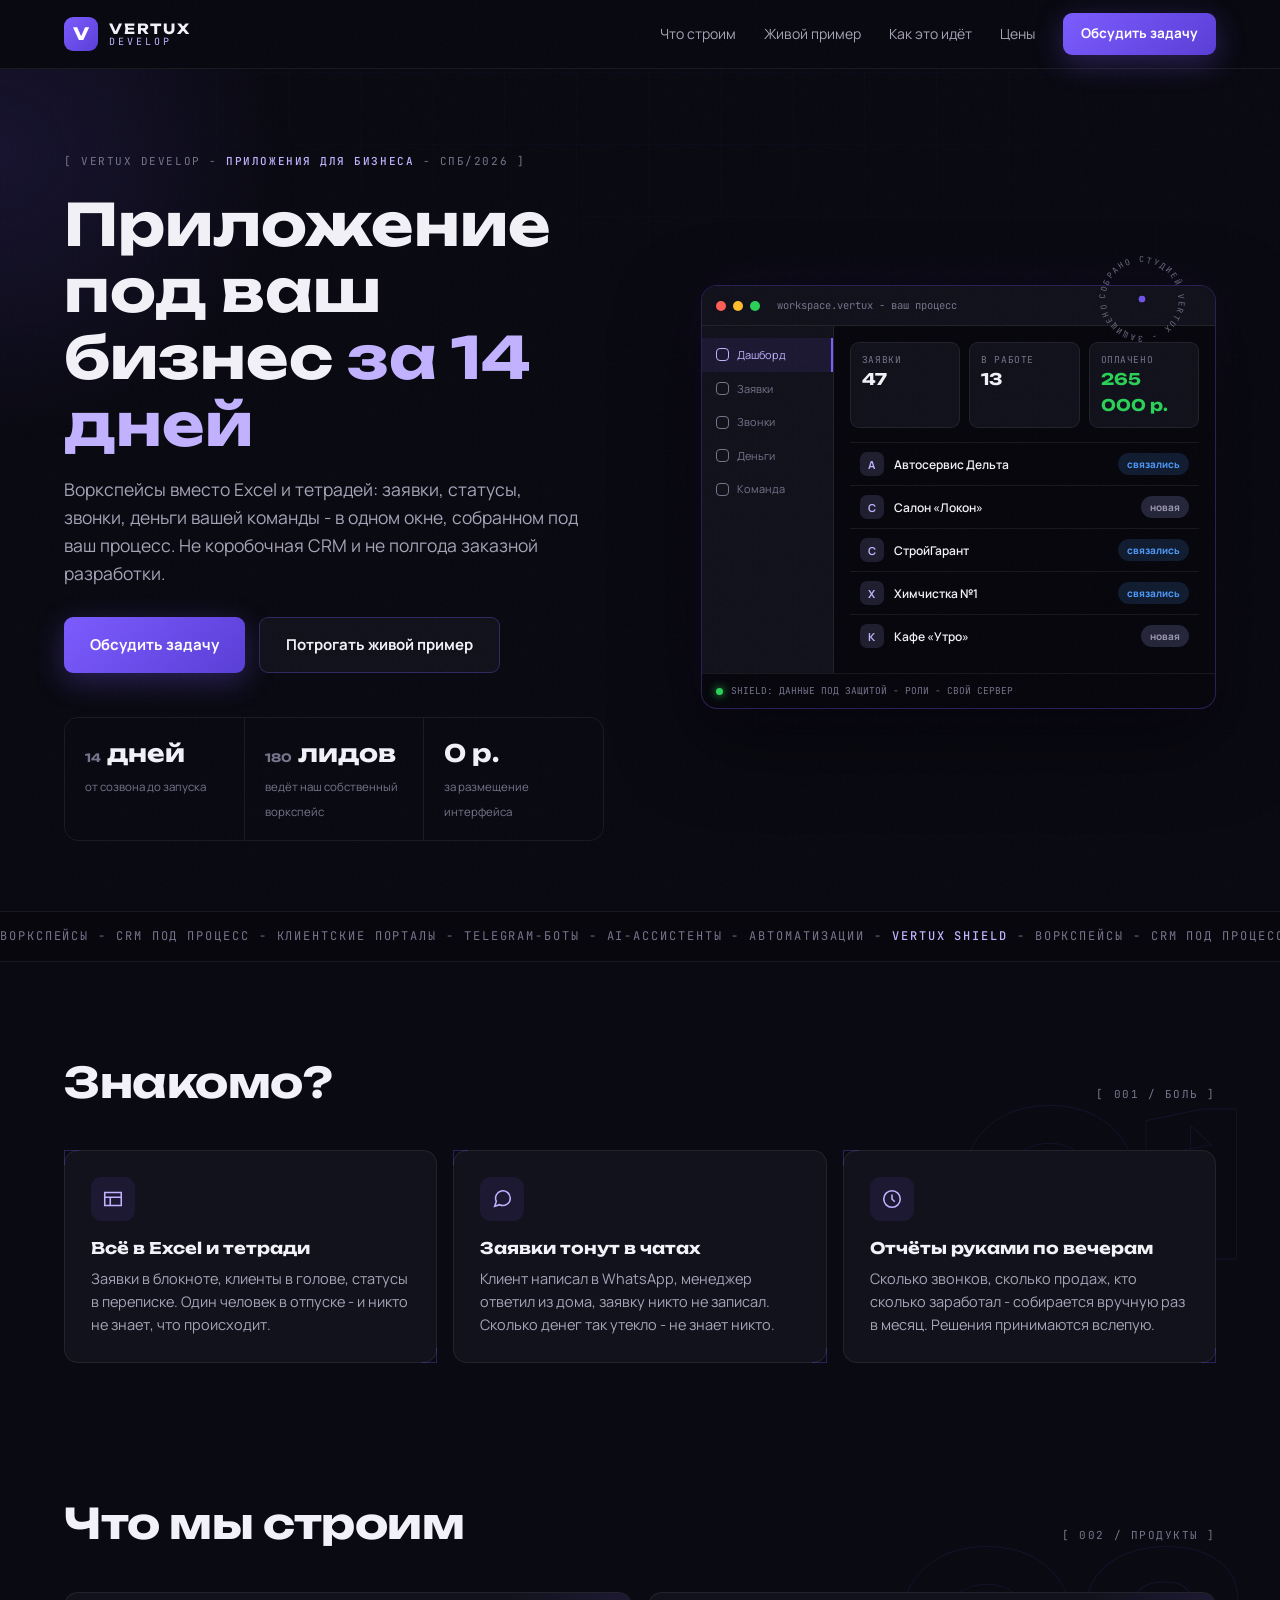
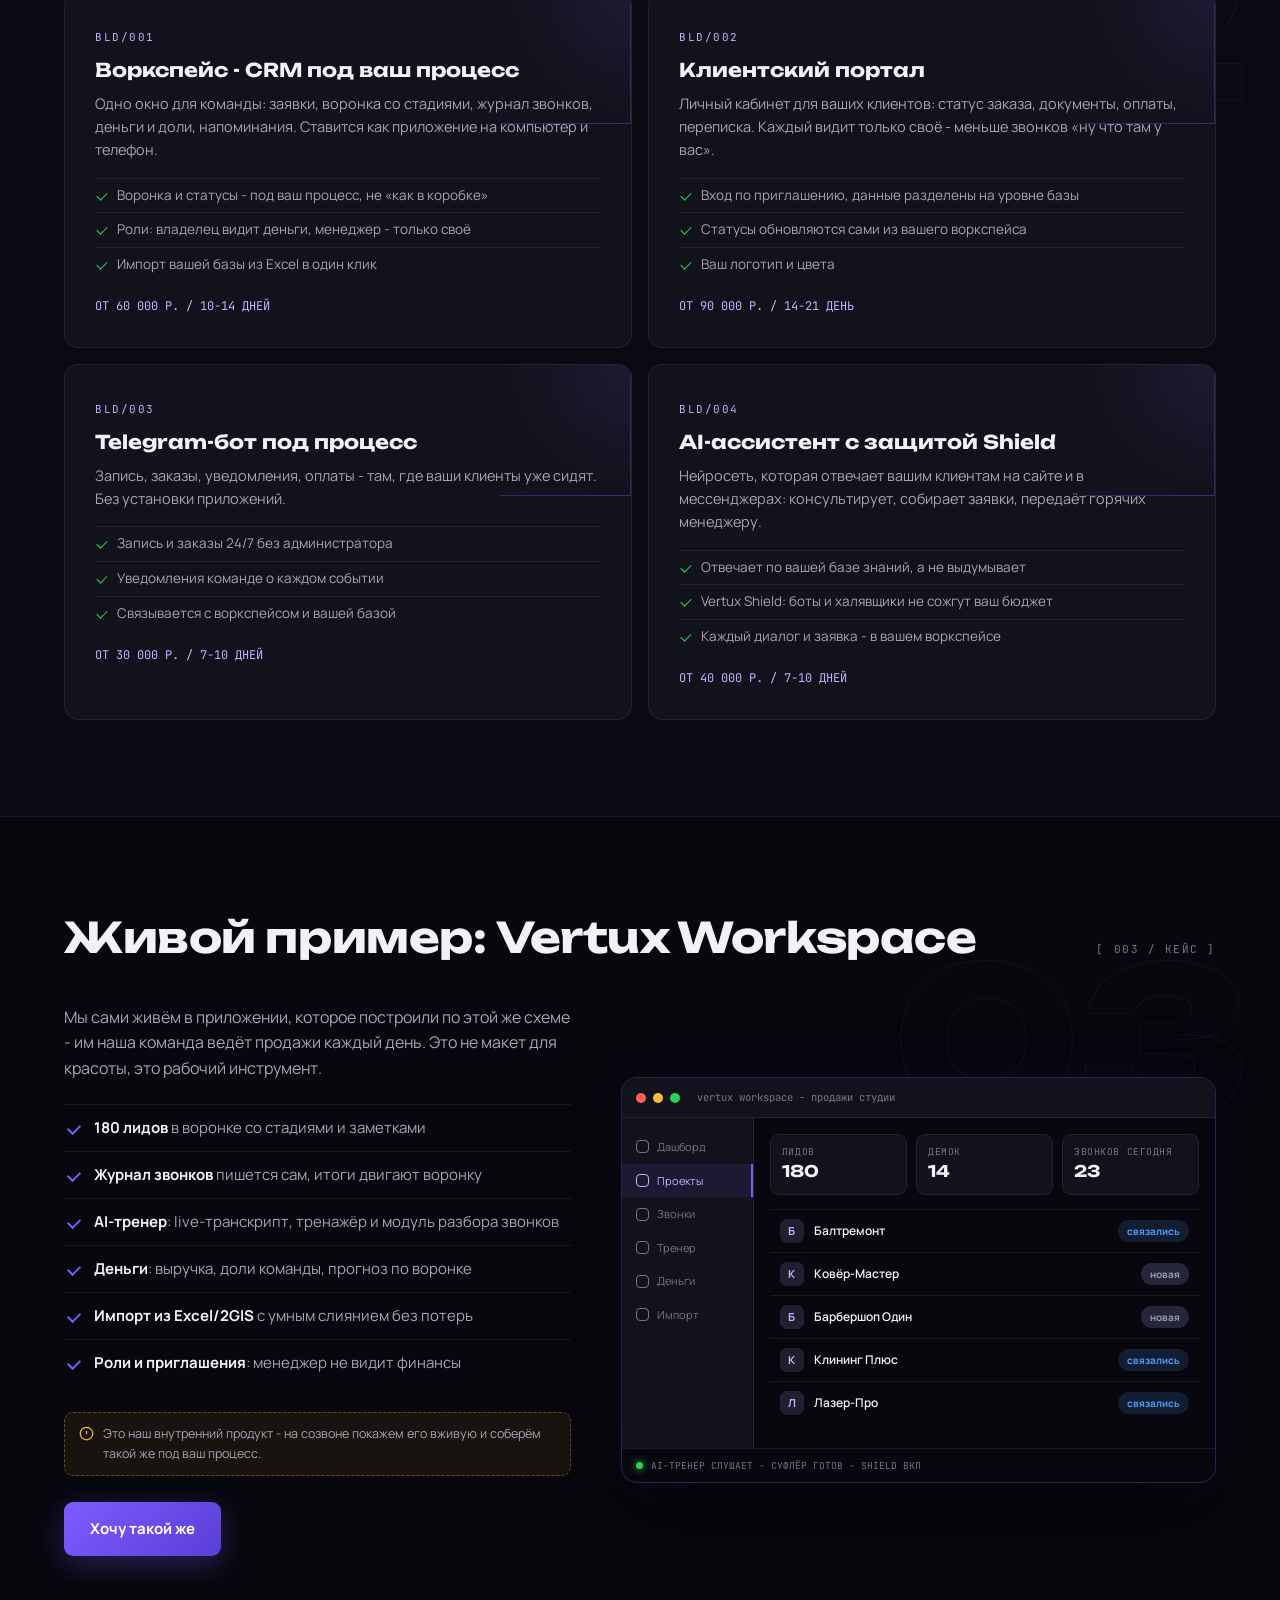
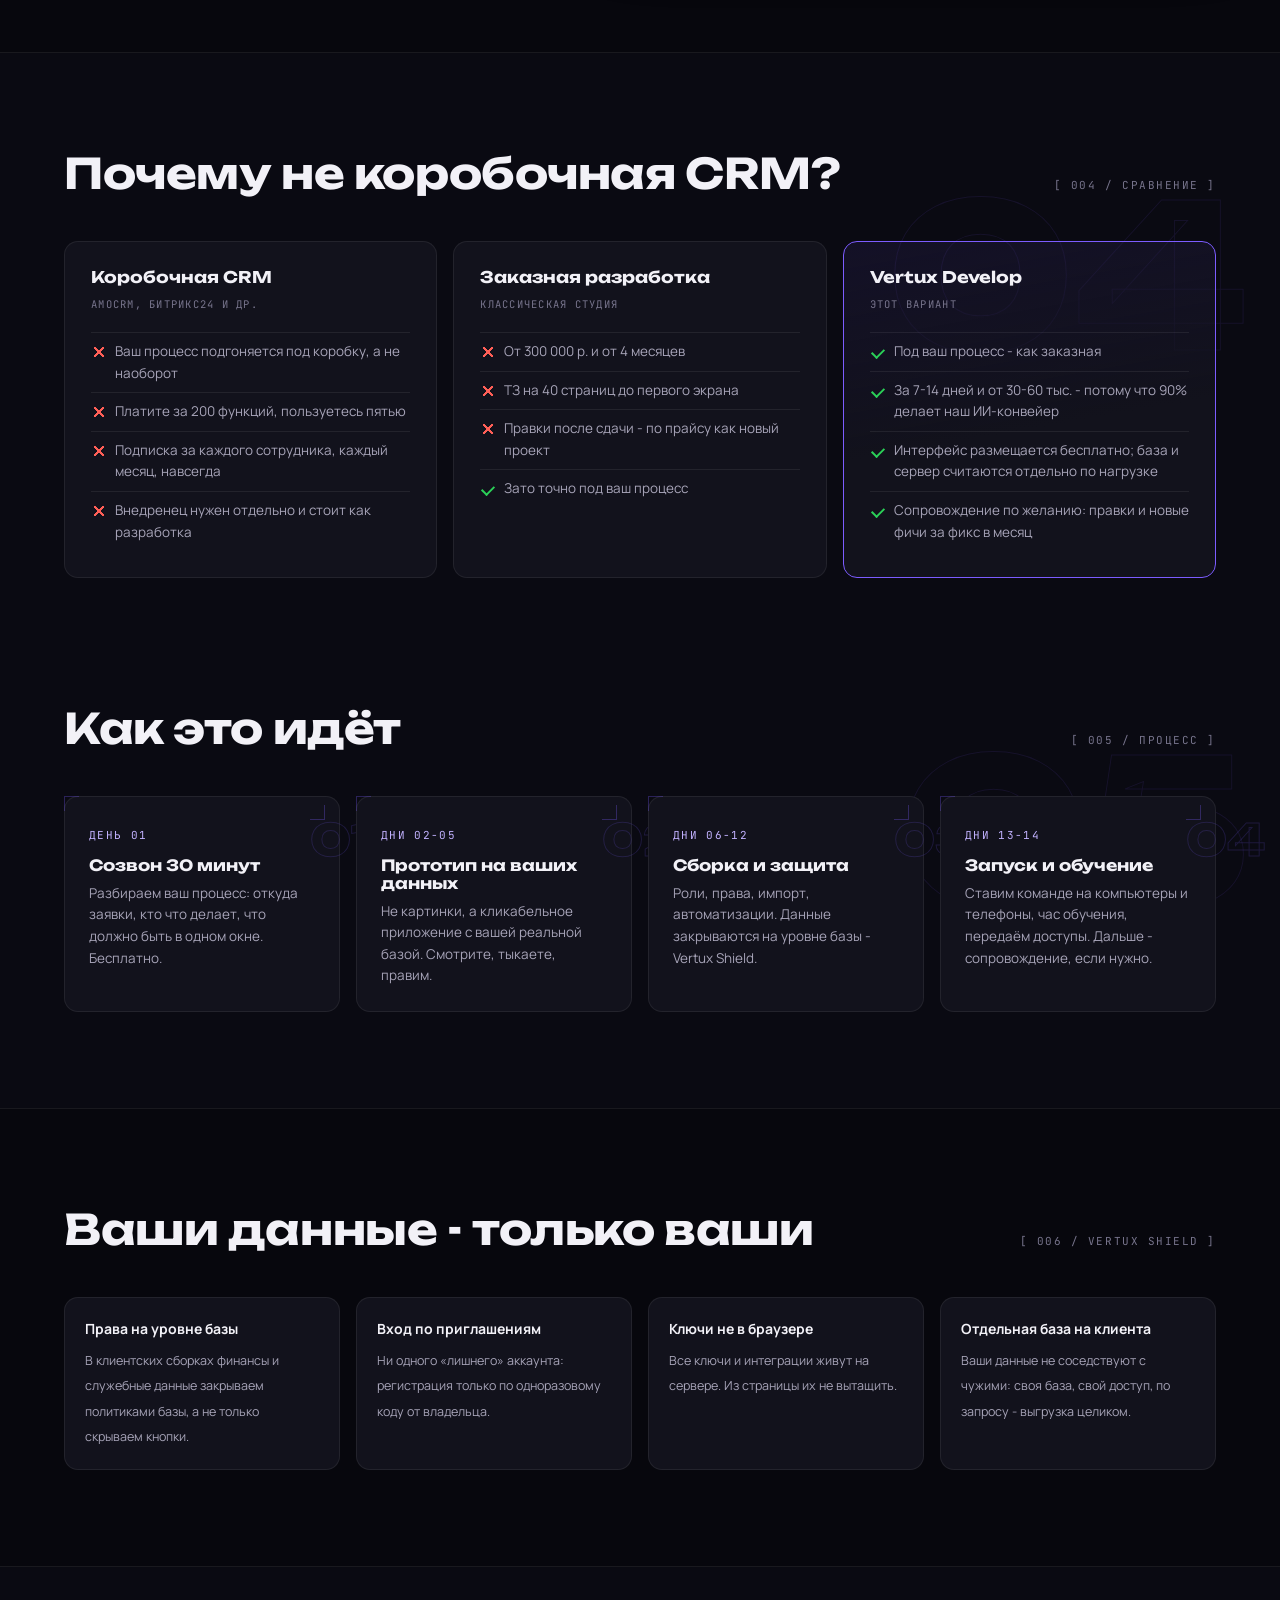
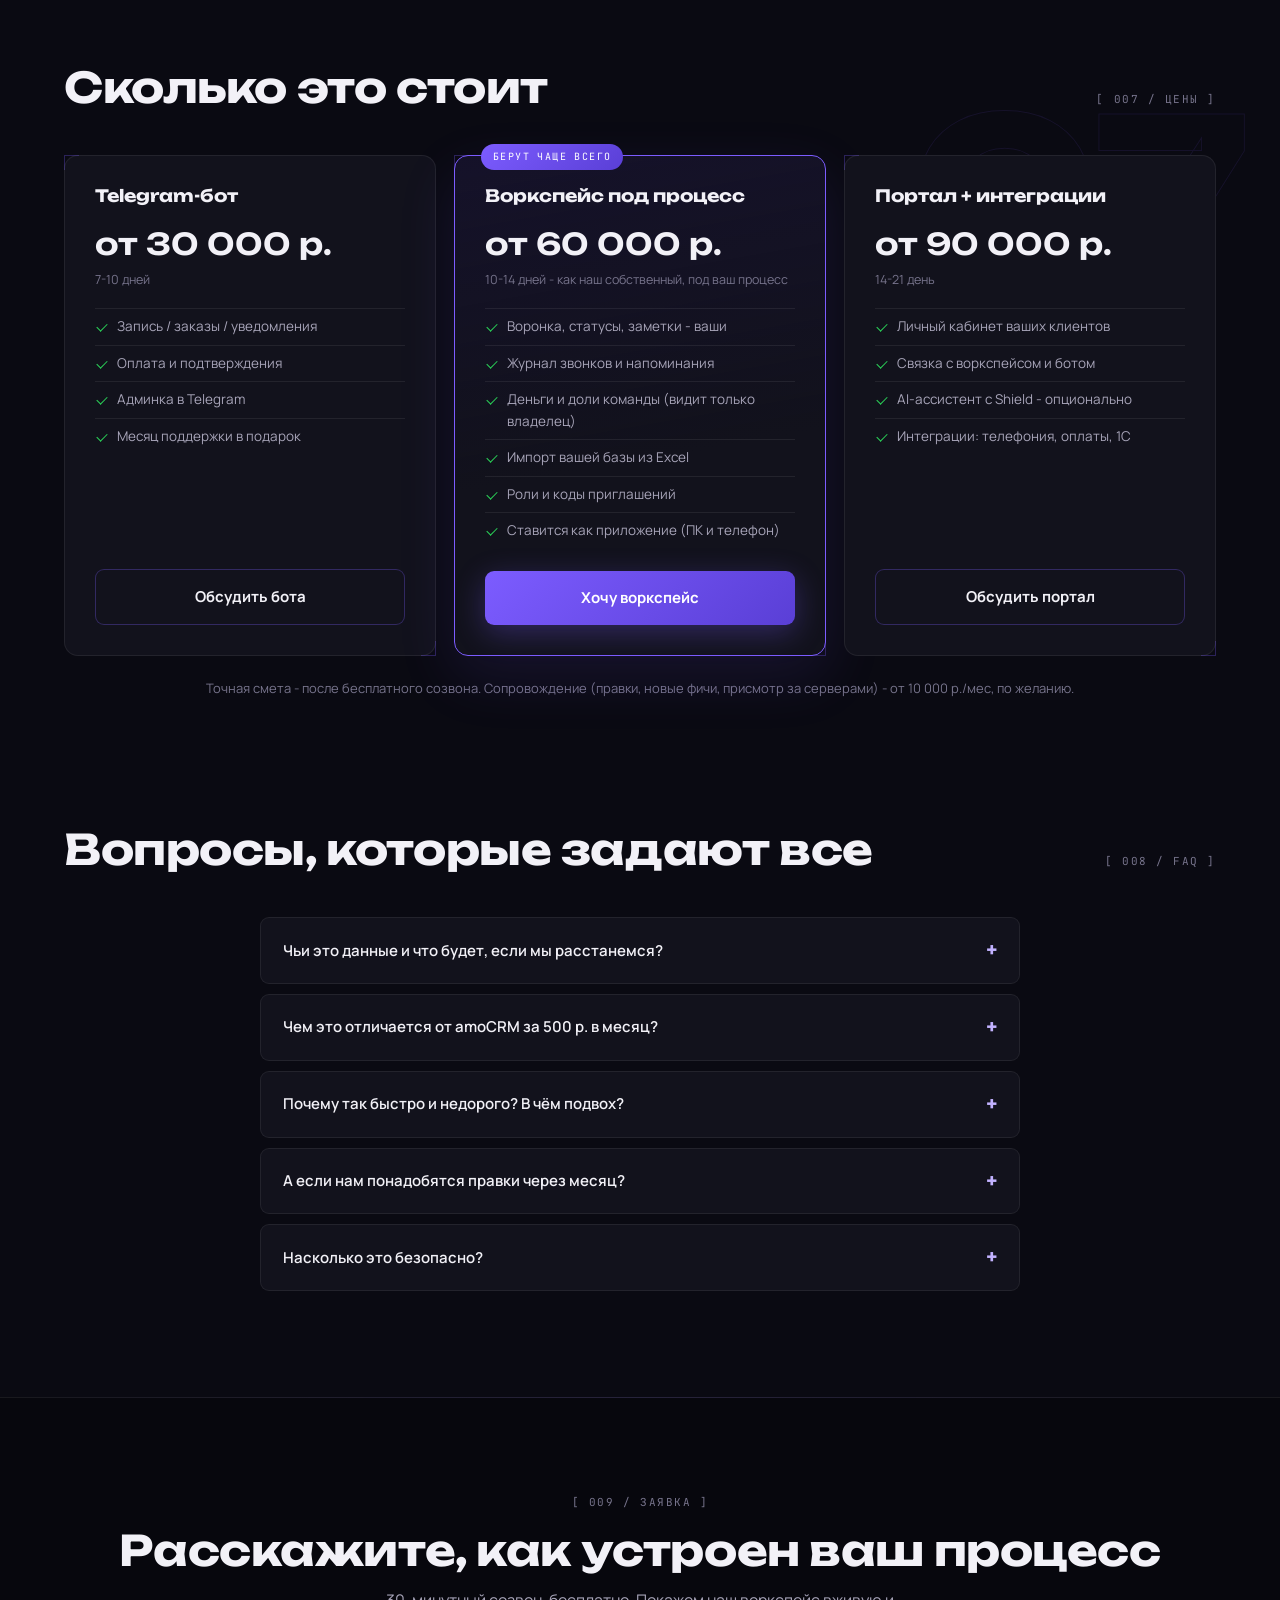
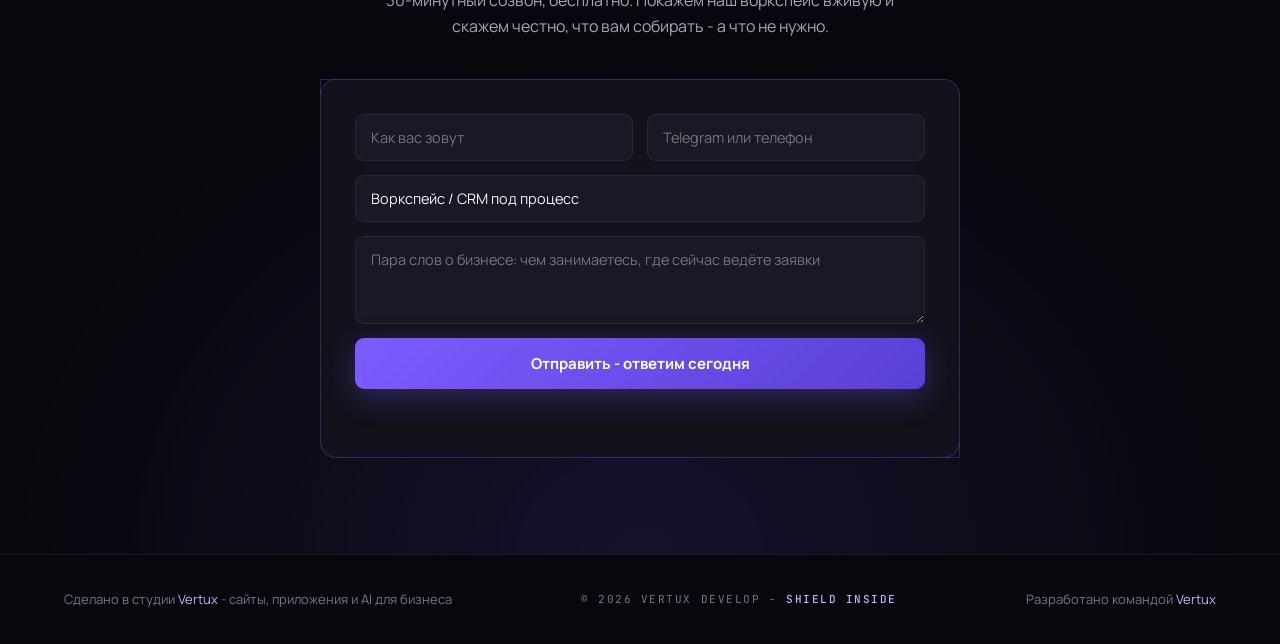
==== index.html @ 27e39e56 "Vertux Develop: лендинг бизнес-приложений и AI-модулей" ====
<!doctype html>
<html lang="ru">
<head>
<meta charset="utf-8">
<meta name="viewport" content="width=device-width, initial-scale=1">
<title>Vertux Develop - приложение под ваш бизнес за 14 дней</title>
<meta name="description" content="Воркспейсы, CRM под процесс, клиентские порталы, Telegram-боты и AI-ассистенты для малого бизнеса. Уровень заказной разработки за деньги малого бизнеса.">
<meta name="theme-color" content="#0A0A12">
<meta property="og:title" content="Vertux Develop - приложения под процессы бизнеса">
<meta property="og:description" content="Воркспейсы, клиентские порталы, Telegram-боты и AI-модули без лишней коробочной функциональности.">
<meta property="og:type" content="website">
<link rel="icon" href="icon.svg" type="image/svg+xml">
<link rel="stylesheet" href="assets/fonts/fonts.css">
<style>
:root{
  --bg:#0A0A12; --bg2:#07070D; --panel:#12121C; --panel2:#181826; --panel3:#1F1F30;
  --line:rgba(124,92,255,.14); --line2:rgba(124,92,255,.30); --hair:rgba(255,255,255,.07);
  --text:#F2F1F7; --mut:#A7A4B8; --mut2:#77748C;
  --ac:#7C5CFF; --ac2:#C2B2FF; --ok:#2BD158; --warn:#FEBC2E;
  --display:'Unbounded',system-ui,sans-serif; --body:'Manrope',system-ui,sans-serif; --mono:'JetBrains Mono',monospace;
  --r:14px; --rs:9px;
}
*{box-sizing:border-box;margin:0;padding:0}
html{scroll-behavior:smooth}
body{background:var(--bg);color:var(--text);font-family:var(--body);font-size:16px;line-height:1.6;-webkit-font-smoothing:antialiased;overflow-x:hidden}
body::before{content:"";position:fixed;inset:0;pointer-events:none;z-index:0;
  background-image:linear-gradient(var(--line) 1px,transparent 1px),linear-gradient(90deg,var(--line) 1px,transparent 1px);
  background-size:72px 72px;opacity:.22;mask-image:radial-gradient(ellipse 90% 60% at 50% 0%,#000 30%,transparent 75%)}
body::after{content:"";position:fixed;inset:0;pointer-events:none;z-index:100;opacity:.05;
  background-image:url("data:image/svg+xml,%3Csvg xmlns='http://www.w3.org/2000/svg' width='140' height='140'%3E%3Cfilter id='n'%3E%3CfeTurbulence baseFrequency='.85' numOctaves='2'/%3E%3C/filter%3E%3Crect width='140' height='140' filter='url(%23n)' opacity='.6'/%3E%3C/svg%3E")}
a{color:inherit;text-decoration:none}
img{max-width:100%}
.wrap{width:100%;max-width:1200px;margin:0 auto;padding:0 24px;position:relative;z-index:1;min-width:0}
.mono{font-family:var(--mono);font-size:11px;letter-spacing:.14em;text-transform:uppercase;color:var(--mut2)}
.mono b{color:var(--ac2);font-weight:500}
.hairline{border:0;border-top:1px solid var(--hair)}
h1,h2,h3{font-family:var(--display);line-height:1.15;font-weight:700}
h2{font-size:clamp(26px,4vw,42px);letter-spacing:-.01em}
.sec{padding:96px 0;position:relative}
.sec-head{display:flex;align-items:baseline;justify-content:space-between;gap:20px;margin-bottom:44px;flex-wrap:wrap}
.ghost{position:absolute;right:-10px;top:26px;font-family:var(--display);font-weight:800;font-size:clamp(90px,16vw,200px);line-height:1;color:transparent;-webkit-text-stroke:1px rgba(124,92,255,.10);pointer-events:none;user-select:none;z-index:0}
.btn{display:inline-flex;align-items:center;gap:10px;font-weight:700;font-size:15px;padding:15px 26px;border-radius:var(--rs);border:1px solid var(--line2);background:var(--panel);cursor:pointer;font-family:var(--body);color:var(--text);transition:.2s;position:relative}
.btn:hover{transform:translateY(-2px);border-color:var(--ac)}
.btn.pri{background:linear-gradient(135deg,var(--ac),#5A3FD6);border:none;color:#fff;box-shadow:0 8px 30px rgba(124,92,255,.30)}
.btn.pri:hover{box-shadow:0 12px 40px rgba(124,92,255,.45)}
.corner{position:relative}
.corner::before,.corner::after{content:"";position:absolute;width:14px;height:14px;border:1px solid var(--line2);transition:.25s}
.corner::before{top:-1px;left:-1px;border-right:0;border-bottom:0}
.corner::after{bottom:-1px;right:-1px;border-left:0;border-top:0}
.corner:hover::before,.corner:hover::after{width:26px;height:26px;border-color:var(--ac)}
/* reveal */
.rv{opacity:0;transform:translateY(26px);transition:opacity .7s cubic-bezier(.2,.7,.2,1),transform .7s cubic-bezier(.2,.7,.2,1)}
.rv.on{opacity:1;transform:none}

/* ---------- header ---------- */
header{position:sticky;top:0;z-index:50;background:rgba(10,10,18,.82);backdrop-filter:blur(12px);border-bottom:1px solid var(--hair)}
.nav{display:flex;align-items:center;gap:28px;height:68px}
.logo{display:flex;align-items:center;gap:11px;margin-right:auto}
.logo .mark{width:34px;height:34px;border-radius:9px;background:linear-gradient(135deg,var(--ac),#5A3FD6);display:grid;place-items:center;font-family:var(--display);font-weight:800;color:#fff;font-size:17px}
.logo .t{display:flex;flex-direction:column;line-height:1.1}
.logo .t b{font-family:var(--display);font-size:14px;letter-spacing:.13em}
.logo .t span{font-family:var(--mono);font-size:10px;letter-spacing:.3em;color:var(--ac2);text-transform:uppercase}
.nav a.lnk{font-size:14px;color:var(--mut);transition:.15s}
.nav a.lnk:hover{color:var(--text)}
.nav .btn{padding:10px 18px;font-size:13.5px}
@media(max-width:900px){.nav a.lnk{display:none}}
@media(max-width:520px){
  html,body{width:100%;max-width:100%;overflow-x:hidden}
  .wrap{padding-inline:18px}
  .nav{height:62px;gap:12px}
  .nav>.btn{display:none}
  .logo .t b{font-size:12px}.logo .t span{font-size:8px}
}

/* ---------- hero ---------- */
.hero{padding:84px 0 70px;position:relative;overflow:hidden}
.spot{position:absolute;width:640px;height:640px;border-radius:50%;background:radial-gradient(circle,rgba(124,92,255,.13),transparent 65%);pointer-events:none;transform:translate(-50%,-50%);z-index:0}
.hero .wrap{display:grid;grid-template-columns:1.06fr .94fr;gap:56px;align-items:center}
@media(max-width:980px){.hero .wrap{grid-template-columns:minmax(0,1fr)}}
.hero .wrap>*{min-width:0}
.hero h1{font-size:clamp(34px,5.2vw,58px);margin:20px 0 18px}
.hero h1 em{font-style:normal;color:var(--ac2);position:relative}
.hero .sub{color:var(--mut);font-size:17.5px;max-width:520px;margin-bottom:30px}
.hero .cta-row{display:flex;gap:14px;flex-wrap:wrap;margin-bottom:44px}
.hero-stats{display:flex;gap:0;border:1px solid var(--hair);border-radius:var(--r);overflow:hidden;max-width:540px}
.hstat{flex:1;padding:16px 20px;border-left:1px solid var(--hair)}
.hstat:first-child{border-left:none}
.hstat b{display:block;font-family:var(--display);font-size:24px;color:var(--text)}
.hstat span{font-size:11.5px;color:var(--mut2)}
/* мокап приложения */
.mock{background:var(--bg2);border:1px solid var(--line2);border-radius:16px;box-shadow:0 30px 80px rgba(0,0,0,.55),0 0 60px rgba(124,92,255,.07);overflow:hidden;position:relative}
.mock .bar{display:flex;align-items:center;gap:7px;padding:11px 14px;border-bottom:1px solid var(--hair);background:var(--panel)}
.mock .bar i{width:10px;height:10px;border-radius:50%;background:#3A3A4C}
.mock .bar i:first-child{background:#FF5F57}.mock .bar i:nth-child(2){background:#FEBC2E}.mock .bar i:nth-child(3){background:#2BD158}
.mock .bar .addr{margin-left:10px;font-family:var(--mono);font-size:10.5px;color:var(--mut2)}
.mock .body{display:grid;grid-template-columns:132px 1fr;min-height:330px}
.mock .side{border-right:1px solid var(--hair);padding:12px 0;background:var(--panel)}
.mock .side .it{display:flex;align-items:center;gap:8px;padding:8px 14px;font-size:11px;color:var(--mut2)}
.mock .side .it i{width:13px;height:13px;border:1.4px solid currentColor;border-radius:4px;flex:0 0 auto}
.mock .side .it.on{color:var(--ac2);background:rgba(124,92,255,.10);border-right:2px solid var(--ac)}
.mock .main{padding:16px}
.mock .kpis{display:flex;gap:9px;margin-bottom:14px}
.mock .kpi{flex:1;background:var(--panel);border:1px solid var(--hair);border-radius:9px;padding:9px 11px}
.mock .kpi span{font-size:9.5px;color:var(--mut2);display:block;font-family:var(--mono);letter-spacing:.06em}
.mock .kpi b{font-family:var(--display);font-size:16px;font-weight:700}
.mock .kpi b.money{color:var(--ok)}
.mrow{display:flex;align-items:center;gap:10px;padding:9px 10px;border-top:1px solid var(--hair);font-size:12px}
.mrow .av{width:24px;height:24px;border-radius:7px;background:var(--panel3);display:grid;place-items:center;font-weight:700;font-size:11px;color:var(--ac2);flex:0 0 auto}
.mrow .nm{font-weight:600;white-space:nowrap;overflow:hidden;text-overflow:ellipsis}
.mrow .st{margin-left:auto;font-size:10px;font-weight:700;padding:3px 9px;border-radius:20px;white-space:nowrap;transition:.4s}
.st.s0{background:#26263A;color:#9C99B0}
.st.s1{background:rgba(79,157,255,.15);color:#4F9DFF}
.st.s2{background:rgba(194,178,255,.16);color:var(--ac2)}
.st.s3{background:rgba(43,209,88,.15);color:var(--ok)}
.mrow.flash{animation:rowflash .8s ease}
@keyframes rowflash{0%{background:rgba(124,92,255,.14)}100%{background:transparent}}
.mock .foot{border-top:1px solid var(--hair);padding:9px 14px;font-family:var(--mono);font-size:9.5px;color:var(--mut2);display:flex;gap:8px;align-items:center}
.mock .foot i{width:7px;height:7px;border-radius:50%;background:var(--ok);box-shadow:0 0 8px var(--ok)}
.badge-spin{position:absolute;top:-34px;right:26px;width:96px;height:96px;z-index:2;animation:spin 14s linear infinite;opacity:.9}
@keyframes spin{to{transform:rotate(360deg)}}
@media(max-width:620px){
  .hero{padding:58px 0 50px}
  .hero .wrap,.hero .wrap>*{width:100%;max-width:100%;min-width:0}
  .hero h1{max-width:100%;font-size:clamp(28px,8.4vw,36px);overflow-wrap:anywhere;word-break:break-word}
  .hero .sub{font-size:15.5px}
  .hero .cta-row{display:grid;grid-template-columns:1fr;margin-bottom:28px}
  .hero .cta-row .btn{justify-content:center;width:100%}
  .hero-stats{width:100%;max-width:100%;overflow:hidden}
  .hstat{min-width:0;padding:12px 9px}
  .hstat b{font-size:18px;white-space:normal}
  .hstat span{font-size:9.5px;line-height:1.35;overflow-wrap:anywhere}
  .mock{max-width:100%}
  .mock .body{grid-template-columns:82px minmax(0,1fr);min-height:300px}
  .mock .side .it{padding:8px 7px;font-size:9px;gap:5px}
  .mock .side .it i{width:10px;height:10px}
  .mock .main{padding:10px;min-width:0}
  .mock .kpi{padding:8px 7px;min-width:0}
  .mock .kpi span{font-size:8px}.mock .kpi b{font-size:13px}
  .mock .kpi:nth-child(3){display:none}
  .mrow{padding:8px 5px;gap:6px;font-size:10px;min-width:0}
  .mrow .av{width:20px;height:20px}
  .mrow .st{font-size:8px;padding:3px 6px;max-width:72px;overflow:hidden;text-overflow:ellipsis}
  .badge-spin{width:72px;height:72px;right:8px;top:-25px}
  .sec{padding:68px 0}
}

/* ---------- marquee ---------- */
.marq{border-block:1px solid var(--hair);padding:15px 0;overflow:hidden;background:var(--bg2)}
.marq .in{display:flex;gap:44px;white-space:nowrap;animation:marq 26s linear infinite;font-family:var(--mono);font-size:12px;letter-spacing:.16em;text-transform:uppercase;color:var(--mut2)}
.marq .in b{color:var(--ac2);font-weight:500}
@keyframes marq{to{transform:translateX(-50%)}}

/* ---------- боль ---------- */
.pains{display:grid;grid-template-columns:repeat(3,1fr);gap:16px}
@media(max-width:860px){.pains{grid-template-columns:1fr}}
.pain{background:var(--panel);border:1px solid var(--hair);border-radius:var(--r);padding:26px;transition:.25s}
.pain:hover{transform:translateY(-4px);border-color:var(--line2)}
.pain .ic{width:44px;height:44px;border-radius:11px;background:rgba(124,92,255,.10);display:grid;place-items:center;margin-bottom:18px;color:var(--ac2)}
.pain h3{font-size:16px;margin-bottom:9px}
.pain p{color:var(--mut);font-size:14.5px}

/* ---------- продукты ---------- */
.prods{display:grid;grid-template-columns:repeat(2,1fr);gap:16px}
@media(max-width:860px){.prods{grid-template-columns:1fr}}
.prod{background:var(--panel);border:1px solid var(--hair);border-radius:var(--r);padding:30px;position:relative;transition:.25s;overflow:hidden}
.prod:hover{transform:translateY(-4px);border-color:var(--line2)}
.prod::after{content:"";position:absolute;top:0;right:0;width:130px;height:130px;background:radial-gradient(circle at top right,rgba(124,92,255,.10),transparent 70%)}
.prod .idx{font-family:var(--mono);font-size:11px;color:var(--ac2);letter-spacing:.14em}
.prod h3{font-size:19px;margin:12px 0 10px}
.prod p{color:var(--mut);font-size:14.5px;margin-bottom:16px}
.prod ul{list-style:none}
.prod li{font-size:13.5px;color:var(--mut);padding:6px 0 6px 22px;position:relative;border-top:1px solid var(--hair)}
.prod li::before{content:"";position:absolute;left:2px;top:13px;width:9px;height:5px;border-left:1.6px solid var(--ok);border-bottom:1.6px solid var(--ok);transform:rotate(-45deg)}
.prod .price{margin-top:16px;font-family:var(--mono);font-size:12px;color:var(--ac2)}

/* ---------- кейс ---------- */
.case .wrap2{display:grid;grid-template-columns:.92fr 1.08fr;gap:50px;align-items:center}
@media(max-width:980px){.case .wrap2{grid-template-columns:minmax(0,1fr)}}
.case .wrap2>*{min-width:0}
.case .facts{list-style:none;margin:22px 0 26px}
.case .facts li{padding:11px 0 11px 30px;border-top:1px solid var(--hair);color:var(--mut);font-size:15px;position:relative}
.case .facts li b{color:var(--text)}
.case .facts li::before{content:"";position:absolute;left:4px;top:19px;width:10px;height:6px;border-left:2px solid var(--ac);border-bottom:2px solid var(--ac);transform:rotate(-45deg)}
.honest{display:inline-flex;gap:9px;align-items:flex-start;background:rgba(254,188,46,.07);border:1px dashed rgba(254,188,46,.35);border-radius:var(--rs);padding:11px 14px;font-size:12.5px;color:var(--mut)}

/* ---------- сравнение ---------- */
.cmp{display:grid;grid-template-columns:repeat(3,1fr);gap:16px}
@media(max-width:860px){.cmp{grid-template-columns:1fr}}
.cmp .col{background:var(--panel);border:1px solid var(--hair);border-radius:var(--r);padding:26px}
.cmp .col.win{border-color:var(--ac);background:linear-gradient(170deg,rgba(124,92,255,.09),var(--panel) 55%);position:relative}
.cmp h3{font-size:16px;margin-bottom:4px}
.cmp .who{font-family:var(--mono);font-size:10.5px;color:var(--mut2);letter-spacing:.12em;text-transform:uppercase}
.cmp ul{list-style:none;margin-top:16px}
.cmp li{font-size:13.5px;padding:8px 0 8px 24px;border-top:1px solid var(--hair);color:var(--mut);position:relative}
.cmp li.bad::before{content:"";position:absolute;left:3px;top:14px;width:10px;height:10px;background:
  linear-gradient(45deg,transparent 44%,#FF5F57 44%,#FF5F57 56%,transparent 56%),
  linear-gradient(-45deg,transparent 44%,#FF5F57 44%,#FF5F57 56%,transparent 56%)}
.cmp li.good::before{content:"";position:absolute;left:2px;top:15px;width:10px;height:6px;border-left:2px solid var(--ok);border-bottom:2px solid var(--ok);transform:rotate(-45deg)}

/* ---------- процесс ---------- */
.steps{display:grid;grid-template-columns:repeat(4,1fr);gap:16px;counter-reset:step}
@media(max-width:980px){.steps{grid-template-columns:repeat(2,1fr)}}
@media(max-width:620px){.steps{grid-template-columns:1fr}}
.step{background:var(--panel);border:1px solid var(--hair);border-radius:var(--r);padding:24px;position:relative}
.step .d{font-family:var(--mono);font-size:11px;color:var(--ac2);letter-spacing:.12em}
.step h3{font-size:15.5px;margin:10px 0 8px}
.step p{font-size:13.5px;color:var(--mut)}
.step::after{counter-increment:step;content:counter(step,decimal-leading-zero);position:absolute;right:14px;top:8px;font-family:var(--display);font-weight:800;font-size:44px;color:transparent;-webkit-text-stroke:1px rgba(124,92,255,.18)}

/* ---------- shield ---------- */
.shield-band{background:var(--bg2);border-block:1px solid var(--hair)}
.shield-grid{display:grid;grid-template-columns:repeat(4,1fr);gap:16px}
@media(max-width:860px){.shield-grid{grid-template-columns:repeat(2,1fr)}}
.sh{padding:20px;border:1px solid var(--hair);border-radius:var(--r);background:var(--panel)}
.sh b{display:block;font-size:14px;margin-bottom:6px}
.sh span{font-size:12.5px;color:var(--mut)}

/* ---------- тарифы ---------- */
.plans{display:grid;grid-template-columns:repeat(3,1fr);gap:18px;align-items:stretch}
@media(max-width:900px){.plans{grid-template-columns:1fr}}
.plan{background:var(--panel);border:1px solid var(--hair);border-radius:var(--r);padding:30px;display:flex;flex-direction:column;position:relative;transition:.25s}
.plan:hover{transform:translateY(-4px)}
.plan.hit{border-color:var(--ac);background:linear-gradient(170deg,rgba(124,92,255,.10),var(--panel) 60%);box-shadow:0 20px 60px rgba(124,92,255,.12)}
.plan .tag-hit{position:absolute;top:-12px;left:26px;background:linear-gradient(135deg,var(--ac),#5A3FD6);color:#fff;font-family:var(--mono);font-size:10px;letter-spacing:.14em;padding:5px 12px;border-radius:20px}
.plan h3{font-size:17px}
.plan .pr{font-family:var(--display);font-size:30px;margin:14px 0 2px}
.plan .pr small{font-size:13px;color:var(--mut2);font-family:var(--body);font-weight:400}
.plan .per{font-size:12.5px;color:var(--mut2);margin-bottom:18px}
.plan ul{list-style:none;flex:1}
.plan li{font-size:13.5px;color:var(--mut);padding:7px 0 7px 22px;border-top:1px solid var(--hair);position:relative}
.plan li::before{content:"";position:absolute;left:2px;top:14px;width:9px;height:5px;border-left:1.6px solid var(--ok);border-bottom:1.6px solid var(--ok);transform:rotate(-45deg)}
.plan .btn{margin-top:22px;justify-content:center}

/* ---------- FAQ ---------- */
.faq{max-width:760px;margin:0 auto}
.faq details{border:1px solid var(--hair);border-radius:var(--rs);background:var(--panel);margin-bottom:10px;overflow:hidden}
.faq summary{padding:18px 22px;cursor:pointer;font-weight:600;font-size:15px;list-style:none;display:flex;justify-content:space-between;gap:14px;align-items:center}
.faq summary::-webkit-details-marker{display:none}
.faq summary::after{content:"+";font-family:var(--mono);color:var(--ac2);font-size:18px;transition:.2s}
.faq details[open] summary::after{transform:rotate(45deg)}
.faq .a{padding:0 22px 18px;color:var(--mut);font-size:14.5px}

/* ---------- форма ---------- */
.cta-final{background:radial-gradient(ellipse 70% 100% at 50% 100%,rgba(124,92,255,.13),transparent 70%),var(--bg2);border-top:1px solid var(--hair)}
.form-card{max-width:640px;margin:40px auto 0;background:var(--panel);border:1px solid var(--line2);border-radius:16px;padding:34px}
.fgrid{display:grid;grid-template-columns:1fr 1fr;gap:14px}
@media(max-width:620px){.fgrid{grid-template-columns:1fr}}
.form-card input,.form-card select,.form-card textarea{width:100%;background:var(--panel2);border:1px solid var(--hair);border-radius:var(--rs);color:var(--text);font-family:var(--body);font-size:14.5px;padding:13px 15px;outline:none;transition:.15s}
.form-card input:focus,.form-card select:focus,.form-card textarea:focus{border-color:var(--ac)}
.form-card textarea{grid-column:1/-1;resize:vertical;min-height:88px}
.form-card select{appearance:none;grid-column:1/-1}
.form-card .btn{width:100%;justify-content:center;margin-top:14px}
.fmsg{min-height:22px;font-size:13.5px;margin-top:12px;text-align:center}
.fmsg.ok{color:var(--ok)}.fmsg.err{color:#FF5F57}
.hp{position:absolute!important;left:-10000px!important;width:1px!important;height:1px!important;overflow:hidden!important;opacity:0!important;pointer-events:none!important}

/* ---------- footer ---------- */
footer{border-top:1px solid var(--hair);padding:34px 0;background:var(--bg2)}
footer .wrap{display:flex;justify-content:space-between;align-items:center;gap:18px;flex-wrap:wrap}
footer .made{font-size:13px;color:var(--mut2)}
footer .made a{color:var(--ac2)}
footer .made a:hover{text-decoration:underline}
</style>
</head>
<body>

<header>
  <div class="wrap nav">
    <a class="logo" href="#top">
      <span class="mark">V</span>
      <span class="t"><b>VERTUX</b><span>develop</span></span>
    </a>
    <a class="lnk" href="#products">Что строим</a>
    <a class="lnk" href="#case">Живой пример</a>
    <a class="lnk" href="#how">Как это идёт</a>
    <a class="lnk" href="#plans">Цены</a>
    <a class="btn pri" href="#lead">Обсудить задачу</a>
  </div>
</header>

<section class="hero" id="top">
  <div class="spot" id="spot"></div>
  <div class="wrap">
    <div class="rv">
      <div class="mono">[ VERTUX DEVELOP - <b>ПРИЛОЖЕНИЯ ДЛЯ БИЗНЕСА</b> - СПБ/2026 ]</div>
      <h1>Приложение под ваш бизнес <em>за 14 дней</em></h1>
      <p class="sub">Воркспейсы вместо Excel и тетрадей: заявки, статусы, звонки, деньги вашей команды - в одном окне, собранном под ваш процесс. Не коробочная CRM и не полгода заказной разработки.</p>
      <div class="cta-row">
        <a class="btn pri" href="#lead">Обсудить задачу</a>
        <a class="btn" href="#case">Потрогать живой пример</a>
      </div>
      <div class="hero-stats">
        <div class="hstat"><b><span class="cnt" data-n="14">0</span> дней</b><span>от созвона до запуска</span></div>
        <div class="hstat"><b><span class="cnt" data-n="180">0</span> лидов</b><span>ведёт наш собственный воркспейс</span></div>
        <div class="hstat"><b>0 р.</b><span>за размещение интерфейса</span></div>
      </div>
    </div>
    <div class="rv" style="position:relative">
      <svg class="badge-spin" viewBox="0 0 100 100"><defs><path id="circ" d="M50,50 m-38,0 a38,38 0 1,1 76,0 a38,38 0 1,1 -76,0"/></defs><text style="font-family:var(--mono);font-size:8.6px;letter-spacing:.22em;fill:#77748C"><textPath href="#circ">СОБРАНО СТУДИЕЙ VERTUX - ЗАЩИЩЕНО SHIELD - </textPath></text><circle cx="50" cy="50" r="3.5" fill="#7C5CFF"/></svg>
      <div class="mock corner" id="mock">
        <div class="bar"><i></i><i></i><i></i><span class="addr">workspace.vertux - ваш процесс</span></div>
        <div class="body">
          <div class="side">
            <div class="it on"><i></i>Дашборд</div>
            <div class="it"><i></i>Заявки</div>
            <div class="it"><i></i>Звонки</div>
            <div class="it"><i></i>Деньги</div>
            <div class="it"><i></i>Команда</div>
          </div>
          <div class="main">
            <div class="kpis">
              <div class="kpi"><span>ЗАЯВКИ</span><b id="mkLeads">47</b></div>
              <div class="kpi"><span>В РАБОТЕ</span><b id="mkWork">12</b></div>
              <div class="kpi"><span>ОПЛАЧЕНО</span><b class="money" id="mkMoney">265 000 р.</b></div>
            </div>
            <div id="mrows"></div>
          </div>
        </div>
        <div class="foot"><i></i>SHIELD: ДАННЫЕ ПОД ЗАЩИТОЙ - РОЛИ - СВОЙ СЕРВЕР</div>
      </div>
    </div>
  </div>
</section>

<div class="marq"><div class="in" id="marq"></div></div>

<section class="sec" id="pain">
  <div class="wrap">
    <div class="ghost">01</div>
    <div class="sec-head rv">
      <h2>Знакомо?</h2>
      <span class="mono">[ 001 / БОЛЬ ]</span>
    </div>
    <div class="pains">
      <div class="pain corner rv">
        <div class="ic"><svg width="22" height="22" viewBox="0 0 24 24" fill="none" stroke="currentColor" stroke-width="1.7"><path d="M3 5h18v14H3zM3 10h18M9 10v9"/></svg></div>
        <h3>Всё в Excel и тетради</h3>
        <p>Заявки в блокноте, клиенты в голове, статусы в переписке. Один человек в отпуске - и никто не знает, что происходит.</p>
      </div>
      <div class="pain corner rv">
        <div class="ic"><svg width="22" height="22" viewBox="0 0 24 24" fill="none" stroke="currentColor" stroke-width="1.7"><path d="M21 11a8 8 0 0 1-11.6 7.2L4 20l1.8-5.4A8 8 0 1 1 21 11z"/></svg></div>
        <h3>Заявки тонут в чатах</h3>
        <p>Клиент написал в WhatsApp, менеджер ответил из дома, заявку никто не записал. Сколько денег так утекло - не знает никто.</p>
      </div>
      <div class="pain corner rv">
        <div class="ic"><svg width="22" height="22" viewBox="0 0 24 24" fill="none" stroke="currentColor" stroke-width="1.7"><circle cx="12" cy="12" r="9"/><path d="M12 7v5l3 3"/></svg></div>
        <h3>Отчёты руками по вечерам</h3>
        <p>Сколько звонков, сколько продаж, кто сколько заработал - собирается вручную раз в месяц. Решения принимаются вслепую.</p>
      </div>
    </div>
  </div>
</section>

<section class="sec" id="products" style="padding-top:40px">
  <div class="wrap">
    <div class="ghost">02</div>
    <div class="sec-head rv">
      <h2>Что мы строим</h2>
      <span class="mono">[ 002 / ПРОДУКТЫ ]</span>
    </div>
    <div class="prods">
      <div class="prod corner rv">
        <span class="idx">BLD/001</span>
        <h3>Воркспейс - CRM под ваш процесс</h3>
        <p>Одно окно для команды: заявки, воронка со стадиями, журнал звонков, деньги и доли, напоминания. Ставится как приложение на компьютер и телефон.</p>
        <ul>
          <li>Воронка и статусы - под ваш процесс, не «как в коробке»</li>
          <li>Роли: владелец видит деньги, менеджер - только своё</li>
          <li>Импорт вашей базы из Excel в один клик</li>
        </ul>
        <div class="price">ОТ 60 000 Р. / 10-14 ДНЕЙ</div>
      </div>
      <div class="prod corner rv">
        <span class="idx">BLD/002</span>
        <h3>Клиентский портал</h3>
        <p>Личный кабинет для ваших клиентов: статус заказа, документы, оплаты, переписка. Каждый видит только своё - меньше звонков «ну что там у вас».</p>
        <ul>
          <li>Вход по приглашению, данные разделены на уровне базы</li>
          <li>Статусы обновляются сами из вашего воркспейса</li>
          <li>Ваш логотип и цвета</li>
        </ul>
        <div class="price">ОТ 90 000 Р. / 14-21 ДЕНЬ</div>
      </div>
      <div class="prod corner rv">
        <span class="idx">BLD/003</span>
        <h3>Telegram-бот под процесс</h3>
        <p>Запись, заказы, уведомления, оплаты - там, где ваши клиенты уже сидят. Без установки приложений.</p>
        <ul>
          <li>Запись и заказы 24/7 без администратора</li>
          <li>Уведомления команде о каждом событии</li>
          <li>Связывается с воркспейсом и вашей базой</li>
        </ul>
        <div class="price">ОТ 30 000 Р. / 7-10 ДНЕЙ</div>
      </div>
      <div class="prod corner rv">
        <span class="idx">BLD/004</span>
        <h3>AI-ассистент с защитой Shield</h3>
        <p>Нейросеть, которая отвечает вашим клиентам на сайте и в мессенджерах: консультирует, собирает заявки, передаёт горячих менеджеру.</p>
        <ul>
          <li>Отвечает по вашей базе знаний, а не выдумывает</li>
          <li>Vertux Shield: боты и халявщики не сожгут ваш бюджет</li>
          <li>Каждый диалог и заявка - в вашем воркспейсе</li>
        </ul>
        <div class="price">ОТ 40 000 Р. / 7-10 ДНЕЙ</div>
      </div>
    </div>
  </div>
</section>

<section class="sec case" id="case" style="background:var(--bg2);border-block:1px solid var(--hair)">
  <div class="wrap">
    <div class="ghost">03</div>
    <div class="sec-head rv">
      <h2>Живой пример: Vertux Workspace</h2>
      <span class="mono">[ 003 / КЕЙС ]</span>
    </div>
    <div class="wrap2">
      <div class="rv">
        <p style="color:var(--mut);font-size:16px">Мы сами живём в приложении, которое построили по этой же схеме - им наша команда ведёт продажи каждый день. Это не макет для красоты, это рабочий инструмент.</p>
        <ul class="facts">
          <li><b>180 лидов</b> в воронке со стадиями и заметками</li>
          <li><b>Журнал звонков</b> пишется сам, итоги двигают воронку</li>
          <li><b>AI-тренер</b>: live-транскрипт, тренажёр и модуль разбора звонков</li>
          <li><b>Деньги</b>: выручка, доли команды, прогноз по воронке</li>
          <li><b>Импорт из Excel/2GIS</b> с умным слиянием без потерь</li>
          <li><b>Роли и приглашения</b>: менеджер не видит финансы</li>
        </ul>
        <div class="honest">
          <svg width="15" height="15" viewBox="0 0 24 24" fill="none" stroke="#FEBC2E" stroke-width="2" style="flex:0 0 auto;margin-top:2px"><circle cx="12" cy="12" r="10"/><path d="M12 8v5M12 16h.01"/></svg>
          Это наш внутренний продукт - на созвоне покажем его вживую и соберём такой же под ваш процесс.
        </div>
        <div style="margin-top:26px"><a class="btn pri" href="#lead">Хочу такой же</a></div>
      </div>
      <div class="rv">
        <div class="mock corner" id="mock2">
          <div class="bar"><i></i><i></i><i></i><span class="addr">vertux workspace - продажи студии</span></div>
          <div class="body">
            <div class="side">
              <div class="it"><i></i>Дашборд</div>
              <div class="it on"><i></i>Проекты</div>
              <div class="it"><i></i>Звонки</div>
              <div class="it"><i></i>Тренер</div>
              <div class="it"><i></i>Деньги</div>
              <div class="it"><i></i>Импорт</div>
            </div>
            <div class="main">
              <div class="kpis">
                <div class="kpi"><span>ЛИДОВ</span><b>180</b></div>
                <div class="kpi"><span>ДЕМОК</span><b id="mk2Demo">14</b></div>
                <div class="kpi"><span>ЗВОНКОВ СЕГОДНЯ</span><b id="mk2Calls">23</b></div>
              </div>
              <div id="mrows2"></div>
            </div>
          </div>
          <div class="foot"><i></i>AI-ТРЕНЕР СЛУШАЕТ - СУФЛЁР ГОТОВ - SHIELD ВКЛ</div>
        </div>
      </div>
    </div>
  </div>
</section>

<section class="sec" id="vs">
  <div class="wrap">
    <div class="ghost">04</div>
    <div class="sec-head rv">
      <h2>Почему не коробочная CRM?</h2>
      <span class="mono">[ 004 / СРАВНЕНИЕ ]</span>
    </div>
    <div class="cmp">
      <div class="col rv">
        <h3>Коробочная CRM</h3>
        <span class="who">AMOCRM, БИТРИКС24 И ДР.</span>
        <ul>
          <li class="bad">Ваш процесс подгоняется под коробку, а не наоборот</li>
          <li class="bad">Платите за 200 функций, пользуетесь пятью</li>
          <li class="bad">Подписка за каждого сотрудника, каждый месяц, навсегда</li>
          <li class="bad">Внедренец нужен отдельно и стоит как разработка</li>
        </ul>
      </div>
      <div class="col rv">
        <h3>Заказная разработка</h3>
        <span class="who">КЛАССИЧЕСКАЯ СТУДИЯ</span>
        <ul>
          <li class="bad">От 300 000 р. и от 4 месяцев</li>
          <li class="bad">ТЗ на 40 страниц до первого экрана</li>
          <li class="bad">Правки после сдачи - по прайсу как новый проект</li>
          <li class="good">Зато точно под ваш процесс</li>
        </ul>
      </div>
      <div class="col win rv">
        <h3>Vertux Develop</h3>
        <span class="who">ЭТОТ ВАРИАНТ</span>
        <ul>
          <li class="good">Под ваш процесс - как заказная</li>
          <li class="good">За 7-14 дней и от 30-60 тыс. - потому что 90% делает наш ИИ-конвейер</li>
          <li class="good">Интерфейс размещается бесплатно; база и сервер считаются отдельно по нагрузке</li>
          <li class="good">Сопровождение по желанию: правки и новые фичи за фикс в месяц</li>
        </ul>
      </div>
    </div>
  </div>
</section>

<section class="sec" id="how" style="padding-top:30px">
  <div class="wrap">
    <div class="ghost">05</div>
    <div class="sec-head rv">
      <h2>Как это идёт</h2>
      <span class="mono">[ 005 / ПРОЦЕСС ]</span>
    </div>
    <div class="steps">
      <div class="step corner rv">
        <span class="d">ДЕНЬ 01</span>
        <h3>Созвон 30 минут</h3>
        <p>Разбираем ваш процесс: откуда заявки, кто что делает, что должно быть в одном окне. Бесплатно.</p>
      </div>
      <div class="step corner rv">
        <span class="d">ДНИ 02-05</span>
        <h3>Прототип на ваших данных</h3>
        <p>Не картинки, а кликабельное приложение с вашей реальной базой. Смотрите, тыкаете, правим.</p>
      </div>
      <div class="step corner rv">
        <span class="d">ДНИ 06-12</span>
        <h3>Сборка и защита</h3>
        <p>Роли, права, импорт, автоматизации. Данные закрываются на уровне базы - Vertux Shield.</p>
      </div>
      <div class="step corner rv">
        <span class="d">ДНИ 13-14</span>
        <h3>Запуск и обучение</h3>
        <p>Ставим команде на компьютеры и телефоны, час обучения, передаём доступы. Дальше - сопровождение, если нужно.</p>
      </div>
    </div>
  </div>
</section>

<section class="sec shield-band">
  <div class="wrap">
    <div class="sec-head rv">
      <h2>Ваши данные - только ваши</h2>
      <span class="mono">[ 006 / VERTUX SHIELD ]</span>
    </div>
    <div class="shield-grid">
      <div class="sh rv"><b>Права на уровне базы</b><span>В клиентских сборках финансы и служебные данные закрываем политиками базы, а не только скрываем кнопки.</span></div>
      <div class="sh rv"><b>Вход по приглашениям</b><span>Ни одного «лишнего» аккаунта: регистрация только по одноразовому коду от владельца.</span></div>
      <div class="sh rv"><b>Ключи не в браузере</b><span>Все ключи и интеграции живут на сервере. Из страницы их не вытащить.</span></div>
      <div class="sh rv"><b>Отдельная база на клиента</b><span>Ваши данные не соседствуют с чужими: своя база, свой доступ, по запросу - выгрузка целиком.</span></div>
    </div>
  </div>
</section>

<section class="sec" id="plans">
  <div class="wrap">
    <div class="ghost">07</div>
    <div class="sec-head rv">
      <h2>Сколько это стоит</h2>
      <span class="mono">[ 007 / ЦЕНЫ ]</span>
    </div>
    <div class="plans">
      <div class="plan corner rv">
        <h3>Telegram-бот</h3>
        <div class="pr">от 30 000 р.</div>
        <div class="per">7-10 дней</div>
        <ul>
          <li>Запись / заказы / уведомления</li>
          <li>Оплата и подтверждения</li>
          <li>Админка в Telegram</li>
          <li>Месяц поддержки в подарок</li>
        </ul>
        <a class="btn" href="#lead" data-plan="Telegram-бот">Обсудить бота</a>
      </div>
      <div class="plan hit corner rv">
        <span class="tag-hit">БЕРУТ ЧАЩЕ ВСЕГО</span>
        <h3>Воркспейс под процесс</h3>
        <div class="pr">от 60 000 р.</div>
        <div class="per">10-14 дней - как наш собственный, под ваш процесс</div>
        <ul>
          <li>Воронка, статусы, заметки - ваши</li>
          <li>Журнал звонков и напоминания</li>
          <li>Деньги и доли команды (видит только владелец)</li>
          <li>Импорт вашей базы из Excel</li>
          <li>Роли и коды приглашений</li>
          <li>Ставится как приложение (ПК и телефон)</li>
        </ul>
        <a class="btn pri" href="#lead" data-plan="Воркспейс">Хочу воркспейс</a>
      </div>
      <div class="plan corner rv">
        <h3>Портал + интеграции</h3>
        <div class="pr">от 90 000 р.</div>
        <div class="per">14-21 день</div>
        <ul>
          <li>Личный кабинет ваших клиентов</li>
          <li>Связка с воркспейсом и ботом</li>
          <li>AI-ассистент с Shield - опционально</li>
          <li>Интеграции: телефония, оплаты, 1С</li>
        </ul>
        <a class="btn" href="#lead" data-plan="Портал">Обсудить портал</a>
      </div>
    </div>
    <p class="rv" style="text-align:center;color:var(--mut2);font-size:13px;margin-top:22px">Точная смета - после бесплатного созвона. Сопровождение (правки, новые фичи, присмотр за серверами) - от 10 000 р./мес, по желанию.</p>
  </div>
</section>

<section class="sec" id="faq" style="padding-top:30px">
  <div class="wrap">
    <div class="sec-head rv">
      <h2>Вопросы, которые задают все</h2>
      <span class="mono">[ 008 / FAQ ]</span>
    </div>
    <div class="faq rv">
      <details>
        <summary>Чьи это данные и что будет, если мы расстанемся?</summary>
        <div class="a">Данные ваши. База - отдельная, под вашим проектом, а репозиторий и полную выгрузку мы передаём по запросу. Интерфейс можно размещать бесплатно; база и сервер остаются у выбранного вами провайдера или на вашем VPS.</div>
      </details>
      <details>
        <summary>Чем это отличается от amoCRM за 500 р. в месяц?</summary>
        <div class="a">Коробка даёт чужой процесс, и вы платите за каждого сотрудника вечно. Мы собираем ваше приложение под ваш процесс: в нём нет лишнего, оно ваше насовсем, и абонентка не растёт с командой. На дистанции двух лет это дешевле, а работать в нём - проще, потому что там только то, что нужно вам.</div>
      </details>
      <details>
        <summary>Почему так быстро и недорого? В чём подвох?</summary>
        <div class="a">Мы используем готовые проверенные модули, автоматизацию и ИИ для черновой работы, а архитектуру, безопасность и финальную проверку делает команда. Поэтому не начинаем каждый проект с пустого файла и не растягиваем сборку на месяцы.</div>
      </details>
      <details>
        <summary>А если нам понадобятся правки через месяц?</summary>
        <div class="a">Два пути: сопровождение от 10 000 р./мес (правки, новые фичи, присмотр) или разовые доработки по мини-смете. Мелочи в первый месяц после запуска правим бесплатно.</div>
      </details>
      <details>
        <summary>Насколько это безопасно?</summary>
        <div class="a">Права проверяются на уровне базы данных, а не кнопок: менеджер не увидит финансы, даже если очень постарается. Вход только по приглашениям, ключи и интеграции живут на сервере, у каждого клиента - отдельная база. Это наша система Vertux Shield, мы применяем её в каждом проекте.</div>
      </details>
    </div>
  </div>
</section>

<section class="sec cta-final" id="lead">
  <div class="wrap" style="text-align:center">
    <div class="mono rv">[ 009 / ЗАЯВКА ]</div>
    <h2 class="rv" style="margin-top:14px">Расскажите, как устроен ваш процесс</h2>
    <p class="rv" style="color:var(--mut);max-width:520px;margin:14px auto 0">30-минутный созвон, бесплатно. Покажем наш воркспейс вживую и скажем честно, что вам собирать - а что не нужно.</p>
    <form class="form-card corner rv" id="leadForm">
      <div class="fgrid">
        <label class="hp" aria-hidden="true">Не заполняйте это поле<input name="website" tabindex="-1" autocomplete="off"></label>
        <input name="name" placeholder="Как вас зовут" required maxlength="80">
        <input name="contact" placeholder="Telegram или телефон" required maxlength="80">
        <select name="service">
          <option>Воркспейс / CRM под процесс</option>
          <option>Telegram-бот</option>
          <option>Клиентский портал</option>
          <option>AI-ассистент</option>
          <option>Пока не знаю - подскажите</option>
        </select>
        <textarea name="brief" placeholder="Пара слов о бизнесе: чем занимаетесь, где сейчас ведёте заявки" maxlength="1000"></textarea>
      </div>
      <button class="btn pri" type="submit" id="leadBtn">Отправить - ответим сегодня</button>
      <div class="fmsg" id="leadMsg"></div>
    </form>
  </div>
</section>

<footer>
  <div class="wrap">
    <div class="made">Сделано в студии <a href="https://vertux.online" target="_blank" rel="noopener">Vertux</a> - сайты, приложения и AI для бизнеса</div>
    <div class="mono">© 2026 VERTUX DEVELOP - <b>SHIELD INSIDE</b></div>
    <div class="made">Разработано командой <a href="https://vertux.online" target="_blank" rel="noopener">Vertux</a></div>
  </div>
</footer>

<script>
(function(){
'use strict';
/* reveal */
var io=new IntersectionObserver(function(es){es.forEach(function(e){if(e.isIntersecting){e.target.classList.add('on');io.unobserve(e.target);}});},{threshold:.12});
document.querySelectorAll('.rv').forEach(function(el,i){el.style.transitionDelay=(i%4*70)+'ms';io.observe(el);});

/* counter-up */
var cio=new IntersectionObserver(function(es){es.forEach(function(e){
  if(!e.isIntersecting)return;cio.unobserve(e.target);
  var el=e.target,n=+el.dataset.n,t0=performance.now();
  (function tick(t){var k=Math.min((t-t0)/1200,1);el.textContent=Math.round(n*(1-Math.pow(1-k,3)));if(k<1)requestAnimationFrame(tick);})(t0);
});},{threshold:.5});
document.querySelectorAll('.cnt').forEach(function(el){cio.observe(el);});

/* spotlight */
var spot=document.getElementById('spot'),hero=document.querySelector('.hero');
if(hero&&spot)hero.addEventListener('mousemove',function(e){var r=hero.getBoundingClientRect();spot.style.left=(e.clientX-r.left)+'px';spot.style.top=(e.clientY-r.top)+'px';});

/* marquee */
var items='ВОРКСПЕЙСЫ - CRM ПОД ПРОЦЕСС - КЛИЕНТСКИЕ ПОРТАЛЫ - TELEGRAM-БОТЫ - AI-АССИСТЕНТЫ - АВТОМАТИЗАЦИИ - <b>VERTUX SHIELD</b> - ';
document.getElementById('marq').innerHTML='<span>'+items.repeat(4)+'</span><span>'+items.repeat(4)+'</span>';

/* живой мокап: строки двигаются по стадиям */
var STAGES=[['новая','s0'],['связались','s1'],['демо у клиента','s2'],['оплачено','s3']];
function mockRows(boxId,names,opts){
  var box=document.getElementById(boxId);if(!box)return;
  var rows=names.map(function(n,i){
    var st=i%3===0?1:0;
    var el=document.createElement('div');el.className='mrow';
    el.innerHTML='<span class="av">'+n[0]+'</span><span class="nm">'+n+'</span><span class="st"></span>';
    box.appendChild(el);
    return {el:el,st:st};
  });
  function paint(r){var s=STAGES[r.st];var t=r.el.querySelector('.st');t.textContent=s[0];t.className='st '+s[1];}
  rows.forEach(paint);
  var money=265000,leads=47,work=12;
  setInterval(function(){
    var cand=rows.filter(function(r){return r.st<3;});
    if(!cand.length){rows.forEach(function(r){r.st=0;paint(r);});return;}
    var r=cand[Math.floor(Math.random()*cand.length)];
    r.st++;paint(r);
    r.el.classList.remove('flash');void r.el.offsetWidth;r.el.classList.add('flash');
    if(opts&&opts.kpi){
      if(r.st===3){money+=[38,45,60,75][Math.floor(Math.random()*4)]*1000;
        document.getElementById('mkMoney').textContent=money.toLocaleString('ru-RU')+' р.';}
      if(r.st===1){work++;document.getElementById('mkWork').textContent=work;}
      leads+=Math.random()<.3?1:0;document.getElementById('mkLeads').textContent=leads;
    }
    if(opts&&opts.kpi2&&r.st===2){var d=document.getElementById('mk2Demo');d.textContent=+d.textContent+1;}
  },2100);
}
mockRows('mrows',['Автосервис Дельта','Салон «Локон»','СтройГарант','Химчистка №1','Кафе «Утро»'],{kpi:true});
mockRows('mrows2',['Балтремонт','Ковёр-Мастер','Барбершоп Один','Клининг Плюс','Лазер-Про'],{kpi2:true});
setInterval(function(){var c=document.getElementById('mk2Calls');if(c&&Math.random()<.5)c.textContent=+c.textContent+1;},4000);

/* выбор тарифа проставляет select */
document.querySelectorAll('[data-plan]').forEach(function(a){a.addEventListener('click',function(){
  var sel=document.querySelector('#leadForm select');
  var map={'Telegram-бот':'Telegram-бот','Воркспейс':'Воркспейс / CRM под процесс','Портал':'Клиентский портал'};
  if(sel&&map[a.dataset.plan])sel.value=map[a.dataset.plan];
});});

/* форма -> вебхук (заявка падает в Telegram студии) */
var form=document.getElementById('leadForm');
form.addEventListener('submit',function(e){
  e.preventDefault();
  var btn=document.getElementById('leadBtn'),msg=document.getElementById('leadMsg');
  var d=new FormData(form);
  if(d.get('website'))return;
  var last=Number(localStorage.getItem('vertuxLeadSentAt')||0);
  if(Date.now()-last<15000){msg.className='fmsg err';msg.textContent='Заявка уже отправляется. Подождите несколько секунд.';return;}
  btn.disabled=true;btn.textContent='Отправляю…';msg.className='fmsg';msg.textContent='';
  fetch('https://zxcqweksn8n.duckdns.org/webhook/vertux-lead',{
    method:'POST',headers:{'Content-Type':'application/json'},
    body:JSON.stringify({name:d.get('name'),contact:d.get('contact'),service:d.get('service'),brief:d.get('brief'),url:'vertux-develop'})
  }).then(function(r){
    if(!r.ok)throw 0;
    msg.className='fmsg ok';msg.textContent='Заявка у нас. Ответим сегодня же.';
    localStorage.setItem('vertuxLeadSentAt',String(Date.now()));
    btn.textContent='Отправлено';form.reset();
  }).catch(function(){
    msg.className='fmsg err';msg.innerHTML='Не отправилось - напишите нам напрямую: <a href="https://vertux.online" style="text-decoration:underline">vertux.online</a>';
    btn.disabled=false;btn.textContent='Попробовать ещё раз';
  });
});
})();
</script>
</body>
</html>
---- assets/fonts/fonts.css ----
/* cyrillic */
@font-face {
  font-family: 'JetBrains Mono';
  font-style: normal;
  font-weight: 400;
  font-display: swap;
  src: url(f01.woff2) format('woff2');
  unicode-range: U+0301, U+0400-045F, U+0490-0491, U+04B0-04B1, U+2116;
}
/* latin */
@font-face {
  font-family: 'JetBrains Mono';
  font-style: normal;
  font-weight: 400;
  font-display: swap;
  src: url(f00.woff2) format('woff2');
  unicode-range: U+0000-00FF, U+0131, U+0152-0153, U+02BB-02BC, U+02C6, U+02DA, U+02DC, U+0304, U+0308, U+0329, U+2000-206F, U+20AC, U+2122, U+2191, U+2193, U+2212, U+2215, U+FEFF, U+FFFD;
}
/* cyrillic */
@font-face {
  font-family: 'JetBrains Mono';
  font-style: normal;
  font-weight: 500;
  font-display: swap;
  src: url(f01.woff2) format('woff2');
  unicode-range: U+0301, U+0400-045F, U+0490-0491, U+04B0-04B1, U+2116;
}
/* latin */
@font-face {
  font-family: 'JetBrains Mono';
  font-style: normal;
  font-weight: 500;
  font-display: swap;
  src: url(f00.woff2) format('woff2');
  unicode-range: U+0000-00FF, U+0131, U+0152-0153, U+02BB-02BC, U+02C6, U+02DA, U+02DC, U+0304, U+0308, U+0329, U+2000-206F, U+20AC, U+2122, U+2191, U+2193, U+2212, U+2215, U+FEFF, U+FFFD;
}
/* cyrillic */
@font-face {
  font-family: 'Manrope';
  font-style: normal;
  font-weight: 400;
  font-display: swap;
  src: url(f02.woff2) format('woff2');
  unicode-range: U+0301, U+0400-045F, U+0490-0491, U+04B0-04B1, U+2116;
}
/* latin */
@font-face {
  font-family: 'Manrope';
  font-style: normal;
  font-weight: 400;
  font-display: swap;
  src: url(f03.woff2) format('woff2');
  unicode-range: U+0000-00FF, U+0131, U+0152-0153, U+02BB-02BC, U+02C6, U+02DA, U+02DC, U+0304, U+0308, U+0329, U+2000-206F, U+20AC, U+2122, U+2191, U+2193, U+2212, U+2215, U+FEFF, U+FFFD;
}
/* cyrillic */
@font-face {
  font-family: 'Manrope';
  font-style: normal;
  font-weight: 500;
  font-display: swap;
  src: url(f02.woff2) format('woff2');
  unicode-range: U+0301, U+0400-045F, U+0490-0491, U+04B0-04B1, U+2116;
}
/* latin */
@font-face {
  font-family: 'Manrope';
  font-style: normal;
  font-weight: 500;
  font-display: swap;
  src: url(f03.woff2) format('woff2');
  unicode-range: U+0000-00FF, U+0131, U+0152-0153, U+02BB-02BC, U+02C6, U+02DA, U+02DC, U+0304, U+0308, U+0329, U+2000-206F, U+20AC, U+2122, U+2191, U+2193, U+2212, U+2215, U+FEFF, U+FFFD;
}
/* cyrillic */
@font-face {
  font-family: 'Manrope';
  font-style: normal;
  font-weight: 600;
  font-display: swap;
  src: url(f02.woff2) format('woff2');
  unicode-range: U+0301, U+0400-045F, U+0490-0491, U+04B0-04B1, U+2116;
}
/* latin */
@font-face {
  font-family: 'Manrope';
  font-style: normal;
  font-weight: 600;
  font-display: swap;
  src: url(f03.woff2) format('woff2');
  unicode-range: U+0000-00FF, U+0131, U+0152-0153, U+02BB-02BC, U+02C6, U+02DA, U+02DC, U+0304, U+0308, U+0329, U+2000-206F, U+20AC, U+2122, U+2191, U+2193, U+2212, U+2215, U+FEFF, U+FFFD;
}
/* cyrillic */
@font-face {
  font-family: 'Manrope';
  font-style: normal;
  font-weight: 700;
  font-display: swap;
  src: url(f02.woff2) format('woff2');
  unicode-range: U+0301, U+0400-045F, U+0490-0491, U+04B0-04B1, U+2116;
}
/* latin */
@font-face {
  font-family: 'Manrope';
  font-style: normal;
  font-weight: 700;
  font-display: swap;
  src: url(f03.woff2) format('woff2');
  unicode-range: U+0000-00FF, U+0131, U+0152-0153, U+02BB-02BC, U+02C6, U+02DA, U+02DC, U+0304, U+0308, U+0329, U+2000-206F, U+20AC, U+2122, U+2191, U+2193, U+2212, U+2215, U+FEFF, U+FFFD;
}
/* cyrillic */
@font-face {
  font-family: 'Manrope';
  font-style: normal;
  font-weight: 800;
  font-display: swap;
  src: url(f02.woff2) format('woff2');
  unicode-range: U+0301, U+0400-045F, U+0490-0491, U+04B0-04B1, U+2116;
}
/* latin */
@font-face {
  font-family: 'Manrope';
  font-style: normal;
  font-weight: 800;
  font-display: swap;
  src: url(f03.woff2) format('woff2');
  unicode-range: U+0000-00FF, U+0131, U+0152-0153, U+02BB-02BC, U+02C6, U+02DA, U+02DC, U+0304, U+0308, U+0329, U+2000-206F, U+20AC, U+2122, U+2191, U+2193, U+2212, U+2215, U+FEFF, U+FFFD;
}
/* cyrillic */
@font-face {
  font-family: 'Unbounded';
  font-style: normal;
  font-weight: 600;
  font-display: swap;
  src: url(f05.woff2) format('woff2');
  unicode-range: U+0301, U+0400-045F, U+0490-0491, U+04B0-04B1, U+2116;
}
/* latin */
@font-face {
  font-family: 'Unbounded';
  font-style: normal;
  font-weight: 600;
  font-display: swap;
  src: url(f04.woff2) format('woff2');
  unicode-range: U+0000-00FF, U+0131, U+0152-0153, U+02BB-02BC, U+02C6, U+02DA, U+02DC, U+0304, U+0308, U+0329, U+2000-206F, U+20AC, U+2122, U+2191, U+2193, U+2212, U+2215, U+FEFF, U+FFFD;
}
/* cyrillic */
@font-face {
  font-family: 'Unbounded';
  font-style: normal;
  font-weight: 700;
  font-display: swap;
  src: url(f05.woff2) format('woff2');
  unicode-range: U+0301, U+0400-045F, U+0490-0491, U+04B0-04B1, U+2116;
}
/* latin */
@font-face {
  font-family: 'Unbounded';
  font-style: normal;
  font-weight: 700;
  font-display: swap;
  src: url(f04.woff2) format('woff2');
  unicode-range: U+0000-00FF, U+0131, U+0152-0153, U+02BB-02BC, U+02C6, U+02DA, U+02DC, U+0304, U+0308, U+0329, U+2000-206F, U+20AC, U+2122, U+2191, U+2193, U+2212, U+2215, U+FEFF, U+FFFD;
}
/* cyrillic */
@font-face {
  font-family: 'Unbounded';
  font-style: normal;
  font-weight: 800;
  font-display: swap;
  src: url(f05.woff2) format('woff2');
  unicode-range: U+0301, U+0400-045F, U+0490-0491, U+04B0-04B1, U+2116;
}
/* latin */
@font-face {
  font-family: 'Unbounded';
  font-style: normal;
  font-weight: 800;
  font-display: swap;
  src: url(f04.woff2) format('woff2');
  unicode-range: U+0000-00FF, U+0131, U+0152-0153, U+02BB-02BC, U+02C6, U+02DA, U+02DC, U+0304, U+0308, U+0329, U+2000-206F, U+20AC, U+2122, U+2191, U+2193, U+2212, U+2215, U+FEFF, U+FFFD;
}
/* cyrillic */
@font-face {
  font-family: 'Unbounded';
  font-style: normal;
  font-weight: 900;
  font-display: swap;
  src: url(f05.woff2) format('woff2');
  unicode-range: U+0301, U+0400-045F, U+0490-0491, U+04B0-04B1, U+2116;
}
/* latin */
@font-face {
  font-family: 'Unbounded';
  font-style: normal;
  font-weight: 900;
  font-display: swap;
  src: url(f04.woff2) format('woff2');
  unicode-range: U+0000-00FF, U+0131, U+0152-0153, U+02BB-02BC, U+02C6, U+02DA, U+02DC, U+0304, U+0308, U+0329, U+2000-206F, U+20AC, U+2122, U+2191, U+2193, U+2212, U+2215, U+FEFF, U+FFFD;
}
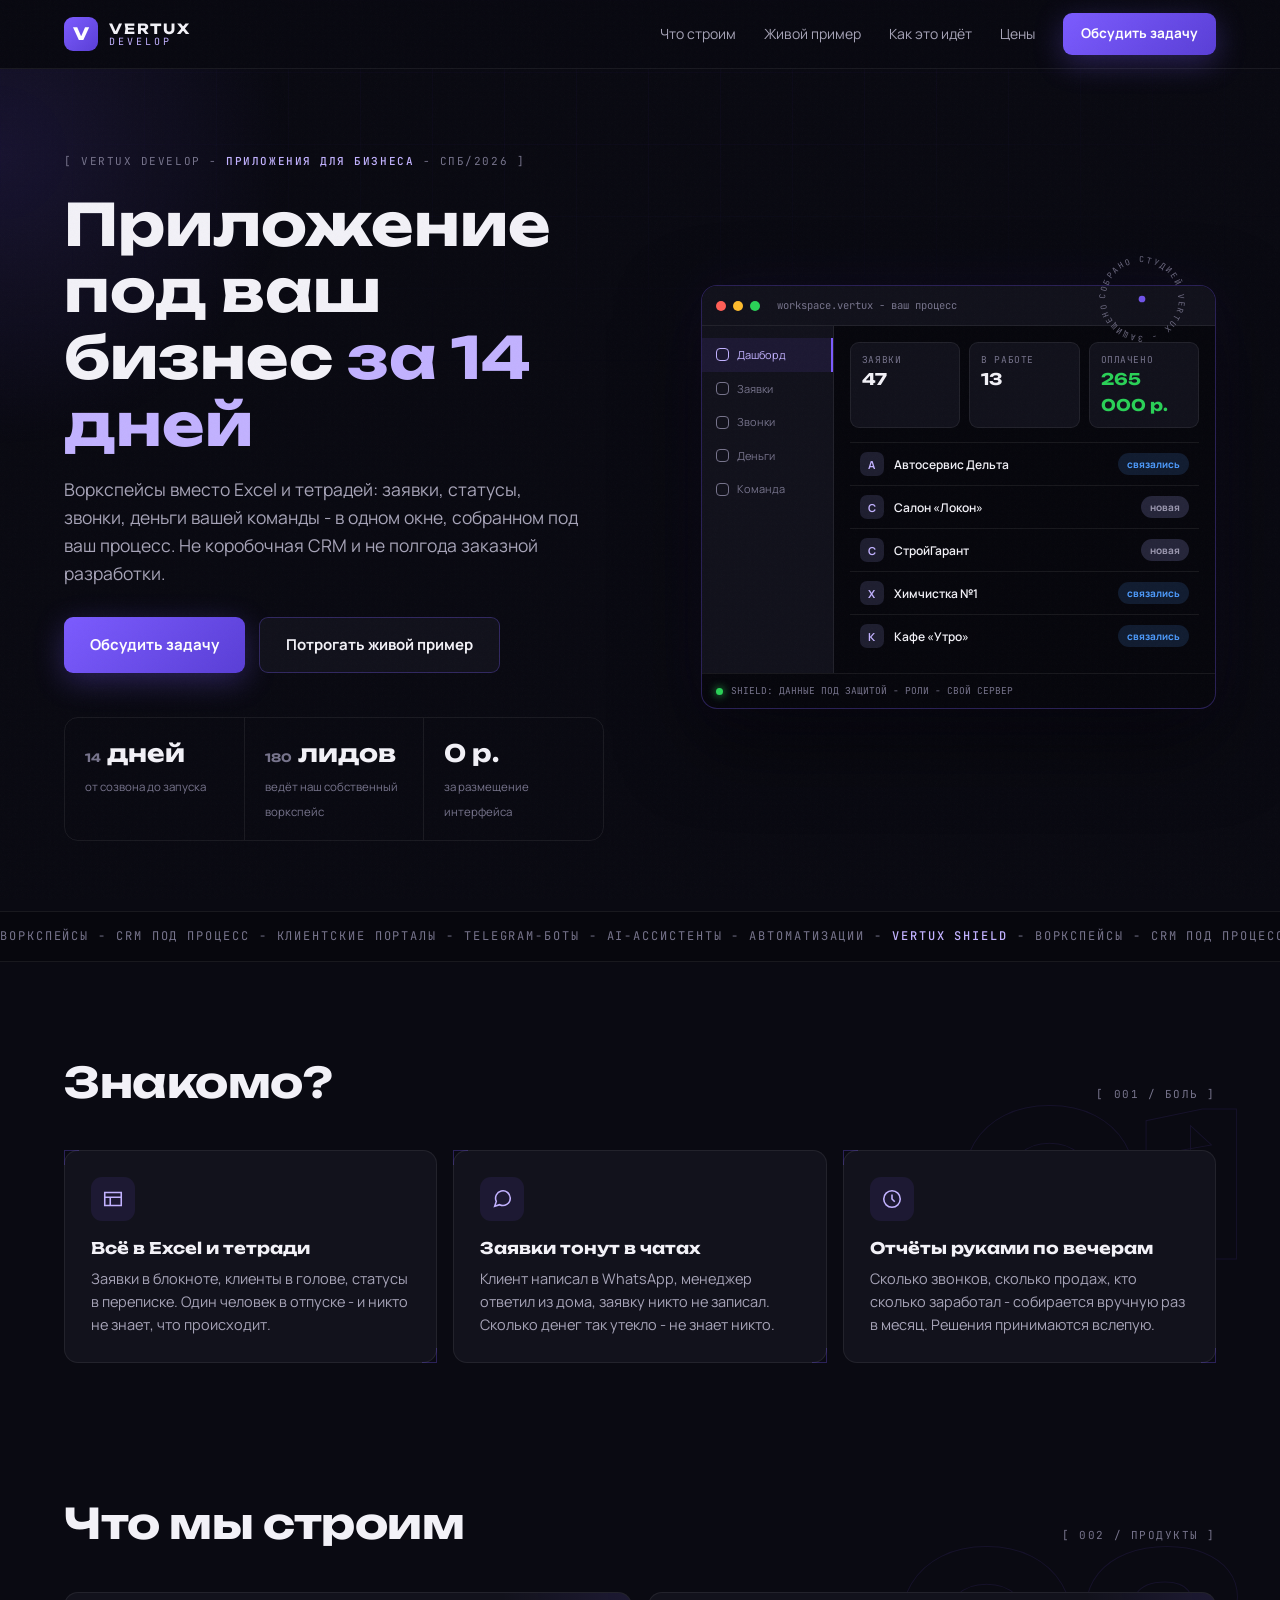
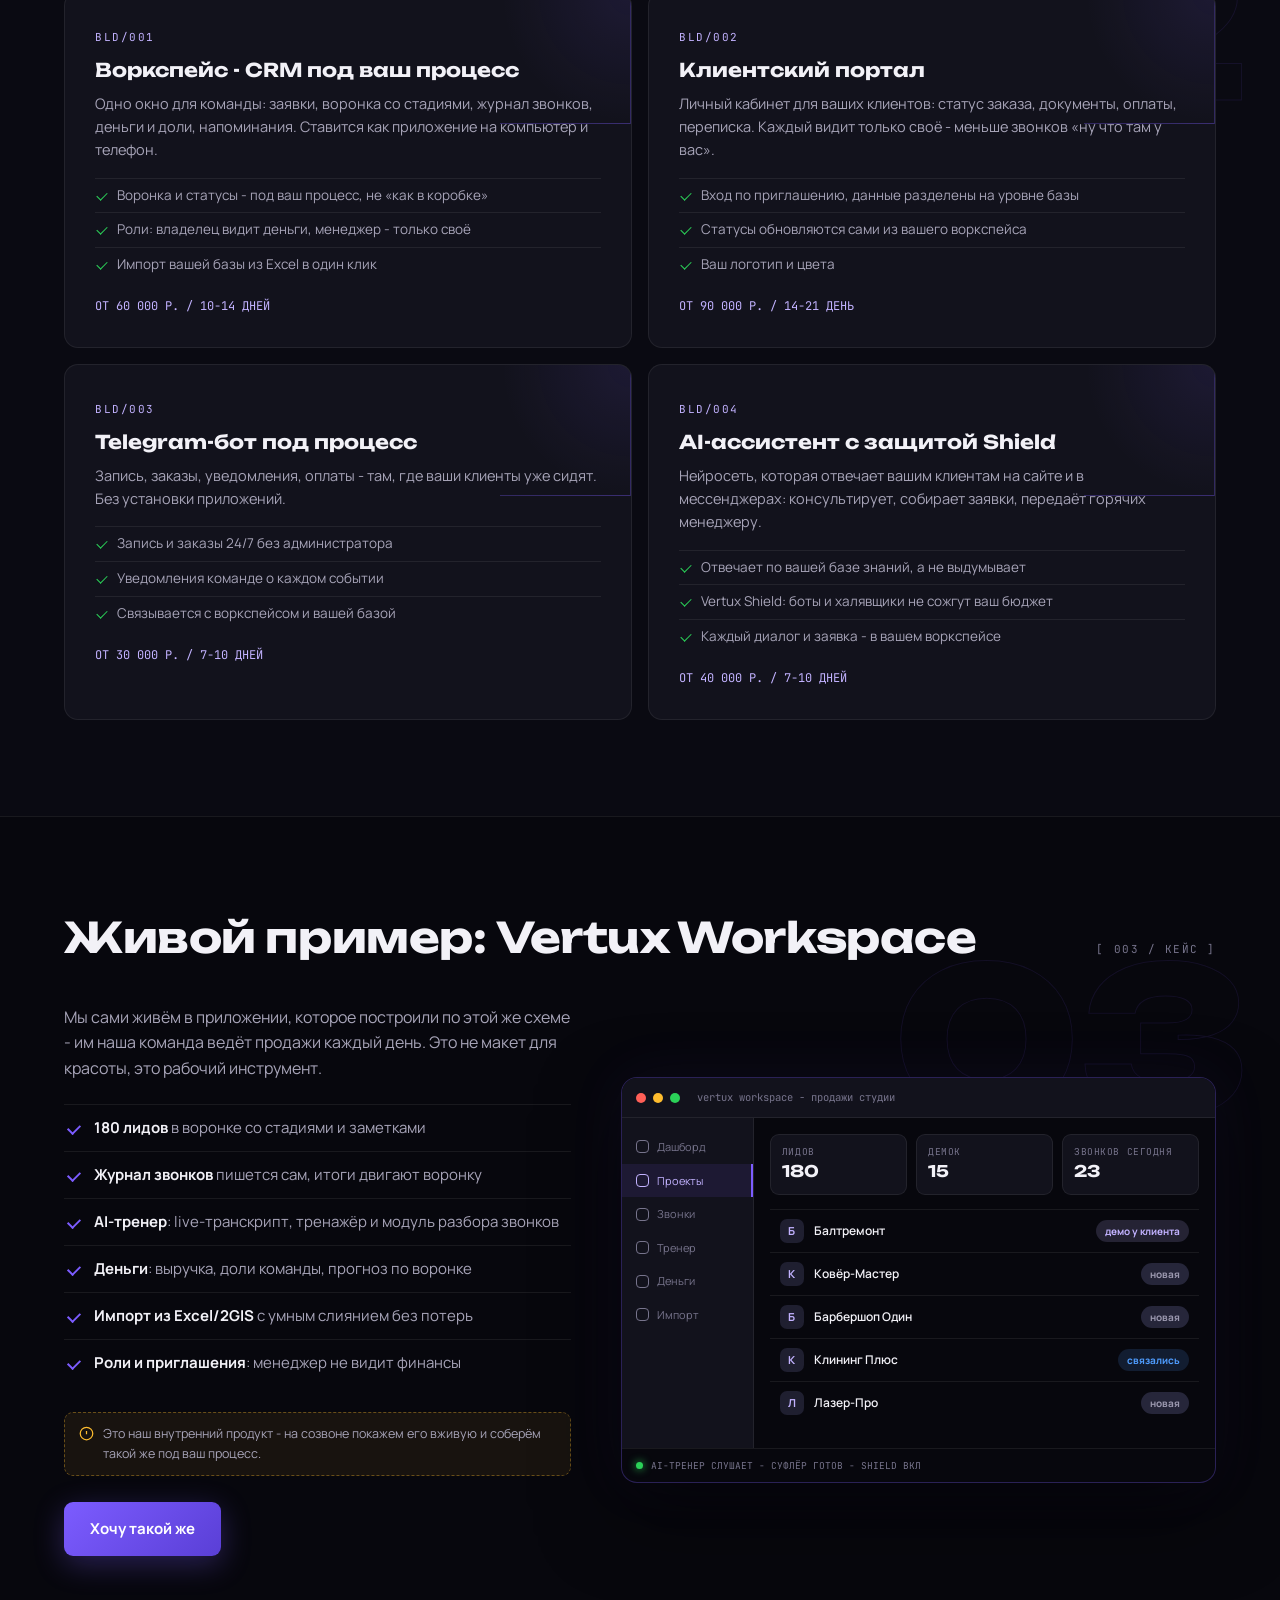
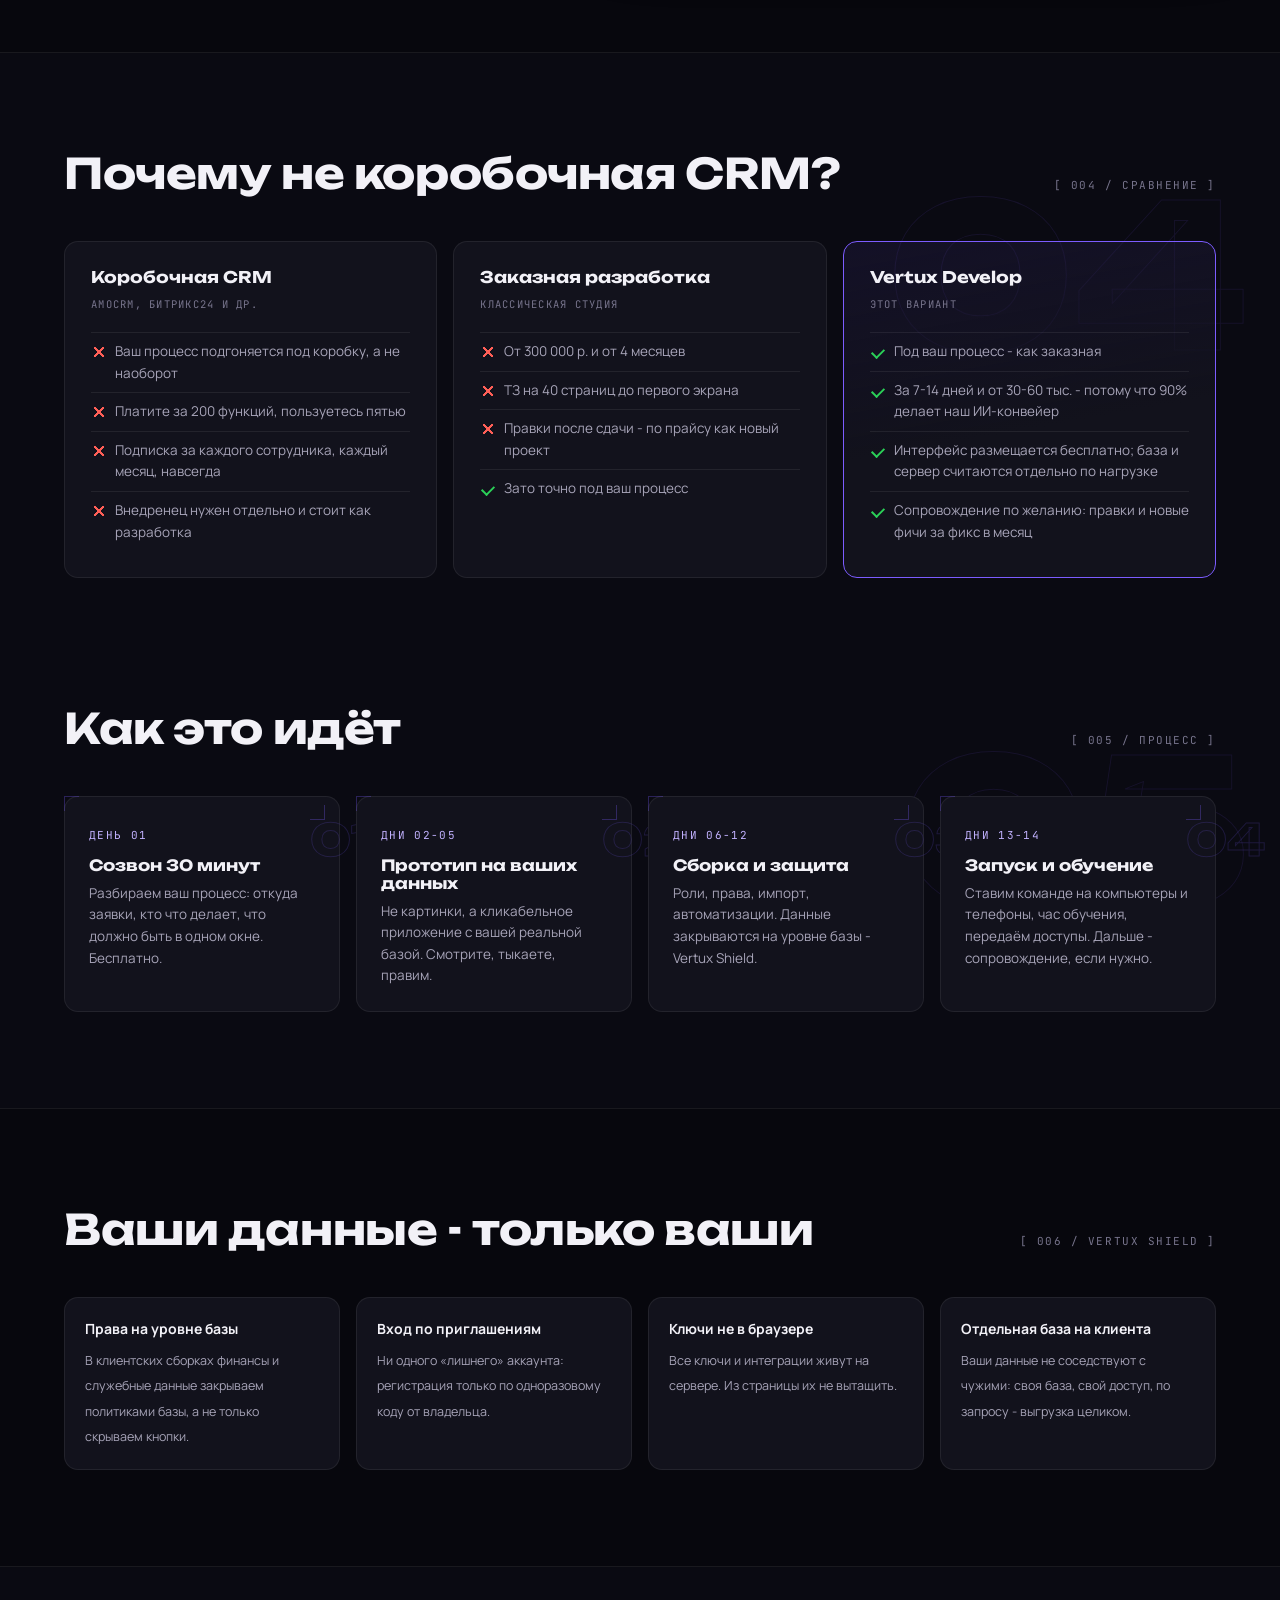
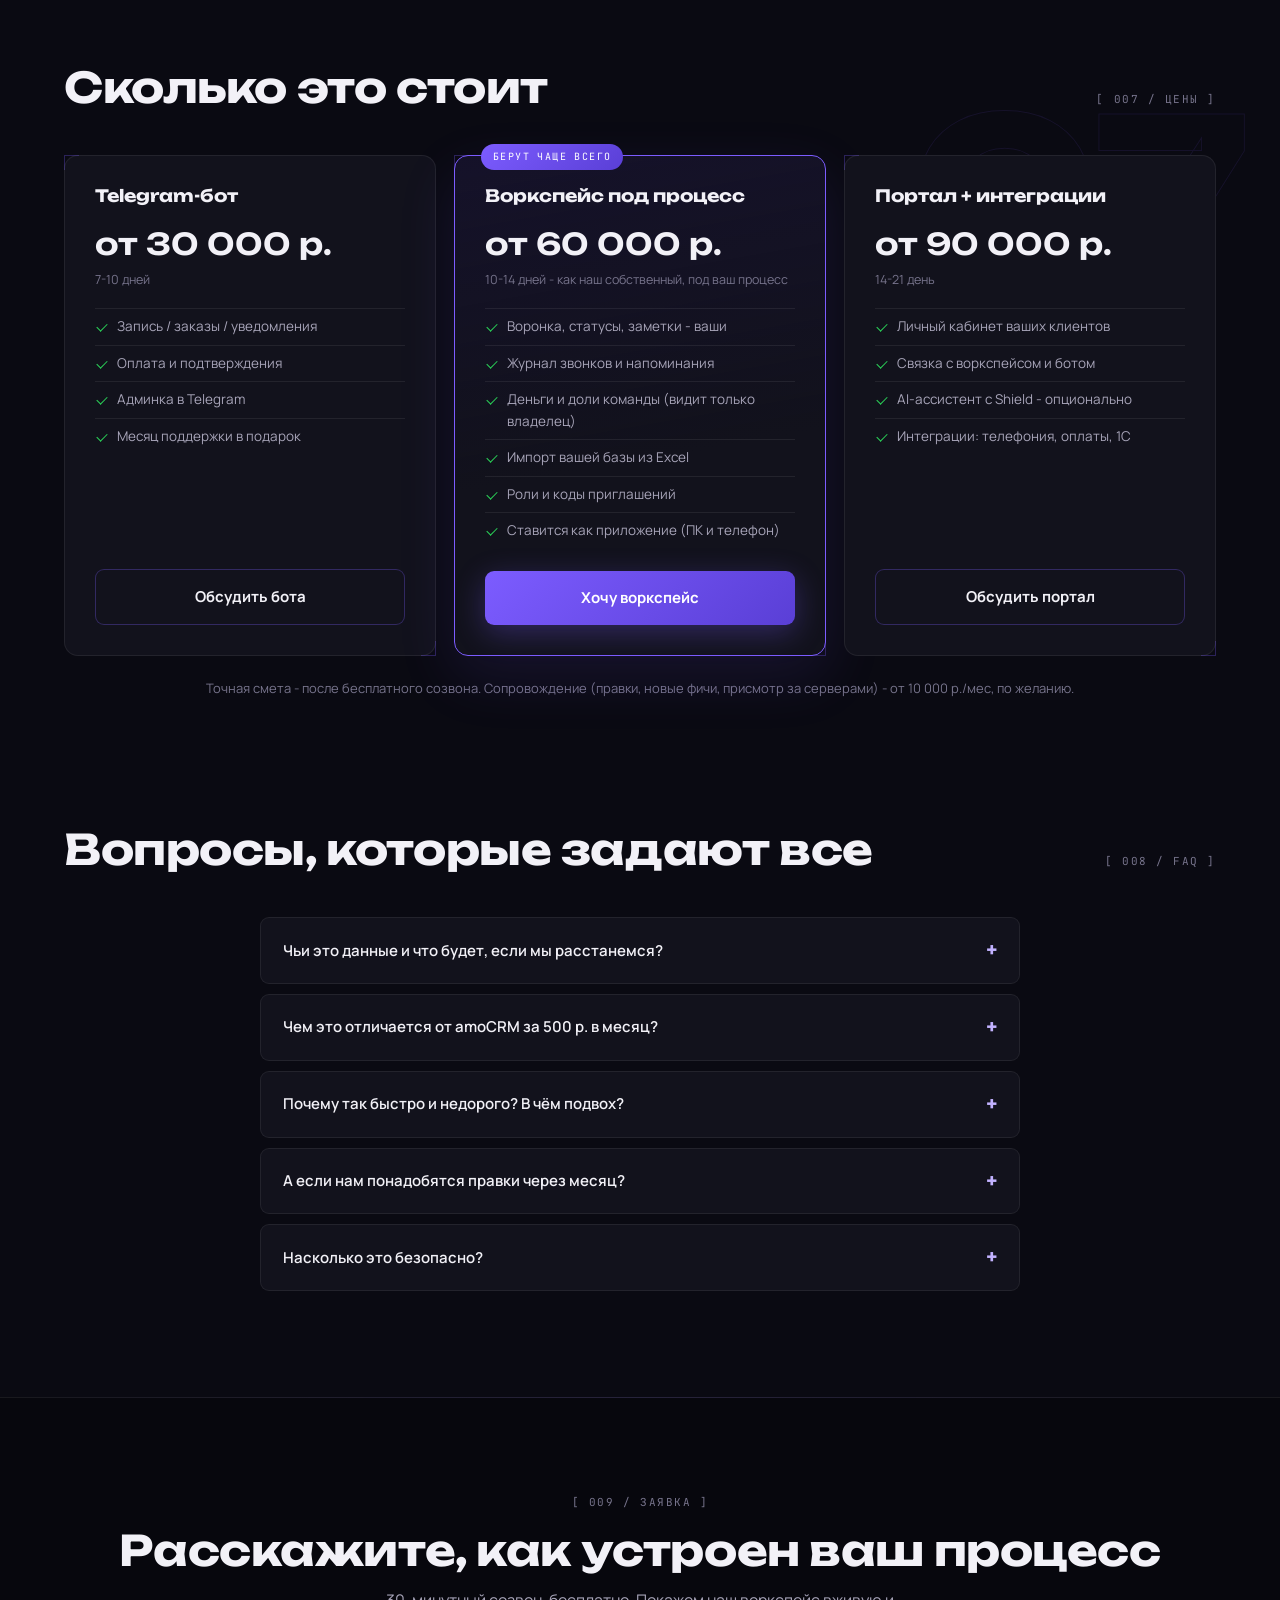
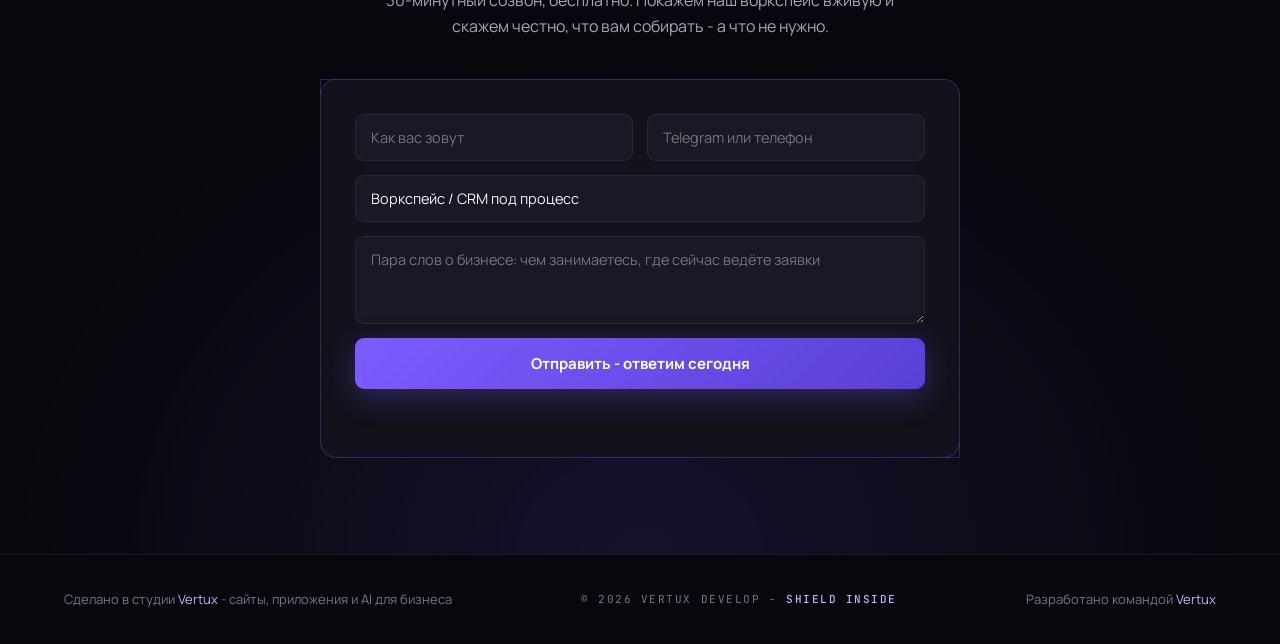
==== commit 70e0c1ce: "Доставлять заявки с GitHub Pages без CORS" ====
--- a/index.html
+++ b/index.html
@@ -737,11 +737,13 @@
   var last=Number(localStorage.getItem('vertuxLeadSentAt')||0);
   if(Date.now()-last<15000){msg.className='fmsg err';msg.textContent='Заявка уже отправляется. Подождите несколько секунд.';return;}
   btn.disabled=true;btn.textContent='Отправляю…';msg.className='fmsg';msg.textContent='';
+  var payload=new URLSearchParams({
+    name:d.get('name'),contact:d.get('contact'),service:d.get('service'),
+    brief:d.get('brief'),url:'vertux-develop'
+  });
   fetch('https://zxcqweksn8n.duckdns.org/webhook/vertux-lead',{
-    method:'POST',headers:{'Content-Type':'application/json'},
-    body:JSON.stringify({name:d.get('name'),contact:d.get('contact'),service:d.get('service'),brief:d.get('brief'),url:'vertux-develop'})
-  }).then(function(r){
-    if(!r.ok)throw 0;
+    method:'POST',mode:'no-cors',body:payload
+  }).then(function(){
     msg.className='fmsg ok';msg.textContent='Заявка у нас. Ответим сегодня же.';
     localStorage.setItem('vertuxLeadSentAt',String(Date.now()));
     btn.textContent='Отправлено';form.reset();
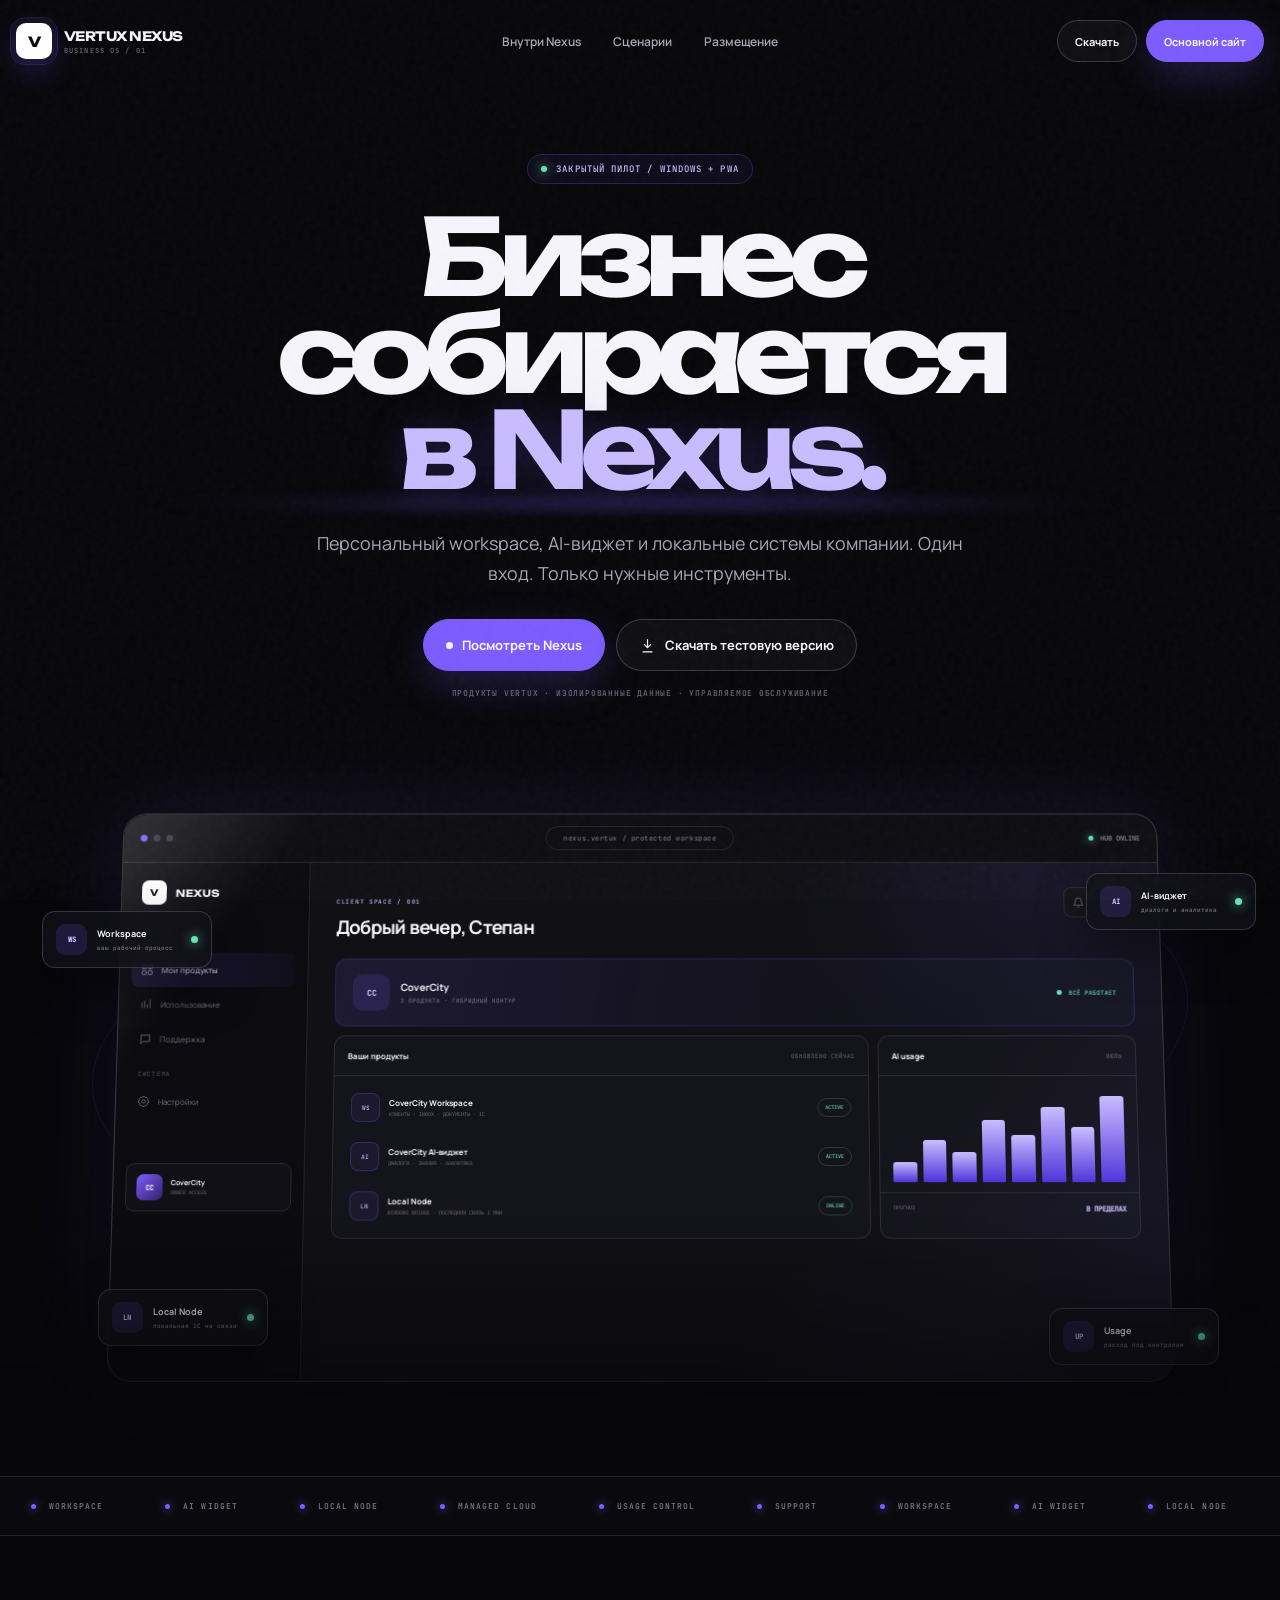
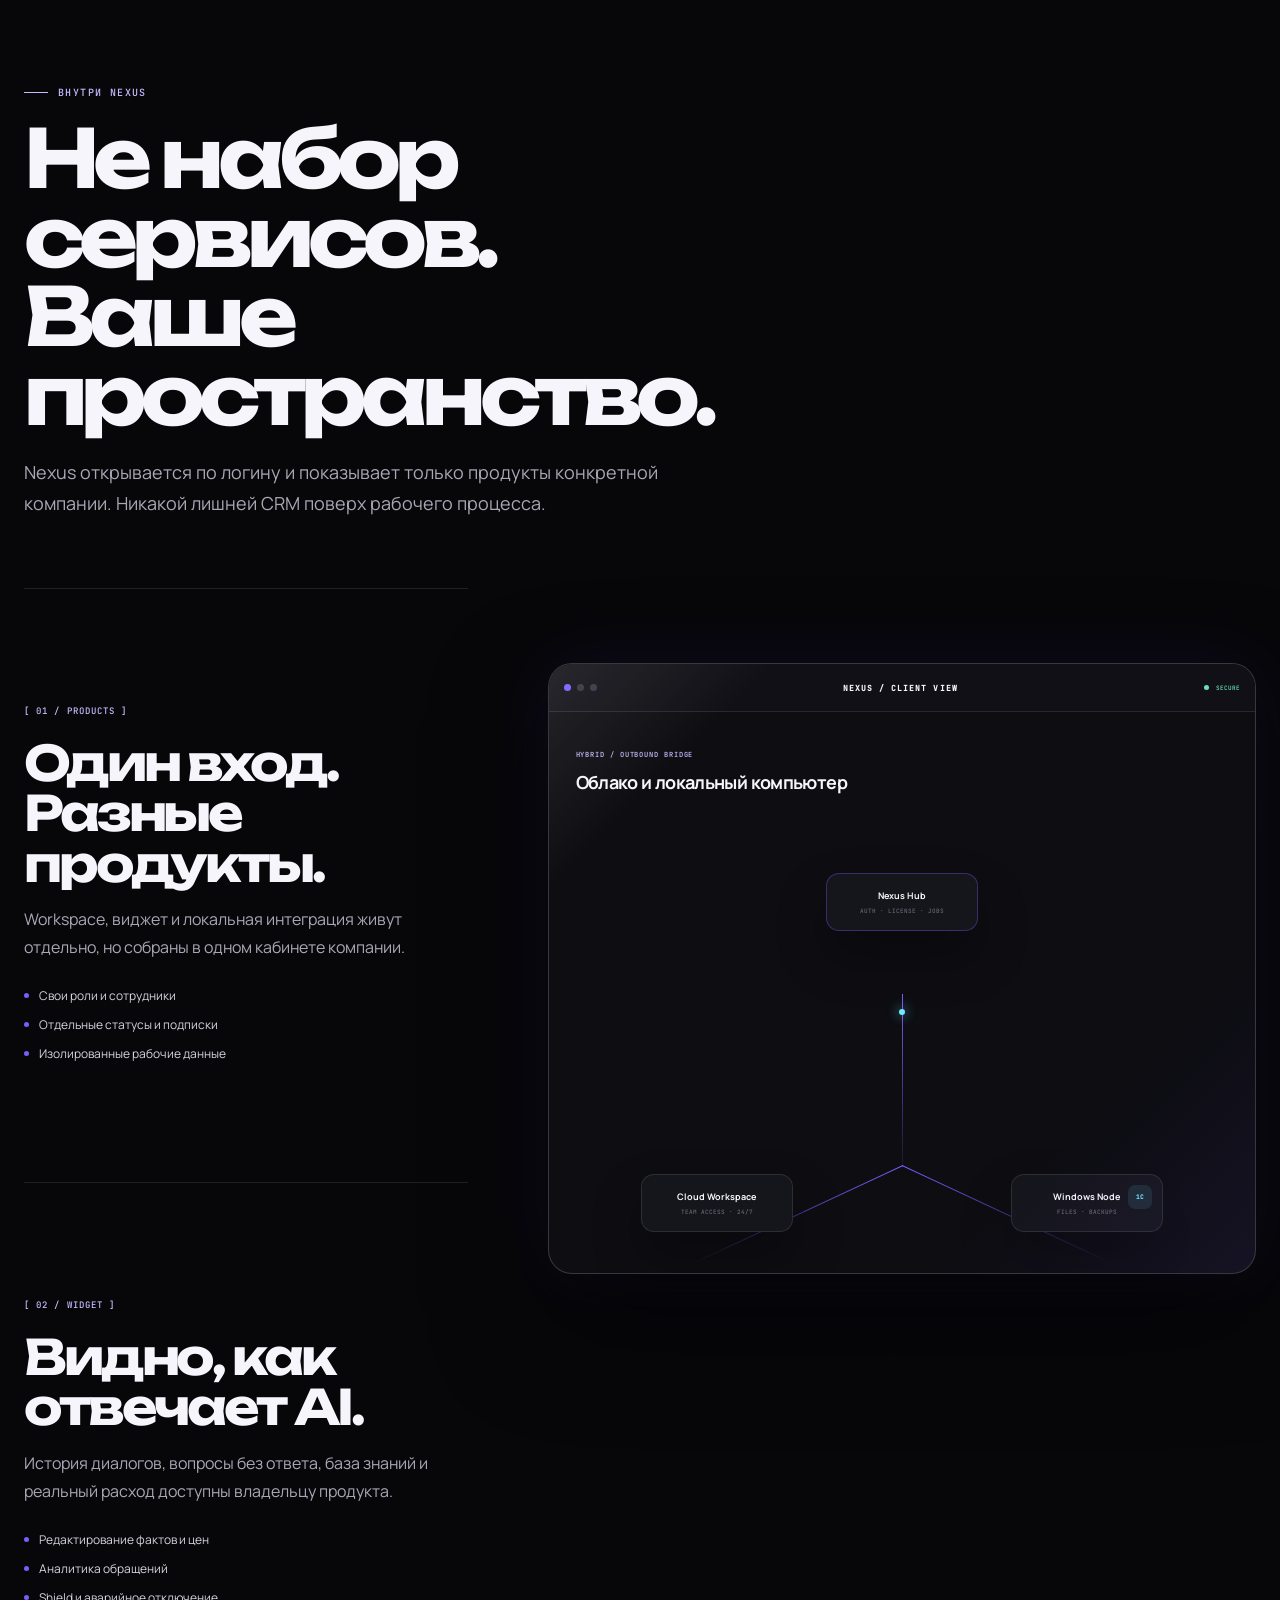
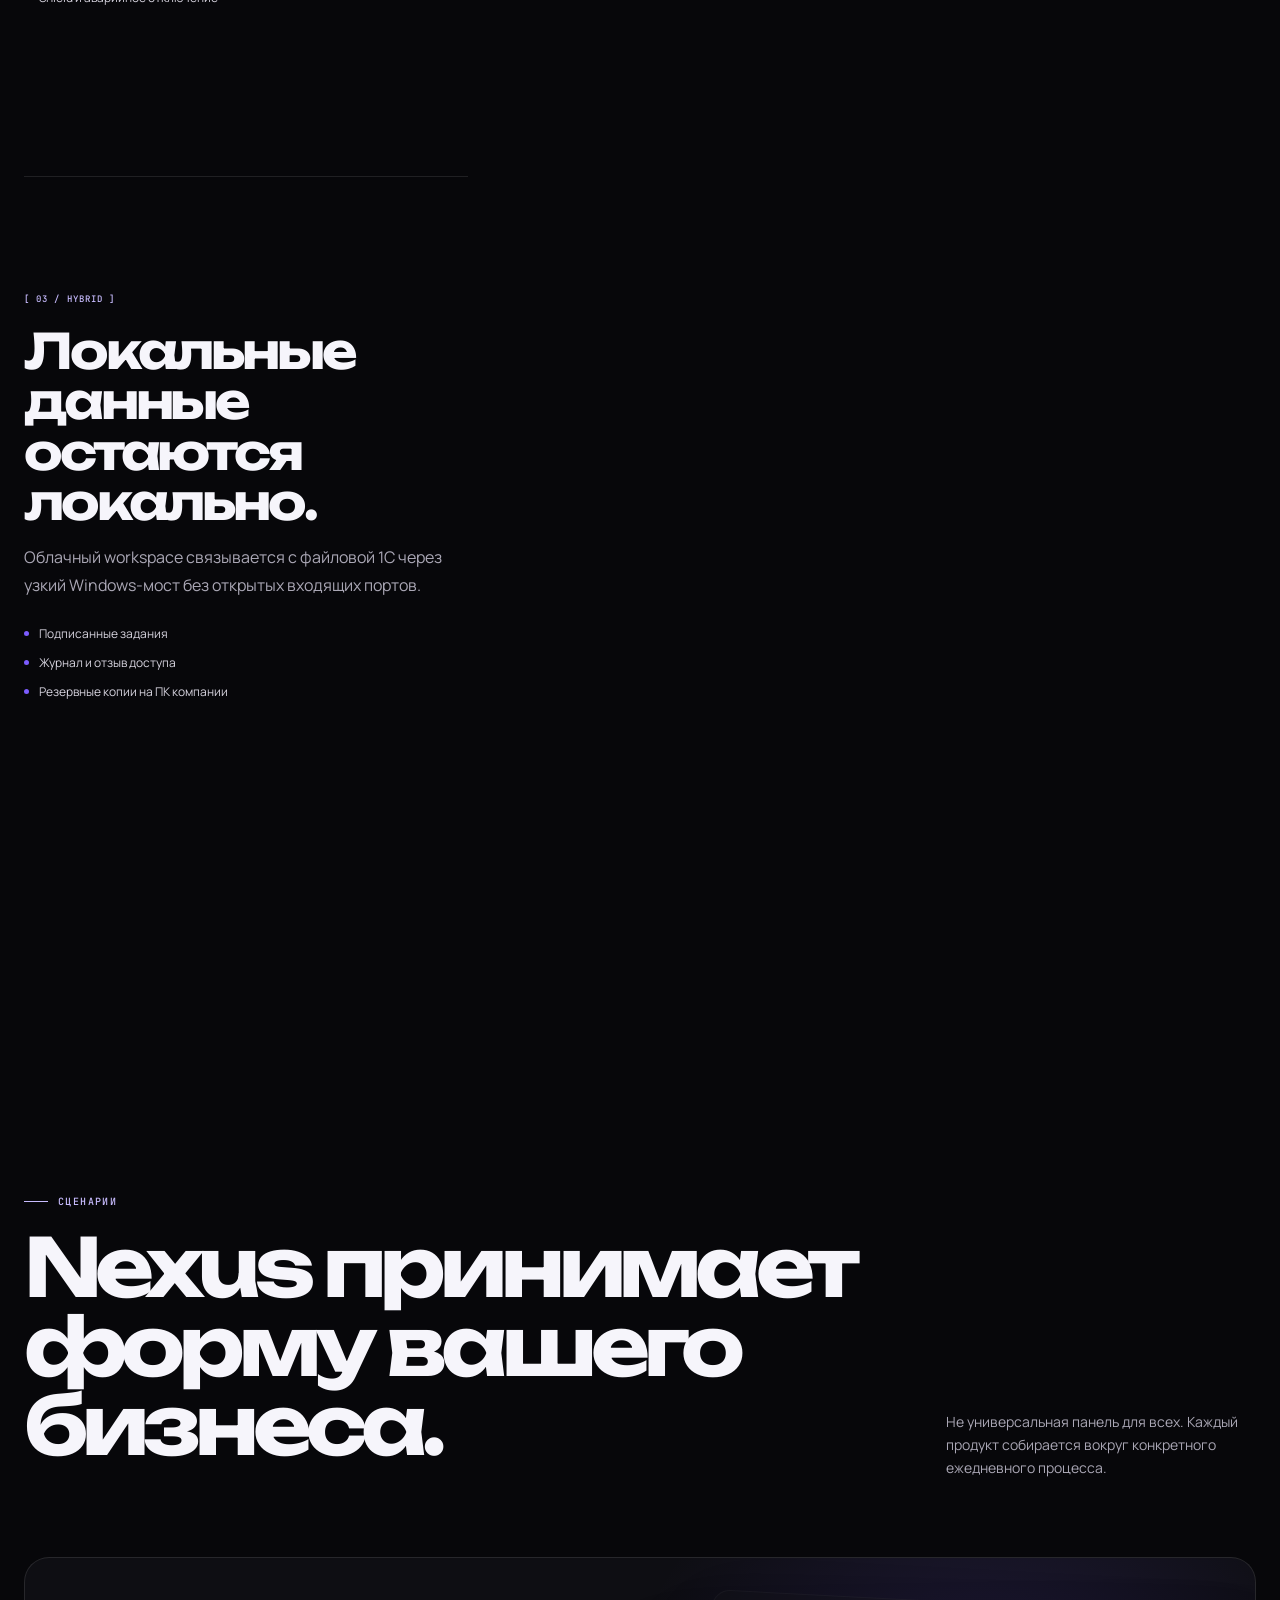
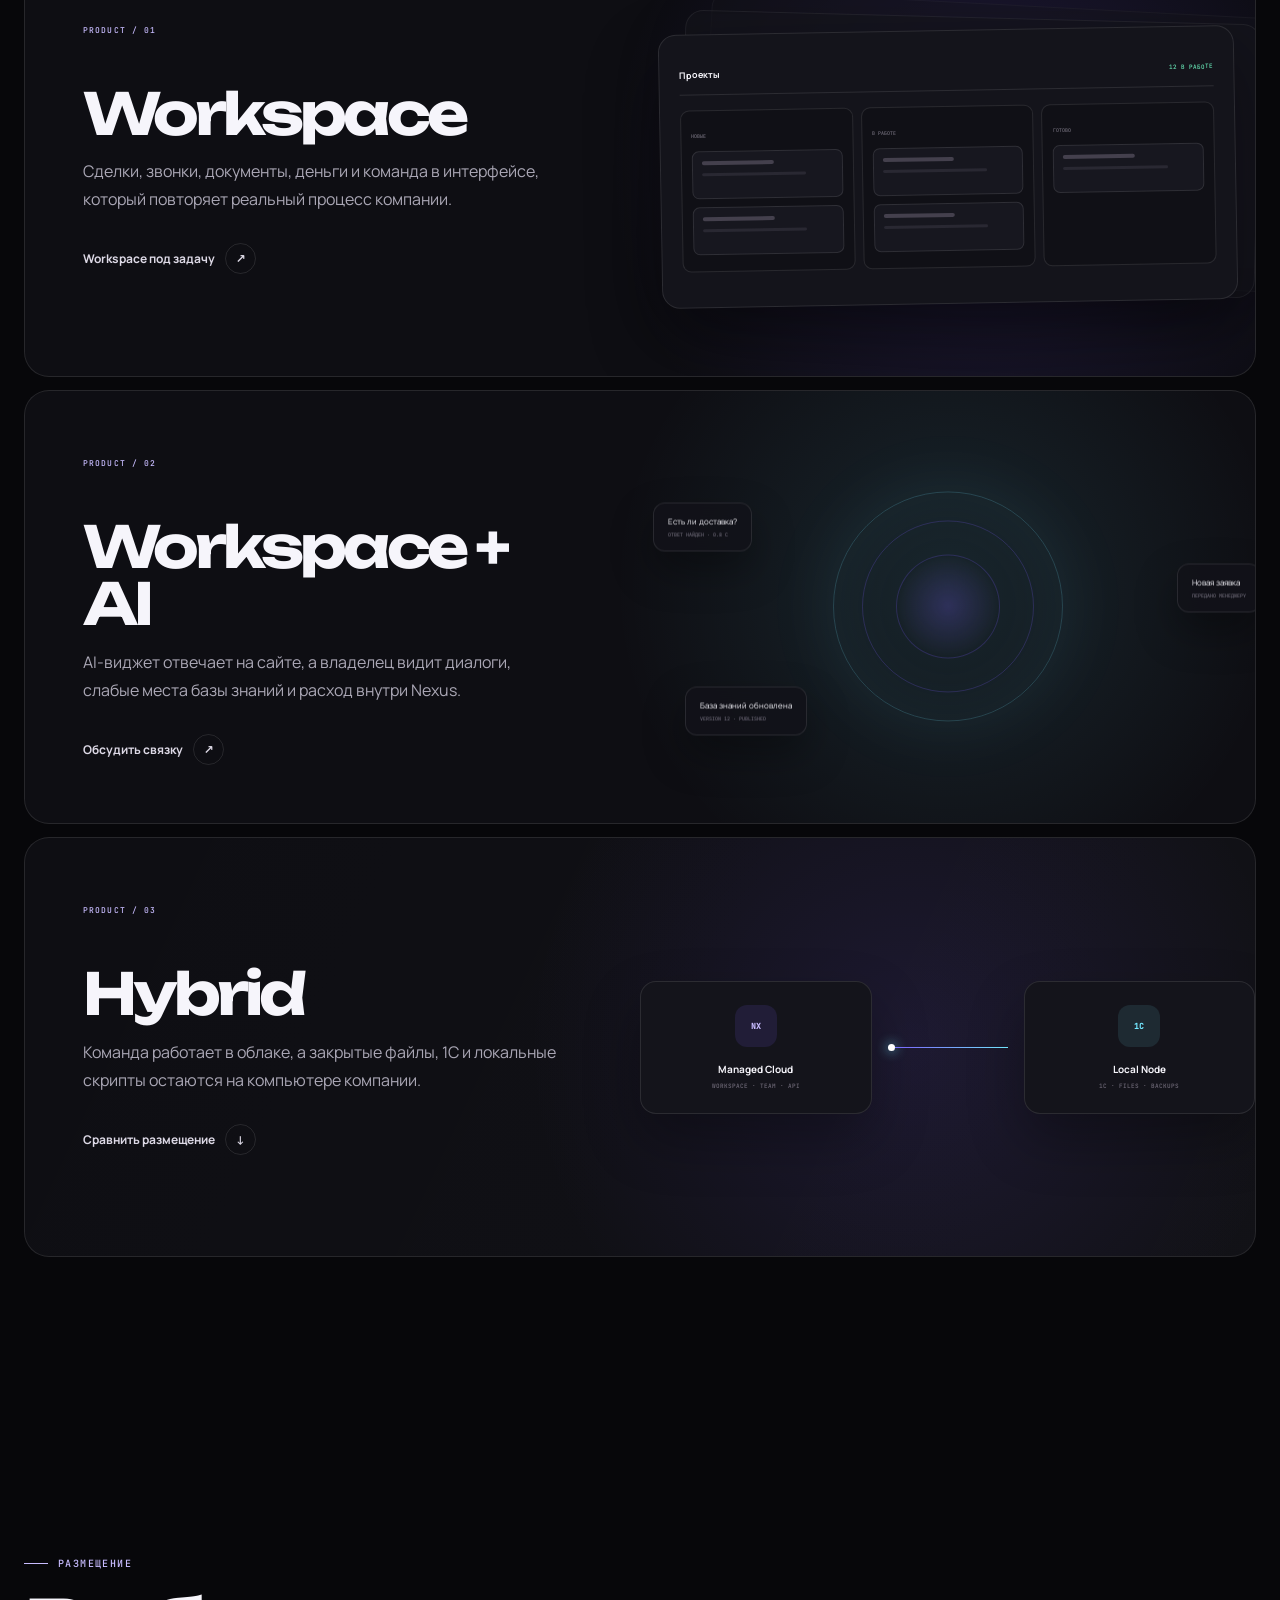
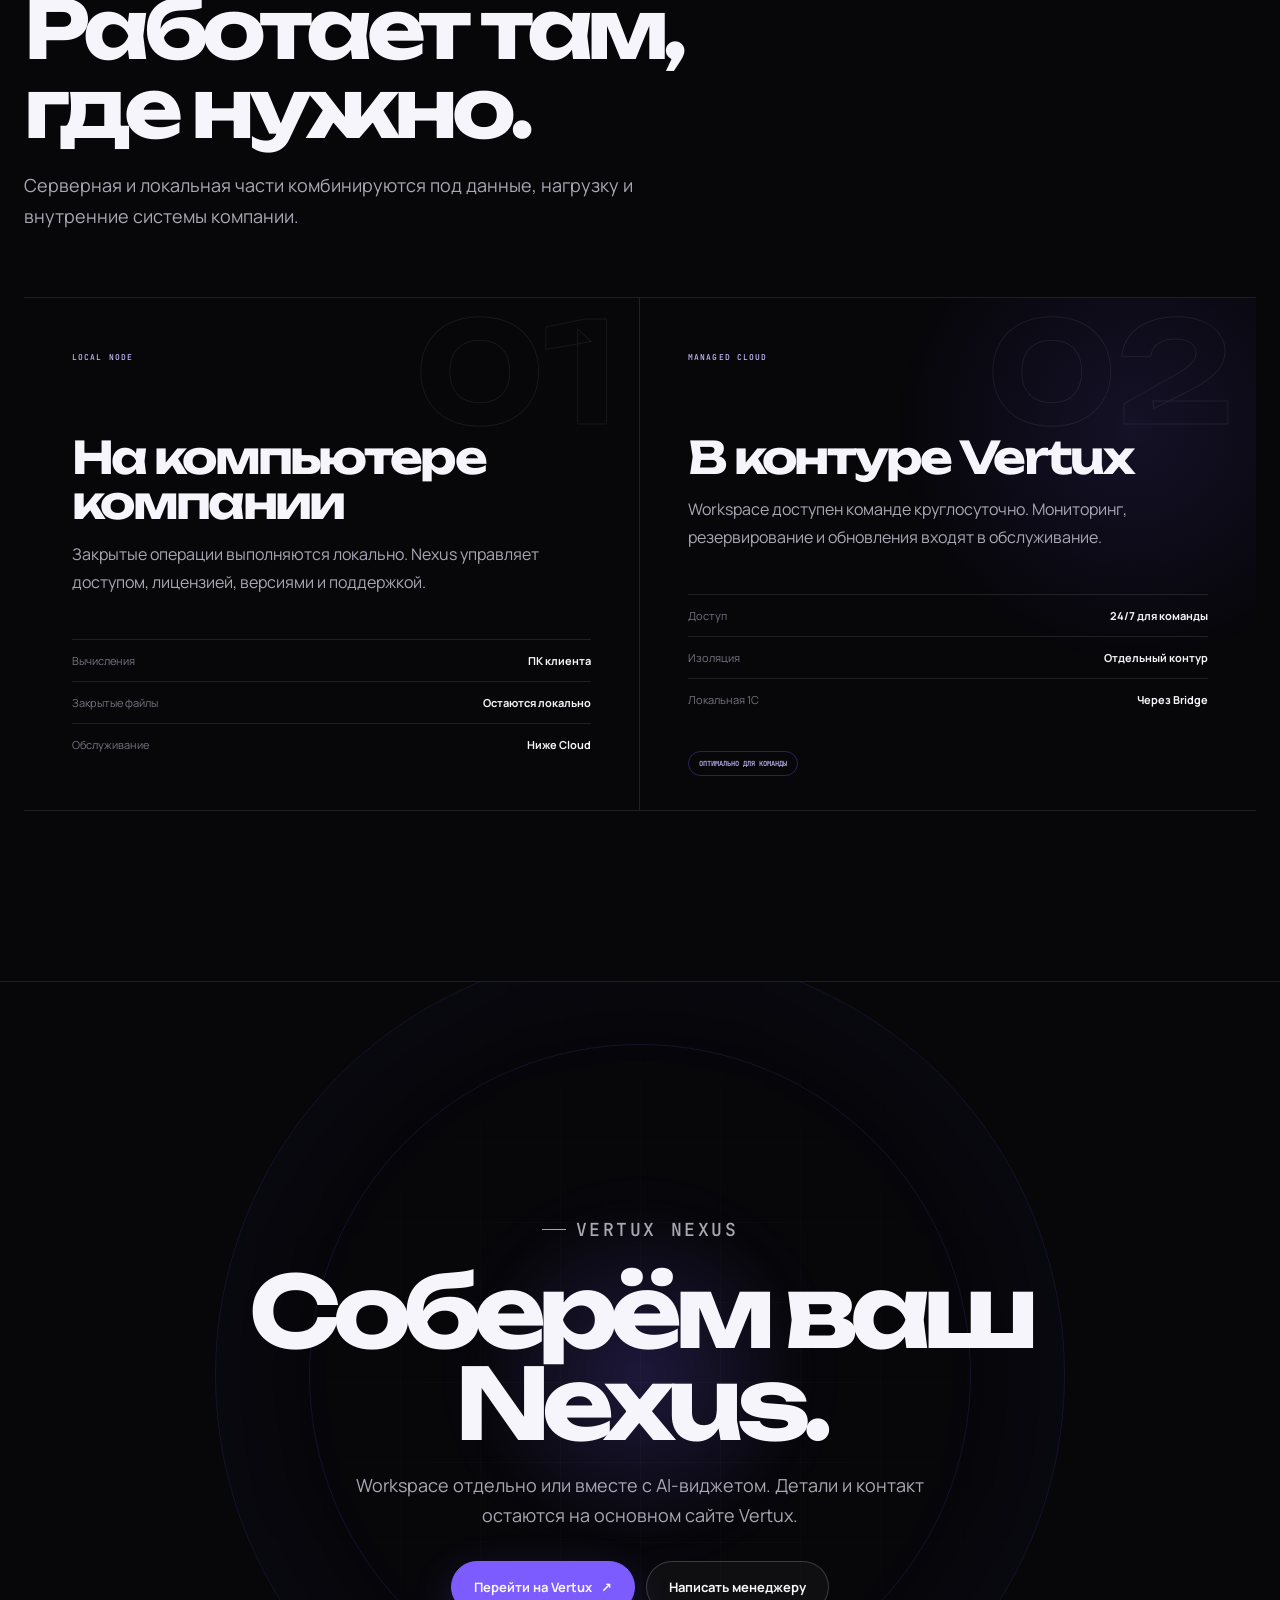
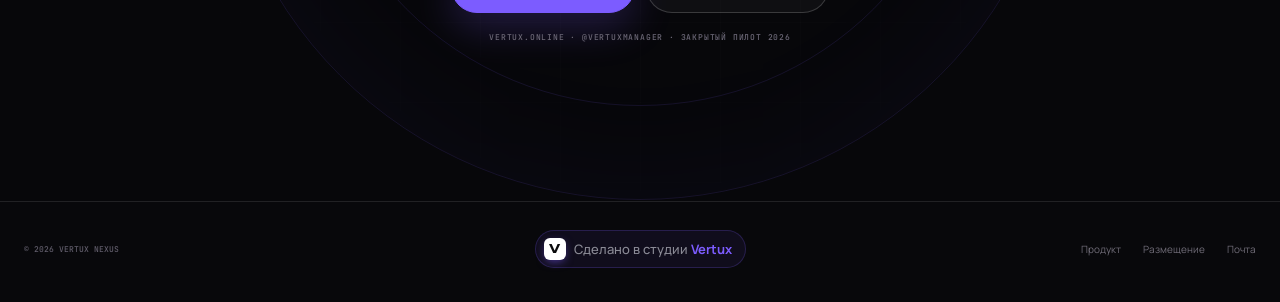
==== commit c7bcfd64: "Redesign Nexus as a cinematic product showcase" ====
--- a/index.html
+++ b/index.html
@@ -1,758 +1,455 @@
 <!doctype html>
 <html lang="ru">
 <head>
-<meta charset="utf-8">
-<meta name="viewport" content="width=device-width, initial-scale=1">
-<title>Vertux Develop - приложение под ваш бизнес за 14 дней</title>
-<meta name="description" content="Воркспейсы, CRM под процесс, клиентские порталы, Telegram-боты и AI-ассистенты для малого бизнеса. Уровень заказной разработки за деньги малого бизнеса.">
-<meta name="theme-color" content="#0A0A12">
-<meta property="og:title" content="Vertux Develop - приложения под процессы бизнеса">
-<meta property="og:description" content="Воркспейсы, клиентские порталы, Telegram-боты и AI-модули без лишней коробочной функциональности.">
-<meta property="og:type" content="website">
-<link rel="icon" href="icon.svg" type="image/svg+xml">
-<link rel="stylesheet" href="assets/fonts/fonts.css">
-<style>
-:root{
-  --bg:#0A0A12; --bg2:#07070D; --panel:#12121C; --panel2:#181826; --panel3:#1F1F30;
-  --line:rgba(124,92,255,.14); --line2:rgba(124,92,255,.30); --hair:rgba(255,255,255,.07);
-  --text:#F2F1F7; --mut:#A7A4B8; --mut2:#77748C;
-  --ac:#7C5CFF; --ac2:#C2B2FF; --ok:#2BD158; --warn:#FEBC2E;
-  --display:'Unbounded',system-ui,sans-serif; --body:'Manrope',system-ui,sans-serif; --mono:'JetBrains Mono',monospace;
-  --r:14px; --rs:9px;
-}
-*{box-sizing:border-box;margin:0;padding:0}
-html{scroll-behavior:smooth}
-body{background:var(--bg);color:var(--text);font-family:var(--body);font-size:16px;line-height:1.6;-webkit-font-smoothing:antialiased;overflow-x:hidden}
-body::before{content:"";position:fixed;inset:0;pointer-events:none;z-index:0;
-  background-image:linear-gradient(var(--line) 1px,transparent 1px),linear-gradient(90deg,var(--line) 1px,transparent 1px);
-  background-size:72px 72px;opacity:.22;mask-image:radial-gradient(ellipse 90% 60% at 50% 0%,#000 30%,transparent 75%)}
-body::after{content:"";position:fixed;inset:0;pointer-events:none;z-index:100;opacity:.05;
-  background-image:url("data:image/svg+xml,%3Csvg xmlns='http://www.w3.org/2000/svg' width='140' height='140'%3E%3Cfilter id='n'%3E%3CfeTurbulence baseFrequency='.85' numOctaves='2'/%3E%3C/filter%3E%3Crect width='140' height='140' filter='url(%23n)' opacity='.6'/%3E%3C/svg%3E")}
-a{color:inherit;text-decoration:none}
-img{max-width:100%}
-.wrap{width:100%;max-width:1200px;margin:0 auto;padding:0 24px;position:relative;z-index:1;min-width:0}
-.mono{font-family:var(--mono);font-size:11px;letter-spacing:.14em;text-transform:uppercase;color:var(--mut2)}
-.mono b{color:var(--ac2);font-weight:500}
-.hairline{border:0;border-top:1px solid var(--hair)}
-h1,h2,h3{font-family:var(--display);line-height:1.15;font-weight:700}
-h2{font-size:clamp(26px,4vw,42px);letter-spacing:-.01em}
-.sec{padding:96px 0;position:relative}
-.sec-head{display:flex;align-items:baseline;justify-content:space-between;gap:20px;margin-bottom:44px;flex-wrap:wrap}
-.ghost{position:absolute;right:-10px;top:26px;font-family:var(--display);font-weight:800;font-size:clamp(90px,16vw,200px);line-height:1;color:transparent;-webkit-text-stroke:1px rgba(124,92,255,.10);pointer-events:none;user-select:none;z-index:0}
-.btn{display:inline-flex;align-items:center;gap:10px;font-weight:700;font-size:15px;padding:15px 26px;border-radius:var(--rs);border:1px solid var(--line2);background:var(--panel);cursor:pointer;font-family:var(--body);color:var(--text);transition:.2s;position:relative}
-.btn:hover{transform:translateY(-2px);border-color:var(--ac)}
-.btn.pri{background:linear-gradient(135deg,var(--ac),#5A3FD6);border:none;color:#fff;box-shadow:0 8px 30px rgba(124,92,255,.30)}
-.btn.pri:hover{box-shadow:0 12px 40px rgba(124,92,255,.45)}
-.corner{position:relative}
-.corner::before,.corner::after{content:"";position:absolute;width:14px;height:14px;border:1px solid var(--line2);transition:.25s}
-.corner::before{top:-1px;left:-1px;border-right:0;border-bottom:0}
-.corner::after{bottom:-1px;right:-1px;border-left:0;border-top:0}
-.corner:hover::before,.corner:hover::after{width:26px;height:26px;border-color:var(--ac)}
-/* reveal */
-.rv{opacity:0;transform:translateY(26px);transition:opacity .7s cubic-bezier(.2,.7,.2,1),transform .7s cubic-bezier(.2,.7,.2,1)}
-.rv.on{opacity:1;transform:none}
-
-/* ---------- header ---------- */
-header{position:sticky;top:0;z-index:50;background:rgba(10,10,18,.82);backdrop-filter:blur(12px);border-bottom:1px solid var(--hair)}
-.nav{display:flex;align-items:center;gap:28px;height:68px}
-.logo{display:flex;align-items:center;gap:11px;margin-right:auto}
-.logo .mark{width:34px;height:34px;border-radius:9px;background:linear-gradient(135deg,var(--ac),#5A3FD6);display:grid;place-items:center;font-family:var(--display);font-weight:800;color:#fff;font-size:17px}
-.logo .t{display:flex;flex-direction:column;line-height:1.1}
-.logo .t b{font-family:var(--display);font-size:14px;letter-spacing:.13em}
-.logo .t span{font-family:var(--mono);font-size:10px;letter-spacing:.3em;color:var(--ac2);text-transform:uppercase}
-.nav a.lnk{font-size:14px;color:var(--mut);transition:.15s}
-.nav a.lnk:hover{color:var(--text)}
-.nav .btn{padding:10px 18px;font-size:13.5px}
-@media(max-width:900px){.nav a.lnk{display:none}}
-@media(max-width:520px){
-  html,body{width:100%;max-width:100%;overflow-x:hidden}
-  .wrap{padding-inline:18px}
-  .nav{height:62px;gap:12px}
-  .nav>.btn{display:none}
-  .logo .t b{font-size:12px}.logo .t span{font-size:8px}
-}
-
-/* ---------- hero ---------- */
-.hero{padding:84px 0 70px;position:relative;overflow:hidden}
-.spot{position:absolute;width:640px;height:640px;border-radius:50%;background:radial-gradient(circle,rgba(124,92,255,.13),transparent 65%);pointer-events:none;transform:translate(-50%,-50%);z-index:0}
-.hero .wrap{display:grid;grid-template-columns:1.06fr .94fr;gap:56px;align-items:center}
-@media(max-width:980px){.hero .wrap{grid-template-columns:minmax(0,1fr)}}
-.hero .wrap>*{min-width:0}
-.hero h1{font-size:clamp(34px,5.2vw,58px);margin:20px 0 18px}
-.hero h1 em{font-style:normal;color:var(--ac2);position:relative}
-.hero .sub{color:var(--mut);font-size:17.5px;max-width:520px;margin-bottom:30px}
-.hero .cta-row{display:flex;gap:14px;flex-wrap:wrap;margin-bottom:44px}
-.hero-stats{display:flex;gap:0;border:1px solid var(--hair);border-radius:var(--r);overflow:hidden;max-width:540px}
-.hstat{flex:1;padding:16px 20px;border-left:1px solid var(--hair)}
-.hstat:first-child{border-left:none}
-.hstat b{display:block;font-family:var(--display);font-size:24px;color:var(--text)}
-.hstat span{font-size:11.5px;color:var(--mut2)}
-/* мокап приложения */
-.mock{background:var(--bg2);border:1px solid var(--line2);border-radius:16px;box-shadow:0 30px 80px rgba(0,0,0,.55),0 0 60px rgba(124,92,255,.07);overflow:hidden;position:relative}
-.mock .bar{display:flex;align-items:center;gap:7px;padding:11px 14px;border-bottom:1px solid var(--hair);background:var(--panel)}
-.mock .bar i{width:10px;height:10px;border-radius:50%;background:#3A3A4C}
-.mock .bar i:first-child{background:#FF5F57}.mock .bar i:nth-child(2){background:#FEBC2E}.mock .bar i:nth-child(3){background:#2BD158}
-.mock .bar .addr{margin-left:10px;font-family:var(--mono);font-size:10.5px;color:var(--mut2)}
-.mock .body{display:grid;grid-template-columns:132px 1fr;min-height:330px}
-.mock .side{border-right:1px solid var(--hair);padding:12px 0;background:var(--panel)}
-.mock .side .it{display:flex;align-items:center;gap:8px;padding:8px 14px;font-size:11px;color:var(--mut2)}
-.mock .side .it i{width:13px;height:13px;border:1.4px solid currentColor;border-radius:4px;flex:0 0 auto}
-.mock .side .it.on{color:var(--ac2);background:rgba(124,92,255,.10);border-right:2px solid var(--ac)}
-.mock .main{padding:16px}
-.mock .kpis{display:flex;gap:9px;margin-bottom:14px}
-.mock .kpi{flex:1;background:var(--panel);border:1px solid var(--hair);border-radius:9px;padding:9px 11px}
-.mock .kpi span{font-size:9.5px;color:var(--mut2);display:block;font-family:var(--mono);letter-spacing:.06em}
-.mock .kpi b{font-family:var(--display);font-size:16px;font-weight:700}
-.mock .kpi b.money{color:var(--ok)}
-.mrow{display:flex;align-items:center;gap:10px;padding:9px 10px;border-top:1px solid var(--hair);font-size:12px}
-.mrow .av{width:24px;height:24px;border-radius:7px;background:var(--panel3);display:grid;place-items:center;font-weight:700;font-size:11px;color:var(--ac2);flex:0 0 auto}
-.mrow .nm{font-weight:600;white-space:nowrap;overflow:hidden;text-overflow:ellipsis}
-.mrow .st{margin-left:auto;font-size:10px;font-weight:700;padding:3px 9px;border-radius:20px;white-space:nowrap;transition:.4s}
-.st.s0{background:#26263A;color:#9C99B0}
-.st.s1{background:rgba(79,157,255,.15);color:#4F9DFF}
-.st.s2{background:rgba(194,178,255,.16);color:var(--ac2)}
-.st.s3{background:rgba(43,209,88,.15);color:var(--ok)}
-.mrow.flash{animation:rowflash .8s ease}
-@keyframes rowflash{0%{background:rgba(124,92,255,.14)}100%{background:transparent}}
-.mock .foot{border-top:1px solid var(--hair);padding:9px 14px;font-family:var(--mono);font-size:9.5px;color:var(--mut2);display:flex;gap:8px;align-items:center}
-.mock .foot i{width:7px;height:7px;border-radius:50%;background:var(--ok);box-shadow:0 0 8px var(--ok)}
-.badge-spin{position:absolute;top:-34px;right:26px;width:96px;height:96px;z-index:2;animation:spin 14s linear infinite;opacity:.9}
-@keyframes spin{to{transform:rotate(360deg)}}
-@media(max-width:620px){
-  .hero{padding:58px 0 50px}
-  .hero .wrap,.hero .wrap>*{width:100%;max-width:100%;min-width:0}
-  .hero h1{max-width:100%;font-size:clamp(28px,8.4vw,36px);overflow-wrap:anywhere;word-break:break-word}
-  .hero .sub{font-size:15.5px}
-  .hero .cta-row{display:grid;grid-template-columns:1fr;margin-bottom:28px}
-  .hero .cta-row .btn{justify-content:center;width:100%}
-  .hero-stats{width:100%;max-width:100%;overflow:hidden}
-  .hstat{min-width:0;padding:12px 9px}
-  .hstat b{font-size:18px;white-space:normal}
-  .hstat span{font-size:9.5px;line-height:1.35;overflow-wrap:anywhere}
-  .mock{max-width:100%}
-  .mock .body{grid-template-columns:82px minmax(0,1fr);min-height:300px}
-  .mock .side .it{padding:8px 7px;font-size:9px;gap:5px}
-  .mock .side .it i{width:10px;height:10px}
-  .mock .main{padding:10px;min-width:0}
-  .mock .kpi{padding:8px 7px;min-width:0}
-  .mock .kpi span{font-size:8px}.mock .kpi b{font-size:13px}
-  .mock .kpi:nth-child(3){display:none}
-  .mrow{padding:8px 5px;gap:6px;font-size:10px;min-width:0}
-  .mrow .av{width:20px;height:20px}
-  .mrow .st{font-size:8px;padding:3px 6px;max-width:72px;overflow:hidden;text-overflow:ellipsis}
-  .badge-spin{width:72px;height:72px;right:8px;top:-25px}
-  .sec{padding:68px 0}
-}
-
-/* ---------- marquee ---------- */
-.marq{border-block:1px solid var(--hair);padding:15px 0;overflow:hidden;background:var(--bg2)}
-.marq .in{display:flex;gap:44px;white-space:nowrap;animation:marq 26s linear infinite;font-family:var(--mono);font-size:12px;letter-spacing:.16em;text-transform:uppercase;color:var(--mut2)}
-.marq .in b{color:var(--ac2);font-weight:500}
-@keyframes marq{to{transform:translateX(-50%)}}
-
-/* ---------- боль ---------- */
-.pains{display:grid;grid-template-columns:repeat(3,1fr);gap:16px}
-@media(max-width:860px){.pains{grid-template-columns:1fr}}
-.pain{background:var(--panel);border:1px solid var(--hair);border-radius:var(--r);padding:26px;transition:.25s}
-.pain:hover{transform:translateY(-4px);border-color:var(--line2)}
-.pain .ic{width:44px;height:44px;border-radius:11px;background:rgba(124,92,255,.10);display:grid;place-items:center;margin-bottom:18px;color:var(--ac2)}
-.pain h3{font-size:16px;margin-bottom:9px}
-.pain p{color:var(--mut);font-size:14.5px}
-
-/* ---------- продукты ---------- */
-.prods{display:grid;grid-template-columns:repeat(2,1fr);gap:16px}
-@media(max-width:860px){.prods{grid-template-columns:1fr}}
-.prod{background:var(--panel);border:1px solid var(--hair);border-radius:var(--r);padding:30px;position:relative;transition:.25s;overflow:hidden}
-.prod:hover{transform:translateY(-4px);border-color:var(--line2)}
-.prod::after{content:"";position:absolute;top:0;right:0;width:130px;height:130px;background:radial-gradient(circle at top right,rgba(124,92,255,.10),transparent 70%)}
-.prod .idx{font-family:var(--mono);font-size:11px;color:var(--ac2);letter-spacing:.14em}
-.prod h3{font-size:19px;margin:12px 0 10px}
-.prod p{color:var(--mut);font-size:14.5px;margin-bottom:16px}
-.prod ul{list-style:none}
-.prod li{font-size:13.5px;color:var(--mut);padding:6px 0 6px 22px;position:relative;border-top:1px solid var(--hair)}
-.prod li::before{content:"";position:absolute;left:2px;top:13px;width:9px;height:5px;border-left:1.6px solid var(--ok);border-bottom:1.6px solid var(--ok);transform:rotate(-45deg)}
-.prod .price{margin-top:16px;font-family:var(--mono);font-size:12px;color:var(--ac2)}
-
-/* ---------- кейс ---------- */
-.case .wrap2{display:grid;grid-template-columns:.92fr 1.08fr;gap:50px;align-items:center}
-@media(max-width:980px){.case .wrap2{grid-template-columns:minmax(0,1fr)}}
-.case .wrap2>*{min-width:0}
-.case .facts{list-style:none;margin:22px 0 26px}
-.case .facts li{padding:11px 0 11px 30px;border-top:1px solid var(--hair);color:var(--mut);font-size:15px;position:relative}
-.case .facts li b{color:var(--text)}
-.case .facts li::before{content:"";position:absolute;left:4px;top:19px;width:10px;height:6px;border-left:2px solid var(--ac);border-bottom:2px solid var(--ac);transform:rotate(-45deg)}
-.honest{display:inline-flex;gap:9px;align-items:flex-start;background:rgba(254,188,46,.07);border:1px dashed rgba(254,188,46,.35);border-radius:var(--rs);padding:11px 14px;font-size:12.5px;color:var(--mut)}
-
-/* ---------- сравнение ---------- */
-.cmp{display:grid;grid-template-columns:repeat(3,1fr);gap:16px}
-@media(max-width:860px){.cmp{grid-template-columns:1fr}}
-.cmp .col{background:var(--panel);border:1px solid var(--hair);border-radius:var(--r);padding:26px}
-.cmp .col.win{border-color:var(--ac);background:linear-gradient(170deg,rgba(124,92,255,.09),var(--panel) 55%);position:relative}
-.cmp h3{font-size:16px;margin-bottom:4px}
-.cmp .who{font-family:var(--mono);font-size:10.5px;color:var(--mut2);letter-spacing:.12em;text-transform:uppercase}
-.cmp ul{list-style:none;margin-top:16px}
-.cmp li{font-size:13.5px;padding:8px 0 8px 24px;border-top:1px solid var(--hair);color:var(--mut);position:relative}
-.cmp li.bad::before{content:"";position:absolute;left:3px;top:14px;width:10px;height:10px;background:
-  linear-gradient(45deg,transparent 44%,#FF5F57 44%,#FF5F57 56%,transparent 56%),
-  linear-gradient(-45deg,transparent 44%,#FF5F57 44%,#FF5F57 56%,transparent 56%)}
-.cmp li.good::before{content:"";position:absolute;left:2px;top:15px;width:10px;height:6px;border-left:2px solid var(--ok);border-bottom:2px solid var(--ok);transform:rotate(-45deg)}
-
-/* ---------- процесс ---------- */
-.steps{display:grid;grid-template-columns:repeat(4,1fr);gap:16px;counter-reset:step}
-@media(max-width:980px){.steps{grid-template-columns:repeat(2,1fr)}}
-@media(max-width:620px){.steps{grid-template-columns:1fr}}
-.step{background:var(--panel);border:1px solid var(--hair);border-radius:var(--r);padding:24px;position:relative}
-.step .d{font-family:var(--mono);font-size:11px;color:var(--ac2);letter-spacing:.12em}
-.step h3{font-size:15.5px;margin:10px 0 8px}
-.step p{font-size:13.5px;color:var(--mut)}
-.step::after{counter-increment:step;content:counter(step,decimal-leading-zero);position:absolute;right:14px;top:8px;font-family:var(--display);font-weight:800;font-size:44px;color:transparent;-webkit-text-stroke:1px rgba(124,92,255,.18)}
-
-/* ---------- shield ---------- */
-.shield-band{background:var(--bg2);border-block:1px solid var(--hair)}
-.shield-grid{display:grid;grid-template-columns:repeat(4,1fr);gap:16px}
-@media(max-width:860px){.shield-grid{grid-template-columns:repeat(2,1fr)}}
-.sh{padding:20px;border:1px solid var(--hair);border-radius:var(--r);background:var(--panel)}
-.sh b{display:block;font-size:14px;margin-bottom:6px}
-.sh span{font-size:12.5px;color:var(--mut)}
-
-/* ---------- тарифы ---------- */
-.plans{display:grid;grid-template-columns:repeat(3,1fr);gap:18px;align-items:stretch}
-@media(max-width:900px){.plans{grid-template-columns:1fr}}
-.plan{background:var(--panel);border:1px solid var(--hair);border-radius:var(--r);padding:30px;display:flex;flex-direction:column;position:relative;transition:.25s}
-.plan:hover{transform:translateY(-4px)}
-.plan.hit{border-color:var(--ac);background:linear-gradient(170deg,rgba(124,92,255,.10),var(--panel) 60%);box-shadow:0 20px 60px rgba(124,92,255,.12)}
-.plan .tag-hit{position:absolute;top:-12px;left:26px;background:linear-gradient(135deg,var(--ac),#5A3FD6);color:#fff;font-family:var(--mono);font-size:10px;letter-spacing:.14em;padding:5px 12px;border-radius:20px}
-.plan h3{font-size:17px}
-.plan .pr{font-family:var(--display);font-size:30px;margin:14px 0 2px}
-.plan .pr small{font-size:13px;color:var(--mut2);font-family:var(--body);font-weight:400}
-.plan .per{font-size:12.5px;color:var(--mut2);margin-bottom:18px}
-.plan ul{list-style:none;flex:1}
-.plan li{font-size:13.5px;color:var(--mut);padding:7px 0 7px 22px;border-top:1px solid var(--hair);position:relative}
-.plan li::before{content:"";position:absolute;left:2px;top:14px;width:9px;height:5px;border-left:1.6px solid var(--ok);border-bottom:1.6px solid var(--ok);transform:rotate(-45deg)}
-.plan .btn{margin-top:22px;justify-content:center}
-
-/* ---------- FAQ ---------- */
-.faq{max-width:760px;margin:0 auto}
-.faq details{border:1px solid var(--hair);border-radius:var(--rs);background:var(--panel);margin-bottom:10px;overflow:hidden}
-.faq summary{padding:18px 22px;cursor:pointer;font-weight:600;font-size:15px;list-style:none;display:flex;justify-content:space-between;gap:14px;align-items:center}
-.faq summary::-webkit-details-marker{display:none}
-.faq summary::after{content:"+";font-family:var(--mono);color:var(--ac2);font-size:18px;transition:.2s}
-.faq details[open] summary::after{transform:rotate(45deg)}
-.faq .a{padding:0 22px 18px;color:var(--mut);font-size:14.5px}
-
-/* ---------- форма ---------- */
-.cta-final{background:radial-gradient(ellipse 70% 100% at 50% 100%,rgba(124,92,255,.13),transparent 70%),var(--bg2);border-top:1px solid var(--hair)}
-.form-card{max-width:640px;margin:40px auto 0;background:var(--panel);border:1px solid var(--line2);border-radius:16px;padding:34px}
-.fgrid{display:grid;grid-template-columns:1fr 1fr;gap:14px}
-@media(max-width:620px){.fgrid{grid-template-columns:1fr}}
-.form-card input,.form-card select,.form-card textarea{width:100%;background:var(--panel2);border:1px solid var(--hair);border-radius:var(--rs);color:var(--text);font-family:var(--body);font-size:14.5px;padding:13px 15px;outline:none;transition:.15s}
-.form-card input:focus,.form-card select:focus,.form-card textarea:focus{border-color:var(--ac)}
-.form-card textarea{grid-column:1/-1;resize:vertical;min-height:88px}
-.form-card select{appearance:none;grid-column:1/-1}
-.form-card .btn{width:100%;justify-content:center;margin-top:14px}
-.fmsg{min-height:22px;font-size:13.5px;margin-top:12px;text-align:center}
-.fmsg.ok{color:var(--ok)}.fmsg.err{color:#FF5F57}
-.hp{position:absolute!important;left:-10000px!important;width:1px!important;height:1px!important;overflow:hidden!important;opacity:0!important;pointer-events:none!important}
-
-/* ---------- footer ---------- */
-footer{border-top:1px solid var(--hair);padding:34px 0;background:var(--bg2)}
-footer .wrap{display:flex;justify-content:space-between;align-items:center;gap:18px;flex-wrap:wrap}
-footer .made{font-size:13px;color:var(--mut2)}
-footer .made a{color:var(--ac2)}
-footer .made a:hover{text-decoration:underline}
-</style>
+  <meta charset="utf-8">
+  <meta name="viewport" content="width=device-width,initial-scale=1">
+  <meta name="theme-color" content="#07070A">
+  <meta name="description" content="Vertux Nexus собирает персональные workspace, AI-виджеты и локальные интеграции компании в одном защищённом приложении.">
+  <title>Vertux Nexus - бизнес собирается в одном приложении</title>
+  <meta property="og:title" content="Vertux Nexus - ваш бизнес в одном приложении">
+  <meta property="og:description" content="Персональный workspace, AI-виджет, usage и локальные интеграции с единым входом.">
+  <link rel="icon" href="icon.svg" type="image/svg+xml">
+  <link rel="stylesheet" href="assets/fonts/fonts.css">
+  <style>
+    :root{
+      color-scheme:dark;
+      --bg:#07070a;--bg-soft:#0a0a0f;--surface:#111118;--surface-2:#171721;
+      --text:#f6f5fb;--muted:#aaa7b5;--faint:#6d6978;--line:rgba(255,255,255,.1);
+      --line-bright:rgba(255,255,255,.18);--purple:#7c5cff;--purple-soft:#c8bcff;
+      --purple-deep:#4d32d8;--cyan:#73e7ff;--green:#66e3b4;
+      --display:'Unbounded',system-ui,sans-serif;--body:'Manrope',system-ui,sans-serif;
+      --mono:'JetBrains Mono',monospace;--page:min(1380px,calc(100vw - 48px));
+      --mx:50vw;--my:30vh;
+    }
+    *{box-sizing:border-box}
+    html{scroll-behavior:smooth;background:var(--bg)}
+    body{margin:0;overflow-x:hidden;background:var(--bg);color:var(--text);font-family:var(--body);font-size:16px;-webkit-font-smoothing:antialiased}
+    body:before{content:"";position:fixed;z-index:1000;inset:0;pointer-events:none;opacity:.055;background-image:url("data:image/svg+xml,%3Csvg viewBox='0 0 180 180' xmlns='http://www.w3.org/2000/svg'%3E%3Cfilter id='n'%3E%3CfeTurbulence type='fractalNoise' baseFrequency='.8' numOctaves='3' stitchTiles='stitch'/%3E%3C/filter%3E%3Crect width='100%25' height='100%25' filter='url(%23n)' opacity='.55'/%3E%3C/svg%3E")}
+    body:after{content:"";position:fixed;z-index:-3;inset:0;pointer-events:none;background:radial-gradient(520px circle at var(--mx) var(--my),rgba(124,92,255,.09),transparent 72%)}
+    a{color:inherit;text-decoration:none}
+    button{font:inherit;color:inherit;cursor:pointer}
+    svg{display:block}
+    .page{width:var(--page);margin-inline:auto}
+    .sr-only{position:absolute;width:1px;height:1px;padding:0;margin:-1px;overflow:hidden;clip:rect(0,0,0,0);white-space:nowrap;border:0}
+    .mono{font:500 10px var(--mono);letter-spacing:.14em;text-transform:uppercase}
+    .eyebrow{display:flex;align-items:center;gap:10px;margin:0;color:var(--purple-soft);font:500 10px var(--mono);letter-spacing:.14em;text-transform:uppercase}
+    .eyebrow:before{content:"";width:24px;height:1px;background:currentColor}
+    .reveal{opacity:0;transform:translateY(30px);transition:opacity .9s cubic-bezier(.2,.7,.2,1),transform .9s cubic-bezier(.2,.7,.2,1)}
+    .reveal.visible{opacity:1;transform:none}
+    .focus-ring:focus-visible,a:focus-visible,button:focus-visible{outline:2px solid var(--purple-soft);outline-offset:4px}
+
+    .topbar{position:fixed;z-index:100;top:0;left:0;right:0;transition:background .3s,border-color .3s}
+    .topbar.scrolled{background:rgba(7,7,10,.72);border-bottom:1px solid var(--line);backdrop-filter:blur(24px)}
+    .nav-shell{width:min(1440px,calc(100vw - 32px));height:82px;margin:auto;display:grid;grid-template-columns:1fr auto 1fr;align-items:center}
+    .brand{display:flex;align-items:center;gap:12px;width:max-content}
+    .brand-mark{position:relative;width:36px;height:36px;display:grid;place-items:center;border:1px solid rgba(255,255,255,.8);border-radius:10px;background:#fff;color:#0a0a0f;font:800 14px var(--display);box-shadow:0 0 0 5px rgba(124,92,255,.08),0 12px 30px rgba(124,92,255,.24)}
+    .brand-mark:after{content:"";position:absolute;inset:-7px;border:1px solid rgba(124,92,255,.22);border-radius:15px}
+    .brand-copy{display:grid;gap:2px}
+    .brand-copy strong{font:700 13px var(--display);letter-spacing:-.04em}
+    .brand-copy small{color:var(--faint);font:500 7px var(--mono);letter-spacing:.16em}
+    .nav-links{display:flex;align-items:center;gap:32px}
+    .nav-links a{position:relative;color:var(--muted);font-size:12px;font-weight:600;transition:color .2s}
+    .nav-links a:after{content:"";position:absolute;left:0;right:100%;bottom:-8px;height:1px;background:var(--purple);transition:right .25s}
+    .nav-links a:hover{color:#fff}.nav-links a:hover:after{right:0}
+    .nav-actions{justify-self:end;display:flex;gap:9px}
+    .nav-button,.button{display:inline-flex;align-items:center;justify-content:center;gap:9px;border-radius:999px;border:1px solid var(--line-bright);font-weight:700;transition:transform .25s,border-color .25s,background .25s,box-shadow .25s}
+    .nav-button{height:42px;padding:0 17px;background:rgba(255,255,255,.035);font-size:11px}
+    .nav-button:hover,.button.ghost:hover{transform:translateY(-2px);border-color:rgba(200,188,255,.55);background:rgba(124,92,255,.08)}
+    .nav-button.primary,.button.primary{border-color:var(--purple);background:var(--purple);box-shadow:0 14px 40px rgba(124,92,255,.23)}
+    .nav-button.primary:hover,.button.primary:hover{transform:translateY(-2px);background:#896fff;box-shadow:0 18px 52px rgba(124,92,255,.35)}
+    .menu-toggle{display:none;width:42px;height:42px;border:1px solid var(--line);border-radius:50%;background:rgba(255,255,255,.035)}
+
+    .hero{position:relative;min-height:1120px;padding:154px 0 80px;overflow:hidden}
+    .hero-grid{position:absolute;z-index:-2;inset:0;background-image:linear-gradient(rgba(255,255,255,.028) 1px,transparent 1px),linear-gradient(90deg,rgba(255,255,255,.028) 1px,transparent 1px);background-size:72px 72px;mask-image:linear-gradient(to bottom,#000 0,rgba(0,0,0,.85) 55%,transparent 93%)}
+    .hero-glow{position:absolute;z-index:-1;top:-260px;left:50%;width:1100px;height:900px;transform:translateX(-50%);border-radius:50%;background:radial-gradient(circle,rgba(124,92,255,.24),rgba(124,92,255,.06) 40%,transparent 68%);filter:blur(12px)}
+    .hero-copy{position:relative;z-index:5;max-width:1050px;margin:0 auto;text-align:center}
+    .hero-kicker{width:max-content;margin:0 auto 24px;padding:8px 13px;display:flex;align-items:center;gap:9px;border:1px solid rgba(124,92,255,.25);border-radius:999px;background:rgba(124,92,255,.065);color:var(--purple-soft);font:500 9px var(--mono);letter-spacing:.12em;text-transform:uppercase;backdrop-filter:blur(10px)}
+    .hero-kicker i{width:6px;height:6px;border-radius:50%;background:var(--green);box-shadow:0 0 12px var(--green)}
+    h1{margin:0;font:650 clamp(56px,8.3vw,126px)/.91 var(--display);letter-spacing:-.085em}
+    h1 .line{display:block}
+    h1 .accent{position:relative;color:var(--purple-soft);text-shadow:0 0 40px rgba(124,92,255,.22)}
+    h1 .accent:after{content:"";position:absolute;left:2%;right:2%;bottom:-12px;height:13px;background:radial-gradient(ellipse,rgba(124,92,255,.5),transparent 70%);filter:blur(7px)}
+    .hero-copy>p{max-width:680px;margin:31px auto 0;color:var(--muted);font-size:clamp(16px,1.4vw,20px);line-height:1.65}
+    .hero-actions{margin-top:31px;display:flex;justify-content:center;gap:11px;flex-wrap:wrap}
+    .button{height:52px;padding:0 22px;background:rgba(255,255,255,.035);font-size:13px}
+    .button svg{width:17px;height:17px}
+    .button .dot{width:7px;height:7px;border-radius:50%;background:currentColor}
+    .hero-meta{margin-top:17px;color:var(--faint);font:500 8px var(--mono);letter-spacing:.1em;text-transform:uppercase}
+
+    .product-orbit{position:relative;height:630px;margin:68px auto 0;perspective:1500px}
+    .orbit-ring{position:absolute;left:50%;top:44%;width:1100px;height:410px;border:1px solid rgba(124,92,255,.13);border-radius:50%;transform:translate(-50%,-50%) rotate(-5deg)}
+    .orbit-ring.r2{width:820px;height:300px;border-color:rgba(115,231,255,.09);transform:translate(-50%,-50%) rotate(8deg)}
+    .orbit-ring:before,.orbit-ring:after{content:"";position:absolute;width:7px;height:7px;border-radius:50%;background:var(--purple-soft);box-shadow:0 0 18px var(--purple)}
+    .orbit-ring:before{left:13%;top:25%}.orbit-ring:after{right:9%;bottom:30%;background:var(--cyan);box-shadow:0 0 18px var(--cyan)}
+    .app-device{position:absolute;z-index:4;left:50%;top:42px;width:min(1120px,82vw);height:570px;transform:translateX(-50%) rotateX(5deg) rotateY(var(--tilt-x,0deg));transform-style:preserve-3d;transition:transform .16s linear}
+    .device-frame{position:absolute;inset:0;border:1px solid rgba(255,255,255,.2);border-radius:24px;background:#0a0a0e;box-shadow:0 80px 150px rgba(0,0,0,.68),0 0 100px rgba(124,92,255,.16),inset 0 1px rgba(255,255,255,.08);overflow:hidden}
+    .device-frame:before{content:"";position:absolute;z-index:10;inset:0;border-radius:24px;pointer-events:none;background:linear-gradient(125deg,rgba(255,255,255,.15),transparent 13%,transparent 68%,rgba(124,92,255,.08));mix-blend-mode:screen}
+    .device-top{height:50px;padding:0 17px;display:grid;grid-template-columns:1fr auto 1fr;align-items:center;border-bottom:1px solid var(--line);background:#0e0e13}
+    .traffic{display:flex;gap:6px}.traffic i{width:7px;height:7px;border-radius:50%;background:#353541}.traffic i:first-child{background:var(--purple)}
+    .device-url{padding:7px 17px;border:1px solid var(--line);border-radius:999px;color:#777382;font:500 7px var(--mono);letter-spacing:.08em}
+    .device-live{justify-self:end;display:flex;align-items:center;gap:7px;color:#8d8997;font:500 7px var(--mono)}.device-live i{width:5px;height:5px;border-radius:50%;background:var(--green);box-shadow:0 0 8px var(--green)}
+    .device-body{height:calc(100% - 50px);display:grid;grid-template-columns:190px 1fr}
+    .device-side{padding:18px 12px;border-right:1px solid var(--line);background:#0b0b10}
+    .side-logo{padding:0 8px 21px;display:flex;align-items:center;gap:9px;font:700 10px var(--display)}
+    .side-logo i{width:25px;height:25px;display:grid;place-items:center;border-radius:7px;background:#fff;color:#09090c;font:800 9px var(--display);font-style:normal}
+    .side-caption{margin:14px 9px 6px;color:#4f4c59;font:500 6px var(--mono);letter-spacing:.12em;text-transform:uppercase}
+    .side-nav{height:35px;padding:0 9px;display:flex;align-items:center;gap:8px;border-radius:8px;color:#74707e;font-size:8px}
+    .side-nav svg{width:13px;height:13px;stroke:currentColor;fill:none;stroke-width:1.5}
+    .side-nav.active{color:#fff;background:linear-gradient(90deg,rgba(124,92,255,.18),rgba(124,92,255,.04))}
+    .side-nav.active svg{color:var(--purple-soft)}
+    .user-tile{margin-top:44px;padding:10px;display:flex;align-items:center;gap:8px;border:1px solid var(--line);border-radius:9px;background:#101016}
+    .user-avatar{width:26px;height:26px;display:grid;place-items:center;border-radius:7px;background:linear-gradient(135deg,var(--purple),#332069);font:600 7px var(--mono)}
+    .user-tile span{display:grid;gap:2px;font-size:7px}.user-tile small{color:#5f5b68;font:500 5px var(--mono)}
+    .device-main{position:relative;padding:25px 27px;background:radial-gradient(circle at 85% 0,rgba(124,92,255,.09),transparent 28%),#101015;overflow:hidden}
+    .app-head{display:flex;align-items:flex-start;justify-content:space-between}
+    .app-head small{color:var(--purple-soft);font:500 6px var(--mono);letter-spacing:.12em}.app-head h2{margin:6px 0 0;font-size:19px;letter-spacing:-.04em}
+    .app-head-actions{display:flex;gap:7px}.app-icon-button{width:31px;height:31px;display:grid;place-items:center;border:1px solid var(--line);border-radius:8px;background:#15151c}.app-icon-button svg{width:12px;height:12px;stroke:#aaa6b4;fill:none}
+    .company-banner{margin-top:19px;padding:15px 17px;display:flex;align-items:center;justify-content:space-between;border:1px solid rgba(124,92,255,.2);border-radius:12px;background:linear-gradient(100deg,rgba(124,92,255,.13),rgba(124,92,255,.035) 55%,rgba(115,231,255,.025))}
+    .company-id{display:flex;align-items:center;gap:11px}.company-emblem{width:37px;height:37px;display:grid;place-items:center;border-radius:10px;background:rgba(124,92,255,.15);color:var(--purple-soft);font:600 8px var(--mono)}
+    .company-id strong,.company-id small{display:block}.company-id strong{font-size:10px}.company-id small{margin-top:3px;color:#6f6b79;font:500 6px var(--mono)}
+    .company-state{display:flex;align-items:center;gap:7px;color:var(--green);font:500 6px var(--mono)}.company-state i{width:5px;height:5px;border-radius:50%;background:currentColor}
+    .app-layout{display:grid;grid-template-columns:1.35fr .65fr;gap:9px;margin-top:9px}
+    .app-block{border:1px solid var(--line);border-radius:11px;background:#14141b;overflow:hidden}
+    .block-head{height:40px;padding:0 13px;display:flex;align-items:center;justify-content:space-between;border-bottom:1px solid var(--line)}
+    .block-head strong{font-size:8px}.block-head span{color:#615d6b;font:500 6px var(--mono)}
+    .product-list{padding:7px}.product-row{padding:10px;display:grid;grid-template-columns:auto 1fr auto;align-items:center;gap:9px;border-radius:8px;transition:background .2s}.product-row:hover{background:rgba(255,255,255,.025)}
+    .product-glyph{width:29px;height:29px;display:grid;place-items:center;border:1px solid rgba(124,92,255,.25);border-radius:8px;background:rgba(124,92,255,.08);color:var(--purple-soft);font:500 6px var(--mono)}
+    .product-row strong,.product-row small{display:block}.product-row strong{font-size:8px}.product-row small{margin-top:3px;color:#615d6b;font:500 5px var(--mono)}
+    .row-state{padding:5px 7px;border:1px solid rgba(102,227,180,.2);border-radius:999px;color:var(--green);font:500 5px var(--mono)}
+    .usage-chart{height:116px;padding:15px 13px 10px;display:flex;align-items:flex-end;gap:6px}
+    .usage-chart i{flex:1;min-width:4px;border-radius:3px 3px 1px 1px;background:linear-gradient(to top,var(--purple-deep),var(--purple-soft));transform-origin:bottom;animation:barPulse 4s ease-in-out infinite alternate}
+    .usage-chart i:nth-child(1){height:22%}.usage-chart i:nth-child(2){height:46%}.usage-chart i:nth-child(3){height:33%}.usage-chart i:nth-child(4){height:68%}.usage-chart i:nth-child(5){height:52%}.usage-chart i:nth-child(6){height:82%}.usage-chart i:nth-child(7){height:61%}.usage-chart i:nth-child(8){height:94%}
+    .usage-chart i:nth-child(2n){animation-delay:-1.4s}.usage-chart i:nth-child(3n){animation-delay:-2.2s}
+    .usage-meta{padding:11px 13px;border-top:1px solid var(--line);display:flex;justify-content:space-between}.usage-meta span{color:#615d6b;font:500 5px var(--mono)}.usage-meta b{font:600 7px var(--mono);color:var(--purple-soft)}
+    @keyframes barPulse{to{filter:brightness(1.25);transform:scaleY(.82)}}
+    .float-card{position:absolute;z-index:8;min-width:170px;padding:12px 13px;display:flex;align-items:center;gap:10px;border:1px solid rgba(255,255,255,.16);border-radius:13px;background:rgba(17,17,24,.78);box-shadow:0 20px 50px rgba(0,0,0,.4);backdrop-filter:blur(18px);animation:floatY 5s ease-in-out infinite}
+    .float-card .fc-icon{width:31px;height:31px;display:grid;place-items:center;border-radius:9px;background:rgba(124,92,255,.16);color:var(--purple-soft);font:600 7px var(--mono)}
+    .float-card strong,.float-card small{display:block}.float-card strong{font-size:9px}.float-card small{margin-top:4px;color:#777382;font:500 6px var(--mono)}
+    .float-card.one{left:1.5%;top:23%}.float-card.two{right:0;top:17%;animation-delay:-1.7s}.float-card.three{left:6%;bottom:8%;animation-delay:-3.1s}.float-card.four{right:3%;bottom:5%;animation-delay:-2.3s}
+    .float-card .signal{margin-left:auto;width:7px;height:7px;border-radius:50%;background:var(--green);box-shadow:0 0 12px var(--green)}
+    @keyframes floatY{50%{transform:translateY(-12px)}}
+    .hero-fade{position:absolute;left:0;right:0;bottom:0;height:260px;background:linear-gradient(transparent,var(--bg))}
+
+    .signal-strip{position:relative;z-index:5;border-top:1px solid var(--line);border-bottom:1px solid var(--line);background:#0a0a0e;overflow:hidden}
+    .marquee{width:max-content;height:58px;display:flex;align-items:center;animation:marquee 28s linear infinite}
+    .marquee span{display:flex;align-items:center;gap:13px;padding:0 31px;color:#807c89;font:500 8px var(--mono);letter-spacing:.13em;text-transform:uppercase;white-space:nowrap}
+    .marquee i{width:5px;height:5px;border-radius:50%;background:var(--purple);box-shadow:0 0 10px var(--purple)}
+    @keyframes marquee{to{transform:translateX(-50%)}}
+
+    .section{position:relative;padding:150px 0}
+    .section-intro{max-width:830px}.section-intro h2{margin:20px 0 22px;font:650 clamp(42px,6.3vw,92px)/.98 var(--display);letter-spacing:-.075em}
+    .section-intro>p:last-child{max-width:650px;margin:0;color:var(--muted);font-size:18px;line-height:1.7}
+
+    .story{padding-bottom:100px}
+    .story-layout{display:grid;grid-template-columns:.77fr 1.23fr;gap:80px;margin-top:70px}
+    .story-copy{padding-bottom:25vh}
+    .story-step{min-height:66vh;padding:12vh 0 80px;border-top:1px solid var(--line);opacity:.28;transition:opacity .45s}
+    .story-step.active{opacity:1}
+    .step-index{color:var(--purple-soft);font:500 9px var(--mono);letter-spacing:.12em}
+    .story-step h3{max-width:520px;margin:19px 0 16px;font:650 clamp(31px,3.8vw,58px)/1.03 var(--display);letter-spacing:-.065em}
+    .story-step p{max-width:500px;margin:0;color:var(--muted);font-size:16px;line-height:1.75}
+    .step-points{margin-top:26px;display:grid;gap:12px}
+    .step-points span{display:flex;align-items:center;gap:10px;color:#d7d4df;font-size:12px}.step-points span:before{content:"";width:5px;height:5px;border-radius:50%;background:var(--purple)}
+    .story-stage-wrap{position:relative}
+    .story-stage{position:sticky;top:105px;height:calc(100vh - 140px);min-height:630px;display:grid;place-items:center}
+    .stage-halo{position:absolute;width:90%;aspect-ratio:1;border-radius:50%;background:radial-gradient(circle,rgba(124,92,255,.18),rgba(124,92,255,.04) 42%,transparent 68%);filter:blur(10px)}
+    .stage-shell{position:relative;width:min(720px,100%);aspect-ratio:1.16;border:1px solid var(--line-bright);border-radius:24px;background:#0d0d12;box-shadow:0 45px 110px rgba(0,0,0,.55),0 0 70px rgba(124,92,255,.09);overflow:hidden}
+    .stage-shell:before{content:"";position:absolute;z-index:8;inset:0;pointer-events:none;background:linear-gradient(135deg,rgba(255,255,255,.1),transparent 18%,transparent 75%,rgba(124,92,255,.08))}
+    .stage-bar{height:48px;padding:0 15px;display:flex;align-items:center;justify-content:space-between;border-bottom:1px solid var(--line);background:#101016}
+    .stage-title{font:600 8px var(--mono);letter-spacing:.13em}.stage-status{display:flex;align-items:center;gap:7px;color:var(--green);font:500 6px var(--mono)}.stage-status i{width:5px;height:5px;border-radius:50%;background:currentColor}
+    .scene{position:absolute;inset:49px 0 0;padding:27px;opacity:0;transform:translateY(18px) scale(.985);pointer-events:none;transition:opacity .5s,transform .65s cubic-bezier(.2,.7,.2,1)}
+    .scene.active{opacity:1;transform:none;pointer-events:auto}
+    .scene-label{color:var(--purple-soft);font:500 7px var(--mono);letter-spacing:.13em}.scene h4{margin:8px 0 18px;font-size:18px;letter-spacing:-.035em}
+    .scene-grid{display:grid;grid-template-columns:1fr 1fr;gap:9px}
+    .scene-product{position:relative;min-height:155px;padding:17px;border:1px solid var(--line);border-radius:12px;background:#14141b;overflow:hidden}
+    .scene-product:after{content:"";position:absolute;right:-35px;bottom:-45px;width:110px;height:110px;border:1px solid rgba(124,92,255,.15);border-radius:50%}
+    .scene-product span{color:#777280;font:500 6px var(--mono)}.scene-product h5{margin:33px 0 7px;font-size:11px}.scene-product p{max-width:185px;margin:0;color:#6d6977;font-size:8px;line-height:1.55}
+    .scene-product .mini-state{position:absolute;right:13px;top:13px;color:var(--green)}
+    .widget-scene{height:100%;display:grid;grid-template-columns:1.08fr .92fr;gap:10px}
+    .chat-window,.analytics-window{border:1px solid var(--line);border-radius:13px;background:#14141b;overflow:hidden}
+    .chat-head{height:49px;padding:0 14px;display:flex;align-items:center;gap:9px;border-bottom:1px solid var(--line)}.bot-mark{width:28px;height:28px;display:grid;place-items:center;border-radius:8px;background:rgba(124,92,255,.14);color:var(--purple-soft);font:600 7px var(--mono)}
+    .chat-head strong,.chat-head small{display:block}.chat-head strong{font-size:8px}.chat-head small{margin-top:2px;color:var(--green);font:500 5px var(--mono)}
+    .messages{padding:16px;display:grid;gap:9px}.bubble{max-width:82%;padding:10px 11px;border-radius:10px;background:#1a1a23;color:#a8a4b0;font-size:7px;line-height:1.55}.bubble.user{justify-self:end;background:var(--purple);color:#fff}.typing{display:flex;gap:3px}.typing i{width:4px;height:4px;border-radius:50%;background:#8e8997;animation:typing 1.1s infinite}.typing i:nth-child(2){animation-delay:.15s}.typing i:nth-child(3){animation-delay:.3s}
+    @keyframes typing{50%{transform:translateY(-3px);opacity:.45}}
+    .analytic-head{padding:15px;border-bottom:1px solid var(--line)}.analytic-head span{color:#706c79;font:500 6px var(--mono)}.analytic-head b{display:block;margin-top:7px;font:650 22px var(--display)}
+    .donut{position:relative;width:115px;height:115px;margin:23px auto;border-radius:50%;background:conic-gradient(var(--purple) 0 72%,#23232e 72%);display:grid;place-items:center}.donut:before{content:"";width:82px;height:82px;border-radius:50%;background:#14141b}.donut span{position:absolute;font:600 12px var(--display)}
+    .answer-stats{padding:0 15px 15px;display:grid;gap:7px}.answer-stats div{display:flex;justify-content:space-between;color:#797582;font-size:7px}.answer-stats b{color:#d9d5df}
+    .hybrid-map{position:relative;height:100%}.map-node{position:absolute;width:152px;padding:15px;border:1px solid var(--line);border-radius:13px;background:#15151c;text-align:center;box-shadow:0 25px 50px rgba(0,0,0,.25)}.map-node strong{display:block;font-size:9px}.map-node small{display:block;margin-top:5px;color:#686472;font:500 6px var(--mono)}.map-node.hub{left:50%;top:12%;transform:translateX(-50%);border-color:rgba(124,92,255,.35)}.map-node.cloud{left:10%;bottom:17%}.map-node.local{right:10%;bottom:17%}.map-node.local:after{content:"1С";position:absolute;right:10px;top:10px;width:24px;height:24px;display:grid;place-items:center;border-radius:7px;background:rgba(115,231,255,.11);color:var(--cyan);font:600 6px var(--mono)}.map-line{position:absolute;left:50%;top:36%;width:1px;height:34%;background:linear-gradient(var(--purple),rgba(124,92,255,.1))}.map-line:before,.map-line:after{content:"";position:absolute;bottom:0;width:235px;height:1px;background:linear-gradient(90deg,transparent,var(--purple))}.map-line:before{right:0;transform-origin:right;transform:rotate(-25deg)}.map-line:after{left:0;transform-origin:left;transform:rotate(25deg);background:linear-gradient(90deg,var(--purple),transparent)}.packet{position:absolute;z-index:4;left:calc(50% - 3px);top:39%;width:6px;height:6px;border-radius:50%;background:var(--cyan);box-shadow:0 0 12px var(--cyan);animation:packet 2.8s ease-in-out infinite}@keyframes packet{70%,100%{top:67%;opacity:.2}}
+    .map-note{position:absolute;left:50%;bottom:2%;transform:translateX(-50%);color:#686472;font:500 6px var(--mono);white-space:nowrap}
+
+    .showcase{padding-top:90px;overflow:hidden}
+    .showcase-head{display:flex;align-items:end;justify-content:space-between;gap:60px}.showcase-head .section-intro{max-width:900px}.showcase-note{max-width:310px;margin-bottom:8px;color:var(--muted);font-size:14px;line-height:1.65}
+    .worlds{margin-top:70px;display:grid;gap:13px}
+    .world{position:relative;min-height:420px;border:1px solid var(--line);border-radius:25px;background:#0e0e13;overflow:hidden;transition:border-color .3s}
+    .world:hover{border-color:rgba(124,92,255,.35)}
+    .world-bg{position:absolute;inset:0;background:radial-gradient(circle at 78% 50%,rgba(124,92,255,.18),transparent 38%)}
+    .world.widget .world-bg{background:radial-gradient(circle at 75% 45%,rgba(115,231,255,.11),transparent 35%)}
+    .world.hybrid .world-bg{background:radial-gradient(circle at 72% 50%,rgba(124,92,255,.12),transparent 42%),linear-gradient(115deg,transparent,rgba(255,255,255,.015))}
+    .world-copy{position:relative;z-index:3;width:48%;padding:58px}.world-index{color:var(--purple-soft);font:500 8px var(--mono);letter-spacing:.14em}.world h3{margin:47px 0 15px;font:650 clamp(34px,4.5vw,66px)/1 var(--display);letter-spacing:-.07em}.world p{max-width:510px;margin:0;color:var(--muted);line-height:1.75}.world-link{margin-top:30px;display:inline-flex;align-items:center;gap:10px;color:#ddd9e6;font-size:12px;font-weight:700}.world-link i{width:31px;height:31px;display:grid;place-items:center;border:1px solid var(--line);border-radius:50%;font-style:normal;transition:transform .25s}.world:hover .world-link i{transform:translateX(4px);border-color:var(--purple)}
+    .world-visual{position:absolute;right:-1%;top:50%;width:52%;height:78%;transform:translateY(-50%)}
+    .workspace-stack{position:absolute;inset:8% 5%;perspective:1000px}.stack-card{position:absolute;inset:0;border:1px solid var(--line);border-radius:18px;background:#14141b;box-shadow:0 30px 70px rgba(0,0,0,.38)}.stack-card.back{transform:translate(45px,-26px) rotate(3deg);opacity:.35}.stack-card.middle{transform:translate(22px,-13px) rotate(1.5deg);opacity:.62}.stack-card.front{padding:20px;transform:rotate(-1deg)}.stack-top{height:40px;display:flex;align-items:center;justify-content:space-between;border-bottom:1px solid var(--line)}.stack-top b{font-size:9px}.stack-top span{color:var(--green);font:500 6px var(--mono)}.stack-columns{height:calc(100% - 55px);padding-top:15px;display:grid;grid-template-columns:repeat(3,1fr);gap:8px}.stack-col{padding:10px;border:1px solid var(--line);border-radius:9px;background:#101016}.stack-col>span{color:#716d7a;font:500 5px var(--mono)}.task{height:48px;margin-top:8px;padding:9px;border:1px solid var(--line);border-radius:7px;background:#17171f}.task i{display:block;width:55%;height:4px;border-radius:3px;background:#44404d}.task:after{content:"";display:block;width:80%;height:3px;margin-top:8px;border-radius:3px;background:#292832}
+    .widget-orb{position:absolute;left:50%;top:50%;width:230px;height:230px;transform:translate(-50%,-50%);border:1px solid rgba(115,231,255,.2);border-radius:50%;box-shadow:inset 0 0 80px rgba(115,231,255,.05),0 0 80px rgba(115,231,255,.07);animation:orb 7s ease-in-out infinite}.widget-orb:before,.widget-orb:after{content:"";position:absolute;border-radius:50%;border:1px solid rgba(124,92,255,.22)}.widget-orb:before{inset:28px}.widget-orb:after{inset:62px;background:radial-gradient(circle,rgba(124,92,255,.22),transparent 70%)}@keyframes orb{50%{transform:translate(-50%,-50%) scale(1.04);filter:hue-rotate(14deg)}}
+    .orbit-message{position:absolute;padding:12px 14px;border:1px solid var(--line);border-radius:12px;background:rgba(18,18,25,.85);box-shadow:0 18px 40px rgba(0,0,0,.34);backdrop-filter:blur(12px);font-size:8px}.orbit-message.one{left:4%;top:19%}.orbit-message.two{right:1%;top:37%}.orbit-message.three{left:9%;bottom:12%}.orbit-message small{display:block;margin-top:5px;color:#6d6977;font:500 5px var(--mono)}
+    .bridge-visual{position:absolute;inset:12% 2%;display:grid;grid-template-columns:1fr auto 1fr;align-items:center;gap:16px}.bridge-box{padding:23px;border:1px solid var(--line);border-radius:16px;background:#14141b;text-align:center;box-shadow:0 25px 55px rgba(0,0,0,.3)}.bridge-box i{width:42px;height:42px;margin:0 auto 15px;display:grid;place-items:center;border-radius:12px;background:rgba(124,92,255,.12);color:var(--purple-soft);font:600 8px var(--mono);font-style:normal}.bridge-box:last-child i{background:rgba(115,231,255,.1);color:var(--cyan)}.bridge-box strong{display:block;font-size:10px}.bridge-box small{display:block;margin-top:6px;color:#6e6977;font:500 6px var(--mono)}.bridge-flow{width:120px;height:1px;background:linear-gradient(90deg,var(--purple),var(--cyan));position:relative}.bridge-flow:after{content:"";position:absolute;top:-3px;left:0;width:7px;height:7px;border-radius:50%;background:#fff;box-shadow:0 0 12px var(--cyan);animation:flow 2.4s linear infinite}@keyframes flow{to{left:calc(100% - 7px)}}
+
+    .deployment{padding:150px 0 170px}
+    .deployment-grid{margin-top:66px;display:grid;grid-template-columns:1fr 1fr;border-top:1px solid var(--line);border-bottom:1px solid var(--line)}
+    .deploy-option{position:relative;min-height:480px;padding:45px 48px;overflow:hidden}.deploy-option:first-child{border-right:1px solid var(--line)}
+    .deploy-number{position:absolute;right:22px;top:4px;color:transparent;-webkit-text-stroke:1px rgba(255,255,255,.07);font:650 140px var(--display);line-height:1}
+    .deploy-tag{color:var(--purple-soft);font:500 8px var(--mono);letter-spacing:.14em}.deploy-option h3{margin:70px 0 15px;font:650 clamp(31px,3.5vw,52px)/1 var(--display);letter-spacing:-.06em}.deploy-option>p{max-width:510px;margin:0;color:var(--muted);line-height:1.75}
+    .deploy-spec{margin-top:43px;display:grid;gap:0}.deploy-spec div{padding:13px 0;display:flex;justify-content:space-between;gap:20px;border-top:1px solid var(--line);font-size:11px}.deploy-spec span{color:#777381}.deploy-spec b{font-weight:650;text-align:right}
+    .deploy-option.recommended{background:radial-gradient(circle at 80% 25%,rgba(124,92,255,.12),transparent 38%)}.recommended-badge{position:absolute;left:48px;bottom:34px;padding:7px 10px;border:1px solid rgba(124,92,255,.32);border-radius:999px;color:var(--purple-soft);font:500 7px var(--mono)}
+
+    .final{position:relative;min-height:820px;padding:150px 0 75px;display:flex;align-items:center;text-align:center;overflow:hidden;border-top:1px solid var(--line)}
+    .final-grid{position:absolute;inset:0;background-image:linear-gradient(rgba(255,255,255,.024) 1px,transparent 1px),linear-gradient(90deg,rgba(255,255,255,.024) 1px,transparent 1px);background-size:80px 80px;mask-image:radial-gradient(circle,#000,transparent 70%)}
+    .final-orb{position:absolute;left:50%;top:48%;width:min(850px,80vw);aspect-ratio:1;transform:translate(-50%,-50%);border:1px solid rgba(124,92,255,.13);border-radius:50%;box-shadow:inset 0 0 150px rgba(124,92,255,.05)}.final-orb:before,.final-orb:after{content:"";position:absolute;border:1px solid rgba(124,92,255,.12);border-radius:50%}.final-orb:before{inset:11%}.final-orb:after{inset:28%;background:radial-gradient(circle,rgba(124,92,255,.2),transparent 65%);filter:blur(8px)}
+    .final-copy{position:relative;z-index:4;width:100%}.final-copy h2{max-width:1100px;margin:20px auto 21px;font:650 clamp(48px,7.7vw,112px)/.94 var(--display);letter-spacing:-.08em}.final-copy>p{max-width:650px;margin:0 auto;color:var(--muted);font-size:18px;line-height:1.65}.final-actions{margin-top:31px;display:flex;justify-content:center;gap:11px;flex-wrap:wrap}.final-note{margin-top:19px;color:var(--faint);font:500 8px var(--mono);letter-spacing:.1em;text-transform:uppercase}
+
+    footer{position:relative;padding:28px 0 34px;border-top:1px solid var(--line);background:#08080b}
+    .footer-inner{width:var(--page);margin:auto;display:grid;grid-template-columns:1fr auto 1fr;align-items:center;gap:24px}
+    .footer-copy{color:#615d6b;font:500 8px var(--mono)}.footer-links{justify-self:end;display:flex;gap:22px}.footer-links a{color:#716d79;font-size:10px}.footer-links a:hover{color:#fff}
+    .vtx-credit{display:inline-flex;align-items:center;gap:8px;padding:7px 13px 7px 8px;border:1px solid rgba(124,92,255,.22);border-radius:999px;background:rgba(124,92,255,.07);color:#8b8b96;font-size:13px;font-weight:500;transition:.25s}.vtx-credit:hover{transform:translateY(-1px);border-color:rgba(124,92,255,.5);color:#aaa2c6}.vtx-credit__mark{width:22px;height:22px;display:grid;place-items:center;border-radius:6px;background:#fff;color:#0a0a0c;font:700 12px var(--display);box-shadow:0 3px 10px -2px rgba(124,92,255,.6)}.vtx-credit b{color:var(--purple);font-weight:700}
+
+    .modal{position:fixed;z-index:500;inset:0;padding:20px;display:grid;place-items:center;background:rgba(3,3,5,.76);backdrop-filter:blur(16px);opacity:0;pointer-events:none;transition:opacity .25s}
+    .modal.open{opacity:1;pointer-events:auto}.modal-card{position:relative;width:min(480px,100%);padding:34px;border:1px solid var(--line-bright);border-radius:20px;background:#121218;box-shadow:0 35px 100px rgba(0,0,0,.6);transform:translateY(12px) scale(.98);transition:transform .3s}.modal.open .modal-card{transform:none}.modal-label{color:var(--purple-soft);font:500 8px var(--mono);letter-spacing:.13em}.modal-card h3{margin:16px 0 12px;font:650 24px/1.18 var(--display);letter-spacing:-.05em}.modal-card p{margin:0;color:var(--muted);line-height:1.7}.modal-actions{margin-top:24px;display:flex;gap:9px}.modal-actions .button{height:44px;font-size:11px}.modal-close{position:absolute;right:15px;top:15px;width:34px;height:34px;border:1px solid var(--line);border-radius:50%;background:transparent;color:#8c8895}
+
+    @media(max-width:1100px){
+      :root{--page:min(100% - 36px,980px)}
+      .nav-links{display:none}.nav-shell{grid-template-columns:1fr auto}.nav-actions{display:none}.menu-toggle{display:grid;place-items:center}
+      .nav-links.open{position:absolute;top:70px;left:16px;right:16px;padding:22px;display:grid;gap:20px;border:1px solid var(--line);border-radius:18px;background:rgba(12,12,17,.96);backdrop-filter:blur(20px)}
+      .hero{min-height:980px}.app-device{width:96vw;height:510px}.product-orbit{height:550px}.float-card.one,.float-card.three{left:-2%}.float-card.two,.float-card.four{right:-2%}
+      .story-layout{grid-template-columns:.82fr 1.18fr;gap:35px}.story-stage{top:90px}.stage-shell{width:100%}
+      .world-copy{width:49%;padding:45px}.world-visual{width:53%}
+    }
+    @media(max-width:820px){
+      :root{--page:calc(100% - 28px)}
+      .hero{min-height:880px;padding-top:130px}.hero-copy>p{font-size:16px}.product-orbit{height:470px;margin-top:50px}
+      .app-device{top:20px;width:880px;height:460px;transform:translateX(-50%) rotateX(5deg) scale(.72);transform-origin:top center}
+      .float-card{transform:scale(.82);min-width:150px}.float-card.one{left:-13%;top:16%}.float-card.two{right:-12%;top:11%}.float-card.three{left:-8%;bottom:3%}.float-card.four{right:-9%;bottom:1%}
+      .story{padding-top:110px}.story-layout{display:block;margin-top:45px}.story-copy{padding:0}.story-step{min-height:auto;padding:65px 0;opacity:1}.story-stage-wrap{order:-1}.story-stage{position:relative;top:auto;height:auto;min-height:0;margin:15px 0 30px}.stage-shell{aspect-ratio:.95}.scene{padding:19px}.widget-scene{grid-template-columns:1fr}.analytics-window{display:none}.map-node{width:120px}.map-node.cloud{left:2%}.map-node.local{right:2%}
+      .showcase{padding-top:70px}.showcase-head{display:block}.showcase-note{margin-top:20px}.world{min-height:650px}.world-copy{width:100%;padding:38px}.world-visual{left:3%;right:3%;top:auto;bottom:0;width:94%;height:53%;transform:none}.world h3{margin-top:28px}.bridge-visual{grid-template-columns:1fr;gap:9px}.bridge-flow{width:1px;height:38px;margin:auto;background:linear-gradient(var(--purple),var(--cyan))}.bridge-flow:after{left:-3px;top:0;animation:flowV 2.4s linear infinite}@keyframes flowV{to{top:calc(100% - 7px)}}
+      .deployment-grid{grid-template-columns:1fr}.deploy-option:first-child{border-right:0;border-bottom:1px solid var(--line)}.deploy-option{padding:38px 28px}.recommended-badge{left:28px}
+      .footer-inner{grid-template-columns:1fr;justify-items:center}.footer-links{justify-self:center}.footer-copy{order:3}
+    }
+    @media(max-width:540px){
+      .nav-shell{height:70px}.brand-copy small{display:none}.brand-mark{width:32px;height:32px}.hero{min-height:810px;padding-top:116px}
+      h1{font-size:clamp(44px,14vw,64px);line-height:.95}.hero-copy>p{margin-top:24px}.hero-actions .button{width:100%}.hero-meta{line-height:1.6}
+      .product-orbit{height:390px}.app-device{width:770px;height:430px;transform:translateX(-50%) rotateX(5deg) scale(.55)}.orbit-ring{width:690px;height:290px}.float-card{display:none}
+      .section{padding:105px 0}.section-intro h2{font-size:39px}.section-intro>p:last-child{font-size:15px}
+      .story-step{padding:50px 0}.story-step h3{font-size:33px}.stage-shell{aspect-ratio:.78}.scene-grid{grid-template-columns:1fr}.scene-product{min-height:105px}.scene-product:nth-child(n+3){display:none}.hybrid-map{transform:scale(.9)}
+      .world{min-height:600px}.world-copy{padding:30px 24px}.world h3{font-size:37px}.world-visual{height:49%}.workspace-stack{inset:8% 0}.stack-columns{grid-template-columns:1fr 1fr}.stack-col:last-child{display:none}.widget-orb{width:180px;height:180px}.orbit-message.two{right:-4%}.bridge-box{padding:15px}
+      .deployment{padding:105px 0}.deploy-option{min-height:455px;padding:32px 22px}.deploy-option h3{font-size:35px;margin-top:62px}.deploy-number{font-size:110px}.recommended-badge{left:22px}
+      .final{min-height:720px;padding:110px 0 60px}.final-copy h2{font-size:48px}.final-copy>p{font-size:15px}.final-actions .button{width:100%}
+      .footer-links{flex-wrap:wrap;justify-content:center}.modal-card{padding:29px 22px}
+    }
+    @media(prefers-reduced-motion:reduce){
+      html{scroll-behavior:auto}*,*:before,*:after{animation-duration:.01ms!important;animation-iteration-count:1!important;transition-duration:.01ms!important}.reveal{opacity:1;transform:none}.app-device{transition:none}
+    }
+  </style>
 </head>
 <body>
-
-<header>
-  <div class="wrap nav">
-    <a class="logo" href="#top">
-      <span class="mark">V</span>
-      <span class="t"><b>VERTUX</b><span>develop</span></span>
-    </a>
-    <a class="lnk" href="#products">Что строим</a>
-    <a class="lnk" href="#case">Живой пример</a>
-    <a class="lnk" href="#how">Как это идёт</a>
-    <a class="lnk" href="#plans">Цены</a>
-    <a class="btn pri" href="#lead">Обсудить задачу</a>
-  </div>
-</header>
-
-<section class="hero" id="top">
-  <div class="spot" id="spot"></div>
-  <div class="wrap">
-    <div class="rv">
-      <div class="mono">[ VERTUX DEVELOP - <b>ПРИЛОЖЕНИЯ ДЛЯ БИЗНЕСА</b> - СПБ/2026 ]</div>
-      <h1>Приложение под ваш бизнес <em>за 14 дней</em></h1>
-      <p class="sub">Воркспейсы вместо Excel и тетрадей: заявки, статусы, звонки, деньги вашей команды - в одном окне, собранном под ваш процесс. Не коробочная CRM и не полгода заказной разработки.</p>
-      <div class="cta-row">
-        <a class="btn pri" href="#lead">Обсудить задачу</a>
-        <a class="btn" href="#case">Потрогать живой пример</a>
+  <header class="topbar" id="topbar">
+    <div class="nav-shell">
+      <a class="brand" href="#top" aria-label="Vertux Nexus, наверх">
+        <span class="brand-mark">V</span>
+        <span class="brand-copy"><strong>VERTUX NEXUS</strong><small>BUSINESS OS / 01</small></span>
+      </a>
+      <nav class="nav-links" id="navLinks" aria-label="Главная навигация">
+        <a href="#inside">Внутри Nexus</a>
+        <a href="#products">Сценарии</a>
+        <a href="#deployment">Размещение</a>
+      </nav>
+      <div class="nav-actions">
+        <button class="nav-button" data-download>Скачать</button>
+        <a class="nav-button primary" href="https://vertux.online" target="_blank" rel="noopener noreferrer">Основной сайт</a>
       </div>
-      <div class="hero-stats">
-        <div class="hstat"><b><span class="cnt" data-n="14">0</span> дней</b><span>от созвона до запуска</span></div>
-        <div class="hstat"><b><span class="cnt" data-n="180">0</span> лидов</b><span>ведёт наш собственный воркспейс</span></div>
-        <div class="hstat"><b>0 р.</b><span>за размещение интерфейса</span></div>
+      <button class="menu-toggle" id="menuToggle" aria-expanded="false" aria-controls="navLinks" aria-label="Открыть меню">
+        <svg viewBox="0 0 24 24" width="18" height="18" fill="none" stroke="currentColor" stroke-width="1.6"><path d="M4 8h16M4 16h16"/></svg>
+      </button>
+    </div>
+  </header>
+
+  <main id="top">
+    <section class="hero">
+      <div class="hero-grid"></div><div class="hero-glow" data-parallax=".08"></div>
+      <div class="page">
+        <div class="hero-copy reveal visible">
+          <div class="hero-kicker"><i></i> закрытый пилот / windows + pwa</div>
+          <h1><span class="line">Бизнес собирается</span><span class="line accent">в Nexus.</span></h1>
+          <p>Персональный workspace, AI-виджет и локальные системы компании. Один вход. Только нужные инструменты.</p>
+          <div class="hero-actions">
+            <a class="button primary magnetic" href="#inside"><span class="dot"></span> Посмотреть Nexus</a>
+            <button class="button ghost magnetic" data-download>
+              <svg viewBox="0 0 24 24" fill="none" stroke="currentColor" stroke-width="1.7"><path d="M12 3v12m-5-5 5 5 5-5M5 21h14"/></svg>
+              Скачать тестовую версию
+            </button>
+          </div>
+          <div class="hero-meta">ПРОДУКТЫ VERTUX · ИЗОЛИРОВАННЫЕ ДАННЫЕ · УПРАВЛЯЕМОЕ ОБСЛУЖИВАНИЕ</div>
+        </div>
+
+        <div class="product-orbit" id="productOrbit" aria-label="Визуальная демонстрация клиентского кабинета Nexus">
+          <div class="orbit-ring" data-parallax=".03"></div><div class="orbit-ring r2" data-parallax="-.025"></div>
+          <div class="app-device" id="heroDevice">
+            <div class="device-frame">
+              <div class="device-top"><span class="traffic"><i></i><i></i><i></i></span><span class="device-url">nexus.vertux / protected workspace</span><span class="device-live"><i></i> HUB ONLINE</span></div>
+              <div class="device-body">
+                <aside class="device-side">
+                  <div class="side-logo"><i>V</i>NEXUS</div>
+                  <p class="side-caption">Компания</p>
+                  <div class="side-nav active"><svg viewBox="0 0 24 24"><rect x="3" y="3" width="7" height="7" rx="1"/><rect x="14" y="3" width="7" height="7" rx="1"/><rect x="3" y="14" width="7" height="7" rx="1"/><rect x="14" y="14" width="7" height="7" rx="1"/></svg>Мои продукты</div>
+                  <div class="side-nav"><svg viewBox="0 0 24 24"><path d="M4 19V9m5 10V5m5 14v-7m5 7V3"/></svg>Использование</div>
+                  <div class="side-nav"><svg viewBox="0 0 24 24"><path d="M4 5h16v12H8l-4 4z"/></svg>Поддержка</div>
+                  <p class="side-caption">Система</p>
+                  <div class="side-nav"><svg viewBox="0 0 24 24"><circle cx="12" cy="12" r="3"/><path d="M19.4 15a1.7 1.7 0 0 0 .3 1.9l.1.1-2.8 2.8-.1-.1a1.7 1.7 0 0 0-1.9-.3 1.7 1.7 0 0 0-1 1.6v.2h-4V21a1.7 1.7 0 0 0-1-1.6 1.7 1.7 0 0 0-1.9.3l-.1.1L4.2 17l.1-.1a1.7 1.7 0 0 0 .3-1.9A1.7 1.7 0 0 0 3 14H2.8v-4H3a1.7 1.7 0 0 0 1.6-1 1.7 1.7 0 0 0-.3-1.9L4.2 7 7 4.2l.1.1A1.7 1.7 0 0 0 9 4.6a1.7 1.7 0 0 0 1-1.6v-.2h4V3a1.7 1.7 0 0 0 1 1.6 1.7 1.7 0 0 0 1.9-.3l.1-.1L19.8 7l-.1.1a1.7 1.7 0 0 0-.3 1.9 1.7 1.7 0 0 0 1.6 1h.2v4H21a1.7 1.7 0 0 0-1.6 1z"/></svg>Настройки</div>
+                  <div class="user-tile"><span class="user-avatar">CC</span><span><b>CoverCity</b><small>OWNER ACCESS</small></span></div>
+                </aside>
+                <div class="device-main">
+                  <div class="app-head"><div><small>CLIENT SPACE / 001</small><h2>Добрый вечер, Степан</h2></div><div class="app-head-actions"><span class="app-icon-button"><svg viewBox="0 0 24 24"><path d="M18 8a6 6 0 0 0-12 0c0 7-3 7-3 9h18c0-2-3-2-3-9M10 21h4"/></svg></span><span class="app-icon-button"><svg viewBox="0 0 24 24"><circle cx="12" cy="12" r="8"/><path d="M12 8v4l3 2"/></svg></span></div></div>
+                  <div class="company-banner"><div class="company-id"><span class="company-emblem">CC</span><span><strong>CoverCity</strong><small>2 ПРОДУКТА · ГИБРИДНЫЙ КОНТУР</small></span></div><span class="company-state"><i></i> ВСЁ РАБОТАЕТ</span></div>
+                  <div class="app-layout">
+                    <div class="app-block"><div class="block-head"><strong>Ваши продукты</strong><span>ОБНОВЛЕНО СЕЙЧАС</span></div><div class="product-list">
+                      <div class="product-row"><span class="product-glyph">WS</span><span><strong>CoverCity Workspace</strong><small>КЛИЕНТЫ · INBOX · ДОКУМЕНТЫ · 1С</small></span><b class="row-state">ACTIVE</b></div>
+                      <div class="product-row"><span class="product-glyph">AI</span><span><strong>CoverCity AI-виджет</strong><small>ДИАЛОГИ · ЗНАНИЯ · АНАЛИТИКА</small></span><b class="row-state">ACTIVE</b></div>
+                      <div class="product-row"><span class="product-glyph">LN</span><span><strong>Local Node</strong><small>WINDOWS BRIDGE · ПОСЛЕДНЯЯ СВЯЗЬ 1 МИН</small></span><b class="row-state">ONLINE</b></div>
+                    </div></div>
+                    <div class="app-block"><div class="block-head"><strong>AI usage</strong><span>ИЮЛЬ</span></div><div class="usage-chart"><i></i><i></i><i></i><i></i><i></i><i></i><i></i><i></i></div><div class="usage-meta"><span>ПРОГНОЗ</span><b>В ПРЕДЕЛАХ</b></div></div>
+                  </div>
+                </div>
+              </div>
+            </div>
+          </div>
+          <div class="float-card one" data-parallax=".11"><span class="fc-icon">WS</span><span><strong>Workspace</strong><small>ваш рабочий процесс</small></span><i class="signal"></i></div>
+          <div class="float-card two" data-parallax=".08"><span class="fc-icon">AI</span><span><strong>AI-виджет</strong><small>диалоги и аналитика</small></span><i class="signal"></i></div>
+          <div class="float-card three" data-parallax=".06"><span class="fc-icon">LN</span><span><strong>Local Node</strong><small>локальная 1С на связи</small></span><i class="signal"></i></div>
+          <div class="float-card four" data-parallax=".09"><span class="fc-icon">UP</span><span><strong>Usage</strong><small>расход под контролем</small></span><i class="signal"></i></div>
+        </div>
       </div>
-    </div>
-    <div class="rv" style="position:relative">
-      <svg class="badge-spin" viewBox="0 0 100 100"><defs><path id="circ" d="M50,50 m-38,0 a38,38 0 1,1 76,0 a38,38 0 1,1 -76,0"/></defs><text style="font-family:var(--mono);font-size:8.6px;letter-spacing:.22em;fill:#77748C"><textPath href="#circ">СОБРАНО СТУДИЕЙ VERTUX - ЗАЩИЩЕНО SHIELD - </textPath></text><circle cx="50" cy="50" r="3.5" fill="#7C5CFF"/></svg>
-      <div class="mock corner" id="mock">
-        <div class="bar"><i></i><i></i><i></i><span class="addr">workspace.vertux - ваш процесс</span></div>
-        <div class="body">
-          <div class="side">
-            <div class="it on"><i></i>Дашборд</div>
-            <div class="it"><i></i>Заявки</div>
-            <div class="it"><i></i>Звонки</div>
-            <div class="it"><i></i>Деньги</div>
-            <div class="it"><i></i>Команда</div>
+      <div class="hero-fade"></div>
+    </section>
+
+    <div class="signal-strip" aria-hidden="true"><div class="marquee">
+      <span><i></i>Workspace</span><span><i></i>AI Widget</span><span><i></i>Local Node</span><span><i></i>Managed Cloud</span><span><i></i>Usage Control</span><span><i></i>Support</span>
+      <span><i></i>Workspace</span><span><i></i>AI Widget</span><span><i></i>Local Node</span><span><i></i>Managed Cloud</span><span><i></i>Usage Control</span><span><i></i>Support</span>
+    </div></div>
+
+    <section class="section story" id="inside">
+      <div class="page">
+        <div class="section-intro reveal"><p class="eyebrow">ВНУТРИ NEXUS</p><h2>Не набор сервисов.<br>Ваше пространство.</h2><p>Nexus открывается по логину и показывает только продукты конкретной компании. Никакой лишней CRM поверх рабочего процесса.</p></div>
+        <div class="story-layout">
+          <div class="story-copy">
+            <article class="story-step active" data-scene="productsScene"><span class="step-index">[ 01 / PRODUCTS ]</span><h3>Один вход.<br>Разные продукты.</h3><p>Workspace, виджет и локальная интеграция живут отдельно, но собраны в одном кабинете компании.</p><div class="step-points"><span>Свои роли и сотрудники</span><span>Отдельные статусы и подписки</span><span>Изолированные рабочие данные</span></div></article>
+            <article class="story-step" data-scene="widgetScene"><span class="step-index">[ 02 / WIDGET ]</span><h3>Видно, как отвечает AI.</h3><p>История диалогов, вопросы без ответа, база знаний и реальный расход доступны владельцу продукта.</p><div class="step-points"><span>Редактирование фактов и цен</span><span>Аналитика обращений</span><span>Shield и аварийное отключение</span></div></article>
+            <article class="story-step" data-scene="hybridScene"><span class="step-index">[ 03 / HYBRID ]</span><h3>Локальные данные остаются локально.</h3><p>Облачный workspace связывается с файловой 1С через узкий Windows-мост без открытых входящих портов.</p><div class="step-points"><span>Подписанные задания</span><span>Журнал и отзыв доступа</span><span>Резервные копии на ПК компании</span></div></article>
           </div>
-          <div class="main">
-            <div class="kpis">
-              <div class="kpi"><span>ЗАЯВКИ</span><b id="mkLeads">47</b></div>
-              <div class="kpi"><span>В РАБОТЕ</span><b id="mkWork">12</b></div>
-              <div class="kpi"><span>ОПЛАЧЕНО</span><b class="money" id="mkMoney">265 000 р.</b></div>
+          <div class="story-stage-wrap">
+            <div class="story-stage">
+              <div class="stage-halo"></div>
+              <div class="stage-shell reveal">
+                <div class="stage-bar"><span class="traffic"><i></i><i></i><i></i></span><span class="stage-title">NEXUS / CLIENT VIEW</span><span class="stage-status"><i></i> SECURE</span></div>
+                <div class="scene active" id="productsScene"><span class="scene-label">МОИ ПРОДУКТЫ</span><h4>CoverCity</h4><div class="scene-grid">
+                  <div class="scene-product"><span>WORKSPACE / 01</span><b class="mini-state">ACTIVE</b><h5>CoverCity Workspace</h5><p>Клиенты, inbox, документы и локальная 1С.</p></div>
+                  <div class="scene-product"><span>AI-WIDGET / 02</span><b class="mini-state">ACTIVE</b><h5>AI-консультант</h5><p>Диалоги, знания, usage и качество ответов.</p></div>
+                  <div class="scene-product"><span>LOCAL NODE / 03</span><b class="mini-state">ONLINE</b><h5>Windows Bridge</h5><p>Задания к файловой базе внутри компании.</p></div>
+                  <div class="scene-product"><span>SERVICE / 04</span><b class="mini-state">READY</b><h5>Поддержка</h5><p>Обращения, уведомления и временный доступ.</p></div>
+                </div></div>
+                <div class="scene" id="widgetScene"><span class="scene-label">AI-WIDGET / LIVE VIEW</span><h4>Каждый ответ можно проверить</h4><div class="widget-scene">
+                  <div class="chat-window"><div class="chat-head"><span class="bot-mark">AI</span><span><strong>CoverCity Assistant</strong><small>ONLINE · SHIELD ACTIVE</small></span></div><div class="messages"><div class="bubble">Здравствуйте! Подскажу по товарам и условиям доставки.</div><div class="bubble user">Какие варианты есть для офиса?</div><div class="bubble">Нашёл 3 подходящих категории. Показать по бюджету или износостойкости?</div><div class="bubble typing"><i></i><i></i><i></i></div></div></div>
+                  <div class="analytics-window"><div class="analytic-head"><span>ОТВЕТЫ ЗА ПЕРИОД</span><b>72%</b></div><div class="donut"><span>72%</span></div><div class="answer-stats"><div><span>Решено ботом</span><b>72%</b></div><div><span>Передано менеджеру</span><b>21%</b></div><div><span>Нужно обновить знания</span><b>7%</b></div></div></div>
+                </div></div>
+                <div class="scene" id="hybridScene"><span class="scene-label">HYBRID / OUTBOUND BRIDGE</span><h4>Облако и локальный компьютер</h4><div class="hybrid-map"><div class="map-node hub"><strong>Nexus Hub</strong><small>AUTH · LICENSE · JOBS</small></div><div class="map-line"></div><i class="packet"></i><div class="map-node cloud"><strong>Cloud Workspace</strong><small>TEAM ACCESS · 24/7</small></div><div class="map-node local"><strong>Windows Node</strong><small>FILES · BACKUPS</small></div><span class="map-note">ТОЛЬКО ИСХОДЯЩЕЕ TLS-СОЕДИНЕНИЕ</span></div></div>
+              </div>
             </div>
-            <div id="mrows"></div>
           </div>
         </div>
-        <div class="foot"><i></i>SHIELD: ДАННЫЕ ПОД ЗАЩИТОЙ - РОЛИ - СВОЙ СЕРВЕР</div>
       </div>
+    </section>
+
+    <section class="section showcase" id="products">
+      <div class="page">
+        <div class="showcase-head"><div class="section-intro reveal"><p class="eyebrow">СЦЕНАРИИ</p><h2>Nexus принимает форму вашего бизнеса.</h2></div><p class="showcase-note reveal">Не универсальная панель для всех. Каждый продукт собирается вокруг конкретного ежедневного процесса.</p></div>
+        <div class="worlds">
+          <article class="world workspace reveal"><div class="world-bg"></div><div class="world-copy"><span class="world-index">PRODUCT / 01</span><h3>Workspace</h3><p>Сделки, звонки, документы, деньги и команда в интерфейсе, который повторяет реальный процесс компании.</p><a class="world-link" href="https://vertux.online" target="_blank" rel="noopener noreferrer">Workspace под задачу <i>↗</i></a></div><div class="world-visual"><div class="workspace-stack"><div class="stack-card back"></div><div class="stack-card middle"></div><div class="stack-card front"><div class="stack-top"><b>Проекты</b><span>12 В РАБОТЕ</span></div><div class="stack-columns"><div class="stack-col"><span>НОВЫЕ</span><div class="task"><i></i></div><div class="task"><i></i></div></div><div class="stack-col"><span>В РАБОТЕ</span><div class="task"><i></i></div><div class="task"><i></i></div></div><div class="stack-col"><span>ГОТОВО</span><div class="task"><i></i></div></div></div></div></div></div></article>
+          <article class="world widget reveal"><div class="world-bg"></div><div class="world-copy"><span class="world-index">PRODUCT / 02</span><h3>Workspace + AI</h3><p>AI-виджет отвечает на сайте, а владелец видит диалоги, слабые места базы знаний и расход внутри Nexus.</p><a class="world-link" href="https://t.me/VertuxManager" target="_blank" rel="noopener noreferrer">Обсудить связку <i>↗</i></a></div><div class="world-visual"><div class="widget-orb"></div><div class="orbit-message one">Есть ли доставка?<small>ОТВЕТ НАЙДЕН · 0.8 С</small></div><div class="orbit-message two">Новая заявка<small>ПЕРЕДАНО МЕНЕДЖЕРУ</small></div><div class="orbit-message three">База знаний обновлена<small>VERSION 12 · PUBLISHED</small></div></div></article>
+          <article class="world hybrid reveal"><div class="world-bg"></div><div class="world-copy"><span class="world-index">PRODUCT / 03</span><h3>Hybrid</h3><p>Команда работает в облаке, а закрытые файлы, 1С и локальные скрипты остаются на компьютере компании.</p><a class="world-link" href="#deployment">Сравнить размещение <i>↓</i></a></div><div class="world-visual"><div class="bridge-visual"><div class="bridge-box"><i>NX</i><strong>Managed Cloud</strong><small>WORKSPACE · TEAM · API</small></div><div class="bridge-flow"></div><div class="bridge-box"><i>1C</i><strong>Local Node</strong><small>1С · FILES · BACKUPS</small></div></div></div></article>
+        </div>
+      </div>
+    </section>
+
+    <section class="deployment" id="deployment">
+      <div class="page">
+        <div class="section-intro reveal"><p class="eyebrow">РАЗМЕЩЕНИЕ</p><h2>Работает там,<br>где нужно.</h2><p>Серверная и локальная части комбинируются под данные, нагрузку и внутренние системы компании.</p></div>
+        <div class="deployment-grid reveal">
+          <article class="deploy-option"><span class="deploy-number">01</span><span class="deploy-tag">LOCAL NODE</span><h3>На компьютере компании</h3><p>Закрытые операции выполняются локально. Nexus управляет доступом, лицензией, версиями и поддержкой.</p><div class="deploy-spec"><div><span>Вычисления</span><b>ПК клиента</b></div><div><span>Закрытые файлы</span><b>Остаются локально</b></div><div><span>Обслуживание</span><b>Ниже Cloud</b></div></div></article>
+          <article class="deploy-option recommended"><span class="deploy-number">02</span><span class="deploy-tag">MANAGED CLOUD</span><h3>В контуре Vertux</h3><p>Workspace доступен команде круглосуточно. Мониторинг, резервирование и обновления входят в обслуживание.</p><div class="deploy-spec"><div><span>Доступ</span><b>24/7 для команды</b></div><div><span>Изоляция</span><b>Отдельный контур</b></div><div><span>Локальная 1С</span><b>Через Bridge</b></div></div><span class="recommended-badge">ОПТИМАЛЬНО ДЛЯ КОМАНДЫ</span></article>
+        </div>
+      </div>
+    </section>
+
+    <section class="final">
+      <div class="final-grid"></div><div class="final-orb"></div>
+      <div class="page final-copy reveal"><p class="eyebrow" style="justify-content:center">VERTUX NEXUS</p><h2>Соберём ваш<br>Nexus.</h2><p>Workspace отдельно или вместе с AI-виджетом. Детали и контакт остаются на основном сайте Vertux.</p><div class="final-actions"><a class="button primary magnetic" href="https://vertux.online" target="_blank" rel="noopener noreferrer">Перейти на Vertux <span>↗</span></a><a class="button ghost magnetic" href="https://t.me/VertuxManager" target="_blank" rel="noopener noreferrer">Написать менеджеру</a></div><div class="final-note">VERTUX.ONLINE · @VERTUXMANAGER · ЗАКРЫТЫЙ ПИЛОТ 2026</div></div>
+    </section>
+  </main>
+
+  <footer>
+    <div class="footer-inner">
+      <span class="footer-copy">© 2026 VERTUX NEXUS</span>
+      <a class="vtx-credit" href="https://vertux.online" target="_blank" rel="noopener noreferrer" aria-label="Сайт сделан в студии Vertux"><span class="vtx-credit__mark" aria-hidden="true">V</span><span>Сделано в студии <b>Vertux</b></span></a>
+      <nav class="footer-links" aria-label="Ссылки в подвале"><a href="#inside">Продукт</a><a href="#deployment">Размещение</a><a href="mailto:vertux.studio@gmail.com">Почта</a></nav>
+    </div>
+  </footer>
+
+  <div class="modal" id="downloadModal" role="dialog" aria-modal="true" aria-labelledby="downloadTitle" aria-hidden="true">
+    <div class="modal-card">
+      <button class="modal-close" id="modalClose" aria-label="Закрыть">×</button>
+      <span class="modal-label">LOCAL PILOT / WINDOWS</span>
+      <h3 id="downloadTitle">Публичный установщик готовится</h3>
+      <p>Nexus уже работает в локальном пилоте. Отдельный клиентский установщик появится после проверки первых рабочих продуктов.</p>
+      <div class="modal-actions"><a class="button primary" href="https://t.me/VertuxManager" target="_blank" rel="noopener noreferrer">Узнать о пилоте</a><button class="button ghost" id="modalOkay">Понятно</button></div>
     </div>
   </div>
-</section>
-
-<div class="marq"><div class="in" id="marq"></div></div>
-
-<section class="sec" id="pain">
-  <div class="wrap">
-    <div class="ghost">01</div>
-    <div class="sec-head rv">
-      <h2>Знакомо?</h2>
-      <span class="mono">[ 001 / БОЛЬ ]</span>
-    </div>
-    <div class="pains">
-      <div class="pain corner rv">
-        <div class="ic"><svg width="22" height="22" viewBox="0 0 24 24" fill="none" stroke="currentColor" stroke-width="1.7"><path d="M3 5h18v14H3zM3 10h18M9 10v9"/></svg></div>
-        <h3>Всё в Excel и тетради</h3>
-        <p>Заявки в блокноте, клиенты в голове, статусы в переписке. Один человек в отпуске - и никто не знает, что происходит.</p>
-      </div>
-      <div class="pain corner rv">
-        <div class="ic"><svg width="22" height="22" viewBox="0 0 24 24" fill="none" stroke="currentColor" stroke-width="1.7"><path d="M21 11a8 8 0 0 1-11.6 7.2L4 20l1.8-5.4A8 8 0 1 1 21 11z"/></svg></div>
-        <h3>Заявки тонут в чатах</h3>
-        <p>Клиент написал в WhatsApp, менеджер ответил из дома, заявку никто не записал. Сколько денег так утекло - не знает никто.</p>
-      </div>
-      <div class="pain corner rv">
-        <div class="ic"><svg width="22" height="22" viewBox="0 0 24 24" fill="none" stroke="currentColor" stroke-width="1.7"><circle cx="12" cy="12" r="9"/><path d="M12 7v5l3 3"/></svg></div>
-        <h3>Отчёты руками по вечерам</h3>
-        <p>Сколько звонков, сколько продаж, кто сколько заработал - собирается вручную раз в месяц. Решения принимаются вслепую.</p>
-      </div>
-    </div>
-  </div>
-</section>
-
-<section class="sec" id="products" style="padding-top:40px">
-  <div class="wrap">
-    <div class="ghost">02</div>
-    <div class="sec-head rv">
-      <h2>Что мы строим</h2>
-      <span class="mono">[ 002 / ПРОДУКТЫ ]</span>
-    </div>
-    <div class="prods">
-      <div class="prod corner rv">
-        <span class="idx">BLD/001</span>
-        <h3>Воркспейс - CRM под ваш процесс</h3>
-        <p>Одно окно для команды: заявки, воронка со стадиями, журнал звонков, деньги и доли, напоминания. Ставится как приложение на компьютер и телефон.</p>
-        <ul>
-          <li>Воронка и статусы - под ваш процесс, не «как в коробке»</li>
-          <li>Роли: владелец видит деньги, менеджер - только своё</li>
-          <li>Импорт вашей базы из Excel в один клик</li>
-        </ul>
-        <div class="price">ОТ 60 000 Р. / 10-14 ДНЕЙ</div>
-      </div>
-      <div class="prod corner rv">
-        <span class="idx">BLD/002</span>
-        <h3>Клиентский портал</h3>
-        <p>Личный кабинет для ваших клиентов: статус заказа, документы, оплаты, переписка. Каждый видит только своё - меньше звонков «ну что там у вас».</p>
-        <ul>
-          <li>Вход по приглашению, данные разделены на уровне базы</li>
-          <li>Статусы обновляются сами из вашего воркспейса</li>
-          <li>Ваш логотип и цвета</li>
-        </ul>
-        <div class="price">ОТ 90 000 Р. / 14-21 ДЕНЬ</div>
-      </div>
-      <div class="prod corner rv">
-        <span class="idx">BLD/003</span>
-        <h3>Telegram-бот под процесс</h3>
-        <p>Запись, заказы, уведомления, оплаты - там, где ваши клиенты уже сидят. Без установки приложений.</p>
-        <ul>
-          <li>Запись и заказы 24/7 без администратора</li>
-          <li>Уведомления команде о каждом событии</li>
-          <li>Связывается с воркспейсом и вашей базой</li>
-        </ul>
-        <div class="price">ОТ 30 000 Р. / 7-10 ДНЕЙ</div>
-      </div>
-      <div class="prod corner rv">
-        <span class="idx">BLD/004</span>
-        <h3>AI-ассистент с защитой Shield</h3>
-        <p>Нейросеть, которая отвечает вашим клиентам на сайте и в мессенджерах: консультирует, собирает заявки, передаёт горячих менеджеру.</p>
-        <ul>
-          <li>Отвечает по вашей базе знаний, а не выдумывает</li>
-          <li>Vertux Shield: боты и халявщики не сожгут ваш бюджет</li>
-          <li>Каждый диалог и заявка - в вашем воркспейсе</li>
-        </ul>
-        <div class="price">ОТ 40 000 Р. / 7-10 ДНЕЙ</div>
-      </div>
-    </div>
-  </div>
-</section>
-
-<section class="sec case" id="case" style="background:var(--bg2);border-block:1px solid var(--hair)">
-  <div class="wrap">
-    <div class="ghost">03</div>
-    <div class="sec-head rv">
-      <h2>Живой пример: Vertux Workspace</h2>
-      <span class="mono">[ 003 / КЕЙС ]</span>
-    </div>
-    <div class="wrap2">
-      <div class="rv">
-        <p style="color:var(--mut);font-size:16px">Мы сами живём в приложении, которое построили по этой же схеме - им наша команда ведёт продажи каждый день. Это не макет для красоты, это рабочий инструмент.</p>
-        <ul class="facts">
-          <li><b>180 лидов</b> в воронке со стадиями и заметками</li>
-          <li><b>Журнал звонков</b> пишется сам, итоги двигают воронку</li>
-          <li><b>AI-тренер</b>: live-транскрипт, тренажёр и модуль разбора звонков</li>
-          <li><b>Деньги</b>: выручка, доли команды, прогноз по воронке</li>
-          <li><b>Импорт из Excel/2GIS</b> с умным слиянием без потерь</li>
-          <li><b>Роли и приглашения</b>: менеджер не видит финансы</li>
-        </ul>
-        <div class="honest">
-          <svg width="15" height="15" viewBox="0 0 24 24" fill="none" stroke="#FEBC2E" stroke-width="2" style="flex:0 0 auto;margin-top:2px"><circle cx="12" cy="12" r="10"/><path d="M12 8v5M12 16h.01"/></svg>
-          Это наш внутренний продукт - на созвоне покажем его вживую и соберём такой же под ваш процесс.
-        </div>
-        <div style="margin-top:26px"><a class="btn pri" href="#lead">Хочу такой же</a></div>
-      </div>
-      <div class="rv">
-        <div class="mock corner" id="mock2">
-          <div class="bar"><i></i><i></i><i></i><span class="addr">vertux workspace - продажи студии</span></div>
-          <div class="body">
-            <div class="side">
-              <div class="it"><i></i>Дашборд</div>
-              <div class="it on"><i></i>Проекты</div>
-              <div class="it"><i></i>Звонки</div>
-              <div class="it"><i></i>Тренер</div>
-              <div class="it"><i></i>Деньги</div>
-              <div class="it"><i></i>Импорт</div>
-            </div>
-            <div class="main">
-              <div class="kpis">
-                <div class="kpi"><span>ЛИДОВ</span><b>180</b></div>
-                <div class="kpi"><span>ДЕМОК</span><b id="mk2Demo">14</b></div>
-                <div class="kpi"><span>ЗВОНКОВ СЕГОДНЯ</span><b id="mk2Calls">23</b></div>
-              </div>
-              <div id="mrows2"></div>
-            </div>
-          </div>
-          <div class="foot"><i></i>AI-ТРЕНЕР СЛУШАЕТ - СУФЛЁР ГОТОВ - SHIELD ВКЛ</div>
-        </div>
-      </div>
-    </div>
-  </div>
-</section>
-
-<section class="sec" id="vs">
-  <div class="wrap">
-    <div class="ghost">04</div>
-    <div class="sec-head rv">
-      <h2>Почему не коробочная CRM?</h2>
-      <span class="mono">[ 004 / СРАВНЕНИЕ ]</span>
-    </div>
-    <div class="cmp">
-      <div class="col rv">
-        <h3>Коробочная CRM</h3>
-        <span class="who">AMOCRM, БИТРИКС24 И ДР.</span>
-        <ul>
-          <li class="bad">Ваш процесс подгоняется под коробку, а не наоборот</li>
-          <li class="bad">Платите за 200 функций, пользуетесь пятью</li>
-          <li class="bad">Подписка за каждого сотрудника, каждый месяц, навсегда</li>
-          <li class="bad">Внедренец нужен отдельно и стоит как разработка</li>
-        </ul>
-      </div>
-      <div class="col rv">
-        <h3>Заказная разработка</h3>
-        <span class="who">КЛАССИЧЕСКАЯ СТУДИЯ</span>
-        <ul>
-          <li class="bad">От 300 000 р. и от 4 месяцев</li>
-          <li class="bad">ТЗ на 40 страниц до первого экрана</li>
-          <li class="bad">Правки после сдачи - по прайсу как новый проект</li>
-          <li class="good">Зато точно под ваш процесс</li>
-        </ul>
-      </div>
-      <div class="col win rv">
-        <h3>Vertux Develop</h3>
-        <span class="who">ЭТОТ ВАРИАНТ</span>
-        <ul>
-          <li class="good">Под ваш процесс - как заказная</li>
-          <li class="good">За 7-14 дней и от 30-60 тыс. - потому что 90% делает наш ИИ-конвейер</li>
-          <li class="good">Интерфейс размещается бесплатно; база и сервер считаются отдельно по нагрузке</li>
-          <li class="good">Сопровождение по желанию: правки и новые фичи за фикс в месяц</li>
-        </ul>
-      </div>
-    </div>
-  </div>
-</section>
-
-<section class="sec" id="how" style="padding-top:30px">
-  <div class="wrap">
-    <div class="ghost">05</div>
-    <div class="sec-head rv">
-      <h2>Как это идёт</h2>
-      <span class="mono">[ 005 / ПРОЦЕСС ]</span>
-    </div>
-    <div class="steps">
-      <div class="step corner rv">
-        <span class="d">ДЕНЬ 01</span>
-        <h3>Созвон 30 минут</h3>
-        <p>Разбираем ваш процесс: откуда заявки, кто что делает, что должно быть в одном окне. Бесплатно.</p>
-      </div>
-      <div class="step corner rv">
-        <span class="d">ДНИ 02-05</span>
-        <h3>Прототип на ваших данных</h3>
-        <p>Не картинки, а кликабельное приложение с вашей реальной базой. Смотрите, тыкаете, правим.</p>
-      </div>
-      <div class="step corner rv">
-        <span class="d">ДНИ 06-12</span>
-        <h3>Сборка и защита</h3>
-        <p>Роли, права, импорт, автоматизации. Данные закрываются на уровне базы - Vertux Shield.</p>
-      </div>
-      <div class="step corner rv">
-        <span class="d">ДНИ 13-14</span>
-        <h3>Запуск и обучение</h3>
-        <p>Ставим команде на компьютеры и телефоны, час обучения, передаём доступы. Дальше - сопровождение, если нужно.</p>
-      </div>
-    </div>
-  </div>
-</section>
-
-<section class="sec shield-band">
-  <div class="wrap">
-    <div class="sec-head rv">
-      <h2>Ваши данные - только ваши</h2>
-      <span class="mono">[ 006 / VERTUX SHIELD ]</span>
-    </div>
-    <div class="shield-grid">
-      <div class="sh rv"><b>Права на уровне базы</b><span>В клиентских сборках финансы и служебные данные закрываем политиками базы, а не только скрываем кнопки.</span></div>
-      <div class="sh rv"><b>Вход по приглашениям</b><span>Ни одного «лишнего» аккаунта: регистрация только по одноразовому коду от владельца.</span></div>
-      <div class="sh rv"><b>Ключи не в браузере</b><span>Все ключи и интеграции живут на сервере. Из страницы их не вытащить.</span></div>
-      <div class="sh rv"><b>Отдельная база на клиента</b><span>Ваши данные не соседствуют с чужими: своя база, свой доступ, по запросу - выгрузка целиком.</span></div>
-    </div>
-  </div>
-</section>
-
-<section class="sec" id="plans">
-  <div class="wrap">
-    <div class="ghost">07</div>
-    <div class="sec-head rv">
-      <h2>Сколько это стоит</h2>
-      <span class="mono">[ 007 / ЦЕНЫ ]</span>
-    </div>
-    <div class="plans">
-      <div class="plan corner rv">
-        <h3>Telegram-бот</h3>
-        <div class="pr">от 30 000 р.</div>
-        <div class="per">7-10 дней</div>
-        <ul>
-          <li>Запись / заказы / уведомления</li>
-          <li>Оплата и подтверждения</li>
-          <li>Админка в Telegram</li>
-          <li>Месяц поддержки в подарок</li>
-        </ul>
-        <a class="btn" href="#lead" data-plan="Telegram-бот">Обсудить бота</a>
-      </div>
-      <div class="plan hit corner rv">
-        <span class="tag-hit">БЕРУТ ЧАЩЕ ВСЕГО</span>
-        <h3>Воркспейс под процесс</h3>
-        <div class="pr">от 60 000 р.</div>
-        <div class="per">10-14 дней - как наш собственный, под ваш процесс</div>
-        <ul>
-          <li>Воронка, статусы, заметки - ваши</li>
-          <li>Журнал звонков и напоминания</li>
-          <li>Деньги и доли команды (видит только владелец)</li>
-          <li>Импорт вашей базы из Excel</li>
-          <li>Роли и коды приглашений</li>
-          <li>Ставится как приложение (ПК и телефон)</li>
-        </ul>
-        <a class="btn pri" href="#lead" data-plan="Воркспейс">Хочу воркспейс</a>
-      </div>
-      <div class="plan corner rv">
-        <h3>Портал + интеграции</h3>
-        <div class="pr">от 90 000 р.</div>
-        <div class="per">14-21 день</div>
-        <ul>
-          <li>Личный кабинет ваших клиентов</li>
-          <li>Связка с воркспейсом и ботом</li>
-          <li>AI-ассистент с Shield - опционально</li>
-          <li>Интеграции: телефония, оплаты, 1С</li>
-        </ul>
-        <a class="btn" href="#lead" data-plan="Портал">Обсудить портал</a>
-      </div>
-    </div>
-    <p class="rv" style="text-align:center;color:var(--mut2);font-size:13px;margin-top:22px">Точная смета - после бесплатного созвона. Сопровождение (правки, новые фичи, присмотр за серверами) - от 10 000 р./мес, по желанию.</p>
-  </div>
-</section>
-
-<section class="sec" id="faq" style="padding-top:30px">
-  <div class="wrap">
-    <div class="sec-head rv">
-      <h2>Вопросы, которые задают все</h2>
-      <span class="mono">[ 008 / FAQ ]</span>
-    </div>
-    <div class="faq rv">
-      <details>
-        <summary>Чьи это данные и что будет, если мы расстанемся?</summary>
-        <div class="a">Данные ваши. База - отдельная, под вашим проектом, а репозиторий и полную выгрузку мы передаём по запросу. Интерфейс можно размещать бесплатно; база и сервер остаются у выбранного вами провайдера или на вашем VPS.</div>
-      </details>
-      <details>
-        <summary>Чем это отличается от amoCRM за 500 р. в месяц?</summary>
-        <div class="a">Коробка даёт чужой процесс, и вы платите за каждого сотрудника вечно. Мы собираем ваше приложение под ваш процесс: в нём нет лишнего, оно ваше насовсем, и абонентка не растёт с командой. На дистанции двух лет это дешевле, а работать в нём - проще, потому что там только то, что нужно вам.</div>
-      </details>
-      <details>
-        <summary>Почему так быстро и недорого? В чём подвох?</summary>
-        <div class="a">Мы используем готовые проверенные модули, автоматизацию и ИИ для черновой работы, а архитектуру, безопасность и финальную проверку делает команда. Поэтому не начинаем каждый проект с пустого файла и не растягиваем сборку на месяцы.</div>
-      </details>
-      <details>
-        <summary>А если нам понадобятся правки через месяц?</summary>
-        <div class="a">Два пути: сопровождение от 10 000 р./мес (правки, новые фичи, присмотр) или разовые доработки по мини-смете. Мелочи в первый месяц после запуска правим бесплатно.</div>
-      </details>
-      <details>
-        <summary>Насколько это безопасно?</summary>
-        <div class="a">Права проверяются на уровне базы данных, а не кнопок: менеджер не увидит финансы, даже если очень постарается. Вход только по приглашениям, ключи и интеграции живут на сервере, у каждого клиента - отдельная база. Это наша система Vertux Shield, мы применяем её в каждом проекте.</div>
-      </details>
-    </div>
-  </div>
-</section>
-
-<section class="sec cta-final" id="lead">
-  <div class="wrap" style="text-align:center">
-    <div class="mono rv">[ 009 / ЗАЯВКА ]</div>
-    <h2 class="rv" style="margin-top:14px">Расскажите, как устроен ваш процесс</h2>
-    <p class="rv" style="color:var(--mut);max-width:520px;margin:14px auto 0">30-минутный созвон, бесплатно. Покажем наш воркспейс вживую и скажем честно, что вам собирать - а что не нужно.</p>
-    <form class="form-card corner rv" id="leadForm">
-      <div class="fgrid">
-        <label class="hp" aria-hidden="true">Не заполняйте это поле<input name="website" tabindex="-1" autocomplete="off"></label>
-        <input name="name" placeholder="Как вас зовут" required maxlength="80">
-        <input name="contact" placeholder="Telegram или телефон" required maxlength="80">
-        <select name="service">
-          <option>Воркспейс / CRM под процесс</option>
-          <option>Telegram-бот</option>
-          <option>Клиентский портал</option>
-          <option>AI-ассистент</option>
-          <option>Пока не знаю - подскажите</option>
-        </select>
-        <textarea name="brief" placeholder="Пара слов о бизнесе: чем занимаетесь, где сейчас ведёте заявки" maxlength="1000"></textarea>
-      </div>
-      <button class="btn pri" type="submit" id="leadBtn">Отправить - ответим сегодня</button>
-      <div class="fmsg" id="leadMsg"></div>
-    </form>
-  </div>
-</section>
-
-<footer>
-  <div class="wrap">
-    <div class="made">Сделано в студии <a href="https://vertux.online" target="_blank" rel="noopener">Vertux</a> - сайты, приложения и AI для бизнеса</div>
-    <div class="mono">© 2026 VERTUX DEVELOP - <b>SHIELD INSIDE</b></div>
-    <div class="made">Разработано командой <a href="https://vertux.online" target="_blank" rel="noopener">Vertux</a></div>
-  </div>
-</footer>
-
-<script>
-(function(){
-'use strict';
-/* reveal */
-var io=new IntersectionObserver(function(es){es.forEach(function(e){if(e.isIntersecting){e.target.classList.add('on');io.unobserve(e.target);}});},{threshold:.12});
-document.querySelectorAll('.rv').forEach(function(el,i){el.style.transitionDelay=(i%4*70)+'ms';io.observe(el);});
-
-/* counter-up */
-var cio=new IntersectionObserver(function(es){es.forEach(function(e){
-  if(!e.isIntersecting)return;cio.unobserve(e.target);
-  var el=e.target,n=+el.dataset.n,t0=performance.now();
-  (function tick(t){var k=Math.min((t-t0)/1200,1);el.textContent=Math.round(n*(1-Math.pow(1-k,3)));if(k<1)requestAnimationFrame(tick);})(t0);
-});},{threshold:.5});
-document.querySelectorAll('.cnt').forEach(function(el){cio.observe(el);});
-
-/* spotlight */
-var spot=document.getElementById('spot'),hero=document.querySelector('.hero');
-if(hero&&spot)hero.addEventListener('mousemove',function(e){var r=hero.getBoundingClientRect();spot.style.left=(e.clientX-r.left)+'px';spot.style.top=(e.clientY-r.top)+'px';});
-
-/* marquee */
-var items='ВОРКСПЕЙСЫ - CRM ПОД ПРОЦЕСС - КЛИЕНТСКИЕ ПОРТАЛЫ - TELEGRAM-БОТЫ - AI-АССИСТЕНТЫ - АВТОМАТИЗАЦИИ - <b>VERTUX SHIELD</b> - ';
-document.getElementById('marq').innerHTML='<span>'+items.repeat(4)+'</span><span>'+items.repeat(4)+'</span>';
-
-/* живой мокап: строки двигаются по стадиям */
-var STAGES=[['новая','s0'],['связались','s1'],['демо у клиента','s2'],['оплачено','s3']];
-function mockRows(boxId,names,opts){
-  var box=document.getElementById(boxId);if(!box)return;
-  var rows=names.map(function(n,i){
-    var st=i%3===0?1:0;
-    var el=document.createElement('div');el.className='mrow';
-    el.innerHTML='<span class="av">'+n[0]+'</span><span class="nm">'+n+'</span><span class="st"></span>';
-    box.appendChild(el);
-    return {el:el,st:st};
-  });
-  function paint(r){var s=STAGES[r.st];var t=r.el.querySelector('.st');t.textContent=s[0];t.className='st '+s[1];}
-  rows.forEach(paint);
-  var money=265000,leads=47,work=12;
-  setInterval(function(){
-    var cand=rows.filter(function(r){return r.st<3;});
-    if(!cand.length){rows.forEach(function(r){r.st=0;paint(r);});return;}
-    var r=cand[Math.floor(Math.random()*cand.length)];
-    r.st++;paint(r);
-    r.el.classList.remove('flash');void r.el.offsetWidth;r.el.classList.add('flash');
-    if(opts&&opts.kpi){
-      if(r.st===3){money+=[38,45,60,75][Math.floor(Math.random()*4)]*1000;
-        document.getElementById('mkMoney').textContent=money.toLocaleString('ru-RU')+' р.';}
-      if(r.st===1){work++;document.getElementById('mkWork').textContent=work;}
-      leads+=Math.random()<.3?1:0;document.getElementById('mkLeads').textContent=leads;
-    }
-    if(opts&&opts.kpi2&&r.st===2){var d=document.getElementById('mk2Demo');d.textContent=+d.textContent+1;}
-  },2100);
-}
-mockRows('mrows',['Автосервис Дельта','Салон «Локон»','СтройГарант','Химчистка №1','Кафе «Утро»'],{kpi:true});
-mockRows('mrows2',['Балтремонт','Ковёр-Мастер','Барбершоп Один','Клининг Плюс','Лазер-Про'],{kpi2:true});
-setInterval(function(){var c=document.getElementById('mk2Calls');if(c&&Math.random()<.5)c.textContent=+c.textContent+1;},4000);
-
-/* выбор тарифа проставляет select */
-document.querySelectorAll('[data-plan]').forEach(function(a){a.addEventListener('click',function(){
-  var sel=document.querySelector('#leadForm select');
-  var map={'Telegram-бот':'Telegram-бот','Воркспейс':'Воркспейс / CRM под процесс','Портал':'Клиентский портал'};
-  if(sel&&map[a.dataset.plan])sel.value=map[a.dataset.plan];
-});});
-
-/* форма -> вебхук (заявка падает в Telegram студии) */
-var form=document.getElementById('leadForm');
-form.addEventListener('submit',function(e){
-  e.preventDefault();
-  var btn=document.getElementById('leadBtn'),msg=document.getElementById('leadMsg');
-  var d=new FormData(form);
-  if(d.get('website'))return;
-  var last=Number(localStorage.getItem('vertuxLeadSentAt')||0);
-  if(Date.now()-last<15000){msg.className='fmsg err';msg.textContent='Заявка уже отправляется. Подождите несколько секунд.';return;}
-  btn.disabled=true;btn.textContent='Отправляю…';msg.className='fmsg';msg.textContent='';
-  var payload=new URLSearchParams({
-    name:d.get('name'),contact:d.get('contact'),service:d.get('service'),
-    brief:d.get('brief'),url:'vertux-develop'
-  });
-  fetch('https://zxcqweksn8n.duckdns.org/webhook/vertux-lead',{
-    method:'POST',mode:'no-cors',body:payload
-  }).then(function(){
-    msg.className='fmsg ok';msg.textContent='Заявка у нас. Ответим сегодня же.';
-    localStorage.setItem('vertuxLeadSentAt',String(Date.now()));
-    btn.textContent='Отправлено';form.reset();
-  }).catch(function(){
-    msg.className='fmsg err';msg.innerHTML='Не отправилось - напишите нам напрямую: <a href="https://vertux.online" style="text-decoration:underline">vertux.online</a>';
-    btn.disabled=false;btn.textContent='Попробовать ещё раз';
-  });
-});
-})();
-</script>
+
+  <script>
+    (function(){
+      'use strict';
+      var reduced=matchMedia('(prefers-reduced-motion: reduce)').matches;
+      var topbar=document.getElementById('topbar');
+      var menu=document.getElementById('navLinks');
+      var toggle=document.getElementById('menuToggle');
+      var modal=document.getElementById('downloadModal');
+      var lastFocus=null;
+
+      addEventListener('scroll',function(){topbar.classList.toggle('scrolled',scrollY>22);},{passive:true});
+      toggle.addEventListener('click',function(){var open=menu.classList.toggle('open');toggle.setAttribute('aria-expanded',String(open));});
+      menu.querySelectorAll('a').forEach(function(link){link.addEventListener('click',function(){menu.classList.remove('open');toggle.setAttribute('aria-expanded','false');});});
+
+      function openModal(event){lastFocus=event.currentTarget;modal.classList.add('open');modal.setAttribute('aria-hidden','false');document.body.style.overflow='hidden';document.getElementById('modalClose').focus();}
+      function closeModal(){modal.classList.remove('open');modal.setAttribute('aria-hidden','true');document.body.style.overflow='';if(lastFocus)lastFocus.focus();}
+      document.querySelectorAll('[data-download]').forEach(function(button){button.addEventListener('click',openModal);});
+      document.getElementById('modalClose').addEventListener('click',closeModal);
+      document.getElementById('modalOkay').addEventListener('click',closeModal);
+      modal.addEventListener('click',function(event){if(event.target===modal)closeModal();});
+      addEventListener('keydown',function(event){if(event.key==='Escape'&&modal.classList.contains('open'))closeModal();});
+
+      var observer=new IntersectionObserver(function(entries){entries.forEach(function(entry){if(entry.isIntersecting){entry.target.classList.add('visible');observer.unobserve(entry.target);}});},{threshold:.12});
+      document.querySelectorAll('.reveal:not(.visible)').forEach(function(item){observer.observe(item);});
+
+      var scenes=document.querySelectorAll('.scene');
+      var storySteps=document.querySelectorAll('.story-step');
+      var storyObserver=new IntersectionObserver(function(entries){entries.forEach(function(entry){if(entry.isIntersecting){storySteps.forEach(function(step){step.classList.remove('active');});scenes.forEach(function(scene){scene.classList.remove('active');});entry.target.classList.add('active');var target=document.getElementById(entry.target.getAttribute('data-scene'));if(target)target.classList.add('active');}});},{rootMargin:'-32% 0px -45% 0px',threshold:0});
+      storySteps.forEach(function(step){storyObserver.observe(step);});
+
+      if(!reduced){
+        var hero=document.getElementById('productOrbit');
+        var device=document.getElementById('heroDevice');
+        hero.addEventListener('pointermove',function(event){var rect=hero.getBoundingClientRect();var x=(event.clientX-rect.left)/rect.width-.5;var y=(event.clientY-rect.top)/rect.height-.5;device.style.setProperty('--tilt-x',(x*3.5)+'deg');device.style.transform='translateX(-50%) rotateX('+(5-y*2.5)+'deg) rotateY('+(x*3.5)+'deg)';});
+        hero.addEventListener('pointerleave',function(){device.style.transform='translateX(-50%) rotateX(5deg) rotateY(0deg)';});
+        addEventListener('pointermove',function(event){document.documentElement.style.setProperty('--mx',event.clientX+'px');document.documentElement.style.setProperty('--my',event.clientY+'px');},{passive:true});
+        document.querySelectorAll('.magnetic').forEach(function(button){button.addEventListener('pointermove',function(event){var rect=button.getBoundingClientRect();button.style.transform='translate('+((event.clientX-rect.left-rect.width/2)*.08)+'px,'+((event.clientY-rect.top-rect.height/2)*.12)+'px)';});button.addEventListener('pointerleave',function(){button.style.transform='';});});
+        var ticking=false;
+        addEventListener('scroll',function(){if(!ticking){requestAnimationFrame(function(){var y=scrollY;document.querySelectorAll('[data-parallax]').forEach(function(item){var speed=parseFloat(item.getAttribute('data-parallax'))||0;item.style.translate='0 '+(y*speed)+'px';});ticking=false;});ticking=true;}},{passive:true});
+      }
+    })();
+  </script>
 </body>
 </html>
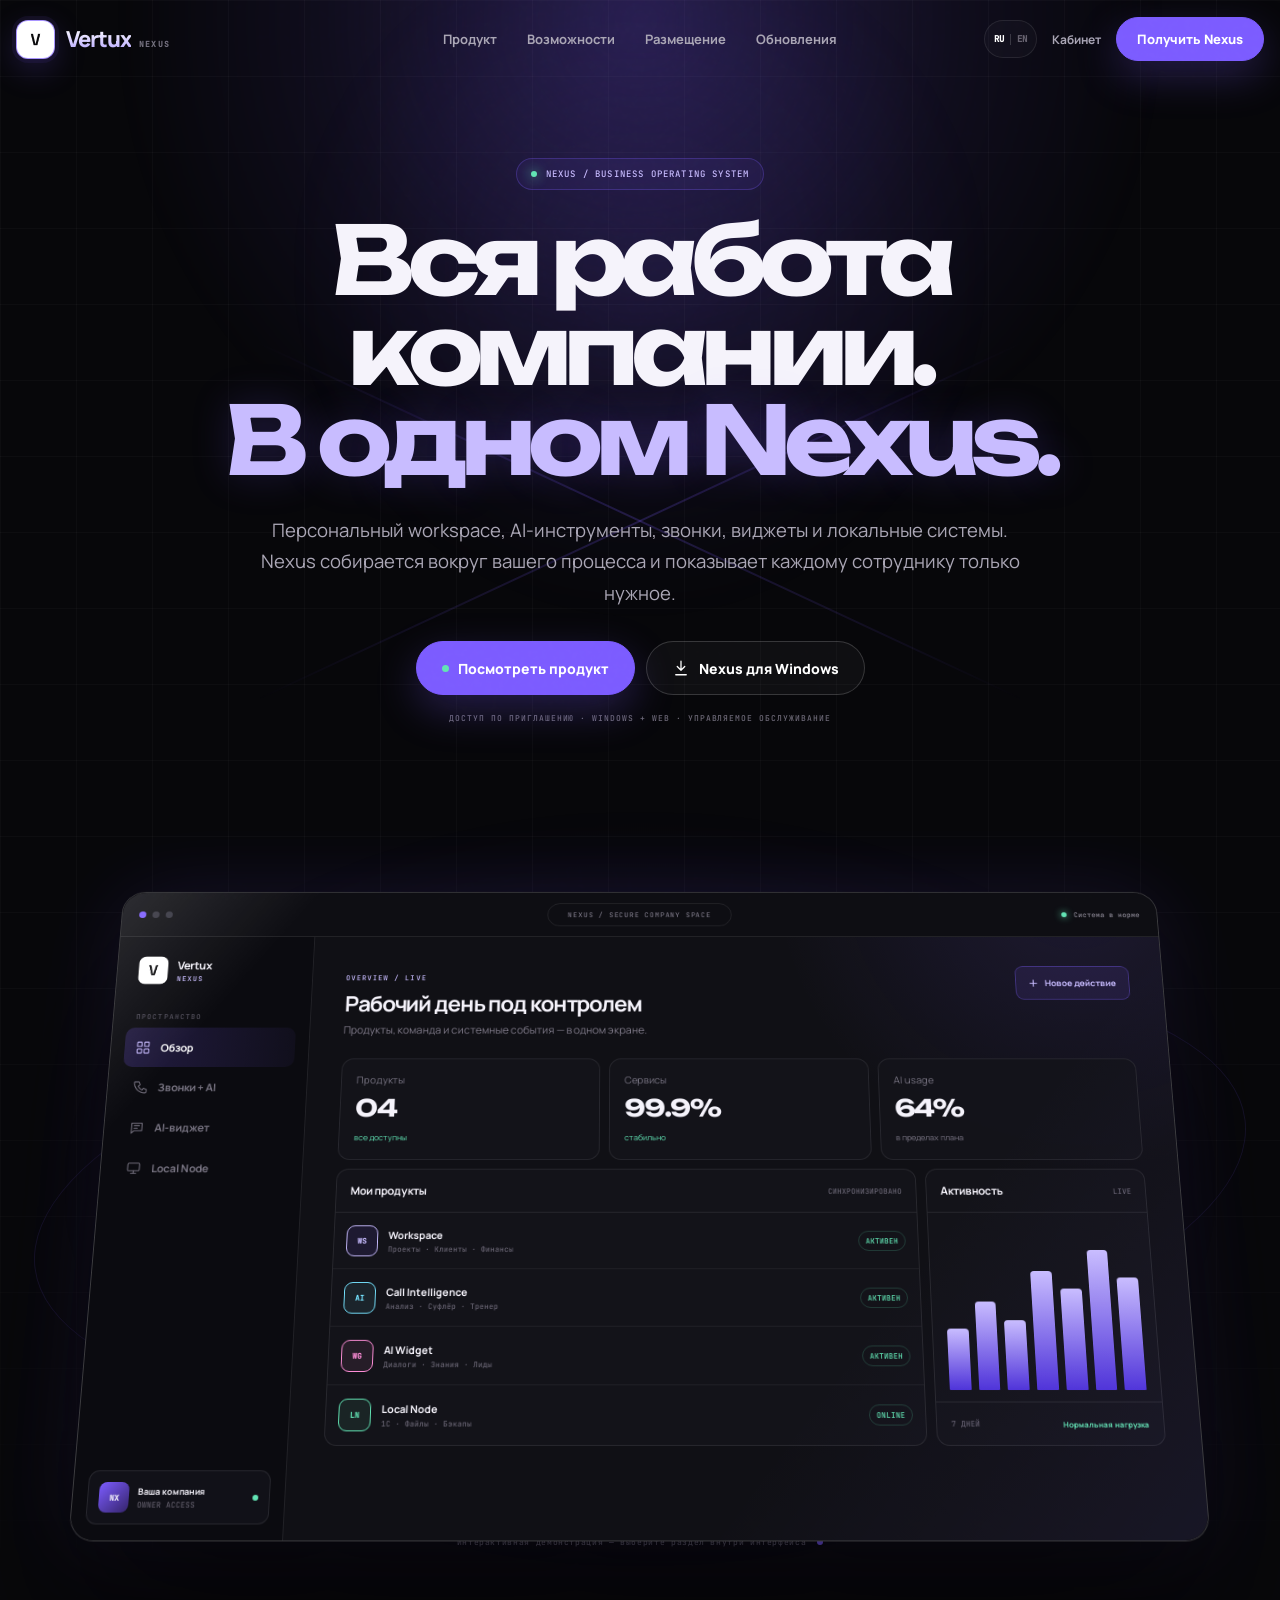
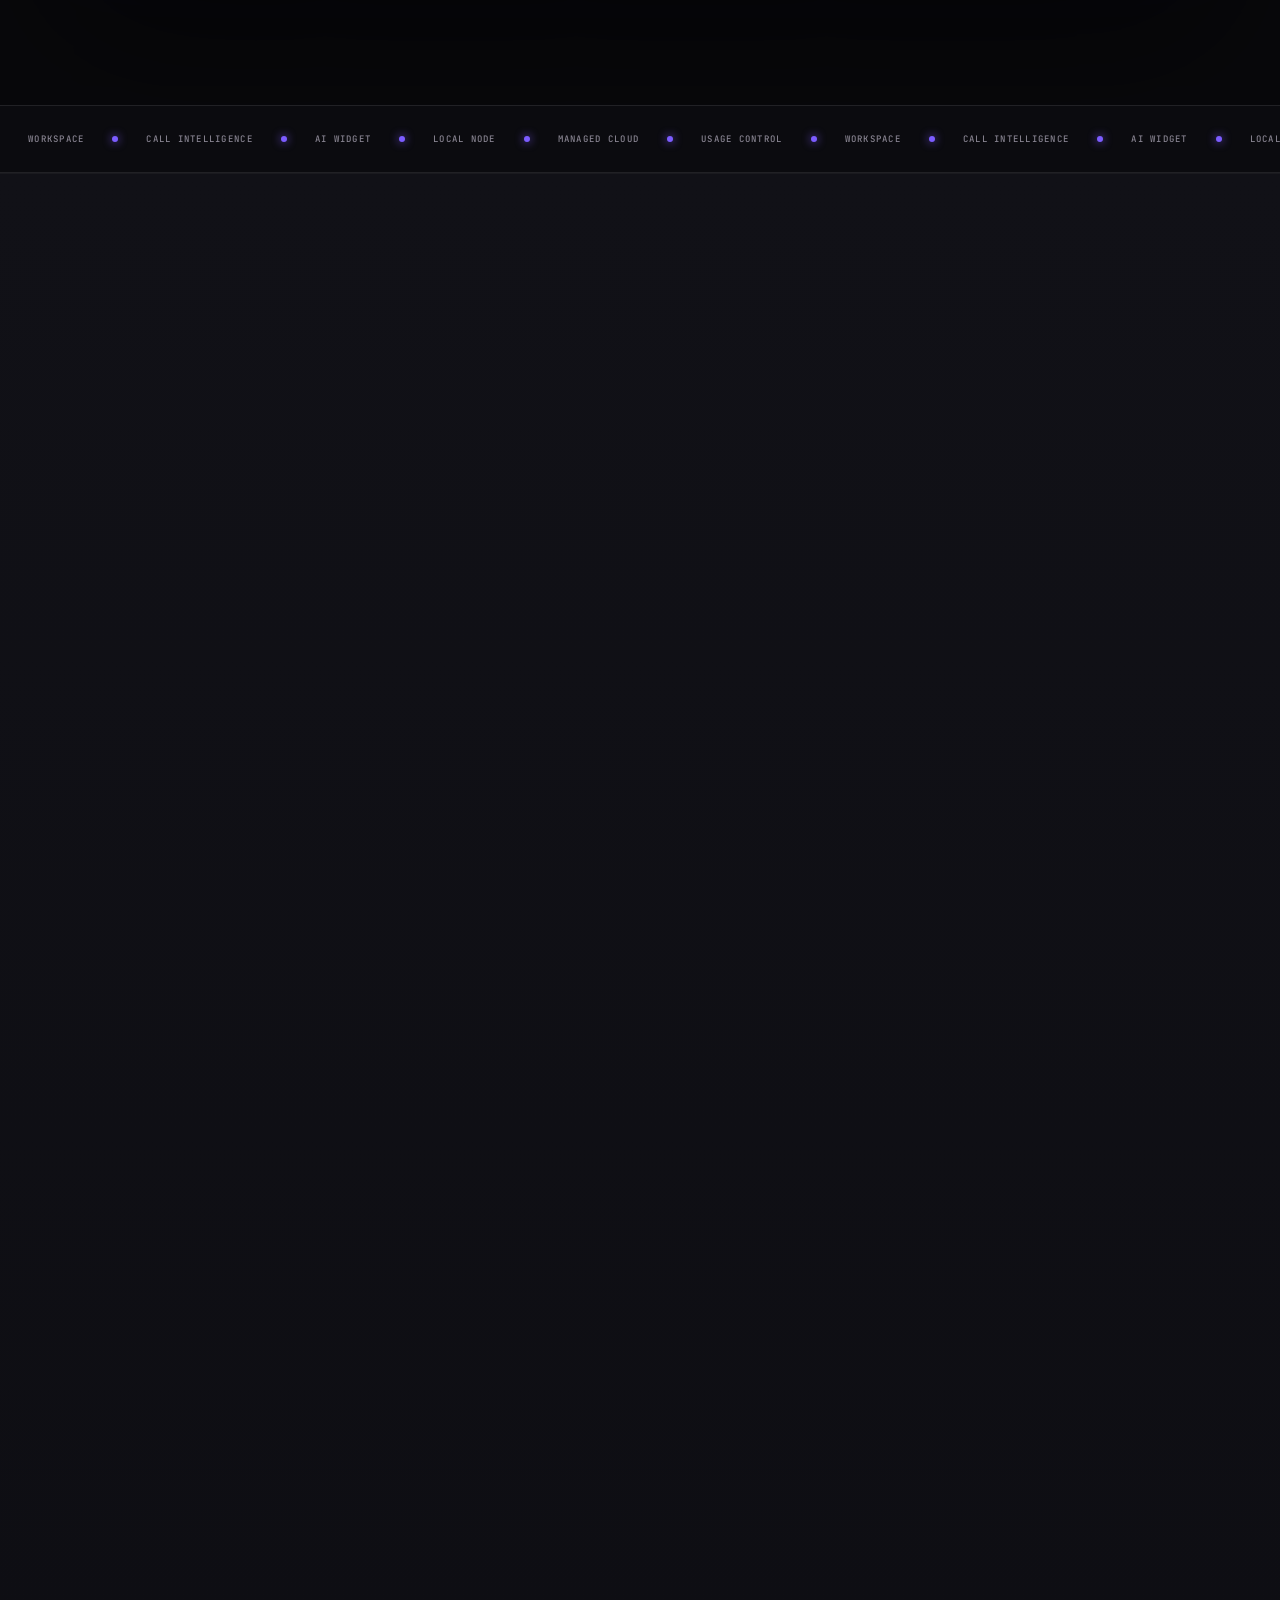
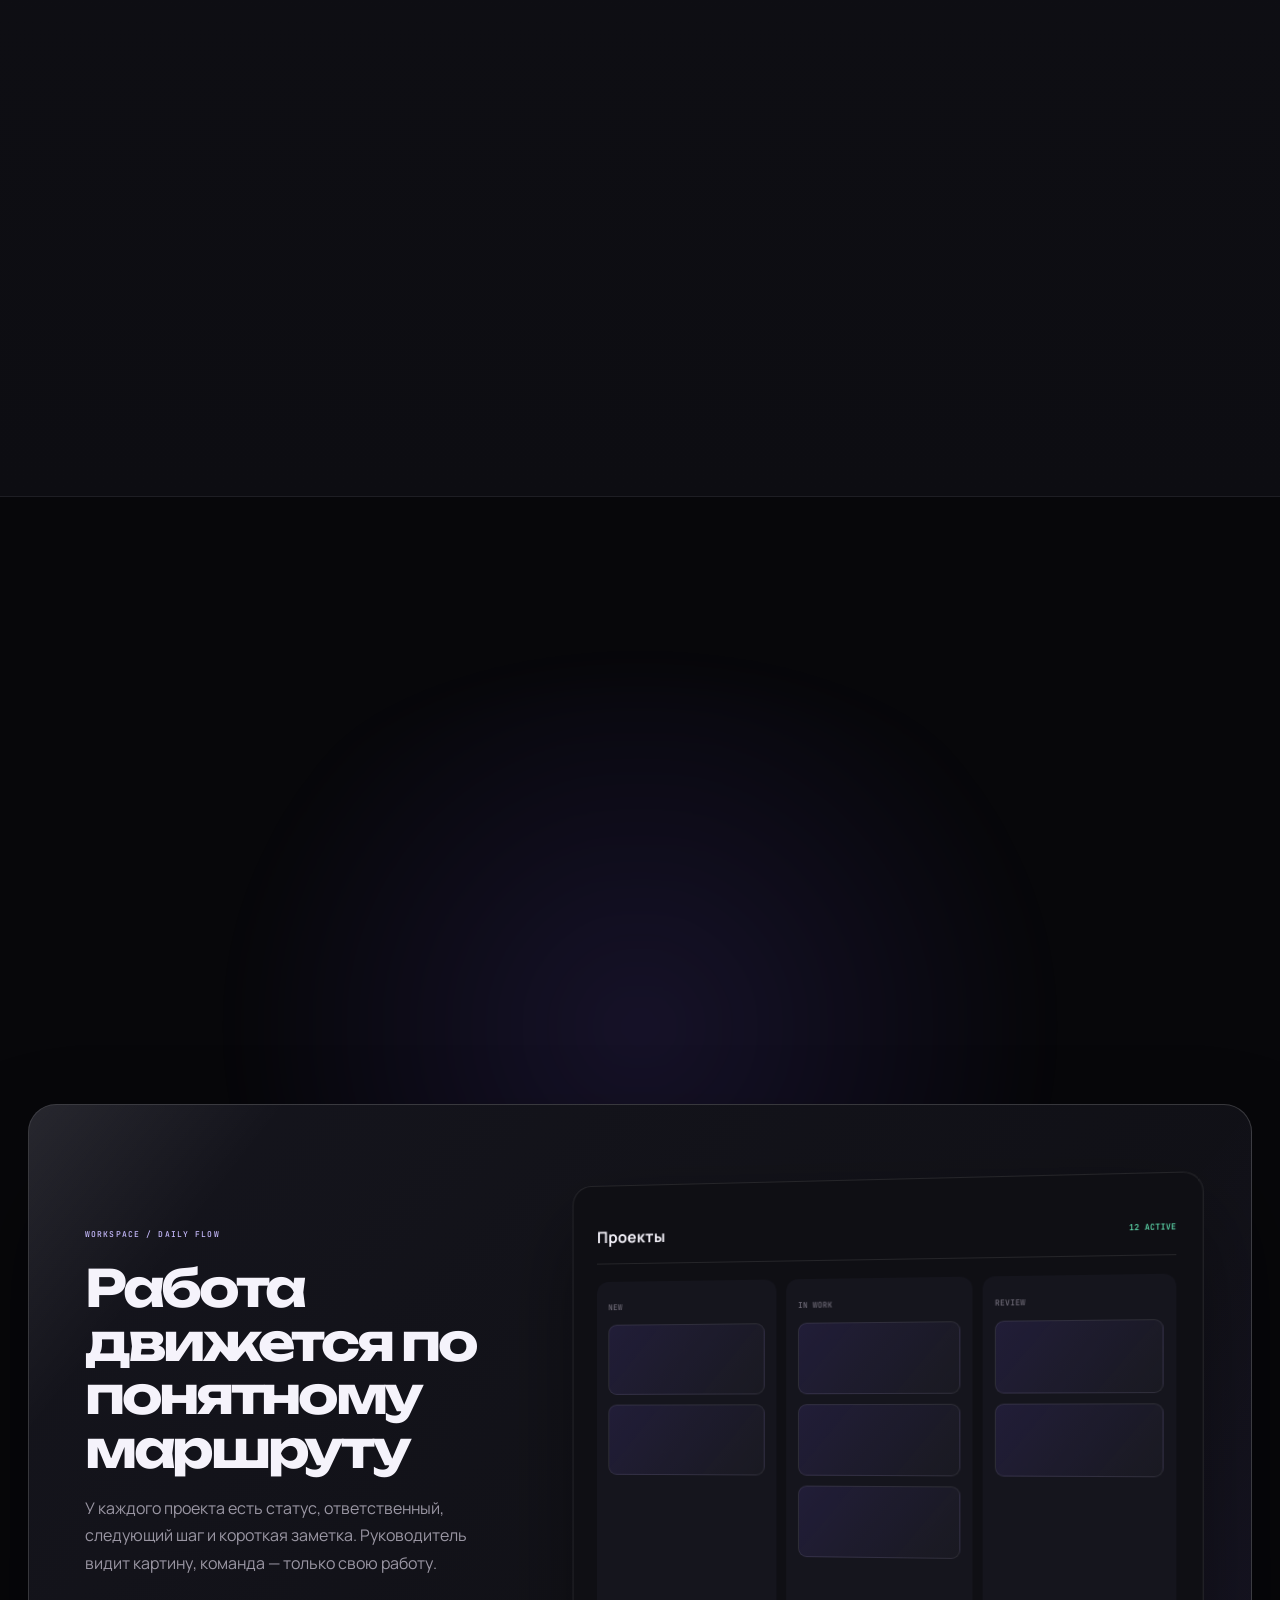
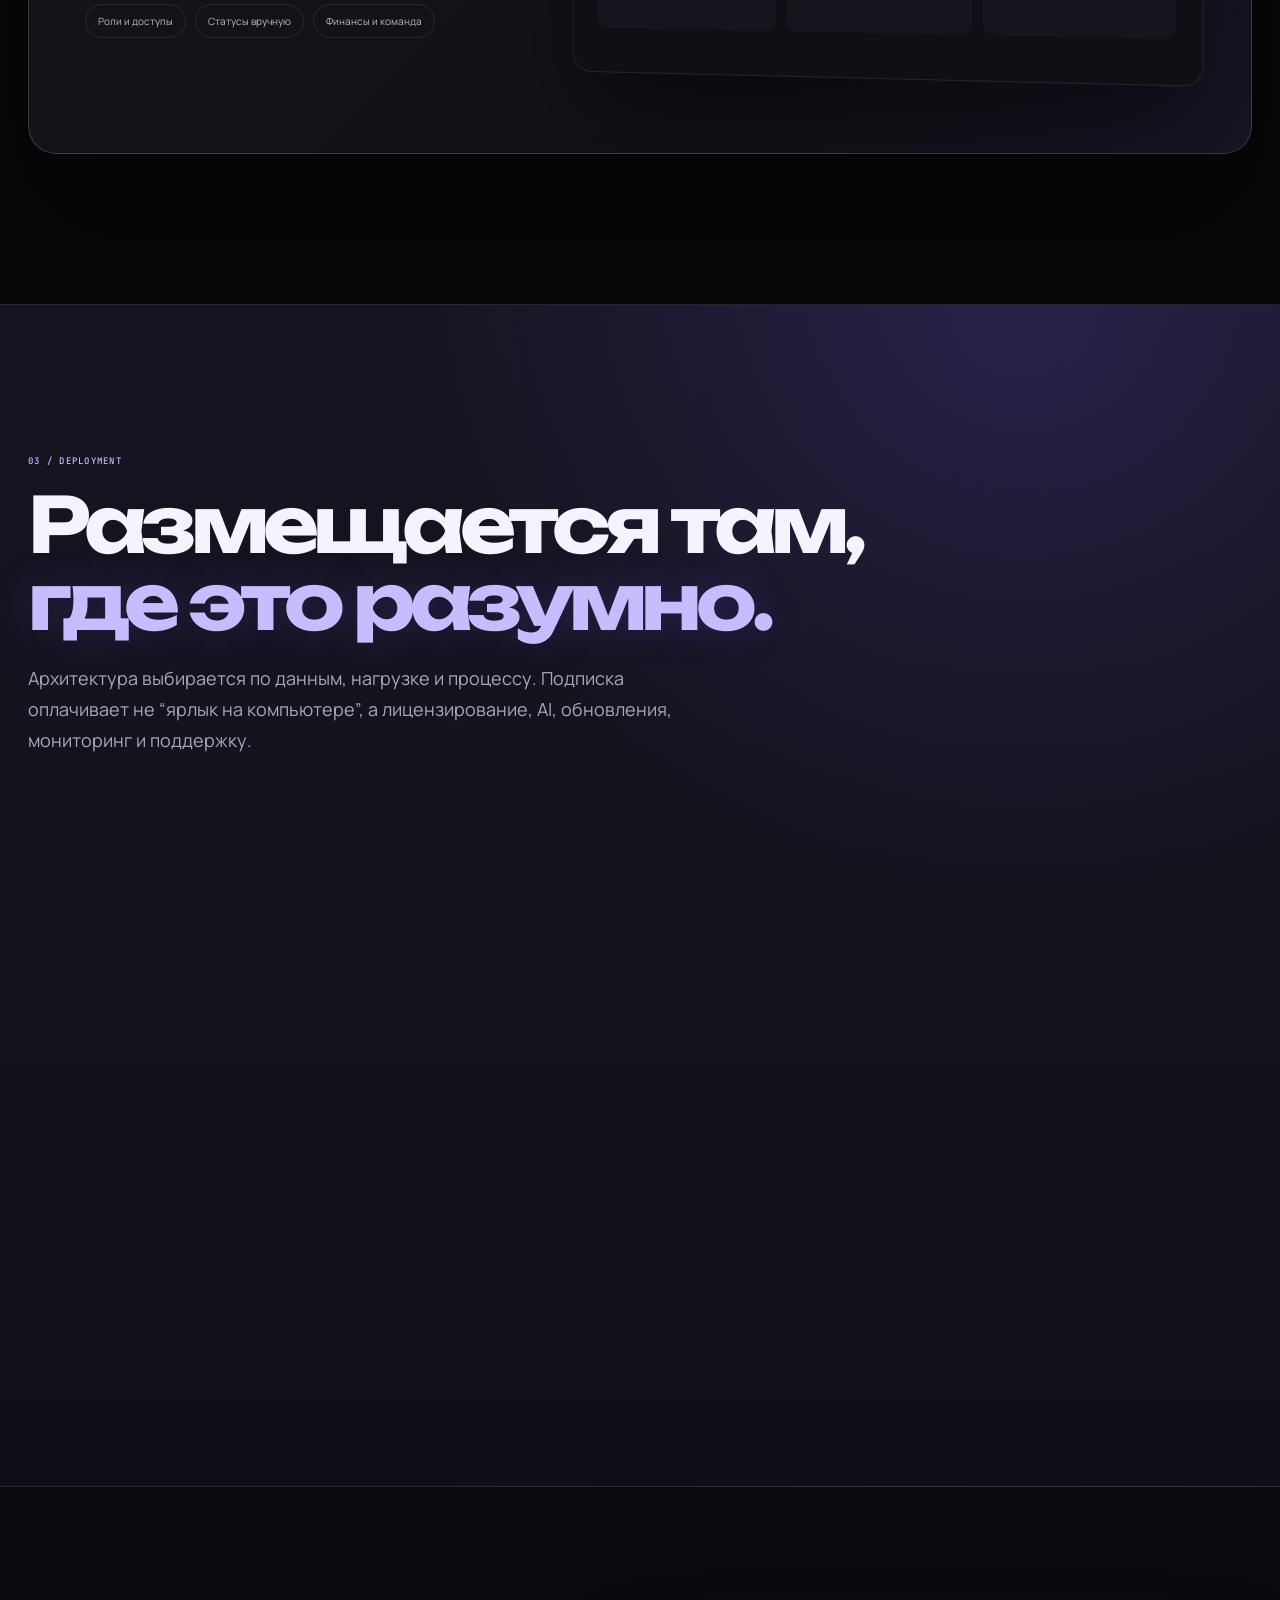
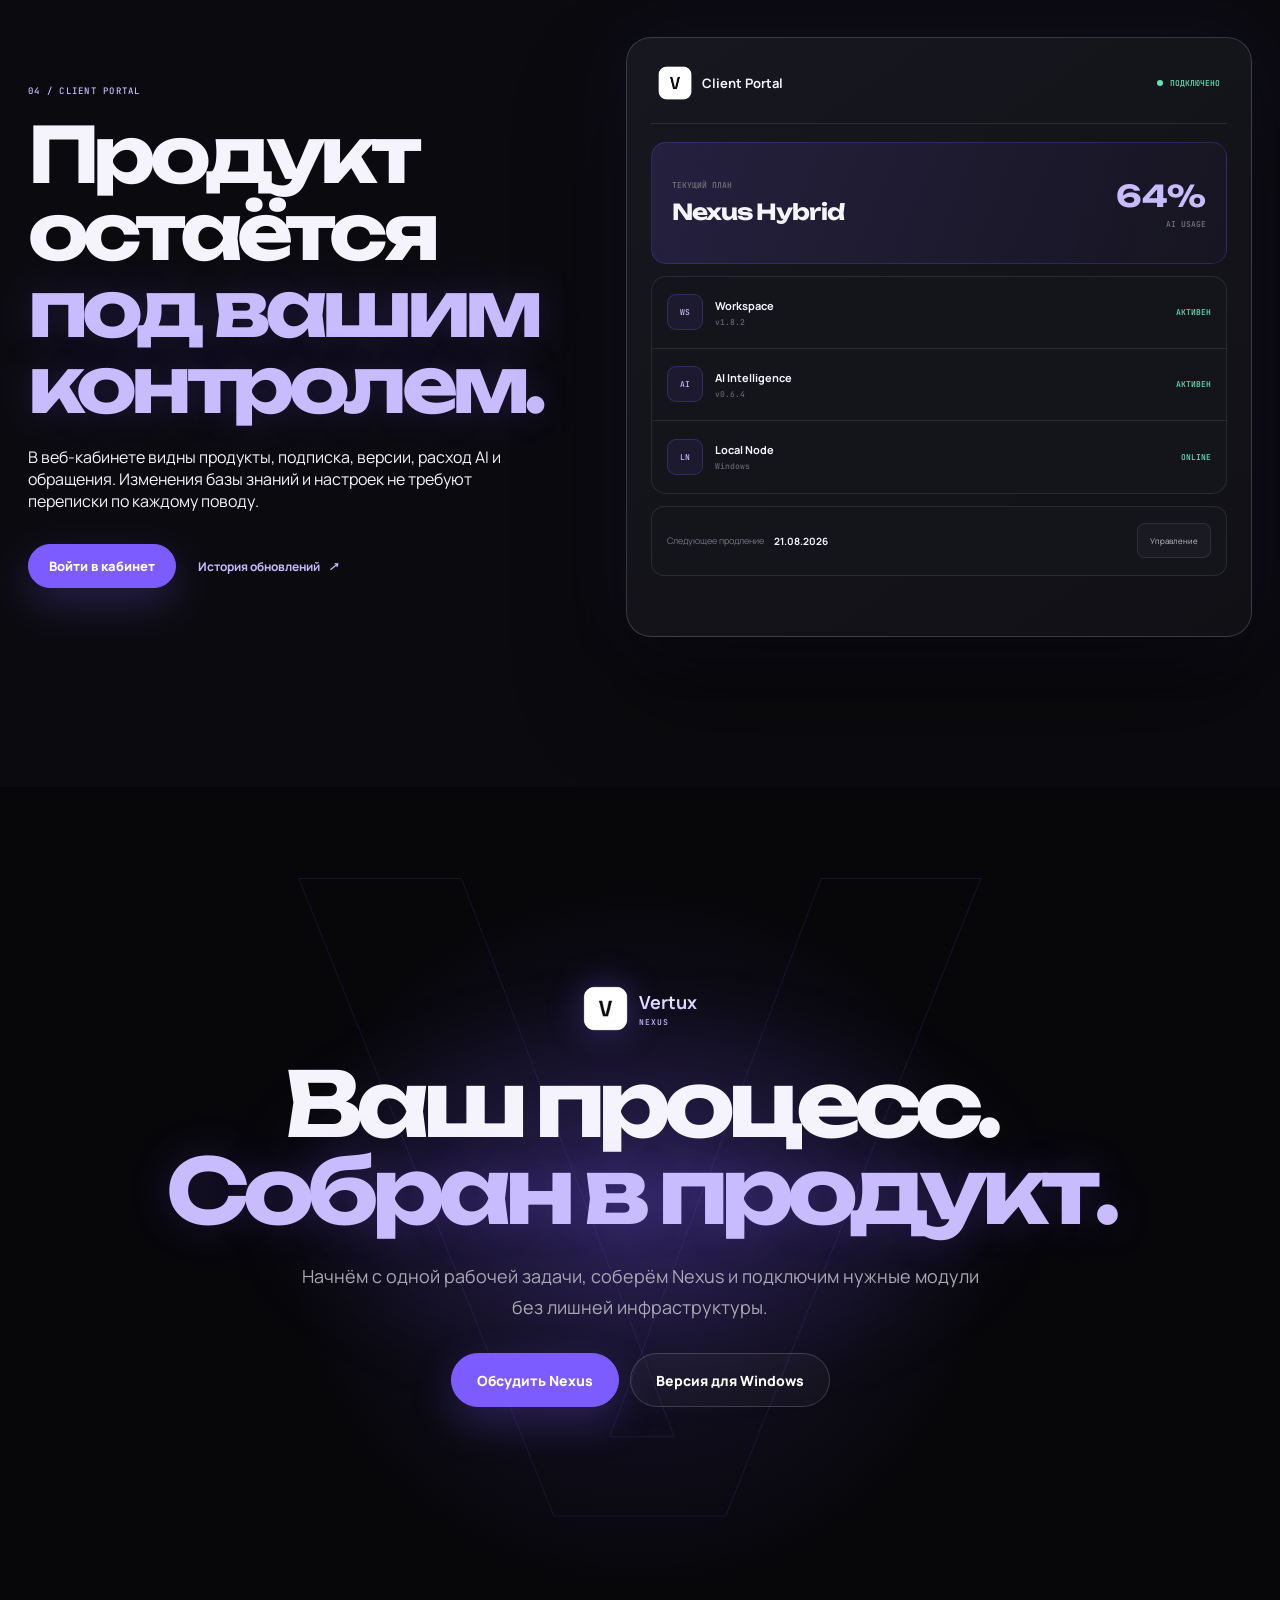
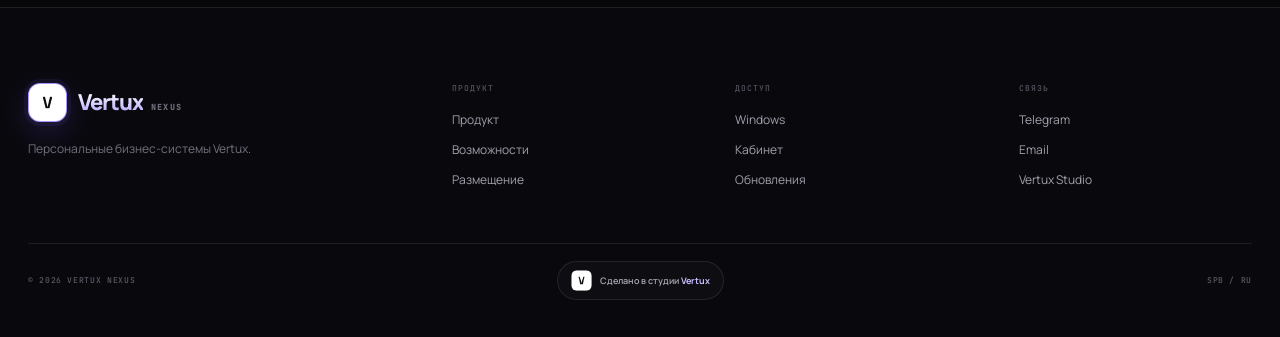
==== commit e605efc7: "feat: rebuild Nexus product presentation" ====
--- a/index.html
+++ b/index.html
@@ -3,453 +3,213 @@
 <head>
   <meta charset="utf-8">
   <meta name="viewport" content="width=device-width,initial-scale=1">
-  <meta name="theme-color" content="#07070A">
-  <meta name="description" content="Vertux Nexus собирает персональные workspace, AI-виджеты и локальные интеграции компании в одном защищённом приложении.">
-  <title>Vertux Nexus - бизнес собирается в одном приложении</title>
-  <meta property="og:title" content="Vertux Nexus - ваш бизнес в одном приложении">
-  <meta property="og:description" content="Персональный workspace, AI-виджет, usage и локальные интеграции с единым входом.">
+  <meta name="theme-color" content="#07070a">
+  <meta name="description" content="Vertux Nexus объединяет персональные workspace, AI-инструменты, звонки, виджеты и локальные системы компании в одном защищённом пространстве.">
+  <meta property="og:title" content="Vertux Nexus — рабочая система вашей компании">
+  <meta property="og:description" content="Workspace, AI, звонки, виджеты и локальные интеграции. Один вход, один контур управления.">
+  <title>Vertux Nexus — рабочая система вашей компании</title>
   <link rel="icon" href="icon.svg" type="image/svg+xml">
   <link rel="stylesheet" href="assets/fonts/fonts.css">
-  <style>
-    :root{
-      color-scheme:dark;
-      --bg:#07070a;--bg-soft:#0a0a0f;--surface:#111118;--surface-2:#171721;
-      --text:#f6f5fb;--muted:#aaa7b5;--faint:#6d6978;--line:rgba(255,255,255,.1);
-      --line-bright:rgba(255,255,255,.18);--purple:#7c5cff;--purple-soft:#c8bcff;
-      --purple-deep:#4d32d8;--cyan:#73e7ff;--green:#66e3b4;
-      --display:'Unbounded',system-ui,sans-serif;--body:'Manrope',system-ui,sans-serif;
-      --mono:'JetBrains Mono',monospace;--page:min(1380px,calc(100vw - 48px));
-      --mx:50vw;--my:30vh;
-    }
-    *{box-sizing:border-box}
-    html{scroll-behavior:smooth;background:var(--bg)}
-    body{margin:0;overflow-x:hidden;background:var(--bg);color:var(--text);font-family:var(--body);font-size:16px;-webkit-font-smoothing:antialiased}
-    body:before{content:"";position:fixed;z-index:1000;inset:0;pointer-events:none;opacity:.055;background-image:url("data:image/svg+xml,%3Csvg viewBox='0 0 180 180' xmlns='http://www.w3.org/2000/svg'%3E%3Cfilter id='n'%3E%3CfeTurbulence type='fractalNoise' baseFrequency='.8' numOctaves='3' stitchTiles='stitch'/%3E%3C/filter%3E%3Crect width='100%25' height='100%25' filter='url(%23n)' opacity='.55'/%3E%3C/svg%3E")}
-    body:after{content:"";position:fixed;z-index:-3;inset:0;pointer-events:none;background:radial-gradient(520px circle at var(--mx) var(--my),rgba(124,92,255,.09),transparent 72%)}
-    a{color:inherit;text-decoration:none}
-    button{font:inherit;color:inherit;cursor:pointer}
-    svg{display:block}
-    .page{width:var(--page);margin-inline:auto}
-    .sr-only{position:absolute;width:1px;height:1px;padding:0;margin:-1px;overflow:hidden;clip:rect(0,0,0,0);white-space:nowrap;border:0}
-    .mono{font:500 10px var(--mono);letter-spacing:.14em;text-transform:uppercase}
-    .eyebrow{display:flex;align-items:center;gap:10px;margin:0;color:var(--purple-soft);font:500 10px var(--mono);letter-spacing:.14em;text-transform:uppercase}
-    .eyebrow:before{content:"";width:24px;height:1px;background:currentColor}
-    .reveal{opacity:0;transform:translateY(30px);transition:opacity .9s cubic-bezier(.2,.7,.2,1),transform .9s cubic-bezier(.2,.7,.2,1)}
-    .reveal.visible{opacity:1;transform:none}
-    .focus-ring:focus-visible,a:focus-visible,button:focus-visible{outline:2px solid var(--purple-soft);outline-offset:4px}
-
-    .topbar{position:fixed;z-index:100;top:0;left:0;right:0;transition:background .3s,border-color .3s}
-    .topbar.scrolled{background:rgba(7,7,10,.72);border-bottom:1px solid var(--line);backdrop-filter:blur(24px)}
-    .nav-shell{width:min(1440px,calc(100vw - 32px));height:82px;margin:auto;display:grid;grid-template-columns:1fr auto 1fr;align-items:center}
-    .brand{display:flex;align-items:center;gap:12px;width:max-content}
-    .brand-mark{position:relative;width:36px;height:36px;display:grid;place-items:center;border:1px solid rgba(255,255,255,.8);border-radius:10px;background:#fff;color:#0a0a0f;font:800 14px var(--display);box-shadow:0 0 0 5px rgba(124,92,255,.08),0 12px 30px rgba(124,92,255,.24)}
-    .brand-mark:after{content:"";position:absolute;inset:-7px;border:1px solid rgba(124,92,255,.22);border-radius:15px}
-    .brand-copy{display:grid;gap:2px}
-    .brand-copy strong{font:700 13px var(--display);letter-spacing:-.04em}
-    .brand-copy small{color:var(--faint);font:500 7px var(--mono);letter-spacing:.16em}
-    .nav-links{display:flex;align-items:center;gap:32px}
-    .nav-links a{position:relative;color:var(--muted);font-size:12px;font-weight:600;transition:color .2s}
-    .nav-links a:after{content:"";position:absolute;left:0;right:100%;bottom:-8px;height:1px;background:var(--purple);transition:right .25s}
-    .nav-links a:hover{color:#fff}.nav-links a:hover:after{right:0}
-    .nav-actions{justify-self:end;display:flex;gap:9px}
-    .nav-button,.button{display:inline-flex;align-items:center;justify-content:center;gap:9px;border-radius:999px;border:1px solid var(--line-bright);font-weight:700;transition:transform .25s,border-color .25s,background .25s,box-shadow .25s}
-    .nav-button{height:42px;padding:0 17px;background:rgba(255,255,255,.035);font-size:11px}
-    .nav-button:hover,.button.ghost:hover{transform:translateY(-2px);border-color:rgba(200,188,255,.55);background:rgba(124,92,255,.08)}
-    .nav-button.primary,.button.primary{border-color:var(--purple);background:var(--purple);box-shadow:0 14px 40px rgba(124,92,255,.23)}
-    .nav-button.primary:hover,.button.primary:hover{transform:translateY(-2px);background:#896fff;box-shadow:0 18px 52px rgba(124,92,255,.35)}
-    .menu-toggle{display:none;width:42px;height:42px;border:1px solid var(--line);border-radius:50%;background:rgba(255,255,255,.035)}
-
-    .hero{position:relative;min-height:1120px;padding:154px 0 80px;overflow:hidden}
-    .hero-grid{position:absolute;z-index:-2;inset:0;background-image:linear-gradient(rgba(255,255,255,.028) 1px,transparent 1px),linear-gradient(90deg,rgba(255,255,255,.028) 1px,transparent 1px);background-size:72px 72px;mask-image:linear-gradient(to bottom,#000 0,rgba(0,0,0,.85) 55%,transparent 93%)}
-    .hero-glow{position:absolute;z-index:-1;top:-260px;left:50%;width:1100px;height:900px;transform:translateX(-50%);border-radius:50%;background:radial-gradient(circle,rgba(124,92,255,.24),rgba(124,92,255,.06) 40%,transparent 68%);filter:blur(12px)}
-    .hero-copy{position:relative;z-index:5;max-width:1050px;margin:0 auto;text-align:center}
-    .hero-kicker{width:max-content;margin:0 auto 24px;padding:8px 13px;display:flex;align-items:center;gap:9px;border:1px solid rgba(124,92,255,.25);border-radius:999px;background:rgba(124,92,255,.065);color:var(--purple-soft);font:500 9px var(--mono);letter-spacing:.12em;text-transform:uppercase;backdrop-filter:blur(10px)}
-    .hero-kicker i{width:6px;height:6px;border-radius:50%;background:var(--green);box-shadow:0 0 12px var(--green)}
-    h1{margin:0;font:650 clamp(56px,8.3vw,126px)/.91 var(--display);letter-spacing:-.085em}
-    h1 .line{display:block}
-    h1 .accent{position:relative;color:var(--purple-soft);text-shadow:0 0 40px rgba(124,92,255,.22)}
-    h1 .accent:after{content:"";position:absolute;left:2%;right:2%;bottom:-12px;height:13px;background:radial-gradient(ellipse,rgba(124,92,255,.5),transparent 70%);filter:blur(7px)}
-    .hero-copy>p{max-width:680px;margin:31px auto 0;color:var(--muted);font-size:clamp(16px,1.4vw,20px);line-height:1.65}
-    .hero-actions{margin-top:31px;display:flex;justify-content:center;gap:11px;flex-wrap:wrap}
-    .button{height:52px;padding:0 22px;background:rgba(255,255,255,.035);font-size:13px}
-    .button svg{width:17px;height:17px}
-    .button .dot{width:7px;height:7px;border-radius:50%;background:currentColor}
-    .hero-meta{margin-top:17px;color:var(--faint);font:500 8px var(--mono);letter-spacing:.1em;text-transform:uppercase}
-
-    .product-orbit{position:relative;height:630px;margin:68px auto 0;perspective:1500px}
-    .orbit-ring{position:absolute;left:50%;top:44%;width:1100px;height:410px;border:1px solid rgba(124,92,255,.13);border-radius:50%;transform:translate(-50%,-50%) rotate(-5deg)}
-    .orbit-ring.r2{width:820px;height:300px;border-color:rgba(115,231,255,.09);transform:translate(-50%,-50%) rotate(8deg)}
-    .orbit-ring:before,.orbit-ring:after{content:"";position:absolute;width:7px;height:7px;border-radius:50%;background:var(--purple-soft);box-shadow:0 0 18px var(--purple)}
-    .orbit-ring:before{left:13%;top:25%}.orbit-ring:after{right:9%;bottom:30%;background:var(--cyan);box-shadow:0 0 18px var(--cyan)}
-    .app-device{position:absolute;z-index:4;left:50%;top:42px;width:min(1120px,82vw);height:570px;transform:translateX(-50%) rotateX(5deg) rotateY(var(--tilt-x,0deg));transform-style:preserve-3d;transition:transform .16s linear}
-    .device-frame{position:absolute;inset:0;border:1px solid rgba(255,255,255,.2);border-radius:24px;background:#0a0a0e;box-shadow:0 80px 150px rgba(0,0,0,.68),0 0 100px rgba(124,92,255,.16),inset 0 1px rgba(255,255,255,.08);overflow:hidden}
-    .device-frame:before{content:"";position:absolute;z-index:10;inset:0;border-radius:24px;pointer-events:none;background:linear-gradient(125deg,rgba(255,255,255,.15),transparent 13%,transparent 68%,rgba(124,92,255,.08));mix-blend-mode:screen}
-    .device-top{height:50px;padding:0 17px;display:grid;grid-template-columns:1fr auto 1fr;align-items:center;border-bottom:1px solid var(--line);background:#0e0e13}
-    .traffic{display:flex;gap:6px}.traffic i{width:7px;height:7px;border-radius:50%;background:#353541}.traffic i:first-child{background:var(--purple)}
-    .device-url{padding:7px 17px;border:1px solid var(--line);border-radius:999px;color:#777382;font:500 7px var(--mono);letter-spacing:.08em}
-    .device-live{justify-self:end;display:flex;align-items:center;gap:7px;color:#8d8997;font:500 7px var(--mono)}.device-live i{width:5px;height:5px;border-radius:50%;background:var(--green);box-shadow:0 0 8px var(--green)}
-    .device-body{height:calc(100% - 50px);display:grid;grid-template-columns:190px 1fr}
-    .device-side{padding:18px 12px;border-right:1px solid var(--line);background:#0b0b10}
-    .side-logo{padding:0 8px 21px;display:flex;align-items:center;gap:9px;font:700 10px var(--display)}
-    .side-logo i{width:25px;height:25px;display:grid;place-items:center;border-radius:7px;background:#fff;color:#09090c;font:800 9px var(--display);font-style:normal}
-    .side-caption{margin:14px 9px 6px;color:#4f4c59;font:500 6px var(--mono);letter-spacing:.12em;text-transform:uppercase}
-    .side-nav{height:35px;padding:0 9px;display:flex;align-items:center;gap:8px;border-radius:8px;color:#74707e;font-size:8px}
-    .side-nav svg{width:13px;height:13px;stroke:currentColor;fill:none;stroke-width:1.5}
-    .side-nav.active{color:#fff;background:linear-gradient(90deg,rgba(124,92,255,.18),rgba(124,92,255,.04))}
-    .side-nav.active svg{color:var(--purple-soft)}
-    .user-tile{margin-top:44px;padding:10px;display:flex;align-items:center;gap:8px;border:1px solid var(--line);border-radius:9px;background:#101016}
-    .user-avatar{width:26px;height:26px;display:grid;place-items:center;border-radius:7px;background:linear-gradient(135deg,var(--purple),#332069);font:600 7px var(--mono)}
-    .user-tile span{display:grid;gap:2px;font-size:7px}.user-tile small{color:#5f5b68;font:500 5px var(--mono)}
-    .device-main{position:relative;padding:25px 27px;background:radial-gradient(circle at 85% 0,rgba(124,92,255,.09),transparent 28%),#101015;overflow:hidden}
-    .app-head{display:flex;align-items:flex-start;justify-content:space-between}
-    .app-head small{color:var(--purple-soft);font:500 6px var(--mono);letter-spacing:.12em}.app-head h2{margin:6px 0 0;font-size:19px;letter-spacing:-.04em}
-    .app-head-actions{display:flex;gap:7px}.app-icon-button{width:31px;height:31px;display:grid;place-items:center;border:1px solid var(--line);border-radius:8px;background:#15151c}.app-icon-button svg{width:12px;height:12px;stroke:#aaa6b4;fill:none}
-    .company-banner{margin-top:19px;padding:15px 17px;display:flex;align-items:center;justify-content:space-between;border:1px solid rgba(124,92,255,.2);border-radius:12px;background:linear-gradient(100deg,rgba(124,92,255,.13),rgba(124,92,255,.035) 55%,rgba(115,231,255,.025))}
-    .company-id{display:flex;align-items:center;gap:11px}.company-emblem{width:37px;height:37px;display:grid;place-items:center;border-radius:10px;background:rgba(124,92,255,.15);color:var(--purple-soft);font:600 8px var(--mono)}
-    .company-id strong,.company-id small{display:block}.company-id strong{font-size:10px}.company-id small{margin-top:3px;color:#6f6b79;font:500 6px var(--mono)}
-    .company-state{display:flex;align-items:center;gap:7px;color:var(--green);font:500 6px var(--mono)}.company-state i{width:5px;height:5px;border-radius:50%;background:currentColor}
-    .app-layout{display:grid;grid-template-columns:1.35fr .65fr;gap:9px;margin-top:9px}
-    .app-block{border:1px solid var(--line);border-radius:11px;background:#14141b;overflow:hidden}
-    .block-head{height:40px;padding:0 13px;display:flex;align-items:center;justify-content:space-between;border-bottom:1px solid var(--line)}
-    .block-head strong{font-size:8px}.block-head span{color:#615d6b;font:500 6px var(--mono)}
-    .product-list{padding:7px}.product-row{padding:10px;display:grid;grid-template-columns:auto 1fr auto;align-items:center;gap:9px;border-radius:8px;transition:background .2s}.product-row:hover{background:rgba(255,255,255,.025)}
-    .product-glyph{width:29px;height:29px;display:grid;place-items:center;border:1px solid rgba(124,92,255,.25);border-radius:8px;background:rgba(124,92,255,.08);color:var(--purple-soft);font:500 6px var(--mono)}
-    .product-row strong,.product-row small{display:block}.product-row strong{font-size:8px}.product-row small{margin-top:3px;color:#615d6b;font:500 5px var(--mono)}
-    .row-state{padding:5px 7px;border:1px solid rgba(102,227,180,.2);border-radius:999px;color:var(--green);font:500 5px var(--mono)}
-    .usage-chart{height:116px;padding:15px 13px 10px;display:flex;align-items:flex-end;gap:6px}
-    .usage-chart i{flex:1;min-width:4px;border-radius:3px 3px 1px 1px;background:linear-gradient(to top,var(--purple-deep),var(--purple-soft));transform-origin:bottom;animation:barPulse 4s ease-in-out infinite alternate}
-    .usage-chart i:nth-child(1){height:22%}.usage-chart i:nth-child(2){height:46%}.usage-chart i:nth-child(3){height:33%}.usage-chart i:nth-child(4){height:68%}.usage-chart i:nth-child(5){height:52%}.usage-chart i:nth-child(6){height:82%}.usage-chart i:nth-child(7){height:61%}.usage-chart i:nth-child(8){height:94%}
-    .usage-chart i:nth-child(2n){animation-delay:-1.4s}.usage-chart i:nth-child(3n){animation-delay:-2.2s}
-    .usage-meta{padding:11px 13px;border-top:1px solid var(--line);display:flex;justify-content:space-between}.usage-meta span{color:#615d6b;font:500 5px var(--mono)}.usage-meta b{font:600 7px var(--mono);color:var(--purple-soft)}
-    @keyframes barPulse{to{filter:brightness(1.25);transform:scaleY(.82)}}
-    .float-card{position:absolute;z-index:8;min-width:170px;padding:12px 13px;display:flex;align-items:center;gap:10px;border:1px solid rgba(255,255,255,.16);border-radius:13px;background:rgba(17,17,24,.78);box-shadow:0 20px 50px rgba(0,0,0,.4);backdrop-filter:blur(18px);animation:floatY 5s ease-in-out infinite}
-    .float-card .fc-icon{width:31px;height:31px;display:grid;place-items:center;border-radius:9px;background:rgba(124,92,255,.16);color:var(--purple-soft);font:600 7px var(--mono)}
-    .float-card strong,.float-card small{display:block}.float-card strong{font-size:9px}.float-card small{margin-top:4px;color:#777382;font:500 6px var(--mono)}
-    .float-card.one{left:1.5%;top:23%}.float-card.two{right:0;top:17%;animation-delay:-1.7s}.float-card.three{left:6%;bottom:8%;animation-delay:-3.1s}.float-card.four{right:3%;bottom:5%;animation-delay:-2.3s}
-    .float-card .signal{margin-left:auto;width:7px;height:7px;border-radius:50%;background:var(--green);box-shadow:0 0 12px var(--green)}
-    @keyframes floatY{50%{transform:translateY(-12px)}}
-    .hero-fade{position:absolute;left:0;right:0;bottom:0;height:260px;background:linear-gradient(transparent,var(--bg))}
-
-    .signal-strip{position:relative;z-index:5;border-top:1px solid var(--line);border-bottom:1px solid var(--line);background:#0a0a0e;overflow:hidden}
-    .marquee{width:max-content;height:58px;display:flex;align-items:center;animation:marquee 28s linear infinite}
-    .marquee span{display:flex;align-items:center;gap:13px;padding:0 31px;color:#807c89;font:500 8px var(--mono);letter-spacing:.13em;text-transform:uppercase;white-space:nowrap}
-    .marquee i{width:5px;height:5px;border-radius:50%;background:var(--purple);box-shadow:0 0 10px var(--purple)}
-    @keyframes marquee{to{transform:translateX(-50%)}}
-
-    .section{position:relative;padding:150px 0}
-    .section-intro{max-width:830px}.section-intro h2{margin:20px 0 22px;font:650 clamp(42px,6.3vw,92px)/.98 var(--display);letter-spacing:-.075em}
-    .section-intro>p:last-child{max-width:650px;margin:0;color:var(--muted);font-size:18px;line-height:1.7}
-
-    .story{padding-bottom:100px}
-    .story-layout{display:grid;grid-template-columns:.77fr 1.23fr;gap:80px;margin-top:70px}
-    .story-copy{padding-bottom:25vh}
-    .story-step{min-height:66vh;padding:12vh 0 80px;border-top:1px solid var(--line);opacity:.28;transition:opacity .45s}
-    .story-step.active{opacity:1}
-    .step-index{color:var(--purple-soft);font:500 9px var(--mono);letter-spacing:.12em}
-    .story-step h3{max-width:520px;margin:19px 0 16px;font:650 clamp(31px,3.8vw,58px)/1.03 var(--display);letter-spacing:-.065em}
-    .story-step p{max-width:500px;margin:0;color:var(--muted);font-size:16px;line-height:1.75}
-    .step-points{margin-top:26px;display:grid;gap:12px}
-    .step-points span{display:flex;align-items:center;gap:10px;color:#d7d4df;font-size:12px}.step-points span:before{content:"";width:5px;height:5px;border-radius:50%;background:var(--purple)}
-    .story-stage-wrap{position:relative}
-    .story-stage{position:sticky;top:105px;height:calc(100vh - 140px);min-height:630px;display:grid;place-items:center}
-    .stage-halo{position:absolute;width:90%;aspect-ratio:1;border-radius:50%;background:radial-gradient(circle,rgba(124,92,255,.18),rgba(124,92,255,.04) 42%,transparent 68%);filter:blur(10px)}
-    .stage-shell{position:relative;width:min(720px,100%);aspect-ratio:1.16;border:1px solid var(--line-bright);border-radius:24px;background:#0d0d12;box-shadow:0 45px 110px rgba(0,0,0,.55),0 0 70px rgba(124,92,255,.09);overflow:hidden}
-    .stage-shell:before{content:"";position:absolute;z-index:8;inset:0;pointer-events:none;background:linear-gradient(135deg,rgba(255,255,255,.1),transparent 18%,transparent 75%,rgba(124,92,255,.08))}
-    .stage-bar{height:48px;padding:0 15px;display:flex;align-items:center;justify-content:space-between;border-bottom:1px solid var(--line);background:#101016}
-    .stage-title{font:600 8px var(--mono);letter-spacing:.13em}.stage-status{display:flex;align-items:center;gap:7px;color:var(--green);font:500 6px var(--mono)}.stage-status i{width:5px;height:5px;border-radius:50%;background:currentColor}
-    .scene{position:absolute;inset:49px 0 0;padding:27px;opacity:0;transform:translateY(18px) scale(.985);pointer-events:none;transition:opacity .5s,transform .65s cubic-bezier(.2,.7,.2,1)}
-    .scene.active{opacity:1;transform:none;pointer-events:auto}
-    .scene-label{color:var(--purple-soft);font:500 7px var(--mono);letter-spacing:.13em}.scene h4{margin:8px 0 18px;font-size:18px;letter-spacing:-.035em}
-    .scene-grid{display:grid;grid-template-columns:1fr 1fr;gap:9px}
-    .scene-product{position:relative;min-height:155px;padding:17px;border:1px solid var(--line);border-radius:12px;background:#14141b;overflow:hidden}
-    .scene-product:after{content:"";position:absolute;right:-35px;bottom:-45px;width:110px;height:110px;border:1px solid rgba(124,92,255,.15);border-radius:50%}
-    .scene-product span{color:#777280;font:500 6px var(--mono)}.scene-product h5{margin:33px 0 7px;font-size:11px}.scene-product p{max-width:185px;margin:0;color:#6d6977;font-size:8px;line-height:1.55}
-    .scene-product .mini-state{position:absolute;right:13px;top:13px;color:var(--green)}
-    .widget-scene{height:100%;display:grid;grid-template-columns:1.08fr .92fr;gap:10px}
-    .chat-window,.analytics-window{border:1px solid var(--line);border-radius:13px;background:#14141b;overflow:hidden}
-    .chat-head{height:49px;padding:0 14px;display:flex;align-items:center;gap:9px;border-bottom:1px solid var(--line)}.bot-mark{width:28px;height:28px;display:grid;place-items:center;border-radius:8px;background:rgba(124,92,255,.14);color:var(--purple-soft);font:600 7px var(--mono)}
-    .chat-head strong,.chat-head small{display:block}.chat-head strong{font-size:8px}.chat-head small{margin-top:2px;color:var(--green);font:500 5px var(--mono)}
-    .messages{padding:16px;display:grid;gap:9px}.bubble{max-width:82%;padding:10px 11px;border-radius:10px;background:#1a1a23;color:#a8a4b0;font-size:7px;line-height:1.55}.bubble.user{justify-self:end;background:var(--purple);color:#fff}.typing{display:flex;gap:3px}.typing i{width:4px;height:4px;border-radius:50%;background:#8e8997;animation:typing 1.1s infinite}.typing i:nth-child(2){animation-delay:.15s}.typing i:nth-child(3){animation-delay:.3s}
-    @keyframes typing{50%{transform:translateY(-3px);opacity:.45}}
-    .analytic-head{padding:15px;border-bottom:1px solid var(--line)}.analytic-head span{color:#706c79;font:500 6px var(--mono)}.analytic-head b{display:block;margin-top:7px;font:650 22px var(--display)}
-    .donut{position:relative;width:115px;height:115px;margin:23px auto;border-radius:50%;background:conic-gradient(var(--purple) 0 72%,#23232e 72%);display:grid;place-items:center}.donut:before{content:"";width:82px;height:82px;border-radius:50%;background:#14141b}.donut span{position:absolute;font:600 12px var(--display)}
-    .answer-stats{padding:0 15px 15px;display:grid;gap:7px}.answer-stats div{display:flex;justify-content:space-between;color:#797582;font-size:7px}.answer-stats b{color:#d9d5df}
-    .hybrid-map{position:relative;height:100%}.map-node{position:absolute;width:152px;padding:15px;border:1px solid var(--line);border-radius:13px;background:#15151c;text-align:center;box-shadow:0 25px 50px rgba(0,0,0,.25)}.map-node strong{display:block;font-size:9px}.map-node small{display:block;margin-top:5px;color:#686472;font:500 6px var(--mono)}.map-node.hub{left:50%;top:12%;transform:translateX(-50%);border-color:rgba(124,92,255,.35)}.map-node.cloud{left:10%;bottom:17%}.map-node.local{right:10%;bottom:17%}.map-node.local:after{content:"1С";position:absolute;right:10px;top:10px;width:24px;height:24px;display:grid;place-items:center;border-radius:7px;background:rgba(115,231,255,.11);color:var(--cyan);font:600 6px var(--mono)}.map-line{position:absolute;left:50%;top:36%;width:1px;height:34%;background:linear-gradient(var(--purple),rgba(124,92,255,.1))}.map-line:before,.map-line:after{content:"";position:absolute;bottom:0;width:235px;height:1px;background:linear-gradient(90deg,transparent,var(--purple))}.map-line:before{right:0;transform-origin:right;transform:rotate(-25deg)}.map-line:after{left:0;transform-origin:left;transform:rotate(25deg);background:linear-gradient(90deg,var(--purple),transparent)}.packet{position:absolute;z-index:4;left:calc(50% - 3px);top:39%;width:6px;height:6px;border-radius:50%;background:var(--cyan);box-shadow:0 0 12px var(--cyan);animation:packet 2.8s ease-in-out infinite}@keyframes packet{70%,100%{top:67%;opacity:.2}}
-    .map-note{position:absolute;left:50%;bottom:2%;transform:translateX(-50%);color:#686472;font:500 6px var(--mono);white-space:nowrap}
-
-    .showcase{padding-top:90px;overflow:hidden}
-    .showcase-head{display:flex;align-items:end;justify-content:space-between;gap:60px}.showcase-head .section-intro{max-width:900px}.showcase-note{max-width:310px;margin-bottom:8px;color:var(--muted);font-size:14px;line-height:1.65}
-    .worlds{margin-top:70px;display:grid;gap:13px}
-    .world{position:relative;min-height:420px;border:1px solid var(--line);border-radius:25px;background:#0e0e13;overflow:hidden;transition:border-color .3s}
-    .world:hover{border-color:rgba(124,92,255,.35)}
-    .world-bg{position:absolute;inset:0;background:radial-gradient(circle at 78% 50%,rgba(124,92,255,.18),transparent 38%)}
-    .world.widget .world-bg{background:radial-gradient(circle at 75% 45%,rgba(115,231,255,.11),transparent 35%)}
-    .world.hybrid .world-bg{background:radial-gradient(circle at 72% 50%,rgba(124,92,255,.12),transparent 42%),linear-gradient(115deg,transparent,rgba(255,255,255,.015))}
-    .world-copy{position:relative;z-index:3;width:48%;padding:58px}.world-index{color:var(--purple-soft);font:500 8px var(--mono);letter-spacing:.14em}.world h3{margin:47px 0 15px;font:650 clamp(34px,4.5vw,66px)/1 var(--display);letter-spacing:-.07em}.world p{max-width:510px;margin:0;color:var(--muted);line-height:1.75}.world-link{margin-top:30px;display:inline-flex;align-items:center;gap:10px;color:#ddd9e6;font-size:12px;font-weight:700}.world-link i{width:31px;height:31px;display:grid;place-items:center;border:1px solid var(--line);border-radius:50%;font-style:normal;transition:transform .25s}.world:hover .world-link i{transform:translateX(4px);border-color:var(--purple)}
-    .world-visual{position:absolute;right:-1%;top:50%;width:52%;height:78%;transform:translateY(-50%)}
-    .workspace-stack{position:absolute;inset:8% 5%;perspective:1000px}.stack-card{position:absolute;inset:0;border:1px solid var(--line);border-radius:18px;background:#14141b;box-shadow:0 30px 70px rgba(0,0,0,.38)}.stack-card.back{transform:translate(45px,-26px) rotate(3deg);opacity:.35}.stack-card.middle{transform:translate(22px,-13px) rotate(1.5deg);opacity:.62}.stack-card.front{padding:20px;transform:rotate(-1deg)}.stack-top{height:40px;display:flex;align-items:center;justify-content:space-between;border-bottom:1px solid var(--line)}.stack-top b{font-size:9px}.stack-top span{color:var(--green);font:500 6px var(--mono)}.stack-columns{height:calc(100% - 55px);padding-top:15px;display:grid;grid-template-columns:repeat(3,1fr);gap:8px}.stack-col{padding:10px;border:1px solid var(--line);border-radius:9px;background:#101016}.stack-col>span{color:#716d7a;font:500 5px var(--mono)}.task{height:48px;margin-top:8px;padding:9px;border:1px solid var(--line);border-radius:7px;background:#17171f}.task i{display:block;width:55%;height:4px;border-radius:3px;background:#44404d}.task:after{content:"";display:block;width:80%;height:3px;margin-top:8px;border-radius:3px;background:#292832}
-    .widget-orb{position:absolute;left:50%;top:50%;width:230px;height:230px;transform:translate(-50%,-50%);border:1px solid rgba(115,231,255,.2);border-radius:50%;box-shadow:inset 0 0 80px rgba(115,231,255,.05),0 0 80px rgba(115,231,255,.07);animation:orb 7s ease-in-out infinite}.widget-orb:before,.widget-orb:after{content:"";position:absolute;border-radius:50%;border:1px solid rgba(124,92,255,.22)}.widget-orb:before{inset:28px}.widget-orb:after{inset:62px;background:radial-gradient(circle,rgba(124,92,255,.22),transparent 70%)}@keyframes orb{50%{transform:translate(-50%,-50%) scale(1.04);filter:hue-rotate(14deg)}}
-    .orbit-message{position:absolute;padding:12px 14px;border:1px solid var(--line);border-radius:12px;background:rgba(18,18,25,.85);box-shadow:0 18px 40px rgba(0,0,0,.34);backdrop-filter:blur(12px);font-size:8px}.orbit-message.one{left:4%;top:19%}.orbit-message.two{right:1%;top:37%}.orbit-message.three{left:9%;bottom:12%}.orbit-message small{display:block;margin-top:5px;color:#6d6977;font:500 5px var(--mono)}
-    .bridge-visual{position:absolute;inset:12% 2%;display:grid;grid-template-columns:1fr auto 1fr;align-items:center;gap:16px}.bridge-box{padding:23px;border:1px solid var(--line);border-radius:16px;background:#14141b;text-align:center;box-shadow:0 25px 55px rgba(0,0,0,.3)}.bridge-box i{width:42px;height:42px;margin:0 auto 15px;display:grid;place-items:center;border-radius:12px;background:rgba(124,92,255,.12);color:var(--purple-soft);font:600 8px var(--mono);font-style:normal}.bridge-box:last-child i{background:rgba(115,231,255,.1);color:var(--cyan)}.bridge-box strong{display:block;font-size:10px}.bridge-box small{display:block;margin-top:6px;color:#6e6977;font:500 6px var(--mono)}.bridge-flow{width:120px;height:1px;background:linear-gradient(90deg,var(--purple),var(--cyan));position:relative}.bridge-flow:after{content:"";position:absolute;top:-3px;left:0;width:7px;height:7px;border-radius:50%;background:#fff;box-shadow:0 0 12px var(--cyan);animation:flow 2.4s linear infinite}@keyframes flow{to{left:calc(100% - 7px)}}
-
-    .deployment{padding:150px 0 170px}
-    .deployment-grid{margin-top:66px;display:grid;grid-template-columns:1fr 1fr;border-top:1px solid var(--line);border-bottom:1px solid var(--line)}
-    .deploy-option{position:relative;min-height:480px;padding:45px 48px;overflow:hidden}.deploy-option:first-child{border-right:1px solid var(--line)}
-    .deploy-number{position:absolute;right:22px;top:4px;color:transparent;-webkit-text-stroke:1px rgba(255,255,255,.07);font:650 140px var(--display);line-height:1}
-    .deploy-tag{color:var(--purple-soft);font:500 8px var(--mono);letter-spacing:.14em}.deploy-option h3{margin:70px 0 15px;font:650 clamp(31px,3.5vw,52px)/1 var(--display);letter-spacing:-.06em}.deploy-option>p{max-width:510px;margin:0;color:var(--muted);line-height:1.75}
-    .deploy-spec{margin-top:43px;display:grid;gap:0}.deploy-spec div{padding:13px 0;display:flex;justify-content:space-between;gap:20px;border-top:1px solid var(--line);font-size:11px}.deploy-spec span{color:#777381}.deploy-spec b{font-weight:650;text-align:right}
-    .deploy-option.recommended{background:radial-gradient(circle at 80% 25%,rgba(124,92,255,.12),transparent 38%)}.recommended-badge{position:absolute;left:48px;bottom:34px;padding:7px 10px;border:1px solid rgba(124,92,255,.32);border-radius:999px;color:var(--purple-soft);font:500 7px var(--mono)}
-
-    .final{position:relative;min-height:820px;padding:150px 0 75px;display:flex;align-items:center;text-align:center;overflow:hidden;border-top:1px solid var(--line)}
-    .final-grid{position:absolute;inset:0;background-image:linear-gradient(rgba(255,255,255,.024) 1px,transparent 1px),linear-gradient(90deg,rgba(255,255,255,.024) 1px,transparent 1px);background-size:80px 80px;mask-image:radial-gradient(circle,#000,transparent 70%)}
-    .final-orb{position:absolute;left:50%;top:48%;width:min(850px,80vw);aspect-ratio:1;transform:translate(-50%,-50%);border:1px solid rgba(124,92,255,.13);border-radius:50%;box-shadow:inset 0 0 150px rgba(124,92,255,.05)}.final-orb:before,.final-orb:after{content:"";position:absolute;border:1px solid rgba(124,92,255,.12);border-radius:50%}.final-orb:before{inset:11%}.final-orb:after{inset:28%;background:radial-gradient(circle,rgba(124,92,255,.2),transparent 65%);filter:blur(8px)}
-    .final-copy{position:relative;z-index:4;width:100%}.final-copy h2{max-width:1100px;margin:20px auto 21px;font:650 clamp(48px,7.7vw,112px)/.94 var(--display);letter-spacing:-.08em}.final-copy>p{max-width:650px;margin:0 auto;color:var(--muted);font-size:18px;line-height:1.65}.final-actions{margin-top:31px;display:flex;justify-content:center;gap:11px;flex-wrap:wrap}.final-note{margin-top:19px;color:var(--faint);font:500 8px var(--mono);letter-spacing:.1em;text-transform:uppercase}
-
-    footer{position:relative;padding:28px 0 34px;border-top:1px solid var(--line);background:#08080b}
-    .footer-inner{width:var(--page);margin:auto;display:grid;grid-template-columns:1fr auto 1fr;align-items:center;gap:24px}
-    .footer-copy{color:#615d6b;font:500 8px var(--mono)}.footer-links{justify-self:end;display:flex;gap:22px}.footer-links a{color:#716d79;font-size:10px}.footer-links a:hover{color:#fff}
-    .vtx-credit{display:inline-flex;align-items:center;gap:8px;padding:7px 13px 7px 8px;border:1px solid rgba(124,92,255,.22);border-radius:999px;background:rgba(124,92,255,.07);color:#8b8b96;font-size:13px;font-weight:500;transition:.25s}.vtx-credit:hover{transform:translateY(-1px);border-color:rgba(124,92,255,.5);color:#aaa2c6}.vtx-credit__mark{width:22px;height:22px;display:grid;place-items:center;border-radius:6px;background:#fff;color:#0a0a0c;font:700 12px var(--display);box-shadow:0 3px 10px -2px rgba(124,92,255,.6)}.vtx-credit b{color:var(--purple);font-weight:700}
-
-    .modal{position:fixed;z-index:500;inset:0;padding:20px;display:grid;place-items:center;background:rgba(3,3,5,.76);backdrop-filter:blur(16px);opacity:0;pointer-events:none;transition:opacity .25s}
-    .modal.open{opacity:1;pointer-events:auto}.modal-card{position:relative;width:min(480px,100%);padding:34px;border:1px solid var(--line-bright);border-radius:20px;background:#121218;box-shadow:0 35px 100px rgba(0,0,0,.6);transform:translateY(12px) scale(.98);transition:transform .3s}.modal.open .modal-card{transform:none}.modal-label{color:var(--purple-soft);font:500 8px var(--mono);letter-spacing:.13em}.modal-card h3{margin:16px 0 12px;font:650 24px/1.18 var(--display);letter-spacing:-.05em}.modal-card p{margin:0;color:var(--muted);line-height:1.7}.modal-actions{margin-top:24px;display:flex;gap:9px}.modal-actions .button{height:44px;font-size:11px}.modal-close{position:absolute;right:15px;top:15px;width:34px;height:34px;border:1px solid var(--line);border-radius:50%;background:transparent;color:#8c8895}
-
-    @media(max-width:1100px){
-      :root{--page:min(100% - 36px,980px)}
-      .nav-links{display:none}.nav-shell{grid-template-columns:1fr auto}.nav-actions{display:none}.menu-toggle{display:grid;place-items:center}
-      .nav-links.open{position:absolute;top:70px;left:16px;right:16px;padding:22px;display:grid;gap:20px;border:1px solid var(--line);border-radius:18px;background:rgba(12,12,17,.96);backdrop-filter:blur(20px)}
-      .hero{min-height:980px}.app-device{width:96vw;height:510px}.product-orbit{height:550px}.float-card.one,.float-card.three{left:-2%}.float-card.two,.float-card.four{right:-2%}
-      .story-layout{grid-template-columns:.82fr 1.18fr;gap:35px}.story-stage{top:90px}.stage-shell{width:100%}
-      .world-copy{width:49%;padding:45px}.world-visual{width:53%}
-    }
-    @media(max-width:820px){
-      :root{--page:calc(100% - 28px)}
-      .hero{min-height:880px;padding-top:130px}.hero-copy>p{font-size:16px}.product-orbit{height:470px;margin-top:50px}
-      .app-device{top:20px;width:880px;height:460px;transform:translateX(-50%) rotateX(5deg) scale(.72);transform-origin:top center}
-      .float-card{transform:scale(.82);min-width:150px}.float-card.one{left:-13%;top:16%}.float-card.two{right:-12%;top:11%}.float-card.three{left:-8%;bottom:3%}.float-card.four{right:-9%;bottom:1%}
-      .story{padding-top:110px}.story-layout{display:block;margin-top:45px}.story-copy{padding:0}.story-step{min-height:auto;padding:65px 0;opacity:1}.story-stage-wrap{order:-1}.story-stage{position:relative;top:auto;height:auto;min-height:0;margin:15px 0 30px}.stage-shell{aspect-ratio:.95}.scene{padding:19px}.widget-scene{grid-template-columns:1fr}.analytics-window{display:none}.map-node{width:120px}.map-node.cloud{left:2%}.map-node.local{right:2%}
-      .showcase{padding-top:70px}.showcase-head{display:block}.showcase-note{margin-top:20px}.world{min-height:650px}.world-copy{width:100%;padding:38px}.world-visual{left:3%;right:3%;top:auto;bottom:0;width:94%;height:53%;transform:none}.world h3{margin-top:28px}.bridge-visual{grid-template-columns:1fr;gap:9px}.bridge-flow{width:1px;height:38px;margin:auto;background:linear-gradient(var(--purple),var(--cyan))}.bridge-flow:after{left:-3px;top:0;animation:flowV 2.4s linear infinite}@keyframes flowV{to{top:calc(100% - 7px)}}
-      .deployment-grid{grid-template-columns:1fr}.deploy-option:first-child{border-right:0;border-bottom:1px solid var(--line)}.deploy-option{padding:38px 28px}.recommended-badge{left:28px}
-      .footer-inner{grid-template-columns:1fr;justify-items:center}.footer-links{justify-self:center}.footer-copy{order:3}
-    }
-    @media(max-width:540px){
-      .nav-shell{height:70px}.brand-copy small{display:none}.brand-mark{width:32px;height:32px}.hero{min-height:810px;padding-top:116px}
-      h1{font-size:clamp(44px,14vw,64px);line-height:.95}.hero-copy>p{margin-top:24px}.hero-actions .button{width:100%}.hero-meta{line-height:1.6}
-      .product-orbit{height:390px}.app-device{width:770px;height:430px;transform:translateX(-50%) rotateX(5deg) scale(.55)}.orbit-ring{width:690px;height:290px}.float-card{display:none}
-      .section{padding:105px 0}.section-intro h2{font-size:39px}.section-intro>p:last-child{font-size:15px}
-      .story-step{padding:50px 0}.story-step h3{font-size:33px}.stage-shell{aspect-ratio:.78}.scene-grid{grid-template-columns:1fr}.scene-product{min-height:105px}.scene-product:nth-child(n+3){display:none}.hybrid-map{transform:scale(.9)}
-      .world{min-height:600px}.world-copy{padding:30px 24px}.world h3{font-size:37px}.world-visual{height:49%}.workspace-stack{inset:8% 0}.stack-columns{grid-template-columns:1fr 1fr}.stack-col:last-child{display:none}.widget-orb{width:180px;height:180px}.orbit-message.two{right:-4%}.bridge-box{padding:15px}
-      .deployment{padding:105px 0}.deploy-option{min-height:455px;padding:32px 22px}.deploy-option h3{font-size:35px;margin-top:62px}.deploy-number{font-size:110px}.recommended-badge{left:22px}
-      .final{min-height:720px;padding:110px 0 60px}.final-copy h2{font-size:48px}.final-copy>p{font-size:15px}.final-actions .button{width:100%}
-      .footer-links{flex-wrap:wrap;justify-content:center}.modal-card{padding:29px 22px}
-    }
-    @media(prefers-reduced-motion:reduce){
-      html{scroll-behavior:auto}*,*:before,*:after{animation-duration:.01ms!important;animation-iteration-count:1!important;transition-duration:.01ms!important}.reveal{opacity:1;transform:none}.app-device{transition:none}
-    }
-  </style>
+  <link rel="stylesheet" href="assets/site.css?v=2">
 </head>
 <body>
-  <header class="topbar" id="topbar">
-    <div class="nav-shell">
-      <a class="brand" href="#top" aria-label="Vertux Nexus, наверх">
-        <span class="brand-mark">V</span>
-        <span class="brand-copy"><strong>VERTUX NEXUS</strong><small>BUSINESS OS / 01</small></span>
+  <a class="skip-link" href="#content" data-i18n="a11y.skip">К содержанию</a>
+  <div class="noise" aria-hidden="true"></div>
+  <div class="pointer-light" aria-hidden="true"></div>
+
+  <header class="site-header" id="siteHeader">
+    <div class="nav-wrap">
+      <a class="brand" href="index.html" aria-label="Vertux Nexus">
+        <span class="brand-icon"><img src="assets/vertux-mark.png" alt=""></span>
+        <span class="brand-name"><b>Vertux</b><small>NEXUS</small></span>
       </a>
-      <nav class="nav-links" id="navLinks" aria-label="Главная навигация">
-        <a href="#inside">Внутри Nexus</a>
-        <a href="#products">Сценарии</a>
-        <a href="#deployment">Размещение</a>
+      <nav class="main-nav" id="mainNav" aria-label="Главная навигация">
+        <a href="#product" data-i18n="nav.product">Продукт</a>
+        <a href="#solutions" data-i18n="nav.solutions">Возможности</a>
+        <a href="#deployment" data-i18n="nav.deployment">Размещение</a>
+        <a href="updates.html" data-i18n="nav.updates">Обновления</a>
       </nav>
       <div class="nav-actions">
-        <button class="nav-button" data-download>Скачать</button>
-        <a class="nav-button primary" href="https://vertux.online" target="_blank" rel="noopener noreferrer">Основной сайт</a>
-      </div>
-      <button class="menu-toggle" id="menuToggle" aria-expanded="false" aria-controls="navLinks" aria-label="Открыть меню">
-        <svg viewBox="0 0 24 24" width="18" height="18" fill="none" stroke="currentColor" stroke-width="1.6"><path d="M4 8h16M4 16h16"/></svg>
-      </button>
+        <button class="language" type="button" data-lang-toggle aria-label="Switch language"><span data-lang="ru">RU</span><i></i><span data-lang="en">EN</span></button>
+        <a class="nav-login" href="account.html" data-i18n="nav.account">Кабинет</a>
+        <a class="pill pill-primary nav-cta" href="download.html" data-i18n="nav.get">Получить Nexus</a>
+      </div>
+      <button class="menu-button" id="menuButton" type="button" aria-expanded="false" aria-controls="mainNav" aria-label="Открыть меню"><span></span><span></span></button>
     </div>
   </header>
 
-  <main id="top">
-    <section class="hero">
-      <div class="hero-grid"></div><div class="hero-glow" data-parallax=".08"></div>
-      <div class="page">
-        <div class="hero-copy reveal visible">
-          <div class="hero-kicker"><i></i> закрытый пилот / windows + pwa</div>
-          <h1><span class="line">Бизнес собирается</span><span class="line accent">в Nexus.</span></h1>
-          <p>Персональный workspace, AI-виджет и локальные системы компании. Один вход. Только нужные инструменты.</p>
-          <div class="hero-actions">
-            <a class="button primary magnetic" href="#inside"><span class="dot"></span> Посмотреть Nexus</a>
-            <button class="button ghost magnetic" data-download>
-              <svg viewBox="0 0 24 24" fill="none" stroke="currentColor" stroke-width="1.7"><path d="M12 3v12m-5-5 5 5 5-5M5 21h14"/></svg>
-              Скачать тестовую версию
-            </button>
+  <main id="content">
+    <section class="hero" id="top">
+      <div class="hero-grid" aria-hidden="true"></div>
+      <div class="hero-beam beam-a" aria-hidden="true"></div>
+      <div class="hero-beam beam-b" aria-hidden="true"></div>
+      <div class="shell hero-copy">
+        <p class="product-kicker reveal"><span></span>NEXUS / BUSINESS OPERATING SYSTEM</p>
+        <h1 class="reveal" data-i18n-html="hero.title">Вся работа компании.<br><em>В одном Nexus.</em></h1>
+        <p class="hero-lede reveal" data-i18n="hero.lede">Персональный workspace, AI-инструменты, звонки, виджеты и локальные системы. Nexus собирается вокруг вашего процесса и показывает каждому сотруднику только нужное.</p>
+        <div class="hero-actions reveal">
+          <a class="pill pill-primary pill-large magnetic" href="#product"><span class="live-dot"></span><span data-i18n="hero.primary">Посмотреть продукт</span></a>
+          <a class="pill pill-ghost pill-large magnetic" href="download.html"><svg viewBox="0 0 24 24" aria-hidden="true"><path d="M12 3v12m-5-5 5 5 5-5M5 21h14"/></svg><span data-i18n="hero.secondary">Nexus для Windows</span></a>
+        </div>
+        <p class="hero-note reveal" data-i18n="hero.note">ДОСТУП ПО ПРИГЛАШЕНИЮ · WINDOWS + WEB · УПРАВЛЯЕМОЕ ОБСЛУЖИВАНИЕ</p>
+      </div>
+
+      <div class="shell product-stage reveal" id="product">
+        <div class="stage-aura" aria-hidden="true"></div>
+        <div class="stage-rings" aria-hidden="true"><i></i><i></i><i></i></div>
+        <div class="stage-satellite sat-1" aria-hidden="true"><i class="sat-icon">AI</i><span><b data-i18n="sat.call">Звонок анализируется</b><small>CALL INTELLIGENCE · LIVE</small></span><em></em></div>
+        <div class="stage-satellite sat-2" aria-hidden="true"><i class="sat-icon cyan">LN</i><span><b>Local Node</b><small data-i18n="sat.node">ЗАЩИЩЁННОЕ СОЕДИНЕНИЕ</small></span><em></em></div>
+        <div class="stage-satellite sat-3" aria-hidden="true"><i class="sat-icon pink">WG</i><span><b>AI Widget</b><small data-i18n="sat.widget">НОВЫЙ ВОПРОС В БАЗУ</small></span><em></em></div>
+        <div class="stage-satellite sat-4" aria-hidden="true"><i class="sat-icon mint">UP</i><span><b>Usage Control</b><small data-i18n="sat.usage">64% ОТ МЕСЯЧНОГО ПЛАНА</small></span><em></em></div>
+        <div class="product-window" id="productWindow">
+          <div class="window-bar">
+            <span class="window-dots"><i></i><i></i><i></i></span>
+            <span class="window-address">NEXUS / SECURE COMPANY SPACE</span>
+            <span class="window-health"><i></i><span data-i18n="demo.online">Система в норме</span></span>
           </div>
-          <div class="hero-meta">ПРОДУКТЫ VERTUX · ИЗОЛИРОВАННЫЕ ДАННЫЕ · УПРАВЛЯЕМОЕ ОБСЛУЖИВАНИЕ</div>
-        </div>
-
-        <div class="product-orbit" id="productOrbit" aria-label="Визуальная демонстрация клиентского кабинета Nexus">
-          <div class="orbit-ring" data-parallax=".03"></div><div class="orbit-ring r2" data-parallax="-.025"></div>
-          <div class="app-device" id="heroDevice">
-            <div class="device-frame">
-              <div class="device-top"><span class="traffic"><i></i><i></i><i></i></span><span class="device-url">nexus.vertux / protected workspace</span><span class="device-live"><i></i> HUB ONLINE</span></div>
-              <div class="device-body">
-                <aside class="device-side">
-                  <div class="side-logo"><i>V</i>NEXUS</div>
-                  <p class="side-caption">Компания</p>
-                  <div class="side-nav active"><svg viewBox="0 0 24 24"><rect x="3" y="3" width="7" height="7" rx="1"/><rect x="14" y="3" width="7" height="7" rx="1"/><rect x="3" y="14" width="7" height="7" rx="1"/><rect x="14" y="14" width="7" height="7" rx="1"/></svg>Мои продукты</div>
-                  <div class="side-nav"><svg viewBox="0 0 24 24"><path d="M4 19V9m5 10V5m5 14v-7m5 7V3"/></svg>Использование</div>
-                  <div class="side-nav"><svg viewBox="0 0 24 24"><path d="M4 5h16v12H8l-4 4z"/></svg>Поддержка</div>
-                  <p class="side-caption">Система</p>
-                  <div class="side-nav"><svg viewBox="0 0 24 24"><circle cx="12" cy="12" r="3"/><path d="M19.4 15a1.7 1.7 0 0 0 .3 1.9l.1.1-2.8 2.8-.1-.1a1.7 1.7 0 0 0-1.9-.3 1.7 1.7 0 0 0-1 1.6v.2h-4V21a1.7 1.7 0 0 0-1-1.6 1.7 1.7 0 0 0-1.9.3l-.1.1L4.2 17l.1-.1a1.7 1.7 0 0 0 .3-1.9A1.7 1.7 0 0 0 3 14H2.8v-4H3a1.7 1.7 0 0 0 1.6-1 1.7 1.7 0 0 0-.3-1.9L4.2 7 7 4.2l.1.1A1.7 1.7 0 0 0 9 4.6a1.7 1.7 0 0 0 1-1.6v-.2h4V3a1.7 1.7 0 0 0 1 1.6 1.7 1.7 0 0 0 1.9-.3l.1-.1L19.8 7l-.1.1a1.7 1.7 0 0 0-.3 1.9 1.7 1.7 0 0 0 1.6 1h.2v4H21a1.7 1.7 0 0 0-1.6 1z"/></svg>Настройки</div>
-                  <div class="user-tile"><span class="user-avatar">CC</span><span><b>CoverCity</b><small>OWNER ACCESS</small></span></div>
-                </aside>
-                <div class="device-main">
-                  <div class="app-head"><div><small>CLIENT SPACE / 001</small><h2>Добрый вечер, Степан</h2></div><div class="app-head-actions"><span class="app-icon-button"><svg viewBox="0 0 24 24"><path d="M18 8a6 6 0 0 0-12 0c0 7-3 7-3 9h18c0-2-3-2-3-9M10 21h4"/></svg></span><span class="app-icon-button"><svg viewBox="0 0 24 24"><circle cx="12" cy="12" r="8"/><path d="M12 8v4l3 2"/></svg></span></div></div>
-                  <div class="company-banner"><div class="company-id"><span class="company-emblem">CC</span><span><strong>CoverCity</strong><small>2 ПРОДУКТА · ГИБРИДНЫЙ КОНТУР</small></span></div><span class="company-state"><i></i> ВСЁ РАБОТАЕТ</span></div>
-                  <div class="app-layout">
-                    <div class="app-block"><div class="block-head"><strong>Ваши продукты</strong><span>ОБНОВЛЕНО СЕЙЧАС</span></div><div class="product-list">
-                      <div class="product-row"><span class="product-glyph">WS</span><span><strong>CoverCity Workspace</strong><small>КЛИЕНТЫ · INBOX · ДОКУМЕНТЫ · 1С</small></span><b class="row-state">ACTIVE</b></div>
-                      <div class="product-row"><span class="product-glyph">AI</span><span><strong>CoverCity AI-виджет</strong><small>ДИАЛОГИ · ЗНАНИЯ · АНАЛИТИКА</small></span><b class="row-state">ACTIVE</b></div>
-                      <div class="product-row"><span class="product-glyph">LN</span><span><strong>Local Node</strong><small>WINDOWS BRIDGE · ПОСЛЕДНЯЯ СВЯЗЬ 1 МИН</small></span><b class="row-state">ONLINE</b></div>
-                    </div></div>
-                    <div class="app-block"><div class="block-head"><strong>AI usage</strong><span>ИЮЛЬ</span></div><div class="usage-chart"><i></i><i></i><i></i><i></i><i></i><i></i><i></i><i></i></div><div class="usage-meta"><span>ПРОГНОЗ</span><b>В ПРЕДЕЛАХ</b></div></div>
-                  </div>
-                </div>
+          <div class="product-ui">
+            <aside class="app-sidebar">
+              <div class="app-brand"><img src="assets/vertux-mark.png" alt=""><span><b>Vertux</b><small>NEXUS</small></span></div>
+              <p class="sidebar-label" data-i18n="demo.space">Пространство</p>
+              <button class="side-item active" type="button" data-demo-tab="overview"><svg viewBox="0 0 24 24"><rect x="3" y="3" width="7" height="7" rx="1"/><rect x="14" y="3" width="7" height="7" rx="1"/><rect x="3" y="14" width="7" height="7" rx="1"/><rect x="14" y="14" width="7" height="7" rx="1"/></svg><span data-i18n="demo.overview">Обзор</span></button>
+              <button class="side-item" type="button" data-demo-tab="calls"><svg viewBox="0 0 24 24"><path d="M6 3h4l2 5-3 2c1.4 2.8 3.6 5 6.4 6.4l2-3 4.6 2V19c0 1.1-.9 2-2 2C10.6 21 3 13.4 3 4c0-.6.4-1 1-1h2Z"/></svg><span data-i18n="demo.calls">Звонки + AI</span></button>
+              <button class="side-item" type="button" data-demo-tab="widget"><svg viewBox="0 0 24 24"><path d="M4 5h16v12H8l-4 4V5Z"/><path d="M8 9h8M8 13h5"/></svg><span data-i18n="demo.widget">AI-виджет</span></button>
+              <button class="side-item" type="button" data-demo-tab="local"><svg viewBox="0 0 24 24"><rect x="3" y="4" width="18" height="12" rx="2"/><path d="M8 20h8M12 16v4"/></svg><span data-i18n="demo.local">Local Node</span></button>
+              <div class="sidebar-bottom"><span class="avatar">NX</span><span><b data-i18n="demo.company">Ваша компания</b><small data-i18n="demo.role">OWNER ACCESS</small></span><i></i></div>
+            </aside>
+
+            <div class="app-content">
+              <div class="demo-panel active" data-demo-panel="overview">
+                <div class="demo-heading"><div><span class="demo-eyebrow">OVERVIEW / LIVE</span><h2 data-i18n="overview.title">Рабочий день под контролем</h2><p data-i18n="overview.sub">Продукты, команда и системные события — в одном экране.</p></div><button class="demo-action" type="button"><span>+</span><span data-i18n="overview.action">Новое действие</span></button></div>
+                <div class="metric-grid">
+                  <article><span data-i18n="overview.m1">Продукты</span><b>04</b><small class="positive" data-i18n="overview.m1s">все доступны</small></article>
+                  <article><span data-i18n="overview.m2">Сервисы</span><b>99.9%</b><small class="positive" data-i18n="overview.m2s">стабильно</small></article>
+                  <article><span data-i18n="overview.m3">AI usage</span><b>64%</b><small data-i18n="overview.m3s">в пределах плана</small></article>
+                </div>
+                <div class="overview-grid">
+                  <article class="ui-card products-card"><div class="ui-card-head"><span data-i18n="overview.products">Мои продукты</span><small data-i18n="overview.synced">СИНХРОНИЗИРОВАНО</small></div>
+                    <div class="product-line"><i class="glyph violet">WS</i><span><b>Workspace</b><small data-i18n="overview.ws">Проекты · Клиенты · Финансы</small></span><em data-i18n="status.active">АКТИВЕН</em></div>
+                    <div class="product-line"><i class="glyph blue">AI</i><span><b>Call Intelligence</b><small data-i18n="overview.call">Анализ · Суфлёр · Тренер</small></span><em data-i18n="status.active">АКТИВЕН</em></div>
+                    <div class="product-line"><i class="glyph pink">WG</i><span><b>AI Widget</b><small data-i18n="overview.widget">Диалоги · Знания · Лиды</small></span><em data-i18n="status.active">АКТИВЕН</em></div>
+                    <div class="product-line"><i class="glyph mint">LN</i><span><b>Local Node</b><small data-i18n="overview.node">1С · Файлы · Бэкапы</small></span><em data-i18n="status.online">ONLINE</em></div>
+                  </article>
+                  <article class="ui-card activity-card"><div class="ui-card-head"><span data-i18n="overview.activity">Активность</span><small>LIVE</small></div><div class="activity-chart"><i style="--h:38%"></i><i style="--h:55%"></i><i style="--h:43%"></i><i style="--h:74%"></i><i style="--h:63%"></i><i style="--h:88%"></i><i style="--h:70%"></i></div><div class="chart-caption"><span data-i18n="overview.week">7 ДНЕЙ</span><b data-i18n="overview.normal">Нормальная нагрузка</b></div></article>
+                </div>
+              </div>
+
+              <div class="demo-panel" data-demo-panel="calls">
+                <div class="demo-heading"><div><span class="demo-eyebrow">CALL INTELLIGENCE / LIVE</span><h2 data-i18n="calls.title">AI рядом во время разговора</h2><p data-i18n="calls.sub">Транскрипция, подсказки и разбор качества — без переключения окон.</p></div><span class="recording"><i></i><span data-i18n="calls.live">РАЗГОВОР ИДЁТ</span></span></div>
+                <div class="call-layout">
+                  <article class="ui-card transcript"><div class="call-person"><span>АК</span><div><b data-i18n="calls.client">Входящий звонок</b><small>02:41</small></div><div class="sound-wave"><i></i><i></i><i></i><i></i><i></i></div></div>
+                    <div class="speech agent"><small data-i18n="calls.manager">МЕНЕДЖЕР · 02:18</small><p data-i18n="calls.line1">Подскажите, что для вас важнее: скорость запуска или полный набор функций?</p></div>
+                    <div class="speech client"><small data-i18n="calls.customer">КЛИЕНТ · 02:29</small><p data-i18n="calls.line2">Нужно запустить быстро, но потом подключить команду и отчётность.</p></div>
+                    <div class="speech live"><small>LIVE · 02:41</small><p><span data-i18n="calls.line3">Тогда начнём с основного процесса и добавим модули после запуска...</span><i></i></p></div>
+                  </article>
+                  <aside class="coach-stack">
+                    <article class="coach-card priority"><span class="coach-label"><i></i><span data-i18n="calls.coach">AI-СУФЛЁР</span></span><h3 data-i18n="calls.tiptitle">Зафиксируйте следующий шаг</h3><p data-i18n="calls.tip">Предложите короткий запуск и назовите конкретную дату следующего созвона.</p><button type="button" data-i18n="calls.insert">Добавить в заметку</button></article>
+                    <article class="coach-card score"><span data-i18n="calls.quality">КАЧЕСТВО РАЗГОВОРА</span><div><b>84</b><small>/100</small></div><p data-i18n="calls.score">Хорошо выявлена задача. Не хватает договорённости по сроку.</p></article>
+                  </aside>
+                </div>
+              </div>
+
+              <div class="demo-panel" data-demo-panel="widget">
+                <div class="demo-heading"><div><span class="demo-eyebrow">AI WIDGET / QUALITY</span><h2 data-i18n="widget.title">Видно, что спрашивают клиенты</h2><p data-i18n="widget.sub">Диалоги, конверсия подсказок и вопросы, которых не хватает в базе знаний.</p></div><span class="shield-badge">SHIELD ACTIVE</span></div>
+                <div class="widget-layout">
+                  <article class="ui-card conversation"><div class="conversation-head"><span class="bot-avatar">AI</span><span><b data-i18n="widget.assistant">Консультант</b><small data-i18n="status.online">ONLINE</small></span></div><div class="chat-messages"><p data-i18n="widget.bot1">Здравствуйте! Помогу подобрать решение и отвечу на вопросы.</p><p class="user" data-i18n="widget.user1">Можно подключить это к нашей CRM?</p><p data-i18n="widget.bot2">Да. Сначала проверю ваш сценарий и предложу безопасный способ интеграции.</p></div><div class="chat-input"><span data-i18n="widget.placeholder">Введите сообщение...</span><b>↑</b></div></article>
+                  <article class="ui-card knowledge"><div class="ui-card-head"><span data-i18n="widget.gaps">Пробелы в знаниях</span><small>3 NEW</small></div><div class="knowledge-item"><span><b data-i18n="widget.q1">Срок подключения CRM</b><small data-i18n="widget.q1s">спросили 8 раз</small></span><button type="button">+</button></div><div class="knowledge-item"><span><b data-i18n="widget.q2">Стоимость дополнительной роли</b><small data-i18n="widget.q2s">спросили 5 раз</small></span><button type="button">+</button></div><div class="knowledge-score"><span data-i18n="widget.coverage">Покрытие базы</span><b>91%</b><i><em></em></i></div></article>
+                </div>
+              </div>
+
+              <div class="demo-panel" data-demo-panel="local">
+                <div class="demo-heading"><div><span class="demo-eyebrow">LOCAL NODE / OUTBOUND ONLY</span><h2 data-i18n="local.title">Локальные данные остаются локально</h2><p data-i18n="local.sub">Nexus управляет лицензией и заданиями. Файлы, 1С и закрытые операции остаются на компьютере компании.</p></div><span class="shield-badge">TLS / SIGNED JOBS</span></div>
+                <div class="node-map">
+                  <article class="node cloud"><i>NX</i><span><b>Nexus Cloud</b><small>AUTH · LICENSE · UPDATES</small></span><em data-i18n="status.online">ONLINE</em></article>
+                  <div class="node-link"><i></i><span data-i18n="local.outbound">ИСХОДЯЩЕЕ СОЕДИНЕНИЕ</span></div>
+                  <article class="node desktop"><i>PC</i><span><b>Windows Local Node</b><small>1С · FILES · BACKUPS</small></span><em data-i18n="status.secure">ЗАЩИЩЕНО</em></article>
+                </div>
+                <div class="node-events"><span data-i18n="local.e1">Последняя связь</span><b data-i18n="local.now">сейчас</b><span data-i18n="local.e2">Резервная копия</span><b>09:42</b><span data-i18n="local.e3">Входящие порты</span><b>0</b></div>
               </div>
             </div>
           </div>
-          <div class="float-card one" data-parallax=".11"><span class="fc-icon">WS</span><span><strong>Workspace</strong><small>ваш рабочий процесс</small></span><i class="signal"></i></div>
-          <div class="float-card two" data-parallax=".08"><span class="fc-icon">AI</span><span><strong>AI-виджет</strong><small>диалоги и аналитика</small></span><i class="signal"></i></div>
-          <div class="float-card three" data-parallax=".06"><span class="fc-icon">LN</span><span><strong>Local Node</strong><small>локальная 1С на связи</small></span><i class="signal"></i></div>
-          <div class="float-card four" data-parallax=".09"><span class="fc-icon">UP</span><span><strong>Usage</strong><small>расход под контролем</small></span><i class="signal"></i></div>
-        </div>
-      </div>
-      <div class="hero-fade"></div>
-    </section>
-
-    <div class="signal-strip" aria-hidden="true"><div class="marquee">
-      <span><i></i>Workspace</span><span><i></i>AI Widget</span><span><i></i>Local Node</span><span><i></i>Managed Cloud</span><span><i></i>Usage Control</span><span><i></i>Support</span>
-      <span><i></i>Workspace</span><span><i></i>AI Widget</span><span><i></i>Local Node</span><span><i></i>Managed Cloud</span><span><i></i>Usage Control</span><span><i></i>Support</span>
-    </div></div>
-
-    <section class="section story" id="inside">
-      <div class="page">
-        <div class="section-intro reveal"><p class="eyebrow">ВНУТРИ NEXUS</p><h2>Не набор сервисов.<br>Ваше пространство.</h2><p>Nexus открывается по логину и показывает только продукты конкретной компании. Никакой лишней CRM поверх рабочего процесса.</p></div>
-        <div class="story-layout">
-          <div class="story-copy">
-            <article class="story-step active" data-scene="productsScene"><span class="step-index">[ 01 / PRODUCTS ]</span><h3>Один вход.<br>Разные продукты.</h3><p>Workspace, виджет и локальная интеграция живут отдельно, но собраны в одном кабинете компании.</p><div class="step-points"><span>Свои роли и сотрудники</span><span>Отдельные статусы и подписки</span><span>Изолированные рабочие данные</span></div></article>
-            <article class="story-step" data-scene="widgetScene"><span class="step-index">[ 02 / WIDGET ]</span><h3>Видно, как отвечает AI.</h3><p>История диалогов, вопросы без ответа, база знаний и реальный расход доступны владельцу продукта.</p><div class="step-points"><span>Редактирование фактов и цен</span><span>Аналитика обращений</span><span>Shield и аварийное отключение</span></div></article>
-            <article class="story-step" data-scene="hybridScene"><span class="step-index">[ 03 / HYBRID ]</span><h3>Локальные данные остаются локально.</h3><p>Облачный workspace связывается с файловой 1С через узкий Windows-мост без открытых входящих портов.</p><div class="step-points"><span>Подписанные задания</span><span>Журнал и отзыв доступа</span><span>Резервные копии на ПК компании</span></div></article>
-          </div>
-          <div class="story-stage-wrap">
-            <div class="story-stage">
-              <div class="stage-halo"></div>
-              <div class="stage-shell reveal">
-                <div class="stage-bar"><span class="traffic"><i></i><i></i><i></i></span><span class="stage-title">NEXUS / CLIENT VIEW</span><span class="stage-status"><i></i> SECURE</span></div>
-                <div class="scene active" id="productsScene"><span class="scene-label">МОИ ПРОДУКТЫ</span><h4>CoverCity</h4><div class="scene-grid">
-                  <div class="scene-product"><span>WORKSPACE / 01</span><b class="mini-state">ACTIVE</b><h5>CoverCity Workspace</h5><p>Клиенты, inbox, документы и локальная 1С.</p></div>
-                  <div class="scene-product"><span>AI-WIDGET / 02</span><b class="mini-state">ACTIVE</b><h5>AI-консультант</h5><p>Диалоги, знания, usage и качество ответов.</p></div>
-                  <div class="scene-product"><span>LOCAL NODE / 03</span><b class="mini-state">ONLINE</b><h5>Windows Bridge</h5><p>Задания к файловой базе внутри компании.</p></div>
-                  <div class="scene-product"><span>SERVICE / 04</span><b class="mini-state">READY</b><h5>Поддержка</h5><p>Обращения, уведомления и временный доступ.</p></div>
-                </div></div>
-                <div class="scene" id="widgetScene"><span class="scene-label">AI-WIDGET / LIVE VIEW</span><h4>Каждый ответ можно проверить</h4><div class="widget-scene">
-                  <div class="chat-window"><div class="chat-head"><span class="bot-mark">AI</span><span><strong>CoverCity Assistant</strong><small>ONLINE · SHIELD ACTIVE</small></span></div><div class="messages"><div class="bubble">Здравствуйте! Подскажу по товарам и условиям доставки.</div><div class="bubble user">Какие варианты есть для офиса?</div><div class="bubble">Нашёл 3 подходящих категории. Показать по бюджету или износостойкости?</div><div class="bubble typing"><i></i><i></i><i></i></div></div></div>
-                  <div class="analytics-window"><div class="analytic-head"><span>ОТВЕТЫ ЗА ПЕРИОД</span><b>72%</b></div><div class="donut"><span>72%</span></div><div class="answer-stats"><div><span>Решено ботом</span><b>72%</b></div><div><span>Передано менеджеру</span><b>21%</b></div><div><span>Нужно обновить знания</span><b>7%</b></div></div></div>
-                </div></div>
-                <div class="scene" id="hybridScene"><span class="scene-label">HYBRID / OUTBOUND BRIDGE</span><h4>Облако и локальный компьютер</h4><div class="hybrid-map"><div class="map-node hub"><strong>Nexus Hub</strong><small>AUTH · LICENSE · JOBS</small></div><div class="map-line"></div><i class="packet"></i><div class="map-node cloud"><strong>Cloud Workspace</strong><small>TEAM ACCESS · 24/7</small></div><div class="map-node local"><strong>Windows Node</strong><small>FILES · BACKUPS</small></div><span class="map-note">ТОЛЬКО ИСХОДЯЩЕЕ TLS-СОЕДИНЕНИЕ</span></div></div>
-              </div>
-            </div>
-          </div>
-        </div>
-      </div>
-    </section>
-
-    <section class="section showcase" id="products">
-      <div class="page">
-        <div class="showcase-head"><div class="section-intro reveal"><p class="eyebrow">СЦЕНАРИИ</p><h2>Nexus принимает форму вашего бизнеса.</h2></div><p class="showcase-note reveal">Не универсальная панель для всех. Каждый продукт собирается вокруг конкретного ежедневного процесса.</p></div>
-        <div class="worlds">
-          <article class="world workspace reveal"><div class="world-bg"></div><div class="world-copy"><span class="world-index">PRODUCT / 01</span><h3>Workspace</h3><p>Сделки, звонки, документы, деньги и команда в интерфейсе, который повторяет реальный процесс компании.</p><a class="world-link" href="https://vertux.online" target="_blank" rel="noopener noreferrer">Workspace под задачу <i>↗</i></a></div><div class="world-visual"><div class="workspace-stack"><div class="stack-card back"></div><div class="stack-card middle"></div><div class="stack-card front"><div class="stack-top"><b>Проекты</b><span>12 В РАБОТЕ</span></div><div class="stack-columns"><div class="stack-col"><span>НОВЫЕ</span><div class="task"><i></i></div><div class="task"><i></i></div></div><div class="stack-col"><span>В РАБОТЕ</span><div class="task"><i></i></div><div class="task"><i></i></div></div><div class="stack-col"><span>ГОТОВО</span><div class="task"><i></i></div></div></div></div></div></div></article>
-          <article class="world widget reveal"><div class="world-bg"></div><div class="world-copy"><span class="world-index">PRODUCT / 02</span><h3>Workspace + AI</h3><p>AI-виджет отвечает на сайте, а владелец видит диалоги, слабые места базы знаний и расход внутри Nexus.</p><a class="world-link" href="https://t.me/VertuxManager" target="_blank" rel="noopener noreferrer">Обсудить связку <i>↗</i></a></div><div class="world-visual"><div class="widget-orb"></div><div class="orbit-message one">Есть ли доставка?<small>ОТВЕТ НАЙДЕН · 0.8 С</small></div><div class="orbit-message two">Новая заявка<small>ПЕРЕДАНО МЕНЕДЖЕРУ</small></div><div class="orbit-message three">База знаний обновлена<small>VERSION 12 · PUBLISHED</small></div></div></article>
-          <article class="world hybrid reveal"><div class="world-bg"></div><div class="world-copy"><span class="world-index">PRODUCT / 03</span><h3>Hybrid</h3><p>Команда работает в облаке, а закрытые файлы, 1С и локальные скрипты остаются на компьютере компании.</p><a class="world-link" href="#deployment">Сравнить размещение <i>↓</i></a></div><div class="world-visual"><div class="bridge-visual"><div class="bridge-box"><i>NX</i><strong>Managed Cloud</strong><small>WORKSPACE · TEAM · API</small></div><div class="bridge-flow"></div><div class="bridge-box"><i>1C</i><strong>Local Node</strong><small>1С · FILES · BACKUPS</small></div></div></div></article>
-        </div>
-      </div>
-    </section>
-
-    <section class="deployment" id="deployment">
-      <div class="page">
-        <div class="section-intro reveal"><p class="eyebrow">РАЗМЕЩЕНИЕ</p><h2>Работает там,<br>где нужно.</h2><p>Серверная и локальная части комбинируются под данные, нагрузку и внутренние системы компании.</p></div>
-        <div class="deployment-grid reveal">
-          <article class="deploy-option"><span class="deploy-number">01</span><span class="deploy-tag">LOCAL NODE</span><h3>На компьютере компании</h3><p>Закрытые операции выполняются локально. Nexus управляет доступом, лицензией, версиями и поддержкой.</p><div class="deploy-spec"><div><span>Вычисления</span><b>ПК клиента</b></div><div><span>Закрытые файлы</span><b>Остаются локально</b></div><div><span>Обслуживание</span><b>Ниже Cloud</b></div></div></article>
-          <article class="deploy-option recommended"><span class="deploy-number">02</span><span class="deploy-tag">MANAGED CLOUD</span><h3>В контуре Vertux</h3><p>Workspace доступен команде круглосуточно. Мониторинг, резервирование и обновления входят в обслуживание.</p><div class="deploy-spec"><div><span>Доступ</span><b>24/7 для команды</b></div><div><span>Изоляция</span><b>Отдельный контур</b></div><div><span>Локальная 1С</span><b>Через Bridge</b></div></div><span class="recommended-badge">ОПТИМАЛЬНО ДЛЯ КОМАНДЫ</span></article>
-        </div>
-      </div>
-    </section>
-
-    <section class="final">
-      <div class="final-grid"></div><div class="final-orb"></div>
-      <div class="page final-copy reveal"><p class="eyebrow" style="justify-content:center">VERTUX NEXUS</p><h2>Соберём ваш<br>Nexus.</h2><p>Workspace отдельно или вместе с AI-виджетом. Детали и контакт остаются на основном сайте Vertux.</p><div class="final-actions"><a class="button primary magnetic" href="https://vertux.online" target="_blank" rel="noopener noreferrer">Перейти на Vertux <span>↗</span></a><a class="button ghost magnetic" href="https://t.me/VertuxManager" target="_blank" rel="noopener noreferrer">Написать менеджеру</a></div><div class="final-note">VERTUX.ONLINE · @VERTUXMANAGER · ЗАКРЫТЫЙ ПИЛОТ 2026</div></div>
+        </div>
+        <div class="stage-caption"><span data-i18n="demo.caption">Интерактивная демонстрация — выберите раздел внутри интерфейса</span><i></i></div>
+      </div>
+    </section>
+
+    <section class="signal-rail" aria-label="Возможности Nexus">
+      <div class="rail-track">
+        <div class="rail-group"><span>WORKSPACE</span><i></i><span>CALL INTELLIGENCE</span><i></i><span>AI WIDGET</span><i></i><span>LOCAL NODE</span><i></i><span>MANAGED CLOUD</span><i></i><span>USAGE CONTROL</span><i></i></div>
+        <div class="rail-group" aria-hidden="true"><span>WORKSPACE</span><i></i><span>CALL INTELLIGENCE</span><i></i><span>AI WIDGET</span><i></i><span>LOCAL NODE</span><i></i><span>MANAGED CLOUD</span><i></i><span>USAGE CONTROL</span><i></i></div>
+      </div>
+    </section>
+
+    <section class="section section-graphite" id="solutions">
+      <div class="shell">
+        <div class="section-heading reveal"><p class="section-code">01 / SYSTEM</p><h2 data-i18n-html="system.title">Не восемь сервисов.<br><em>Одна рабочая среда.</em></h2><p data-i18n="system.lede">Nexus не заставляет компанию подстраиваться под готовую CRM. Мы собираем только те модули, которые нужны вашему процессу.</p></div>
+        <div class="transformation reveal">
+          <div class="legacy-side"><small data-i18n="compare.before">ДО NEXUS · РАЗРОЗНЕННО</small><div><span>Excel</span><span data-i18n="compare.chats">Чаты</span><span data-i18n="compare.calls">Звонки</span><span data-i18n="compare.docs">Документы</span></div></div>
+          <div class="transform-route" aria-hidden="true"><i></i><i></i><i></i><b>→</b></div>
+          <div class="nexus-side"><img src="assets/vertux-mark.png" alt=""><span><small data-i18n="compare.after">ПОСЛЕ · ОДИН КОНТУР</small><b data-i18n="compare.status">Один статус. Один процесс.</b></span><em>ONLINE</em></div>
+        </div>
+        <div class="capability-grid">
+          <article class="capability capability-wide reveal"><span class="cap-index">01</span><div><p class="cap-label">WORKSPACE</p><h3 data-i18n="system.c1t">Процесс, который узнаёт команда</h3><p data-i18n="system.c1d">Проекты, лиды, документы, деньги и сотрудники — в логике вашей компании, а не чужого шаблона.</p></div><div class="pipeline-visual" aria-hidden="true"><div><span>NEW</span><i></i><i></i></div><div><span>ACTIVE</span><i></i><i></i><i></i></div><div><span>READY</span><i></i></div></div></article>
+          <article class="capability reveal"><span class="cap-index">02</span><div><p class="cap-label">AI LAYER</p><h3 data-i18n="system.c2t">AI работает внутри задачи</h3><p data-i18n="system.c2d">Анализирует звонки, помогает менеджеру, проверяет документы и замечает то, что обычно теряется.</p></div><div class="voice-visual" aria-hidden="true"><i></i><i></i><i></i><i></i><i></i><i></i><i></i></div></article>
+          <article class="capability reveal"><span class="cap-index">03</span><div><p class="cap-label">CONTROL</p><h3 data-i18n="system.c3t">Расход и качество видны сразу</h3><p data-i18n="system.c3d">Лимиты, токены, ответы без результата, статусы сервисов и подписка — без слепых зон.</p></div><div class="usage-ring" aria-hidden="true"><span>64<small>%</small></span></div></article>
+        </div>
+      </div>
+    </section>
+
+    <section class="section product-story">
+      <div class="story-glow" aria-hidden="true"></div>
+      <div class="shell">
+        <div class="section-heading centered reveal"><p class="section-code">02 / PRODUCT WORLDS</p><h2 data-i18n-html="worlds.title">Один Nexus.<br><em>Разные рабочие миры.</em></h2><p data-i18n="worlds.lede">Продукт начинается с задачи, а не с длинного списка одинаковых функций.</p></div>
+        <div class="world-switcher reveal" role="tablist" aria-label="Сценарии Nexus">
+          <button class="active" type="button" data-world-tab="workspace"><span>01</span>Workspace</button>
+          <button type="button" data-world-tab="intelligence"><span>02</span>AI Intelligence</button>
+          <button type="button" data-world-tab="operations"><span>03</span>Operations</button>
+        </div>
+        <div class="world-stage reveal">
+          <article class="world-panel active" data-world-panel="workspace"><div class="world-copy"><span class="world-label">WORKSPACE / DAILY FLOW</span><h3 data-i18n="worlds.w1t">Работа движется по понятному маршруту</h3><p data-i18n="worlds.w1d">У каждого проекта есть статус, ответственный, следующий шаг и короткая заметка. Руководитель видит картину, команда — только свою работу.</p><ul><li data-i18n="worlds.w1a">Роли и доступы</li><li data-i18n="worlds.w1b">Статусы вручную</li><li data-i18n="worlds.w1c">Финансы и команда</li></ul></div><div class="world-art kanban-art"><div class="kanban-head"><b data-i18n="worlds.projects">Проекты</b><span>12 ACTIVE</span></div><div class="kanban-columns"><div><small>NEW</small><i></i><i></i></div><div><small>IN WORK</small><i></i><i></i><i></i></div><div><small>REVIEW</small><i></i><i></i></div></div></div></article>
+          <article class="world-panel" data-world-panel="intelligence"><div class="world-copy"><span class="world-label">AI / DECISION SUPPORT</span><h3 data-i18n="worlds.w2t">AI не просто отвечает — он улучшает работу</h3><p data-i18n="worlds.w2d">Суфлёр подсказывает во время звонка, тренер разбирает разговор после него, а виджет показывает, каких знаний не хватает клиентам.</p><ul><li data-i18n="worlds.w2a">Подсказки в реальном времени</li><li data-i18n="worlds.w2b">Персональный разбор</li><li data-i18n="worlds.w2c">Контроль качества</li></ul></div><div class="world-art intelligence-art"><div class="intel-orb"><span>AI</span></div><p class="intel-message m1" data-i18n-html="worlds.i1">Уточните критерий выбора<small>LIVE COACH</small></p><p class="intel-message m2" data-i18n-html="worlds.i2">Следующий шаг не назначен<small>CALL REVIEW</small></p><p class="intel-message m3" data-i18n-html="worlds.i3">Новый вопрос для базы<small>WIDGET INSIGHT</small></p></div></article>
+          <article class="world-panel" data-world-panel="operations"><div class="world-copy"><span class="world-label">OPERATIONS / HYBRID</span><h3 data-i18n="worlds.w3t">Облако управляет. Локальный узел исполняет.</h3><p data-i18n="worlds.w3d">Закрытые файлы и 1С остаются внутри компании. Nexus доставляет подписанные задания, версии и настройки через исходящее соединение.</p><ul><li data-i18n="worlds.w3a">Без входящих портов</li><li data-i18n="worlds.w3b">Отзыв лицензии</li><li data-i18n="worlds.w3c">Управляемые обновления</li></ul></div><div class="world-art operations-art"><div class="ops-node"><i>NX</i><span>CLOUD CONTROL</span></div><div class="ops-path"><i></i><i></i><i></i></div><div class="ops-node local"><i>PC</i><span>LOCAL RUNTIME</span></div></div></article>
+        </div>
+      </div>
+    </section>
+
+    <section class="section section-violet" id="deployment">
+      <div class="shell">
+        <div class="section-heading reveal"><p class="section-code">03 / DEPLOYMENT</p><h2 data-i18n-html="deploy.title">Размещается там,<br><em>где это разумно.</em></h2><p data-i18n="deploy.lede">Архитектура выбирается по данным, нагрузке и процессу. Подписка оплачивает не “ярлык на компьютере”, а лицензирование, AI, обновления, мониторинг и поддержку.</p></div>
+        <div class="deployment-cards">
+          <article class="deploy-card reveal"><span class="deploy-top"><b>01</b><em>LOCAL NODE</em></span><h3 data-i18n="deploy.localt">На компьютере компании</h3><p data-i18n="deploy.locald">Закрытые операции выполняются локально. Управление версиями, лицензией и поддержкой остаётся в Nexus.</p><dl><div><dt data-i18n="deploy.compute">Вычисления</dt><dd data-i18n="deploy.clientpc">ПК клиента</dd></div><div><dt data-i18n="deploy.closed">Закрытые данные</dt><dd data-i18n="deploy.localkeep">Локально</dd></div><div><dt data-i18n="deploy.cost">Обслуживание</dt><dd data-i18n="deploy.lower">Ниже</dd></div></dl></article>
+          <article class="deploy-card featured reveal"><span class="deploy-badge" data-i18n="deploy.best">ОПТИМАЛЬНЫЙ БАЛАНС</span><span class="deploy-top"><b>02</b><em>HYBRID</em></span><h3 data-i18n="deploy.hybridt">Облако + Local Node</h3><p data-i18n="deploy.hybridd">Команда работает 24/7 в облаке, а 1С, файлы и резервные копии остаются внутри компании.</p><dl><div><dt data-i18n="deploy.access">Доступ команды</dt><dd>24/7</dd></div><div><dt data-i18n="deploy.private">Закрытый контур</dt><dd data-i18n="deploy.onpc">На ПК</dd></div><div><dt data-i18n="deploy.scale">Масштабирование</dt><dd data-i18n="deploy.flex">Гибкое</dd></div></dl></article>
+          <article class="deploy-card reveal"><span class="deploy-top"><b>03</b><em>MANAGED CLOUD</em></span><h3 data-i18n="deploy.cloudt">В контуре Vertux</h3><p data-i18n="deploy.cloudd">Сервер, мониторинг, резервирование и обновления обслуживаются централизованно.</p><dl><div><dt data-i18n="deploy.access">Доступ команды</dt><dd>24/7</dd></div><div><dt data-i18n="deploy.infra">Инфраструктура</dt><dd>Vertux</dd></div><div><dt data-i18n="deploy.maint">Обслуживание</dt><dd data-i18n="deploy.full">Полное</dd></div></dl></article>
+        </div>
+      </div>
+    </section>
+
+    <section class="section client-portal">
+      <div class="shell portal-layout">
+        <div class="section-heading reveal"><p class="section-code">04 / CLIENT PORTAL</p><h2 data-i18n-html="portal.title">Продукт остаётся<br><em>под вашим контролем.</em></h2><p data-i18n="portal.lede">В веб-кабинете видны продукты, подписка, версии, расход AI и обращения. Изменения базы знаний и настроек не требуют переписки по каждому поводу.</p><div class="portal-actions"><a class="pill pill-primary" href="account.html" data-i18n="portal.login">Войти в кабинет</a><a class="text-link" href="updates.html"><span data-i18n="portal.changelog">История обновлений</span><i>↗</i></a></div></div>
+        <div class="portal-card reveal"><div class="portal-head"><span><img src="assets/vertux-mark.png" alt=""><b>Client Portal</b></span><em><i></i><span data-i18n="portal.connected">ПОДКЛЮЧЕНО</span></em></div><div class="portal-plan"><span><small data-i18n="portal.plan">ТЕКУЩИЙ ПЛАН</small><b>Nexus Hybrid</b></span><em>64%<small data-i18n="portal.usage">AI USAGE</small></em></div><div class="portal-products"><div><i>WS</i><span><b>Workspace</b><small>v1.8.2</small></span><em data-i18n="status.active">АКТИВЕН</em></div><div><i>AI</i><span><b>AI Intelligence</b><small>v0.6.4</small></span><em data-i18n="status.active">АКТИВЕН</em></div><div><i>LN</i><span><b>Local Node</b><small>Windows</small></span><em data-i18n="status.online">ONLINE</em></div></div><div class="portal-footer"><span data-i18n="portal.renewal">Следующее продление</span><b>21.08.2026</b><button type="button" data-i18n="portal.manage">Управление</button></div></div>
+      </div>
+    </section>
+
+    <section class="final-cta">
+      <div class="final-v" aria-hidden="true">V</div><div class="final-light" aria-hidden="true"></div>
+      <div class="shell final-inner reveal"><div class="final-brand"><img src="assets/vertux-mark.png" alt=""><span><b>Vertux</b><small>NEXUS</small></span></div><h2 data-i18n-html="final.title">Ваш процесс.<br><em>Собран в продукт.</em></h2><p data-i18n="final.lede">Начнём с одной рабочей задачи, соберём Nexus и подключим нужные модули без лишней инфраструктуры.</p><div class="final-actions"><a class="pill pill-primary pill-large magnetic" href="https://t.me/VertuxManager" target="_blank" rel="noopener noreferrer" data-i18n="final.contact">Обсудить Nexus</a><a class="pill pill-ghost pill-large magnetic" href="download.html" data-i18n="final.windows">Версия для Windows</a></div></div>
     </section>
   </main>
 
-  <footer>
-    <div class="footer-inner">
-      <span class="footer-copy">© 2026 VERTUX NEXUS</span>
-      <a class="vtx-credit" href="https://vertux.online" target="_blank" rel="noopener noreferrer" aria-label="Сайт сделан в студии Vertux"><span class="vtx-credit__mark" aria-hidden="true">V</span><span>Сделано в студии <b>Vertux</b></span></a>
-      <nav class="footer-links" aria-label="Ссылки в подвале"><a href="#inside">Продукт</a><a href="#deployment">Размещение</a><a href="mailto:vertux.studio@gmail.com">Почта</a></nav>
+  <footer class="site-footer">
+    <div class="shell footer-grid">
+      <div><a class="brand footer-brand" href="index.html"><span class="brand-icon"><img src="assets/vertux-mark.png" alt=""></span><span class="brand-name"><b>Vertux</b><small>NEXUS</small></span></a><p data-i18n="footer.note">Персональные бизнес-системы Vertux.</p></div>
+      <nav><span data-i18n="footer.product">ПРОДУКТ</span><a href="#product" data-i18n="nav.product">Продукт</a><a href="#solutions" data-i18n="nav.solutions">Возможности</a><a href="#deployment" data-i18n="nav.deployment">Размещение</a></nav>
+      <nav><span data-i18n="footer.access">ДОСТУП</span><a href="download.html" data-i18n="footer.windows">Windows</a><a href="account.html" data-i18n="nav.account">Кабинет</a><a href="updates.html" data-i18n="nav.updates">Обновления</a></nav>
+      <nav><span data-i18n="footer.contact">СВЯЗЬ</span><a href="https://t.me/VertuxManager" target="_blank" rel="noopener noreferrer">Telegram</a><a href="mailto:vertux.studio@gmail.com">Email</a><a href="https://vertux.online" target="_blank" rel="noopener noreferrer">Vertux Studio</a></nav>
     </div>
+    <div class="shell footer-bottom"><span>© 2026 VERTUX NEXUS</span><a class="studio-credit" href="https://vertux.online" target="_blank" rel="noopener noreferrer"><img src="assets/vertux-mark.png" alt=""><span data-i18n-html="footer.made">Сделано в студии <b>Vertux</b></span></a><span>SPB / RU</span></div>
   </footer>
 
-  <div class="modal" id="downloadModal" role="dialog" aria-modal="true" aria-labelledby="downloadTitle" aria-hidden="true">
-    <div class="modal-card">
-      <button class="modal-close" id="modalClose" aria-label="Закрыть">×</button>
-      <span class="modal-label">LOCAL PILOT / WINDOWS</span>
-      <h3 id="downloadTitle">Публичный установщик готовится</h3>
-      <p>Nexus уже работает в локальном пилоте. Отдельный клиентский установщик появится после проверки первых рабочих продуктов.</p>
-      <div class="modal-actions"><a class="button primary" href="https://t.me/VertuxManager" target="_blank" rel="noopener noreferrer">Узнать о пилоте</a><button class="button ghost" id="modalOkay">Понятно</button></div>
-    </div>
-  </div>
-
-  <script>
-    (function(){
-      'use strict';
-      var reduced=matchMedia('(prefers-reduced-motion: reduce)').matches;
-      var topbar=document.getElementById('topbar');
-      var menu=document.getElementById('navLinks');
-      var toggle=document.getElementById('menuToggle');
-      var modal=document.getElementById('downloadModal');
-      var lastFocus=null;
-
-      addEventListener('scroll',function(){topbar.classList.toggle('scrolled',scrollY>22);},{passive:true});
-      toggle.addEventListener('click',function(){var open=menu.classList.toggle('open');toggle.setAttribute('aria-expanded',String(open));});
-      menu.querySelectorAll('a').forEach(function(link){link.addEventListener('click',function(){menu.classList.remove('open');toggle.setAttribute('aria-expanded','false');});});
-
-      function openModal(event){lastFocus=event.currentTarget;modal.classList.add('open');modal.setAttribute('aria-hidden','false');document.body.style.overflow='hidden';document.getElementById('modalClose').focus();}
-      function closeModal(){modal.classList.remove('open');modal.setAttribute('aria-hidden','true');document.body.style.overflow='';if(lastFocus)lastFocus.focus();}
-      document.querySelectorAll('[data-download]').forEach(function(button){button.addEventListener('click',openModal);});
-      document.getElementById('modalClose').addEventListener('click',closeModal);
-      document.getElementById('modalOkay').addEventListener('click',closeModal);
-      modal.addEventListener('click',function(event){if(event.target===modal)closeModal();});
-      addEventListener('keydown',function(event){if(event.key==='Escape'&&modal.classList.contains('open'))closeModal();});
-
-      var observer=new IntersectionObserver(function(entries){entries.forEach(function(entry){if(entry.isIntersecting){entry.target.classList.add('visible');observer.unobserve(entry.target);}});},{threshold:.12});
-      document.querySelectorAll('.reveal:not(.visible)').forEach(function(item){observer.observe(item);});
-
-      var scenes=document.querySelectorAll('.scene');
-      var storySteps=document.querySelectorAll('.story-step');
-      var storyObserver=new IntersectionObserver(function(entries){entries.forEach(function(entry){if(entry.isIntersecting){storySteps.forEach(function(step){step.classList.remove('active');});scenes.forEach(function(scene){scene.classList.remove('active');});entry.target.classList.add('active');var target=document.getElementById(entry.target.getAttribute('data-scene'));if(target)target.classList.add('active');}});},{rootMargin:'-32% 0px -45% 0px',threshold:0});
-      storySteps.forEach(function(step){storyObserver.observe(step);});
-
-      if(!reduced){
-        var hero=document.getElementById('productOrbit');
-        var device=document.getElementById('heroDevice');
-        hero.addEventListener('pointermove',function(event){var rect=hero.getBoundingClientRect();var x=(event.clientX-rect.left)/rect.width-.5;var y=(event.clientY-rect.top)/rect.height-.5;device.style.setProperty('--tilt-x',(x*3.5)+'deg');device.style.transform='translateX(-50%) rotateX('+(5-y*2.5)+'deg) rotateY('+(x*3.5)+'deg)';});
-        hero.addEventListener('pointerleave',function(){device.style.transform='translateX(-50%) rotateX(5deg) rotateY(0deg)';});
-        addEventListener('pointermove',function(event){document.documentElement.style.setProperty('--mx',event.clientX+'px');document.documentElement.style.setProperty('--my',event.clientY+'px');},{passive:true});
-        document.querySelectorAll('.magnetic').forEach(function(button){button.addEventListener('pointermove',function(event){var rect=button.getBoundingClientRect();button.style.transform='translate('+((event.clientX-rect.left-rect.width/2)*.08)+'px,'+((event.clientY-rect.top-rect.height/2)*.12)+'px)';});button.addEventListener('pointerleave',function(){button.style.transform='';});});
-        var ticking=false;
-        addEventListener('scroll',function(){if(!ticking){requestAnimationFrame(function(){var y=scrollY;document.querySelectorAll('[data-parallax]').forEach(function(item){var speed=parseFloat(item.getAttribute('data-parallax'))||0;item.style.translate='0 '+(y*speed)+'px';});ticking=false;});ticking=true;}},{passive:true});
-      }
-    })();
-  </script>
+  <script src="assets/site.js?v=2"></script>
 </body>
 </html>
--- a/assets/site.css
+++ b/assets/site.css
@@ -0,0 +1,671 @@
+:root {
+  color-scheme: dark;
+  --ink: #07070a;
+  --ink-2: #0b0b10;
+  --graphite: #111117;
+  --graphite-2: #17171f;
+  --panel: #14141b;
+  --panel-2: #1a1a23;
+  --text: #f5f3fb;
+  --muted: #aaa6b5;
+  --dim: #74707f;
+  --line: rgba(255,255,255,.09);
+  --line-strong: rgba(255,255,255,.17);
+  --violet: #7c5cff;
+  --violet-light: #c8bcff;
+  --violet-deep: #4d32d8;
+  --cyan: #75e3ff;
+  --mint: #62e4b4;
+  --pink: #ff8ed8;
+  --display: 'Unbounded', system-ui, sans-serif;
+  --body: 'Manrope', system-ui, sans-serif;
+  --mono: 'JetBrains Mono', monospace;
+  --shell: min(1320px, calc(100vw - 56px));
+  --mx: 50vw;
+  --my: 30vh;
+}
+
+* { box-sizing: border-box; }
+html { scroll-behavior: smooth; background: var(--ink); }
+body { margin: 0; overflow-x: hidden; background: var(--ink); color: var(--text); font-family: var(--body); font-size: 16px; -webkit-font-smoothing: antialiased; }
+body.menu-open { overflow: hidden; }
+a { color: inherit; text-decoration: none; }
+button, input { font: inherit; }
+button { color: inherit; }
+img, svg { display: block; }
+svg { fill: none; stroke: currentColor; stroke-linecap: round; stroke-linejoin: round; }
+::selection { background: var(--violet); color: #fff; }
+.shell { width: var(--shell); margin-inline: auto; }
+.skip-link { position: fixed; z-index: 999; top: 12px; left: 12px; padding: 10px 14px; border-radius: 10px; background: #fff; color: #111; transform: translateY(-150%); transition: transform .2s; }
+.skip-link:focus { transform: none; }
+.noise { position: fixed; z-index: 200; inset: 0; pointer-events: none; opacity: .045; mix-blend-mode: soft-light; background-image: url("data:image/svg+xml,%3Csvg viewBox='0 0 180 180' xmlns='http://www.w3.org/2000/svg'%3E%3Cfilter id='n'%3E%3CfeTurbulence type='fractalNoise' baseFrequency='.82' numOctaves='3' stitchTiles='stitch'/%3E%3C/filter%3E%3Crect width='100%25' height='100%25' filter='url(%23n)' opacity='.65'/%3E%3C/svg%3E"); }
+.pointer-light { position: fixed; z-index: 0; width: 720px; height: 720px; left: var(--mx); top: var(--my); pointer-events: none; border-radius: 50%; background: radial-gradient(circle, rgba(124,92,255,.1), transparent 68%); transform: translate(-50%,-50%); filter: blur(18px); }
+.reveal { opacity: 0; transform: translateY(28px); transition: opacity .8s cubic-bezier(.2,.7,.2,1), transform .8s cubic-bezier(.2,.7,.2,1); }
+.reveal.visible { opacity: 1; transform: none; }
+.magnetic { will-change: transform; }
+
+/* Header */
+.site-header { position: fixed; z-index: 100; top: 0; left: 0; right: 0; border-bottom: 1px solid transparent; transition: background .3s, border-color .3s; }
+.site-header.scrolled { background: rgba(7,7,10,.78); border-color: var(--line); backdrop-filter: blur(24px) saturate(1.2); }
+.nav-wrap { width: min(1440px,calc(100vw - 32px)); height: 78px; margin: 0 auto; display: grid; grid-template-columns: 1fr auto 1fr; align-items: center; }
+.brand { width: max-content; display: flex; align-items: center; gap: 11px; }
+.brand-icon { width: 39px; height: 39px; padding: 2px; display: grid; place-items: center; border: 1px solid rgba(124,92,255,.65); border-radius: 12px; background: #fff; box-shadow: 0 0 0 4px rgba(124,92,255,.08), 0 10px 32px rgba(124,92,255,.22); overflow: hidden; }
+.brand-icon img { width: 100%; height: 100%; object-fit: cover; border-radius: 9px; }
+.brand-name { display: flex; align-items: baseline; gap: 8px; }
+.brand-name b { font: 720 22px/1 var(--body); letter-spacing: -.045em; background: linear-gradient(180deg,#fff 0%,#baabff 100%); -webkit-background-clip: text; background-clip: text; color: transparent; }
+.brand-name small { color: var(--dim); font: 600 8px/1 var(--mono); letter-spacing: .15em; }
+.main-nav { display: flex; align-items: center; gap: 30px; }
+.main-nav a { position: relative; color: var(--muted); font-size: 13px; font-weight: 650; transition: color .2s; }
+.main-nav a::after { content: ''; position: absolute; left: 0; right: 100%; bottom: -8px; height: 1px; background: var(--violet-light); transition: right .25s; }
+.main-nav a:hover { color: #fff; }
+.main-nav a:hover::after { right: 0; }
+.nav-actions { justify-self: end; display: flex; align-items: center; gap: 10px; }
+.language { height: 38px; padding: 0 9px; display: flex; align-items: center; gap: 6px; border: 1px solid var(--line); border-radius: 999px; background: rgba(255,255,255,.025); color: #65616e; font: 650 9px var(--mono); cursor: pointer; }
+.language i { width: 1px; height: 11px; background: var(--line-strong); }
+.language span.active { color: #fff; }
+.nav-login { padding: 10px 5px; color: var(--muted); font-size: 12px; font-weight: 650; }
+.pill { min-height: 44px; padding: 0 20px; display: inline-flex; align-items: center; justify-content: center; gap: 9px; border: 1px solid var(--line-strong); border-radius: 999px; background: rgba(255,255,255,.035); color: #fff; font-size: 13px; font-weight: 720; transition: transform .25s, border-color .25s, background .25s, box-shadow .25s; }
+.pill:hover { transform: translateY(-2px); border-color: rgba(200,188,255,.5); }
+.pill-primary { border-color: var(--violet); background: var(--violet); box-shadow: 0 15px 42px rgba(124,92,255,.26); }
+.pill-primary:hover { background: #8b72ff; box-shadow: 0 18px 54px rgba(124,92,255,.4); }
+.pill-ghost:hover { background: rgba(124,92,255,.09); }
+.pill-large { min-height: 54px; padding: 0 25px; font-size: 14px; }
+.pill svg { width: 18px; height: 18px; stroke-width: 1.7; }
+.live-dot { width: 7px; height: 7px; border-radius: 50%; background: var(--mint); box-shadow: 0 0 0 0 rgba(98,228,180,.5); animation: pulseDot 2s infinite; }
+@keyframes pulseDot { 70% { box-shadow: 0 0 0 8px rgba(98,228,180,0); } }
+.menu-button { display: none; width: 42px; height: 42px; border: 1px solid var(--line); border-radius: 50%; background: rgba(255,255,255,.03); cursor: pointer; }
+.menu-button span { width: 16px; height: 1px; display: block; margin: 4px auto; background: #fff; }
+
+/* Hero */
+.hero { position: relative; z-index: 1; min-height: 100vh; padding: 158px 0 116px; overflow: hidden; }
+.hero-grid { position: absolute; z-index: -3; inset: 0; background-image: linear-gradient(rgba(255,255,255,.028) 1px,transparent 1px),linear-gradient(90deg,rgba(255,255,255,.028) 1px,transparent 1px); background-size: 76px 76px; mask-image: linear-gradient(#000 0%,rgba(0,0,0,.92) 67%,transparent 98%); }
+.hero::before { content: ''; position: absolute; z-index: -2; width: 1200px; height: 900px; top: -430px; left: 50%; transform: translateX(-50%); border-radius: 50%; background: radial-gradient(circle,rgba(124,92,255,.28),rgba(124,92,255,.08) 42%,transparent 70%); filter: blur(10px); }
+.hero-beam { position: absolute; z-index: -1; width: 850px; height: 2px; top: 520px; left: 50%; transform-origin: left; background: linear-gradient(90deg,transparent,rgba(124,92,255,.45),transparent); filter: blur(.2px); opacity: .5; }
+.beam-a { transform: rotate(25deg) translateX(-50%); }
+.beam-b { transform: rotate(155deg) translateX(-50%); }
+.hero-copy { position: relative; z-index: 3; max-width: 1080px; text-align: center; }
+.product-kicker { width: max-content; max-width: 100%; margin: 0 auto 25px; padding: 9px 14px; display: flex; align-items: center; gap: 9px; border: 1px solid rgba(124,92,255,.28); border-radius: 999px; background: rgba(124,92,255,.075); color: var(--violet-light); font: 550 9px var(--mono); letter-spacing: .13em; }
+.product-kicker span { width: 6px; height: 6px; border-radius: 50%; background: var(--mint); box-shadow: 0 0 12px var(--mint); }
+h1 { margin: 0; font: 650 clamp(54px,7.4vw,108px)/.95 var(--display); letter-spacing: -.08em; }
+h1 em, .section-heading h2 em, .final-inner h2 em { color: var(--violet-light); font-style: normal; text-shadow: 0 0 40px rgba(124,92,255,.22); }
+.hero-lede { max-width: 760px; margin: 30px auto 0; color: var(--muted); font-size: clamp(17px,1.45vw,20px); line-height: 1.7; }
+.hero-actions { margin-top: 31px; display: flex; justify-content: center; gap: 11px; flex-wrap: wrap; }
+.hero-note { margin: 18px auto 0; color: #6d6977; font: 550 8px var(--mono); letter-spacing: .12em; }
+
+/* Product window */
+.product-stage { position: relative; z-index: 5; margin-top: 76px; min-height: 790px; perspective: 1600px; }
+.stage-aura { position: absolute; left: 50%; top: 30px; width: 92%; height: 720px; transform: translateX(-50%); background: radial-gradient(ellipse,rgba(124,92,255,.22),rgba(124,92,255,.055) 45%,transparent 72%); filter: blur(25px); }
+.stage-rings i { position: absolute; left: 50%; top: 50%; border: 1px solid rgba(124,92,255,.13); border-radius: 50%; transform: translate(-50%,-50%) rotate(-7deg); }
+.stage-rings i:nth-child(1) { width: 1220px; height: 430px; }
+.stage-rings i:nth-child(2) { width: 1010px; height: 350px; transform: translate(-50%,-50%) rotate(7deg); border-color: rgba(117,227,255,.08); }
+.stage-rings i:nth-child(3) { width: 790px; height: 280px; transform: translate(-50%,-50%) rotate(-15deg); }
+.product-window { position: relative; z-index: 4; width: min(1220px,96%); height: 720px; margin: 0 auto; border: 1px solid rgba(255,255,255,.2); border-radius: 26px; background: #0b0b0f; box-shadow: 0 85px 160px rgba(0,0,0,.65),0 0 100px rgba(124,92,255,.13),inset 0 1px rgba(255,255,255,.07); overflow: hidden; transform: translateY(var(--lift,0px)) scale(var(--stage-scale,1)) rotateX(var(--rx,2deg)) rotateY(var(--ry,0deg)); transition: transform .12s linear; }
+.product-window::after { content: ''; position: absolute; z-index: 20; inset: 0; pointer-events: none; border-radius: inherit; background: linear-gradient(128deg,rgba(255,255,255,.13),transparent 13%,transparent 70%,rgba(124,92,255,.07)); mix-blend-mode: screen; }
+.stage-satellite { position: absolute; z-index: 7; min-width: 230px; padding: 13px 14px; display: grid; grid-template-columns: auto 1fr auto; align-items: center; gap: 11px; border: 1px solid rgba(255,255,255,.16); border-radius: 15px; background: rgba(18,18,25,.78); box-shadow: 0 25px 65px rgba(0,0,0,.42); backdrop-filter: blur(18px); opacity: 0; filter: blur(8px); transition: opacity .6s, transform .75s cubic-bezier(.2,.8,.2,1), filter .6s; }
+.stage-satellite .sat-icon { width: 35px; height: 35px; display: grid; place-items: center; border-radius: 10px; background: rgba(124,92,255,.16); color: var(--violet-light); font: 650 8px var(--mono); font-style: normal; }
+.stage-satellite .sat-icon.cyan { color: var(--cyan); background: rgba(117,227,255,.1); }
+.stage-satellite .sat-icon.pink { color: var(--pink); background: rgba(255,142,216,.1); }
+.stage-satellite .sat-icon.mint { color: var(--mint); background: rgba(98,228,180,.1); }
+.stage-satellite span { display: grid; gap: 4px; }
+.stage-satellite b { font-size: 10px; }
+.stage-satellite small { color: #716d7a; font: 550 8px var(--mono); }
+.stage-satellite > em { width: 7px; height: 7px; border-radius: 50%; background: var(--mint); box-shadow: 0 0 12px var(--mint); }
+.sat-1 { left: -2%; top: 18%; transform: translate(-45px,35px) rotate(-4deg); }
+.sat-2 { right: -1%; top: 26%; transform: translate(45px,30px) rotate(4deg); }
+.sat-3 { left: 1%; bottom: 18%; transform: translate(-40px,-25px) rotate(3deg); }
+.sat-4 { right: 1%; bottom: 14%; transform: translate(40px,-25px) rotate(-3deg); }
+.product-stage.motion-1 .sat-1,.product-stage.motion-2 .sat-1,.product-stage.motion-3 .sat-1,.product-stage.motion-4 .sat-1 { opacity: 1; filter: none; transform: translate(0,0) rotate(-2deg); }
+.product-stage.motion-2 .sat-2,.product-stage.motion-3 .sat-2,.product-stage.motion-4 .sat-2 { opacity: 1; filter: none; transform: translate(0,0) rotate(2deg); }
+.product-stage.motion-3 .sat-3,.product-stage.motion-4 .sat-3 { opacity: 1; filter: none; transform: translate(0,0) rotate(1deg); }
+.product-stage.motion-4 .sat-4 { opacity: 1; filter: none; transform: translate(0,0) rotate(-1deg); }
+.window-bar { height: 54px; padding: 0 19px; display: grid; grid-template-columns: 1fr auto 1fr; align-items: center; border-bottom: 1px solid var(--line); background: #0e0e13; }
+.window-dots { display: flex; gap: 7px; }
+.window-dots i { width: 8px; height: 8px; border-radius: 50%; background: #35343f; }
+.window-dots i:first-child { background: var(--violet); }
+.window-address { padding: 8px 22px; border: 1px solid var(--line); border-radius: 999px; color: #777381; font: 550 8px var(--mono); letter-spacing: .1em; }
+.window-health { justify-self: end; display: flex; align-items: center; gap: 8px; color: #8c8895; font: 550 8px var(--mono); }
+.window-health i { width: 6px; height: 6px; border-radius: 50%; background: var(--mint); box-shadow: 0 0 9px var(--mint); }
+.product-ui { height: calc(100% - 54px); display: grid; grid-template-columns: 220px 1fr; }
+.app-sidebar { position: relative; padding: 23px 15px; border-right: 1px solid var(--line); background: #0b0b10; }
+.app-brand { padding: 0 8px 24px; display: flex; align-items: center; gap: 10px; }
+.app-brand img { width: 34px; height: 34px; border-radius: 9px; }
+.app-brand span { display: grid; gap: 2px; }
+.app-brand b { font-size: 13px; letter-spacing: -.03em; }
+.app-brand small { color: var(--violet-light); font: 550 8px var(--mono); letter-spacing: .14em; }
+.sidebar-label { margin: 9px 10px 8px; color: #504d59; font: 550 8px var(--mono); letter-spacing: .14em; text-transform: uppercase; }
+.side-item { width: 100%; min-height: 46px; padding: 0 12px; display: flex; align-items: center; gap: 11px; border: 0; border-radius: 10px; background: transparent; color: #777381; text-align: left; font-size: 12px; font-weight: 650; cursor: pointer; transition: color .2s,background .2s; }
+.side-item svg { width: 17px; height: 17px; stroke-width: 1.5; }
+.side-item:hover { color: #fff; }
+.side-item.active { color: #fff; background: linear-gradient(90deg,rgba(124,92,255,.2),rgba(124,92,255,.05)); }
+.side-item.active svg { color: var(--violet-light); }
+.sidebar-bottom { position: absolute; left: 15px; right: 15px; bottom: 16px; padding: 11px; display: grid; grid-template-columns: auto 1fr auto; align-items: center; gap: 9px; border: 1px solid var(--line); border-radius: 11px; background: #111118; }
+.sidebar-bottom .avatar { width: 31px; height: 31px; display: grid; place-items: center; border-radius: 8px; background: linear-gradient(135deg,var(--violet),#35246c); font: 650 8px var(--mono); }
+.sidebar-bottom span:nth-child(2) { display: grid; gap: 2px; }
+.sidebar-bottom b { font-size: 9px; }
+.sidebar-bottom small { color: #605c69; font: 550 8px var(--mono); }
+.sidebar-bottom > i { width: 6px; height: 6px; border-radius: 50%; background: var(--mint); }
+.app-content { position: relative; background: radial-gradient(circle at 90% -10%,rgba(124,92,255,.12),transparent 30%),#101015; overflow: hidden; }
+.demo-panel { position: absolute; inset: 0; padding: 35px 37px; opacity: 0; visibility: hidden; transform: translateY(12px); transition: opacity .4s, transform .5s, visibility .4s; }
+.demo-panel.active { opacity: 1; visibility: visible; transform: none; }
+.demo-heading { display: flex; align-items: flex-start; justify-content: space-between; gap: 20px; }
+.demo-eyebrow { color: var(--violet-light); font: 550 8px var(--mono); letter-spacing: .13em; }
+.demo-heading h2 { margin: 8px 0 7px; font-size: 25px; line-height: 1.2; letter-spacing: -.045em; }
+.demo-heading p { margin: 0; color: #7e7988; font-size: 12px; }
+.demo-action { min-height: 40px; padding: 0 14px; display: flex; align-items: center; gap: 8px; border: 1px solid rgba(124,92,255,.35); border-radius: 9px; background: rgba(124,92,255,.11); color: var(--violet-light); font-size: 10px; font-weight: 700; }
+.demo-action span:first-child { font-size: 18px; font-weight: 400; }
+.metric-grid { margin-top: 25px; display: grid; grid-template-columns: repeat(3,1fr); gap: 10px; }
+.metric-grid article { min-height: 112px; padding: 16px; border: 1px solid var(--line); border-radius: 13px; background: rgba(20,20,27,.88); }
+.metric-grid span { display: block; color: #797583; font-size: 11px; }
+.metric-grid b { display: block; margin: 8px 0 3px; font: 650 27px var(--display); letter-spacing: -.05em; }
+.metric-grid small { color: #7a7684; font-size: 9px; }
+.metric-grid small.positive { color: var(--mint); }
+.overview-grid { margin-top: 10px; display: grid; grid-template-columns: 1.45fr .55fr; gap: 10px; }
+.ui-card { border: 1px solid var(--line); border-radius: 13px; background: rgba(20,20,27,.92); overflow: hidden; }
+.ui-card-head { min-height: 48px; padding: 0 15px; display: flex; align-items: center; justify-content: space-between; border-bottom: 1px solid var(--line); }
+.ui-card-head span { font-size: 12px; font-weight: 700; }
+.ui-card-head small { color: #696573; font: 550 8px var(--mono); }
+.product-line { min-height: 62px; padding: 9px 13px; display: grid; grid-template-columns: auto 1fr auto; align-items: center; gap: 11px; border-bottom: 1px solid rgba(255,255,255,.055); }
+.product-line:last-child { border-bottom: 0; }
+.glyph { width: 34px; height: 34px; display: grid; place-items: center; border: 1px solid currentColor; border-radius: 9px; font: 650 8px var(--mono); font-style: normal; }
+.glyph.violet { color: var(--violet-light); background: rgba(124,92,255,.1); }
+.glyph.blue { color: var(--cyan); background: rgba(117,227,255,.08); }
+.glyph.pink { color: var(--pink); background: rgba(255,142,216,.08); }
+.glyph.mint { color: var(--mint); background: rgba(98,228,180,.08); }
+.product-line span { display: grid; gap: 3px; }
+.product-line b { font-size: 11px; }
+.product-line small { color: #676371; font: 500 8px var(--mono); }
+.product-line em { padding: 5px 7px; border: 1px solid rgba(98,228,180,.2); border-radius: 999px; color: var(--mint); font: 550 8px var(--mono); font-style: normal; }
+.activity-card { display: grid; grid-template-rows: auto 1fr auto; }
+.activity-chart { min-height: 174px; padding: 20px 15px 12px; display: flex; align-items: flex-end; gap: 8px; }
+.activity-chart i { flex: 1; height: var(--h); border-radius: 4px 4px 1px 1px; background: linear-gradient(to top,var(--violet-deep),var(--violet-light)); transform-origin: bottom; animation: bars 3.5s ease-in-out infinite alternate; }
+.activity-chart i:nth-child(2n) { animation-delay: -1s; }
+.activity-chart i:nth-child(3n) { animation-delay: -2s; }
+@keyframes bars { to { transform: scaleY(.84); filter: brightness(1.2); } }
+.chart-caption { min-height: 45px; padding: 0 15px; display: flex; align-items: center; justify-content: space-between; border-top: 1px solid var(--line); }
+.chart-caption span { color: #64606e; font: 550 8px var(--mono); }
+.chart-caption b { color: var(--mint); font-size: 8px; }
+.recording { padding: 8px 11px; display: flex; align-items: center; gap: 8px; border: 1px solid rgba(255,142,216,.25); border-radius: 999px; color: #ffafd9; font: 550 8px var(--mono); }
+.recording i { width: 6px; height: 6px; border-radius: 50%; background: var(--pink); animation: pulseOpacity 1.4s infinite; }
+@keyframes pulseOpacity { 50% { opacity: .35; } }
+.call-layout { margin-top: 25px; display: grid; grid-template-columns: 1.35fr .65fr; gap: 12px; }
+.transcript { min-height: 470px; padding: 17px; }
+.call-person { min-height: 58px; display: grid; grid-template-columns: auto 1fr auto; align-items: center; gap: 11px; border-bottom: 1px solid var(--line); }
+.call-person > span { width: 34px; height: 34px; display: grid; place-items: center; border-radius: 50%; background: rgba(124,92,255,.15); color: var(--violet-light); font: 650 8px var(--mono); }
+.call-person div:nth-child(2) { display: grid; gap: 3px; }
+.call-person b { font-size: 10px; }
+.call-person small { color: var(--mint); font: 550 8px var(--mono); }
+.sound-wave { height: 25px; display: flex; align-items: center; gap: 3px; }
+.sound-wave i { width: 2px; height: 35%; border-radius: 2px; background: var(--violet-light); animation: sound 1s ease-in-out infinite alternate; }
+.sound-wave i:nth-child(2) { height: 70%; animation-delay: -.2s; }
+.sound-wave i:nth-child(3) { height: 100%; animation-delay: -.4s; }
+.sound-wave i:nth-child(4) { height: 55%; animation-delay: -.6s; }
+.sound-wave i:nth-child(5) { height: 80%; animation-delay: -.8s; }
+@keyframes sound { to { transform: scaleY(.35); opacity: .4; } }
+.speech { margin-top: 18px; }
+.speech small { color: #625e6c; font: 550 8px var(--mono); letter-spacing: .08em; }
+.speech p { width: 86%; margin: 7px 0 0; padding: 13px 15px; border-radius: 4px 13px 13px 13px; background: #1a1a23; color: #bbb7c4; font-size: 12px; line-height: 1.6; }
+.speech.client { text-align: right; }
+.speech.client p { margin-left: auto; border-radius: 13px 4px 13px 13px; background: rgba(124,92,255,.18); color: #e4dfff; text-align: left; }
+.speech.live p { position: relative; border: 1px solid rgba(124,92,255,.22); background: rgba(124,92,255,.08); }
+.speech.live p i { display: inline-block; width: 1px; height: 12px; margin-left: 2px; background: var(--violet-light); animation: caret .8s infinite; }
+@keyframes caret { 50% { opacity: 0; } }
+.coach-stack { display: grid; gap: 12px; }
+.coach-card { padding: 18px; border: 1px solid var(--line); border-radius: 13px; background: #15151c; }
+.coach-card.priority { border-color: rgba(124,92,255,.28); background: linear-gradient(145deg,rgba(124,92,255,.13),#15151c 60%); }
+.coach-label { display: flex; align-items: center; gap: 8px; color: var(--violet-light); font: 550 8px var(--mono); }
+.coach-label i { width: 6px; height: 6px; border-radius: 50%; background: var(--violet-light); box-shadow: 0 0 10px var(--violet); }
+.coach-card h3 { margin: 23px 0 9px; font-size: 16px; line-height: 1.25; letter-spacing: -.03em; }
+.coach-card p { margin: 0; color: #85818e; font-size: 11px; line-height: 1.65; }
+.coach-card button { margin-top: 20px; padding: 9px 11px; border: 1px solid rgba(124,92,255,.25); border-radius: 8px; background: rgba(124,92,255,.1); color: var(--violet-light); font-size: 8px; font-weight: 700; }
+.coach-card.score > span { color: #706c79; font: 550 8px var(--mono); }
+.coach-card.score div { margin: 12px 0 8px; }
+.coach-card.score b { font: 650 35px var(--display); letter-spacing: -.05em; }
+.coach-card.score small { color: #686472; font-size: 10px; }
+.shield-badge { padding: 8px 11px; border: 1px solid rgba(98,228,180,.25); border-radius: 999px; color: var(--mint); font: 550 8px var(--mono); }
+.widget-layout { margin-top: 25px; display: grid; grid-template-columns: .85fr 1.15fr; gap: 12px; }
+.conversation { min-height: 470px; display: grid; grid-template-rows: auto 1fr auto; }
+.conversation-head { min-height: 63px; padding: 0 16px; display: flex; align-items: center; gap: 10px; border-bottom: 1px solid var(--line); }
+.bot-avatar { width: 34px; height: 34px; display: grid; place-items: center; border-radius: 10px; background: rgba(124,92,255,.15); color: var(--violet-light); font: 650 8px var(--mono); }
+.conversation-head span:nth-child(2) { display: grid; gap: 3px; }
+.conversation-head b { font-size: 10px; }
+.conversation-head small { color: var(--mint); font: 550 8px var(--mono); }
+.chat-messages { padding: 18px; }
+.chat-messages p { width: 84%; margin: 0 0 12px; padding: 12px 13px; border-radius: 4px 12px 12px 12px; background: #1b1b24; color: #aaa6b4; font-size: 11px; line-height: 1.55; }
+.chat-messages p.user { margin-left: auto; border-radius: 12px 4px 12px 12px; background: var(--violet); color: #fff; }
+.chat-input { margin: 0 12px 12px; min-height: 42px; padding: 0 10px 0 13px; display: flex; align-items: center; justify-content: space-between; border: 1px solid var(--line); border-radius: 9px; color: #5f5b68; font-size: 9px; }
+.chat-input b { width: 27px; height: 27px; display: grid; place-items: center; border-radius: 7px; background: var(--violet); color: #fff; }
+.knowledge { min-height: 470px; }
+.knowledge-item { min-height: 91px; padding: 15px; display: grid; grid-template-columns: 1fr auto; align-items: center; gap: 12px; border-bottom: 1px solid var(--line); }
+.knowledge-item span { display: grid; gap: 6px; }
+.knowledge-item b { font-size: 12px; }
+.knowledge-item small { color: #716d7a; font-size: 9px; }
+.knowledge-item button { width: 31px; height: 31px; border: 1px solid rgba(124,92,255,.28); border-radius: 8px; background: rgba(124,92,255,.1); color: var(--violet-light); }
+.knowledge-score { padding: 20px 15px; }
+.knowledge-score > span { color: #716d7a; font-size: 9px; }
+.knowledge-score > b { float: right; font-size: 11px; }
+.knowledge-score > i { height: 6px; margin-top: 12px; display: block; border-radius: 99px; background: #25242e; overflow: hidden; }
+.knowledge-score > i em { width: 91%; height: 100%; display: block; border-radius: inherit; background: linear-gradient(90deg,var(--violet),var(--violet-light)); }
+.node-map { min-height: 350px; margin-top: 25px; display: grid; grid-template-columns: 1fr 180px 1fr; align-items: center; }
+.node { min-height: 118px; padding: 18px; display: grid; grid-template-columns: auto 1fr; align-items: center; gap: 13px; border: 1px solid var(--line); border-radius: 14px; background: #15151d; box-shadow: 0 30px 60px rgba(0,0,0,.25); }
+.node > i { width: 47px; height: 47px; display: grid; place-items: center; border-radius: 12px; background: rgba(124,92,255,.15); color: var(--violet-light); font: 650 9px var(--mono); font-style: normal; }
+.node.desktop > i { background: rgba(117,227,255,.1); color: var(--cyan); }
+.node > span { display: grid; gap: 6px; }
+.node b { font-size: 12px; }
+.node small { color: #686472; font: 550 8px var(--mono); }
+.node > em { grid-column: 1/-1; color: var(--mint); font: 550 8px var(--mono); font-style: normal; }
+.node-link { position: relative; height: 1px; background: linear-gradient(90deg,rgba(124,92,255,.2),var(--violet),rgba(117,227,255,.3)); }
+.node-link i { position: absolute; top: -4px; left: 0; width: 8px; height: 8px; border-radius: 50%; background: var(--cyan); box-shadow: 0 0 14px var(--cyan); animation: packet 2.5s linear infinite; }
+@keyframes packet { to { left: calc(100% - 8px); } }
+.node-link span { position: absolute; left: 50%; top: 12px; transform: translateX(-50%); color: #5d5966; font: 550 8px var(--mono); white-space: nowrap; }
+.node-events { min-height: 58px; padding: 0 17px; display: grid; grid-template-columns: 1fr auto 1fr auto 1fr auto; align-items: center; gap: 10px; border: 1px solid var(--line); border-radius: 12px; background: #14141b; }
+.node-events span { color: #706c79; font-size: 8px; }
+.node-events b { color: var(--mint); font-size: 8px; }
+.stage-caption { width: min(1220px,96%); margin: 18px auto 0; display: flex; align-items: center; justify-content: center; gap: 11px; color: #666270; font: 550 8px var(--mono); letter-spacing: .08em; }
+.stage-caption i { width: 6px; height: 6px; border-radius: 50%; background: var(--violet); }
+
+/* Moving rail */
+.signal-rail { position: relative; z-index: 3; border-top: 1px solid var(--line); border-bottom: 1px solid var(--line); background: #0b0b0f; overflow: hidden; }
+.rail-track { width: max-content; height: 66px; display: flex; animation: railMove 34s linear infinite; }
+.rail-group { flex: none; display: flex; align-items: center; }
+.rail-group span { padding: 0 28px; color: #888491; font: 550 9px var(--mono); letter-spacing: .14em; white-space: nowrap; }
+.rail-group i { width: 6px; height: 6px; flex: none; border-radius: 50%; background: var(--violet); box-shadow: 0 0 10px var(--violet); }
+@keyframes railMove { to { transform: translateX(-50%); } }
+
+/* Shared sections */
+.section { position: relative; z-index: 2; padding: 150px 0; }
+.section-graphite { background: linear-gradient(180deg,#111117,#0d0d12); border-top: 1px solid rgba(255,255,255,.055); border-bottom: 1px solid rgba(255,255,255,.055); }
+.section-code { margin: 0; color: var(--violet-light); font: 550 9px var(--mono); letter-spacing: .14em; }
+.section-heading { max-width: 940px; }
+.section-heading h2 { margin: 20px 0 22px; font: 650 clamp(43px,6vw,84px)/1 var(--display); letter-spacing: -.075em; }
+.section-heading > p:last-child { max-width: 690px; margin: 0; color: var(--muted); font-size: 18px; line-height: 1.72; }
+.section-heading.centered { margin-inline: auto; text-align: center; }
+.section-heading.centered > p:last-child { margin-inline: auto; }
+.transformation { min-height: 180px; margin-top: 68px; padding: 24px; display: grid; grid-template-columns: 1fr 160px 1fr; align-items: center; gap: 24px; border: 1px solid var(--line); border-radius: 22px; background: linear-gradient(110deg,#15151d,#101016 48%,rgba(124,92,255,.08)); overflow: hidden; }
+.legacy-side small,.nexus-side small { color: #706c79; font: 550 8px var(--mono); letter-spacing: .12em; }
+.legacy-side > div { margin-top: 14px; display: flex; flex-wrap: wrap; gap: 8px; }
+.legacy-side span { padding: 9px 12px; border: 1px solid var(--line); border-radius: 9px; background: #1a1a22; color: #aaa6b3; font-size: 10px; opacity: 0; transform: translateY(14px) rotate(-2deg); transition: opacity .5s,transform .6s; }
+.transformation.visible .legacy-side span { opacity: 1; transform: none; }
+.transformation.visible .legacy-side span:nth-child(2) { transition-delay: .08s; }
+.transformation.visible .legacy-side span:nth-child(3) { transition-delay: .16s; }
+.transformation.visible .legacy-side span:nth-child(4) { transition-delay: .24s; }
+.transform-route { position: relative; height: 1px; background: linear-gradient(90deg,rgba(124,92,255,.08),var(--violet),rgba(124,92,255,.08)); }
+.transform-route i { position: absolute; top: -3px; left: 0; width: 7px; height: 7px; border-radius: 50%; background: var(--violet-light); box-shadow: 0 0 12px var(--violet); animation: routePacket 2.4s linear infinite; }
+.transform-route i:nth-child(2) { animation-delay: -.8s; }.transform-route i:nth-child(3) { animation-delay: -1.6s; }
+.transform-route b { position: absolute; right: -5px; top: -13px; color: var(--violet-light); font-size: 18px; }
+@keyframes routePacket { to { left: calc(100% - 7px); } }
+.nexus-side { padding: 16px; display: grid; grid-template-columns: auto 1fr auto; align-items: center; gap: 13px; border: 1px solid rgba(124,92,255,.27); border-radius: 15px; background: rgba(124,92,255,.09); }
+.nexus-side img { width: 48px; height: 48px; border-radius: 13px; box-shadow: 0 0 30px rgba(124,92,255,.25); }
+.nexus-side span { display: grid; gap: 7px; }.nexus-side b { font-size: 13px; }
+.nexus-side em { color: var(--mint); font: 550 8px var(--mono); font-style: normal; }
+.capability-grid { margin-top: 74px; display: grid; grid-template-columns: 1fr 1fr; gap: 14px; }
+.capability { position: relative; min-height: 440px; padding: 34px; display: grid; grid-template-rows: 1fr auto; border: 1px solid var(--line); border-radius: 24px; background: radial-gradient(circle at 90% 0,rgba(124,92,255,.09),transparent 36%),#15151d; overflow: hidden; transition: transform .35s,border-color .35s; }
+.capability:hover { transform: translateY(-5px); border-color: rgba(200,188,255,.28); }
+.capability-wide { grid-column: 1/-1; min-height: 500px; grid-template-columns: .75fr 1.25fr; grid-template-rows: 1fr; align-items: center; }
+.cap-index { position: absolute; top: 28px; right: 30px; color: #504c59; font: 550 10px var(--mono); }
+.cap-label { margin: 0 0 16px; color: var(--violet-light); font: 550 9px var(--mono); letter-spacing: .14em; }
+.capability h3 { max-width: 570px; margin: 0 0 15px; font: 650 clamp(28px,3vw,48px)/1.08 var(--display); letter-spacing: -.06em; }
+.capability > div > p:last-child { max-width: 570px; margin: 0; color: #918d9a; font-size: 15px; line-height: 1.68; }
+.pipeline-visual { height: 330px; padding: 26px; display: grid; grid-template-columns: repeat(3,1fr); gap: 10px; border: 1px solid var(--line); border-radius: 18px; background: #101016; transform: perspective(900px) rotateY(-7deg) rotateX(3deg); box-shadow: 0 35px 80px rgba(0,0,0,.38); }
+.pipeline-visual > div { padding: 12px; border-radius: 11px; background: #16161e; }
+.pipeline-visual span { color: #777380; font: 550 8px var(--mono); }
+.pipeline-visual i { height: 58px; margin-top: 10px; display: block; border: 1px solid var(--line); border-radius: 9px; background: linear-gradient(130deg,rgba(124,92,255,.12),rgba(255,255,255,.02)); }
+.pipeline-visual div:nth-child(2) i { border-color: rgba(124,92,255,.24); }
+.voice-visual { height: 140px; display: flex; align-items: center; justify-content: center; gap: 9px; }
+.voice-visual i { width: 10px; height: 50%; border-radius: 99px; background: linear-gradient(var(--violet-light),var(--violet)); animation: sound 1.4s ease-in-out infinite alternate; }
+.voice-visual i:nth-child(2) { height: 78%; animation-delay: -.2s; }
+.voice-visual i:nth-child(3) { height: 38%; animation-delay: -.4s; }
+.voice-visual i:nth-child(4) { height: 100%; animation-delay: -.6s; }
+.voice-visual i:nth-child(5) { height: 62%; animation-delay: -.8s; }
+.voice-visual i:nth-child(6) { height: 85%; animation-delay: -1s; }
+.voice-visual i:nth-child(7) { height: 42%; animation-delay: -1.2s; }
+.usage-ring { width: 154px; height: 154px; align-self: end; display: grid; place-items: center; border-radius: 50%; background: conic-gradient(var(--violet) 0 64%,#262530 64%); }
+.usage-ring::before { content: ''; grid-area: 1/1; width: 116px; height: 116px; border-radius: 50%; background: #15151d; }
+.usage-ring span { position: relative; grid-area: 1/1; font: 650 32px var(--display); letter-spacing: -.05em; }
+.usage-ring small { color: var(--dim); font-size: 12px; }
+
+/* Product worlds */
+.product-story { background: var(--ink); overflow: hidden; }
+.story-glow { position: absolute; top: 180px; left: 50%; width: 1000px; height: 700px; transform: translateX(-50%); border-radius: 50%; background: radial-gradient(circle,rgba(124,92,255,.13),transparent 68%); filter: blur(20px); }
+.world-switcher { width: max-content; max-width: 100%; margin: 62px auto 20px; padding: 6px; display: flex; border: 1px solid var(--line); border-radius: 999px; background: #111117; }
+.world-switcher button { min-height: 46px; padding: 0 18px; display: flex; align-items: center; gap: 9px; border: 0; border-radius: 999px; background: transparent; color: #797582; font-size: 11px; font-weight: 700; cursor: pointer; transition: color .25s,background .25s,box-shadow .25s; }
+.world-switcher button span { color: #514d5a; font: 550 8px var(--mono); }
+.world-switcher button.active { background: var(--violet); color: #fff; box-shadow: 0 10px 30px rgba(124,92,255,.28); }
+.world-switcher button.active span { color: #ddd5ff; }
+.world-stage { position: relative; min-height: 650px; border: 1px solid var(--line-strong); border-radius: 28px; background: linear-gradient(135deg,#15151d,#0e0e13); box-shadow: 0 70px 120px rgba(0,0,0,.38); overflow: hidden; }
+.world-stage::before { content: ''; position: absolute; inset: 0; pointer-events: none; background: linear-gradient(128deg,rgba(255,255,255,.08),transparent 15%,transparent 70%,rgba(124,92,255,.07)); }
+.world-panel { position: absolute; inset: 0; padding: 56px; display: grid; grid-template-columns: .8fr 1.2fr; align-items: center; gap: 55px; opacity: 0; visibility: hidden; transform: translateX(25px); transition: opacity .45s,transform .6s,visibility .45s; }
+.world-panel.active { opacity: 1; visibility: visible; transform: none; }
+.world-label { color: var(--violet-light); font: 550 8px var(--mono); letter-spacing: .14em; }
+.world-copy h3 { margin: 20px 0 18px; font: 650 clamp(33px,4vw,58px)/1.05 var(--display); letter-spacing: -.065em; }
+.world-copy > p { margin: 0; color: #9a96a3; font-size: 16px; line-height: 1.72; }
+.world-copy ul { margin: 27px 0 0; padding: 0; display: flex; flex-wrap: wrap; gap: 9px; list-style: none; }
+.world-copy li { padding: 9px 12px; border: 1px solid var(--line); border-radius: 999px; color: #bbb7c4; font-size: 10px; }
+.world-art { position: relative; height: 500px; }
+.kanban-art { padding: 25px; border: 1px solid var(--line); border-radius: 20px; background: #0f0f14; transform: perspective(900px) rotateY(-5deg); box-shadow: 0 40px 90px rgba(0,0,0,.4); }
+.kanban-head { height: 55px; display: flex; align-items: center; justify-content: space-between; border-bottom: 1px solid var(--line); }
+.kanban-head b { font-size: 16px; }
+.kanban-head span { color: var(--mint); font: 550 8px var(--mono); }
+.kanban-columns { margin-top: 18px; display: grid; grid-template-columns: repeat(3,1fr); gap: 10px; }
+.kanban-columns > div { min-height: 355px; padding: 12px; border-radius: 12px; background: #15151d; }
+.kanban-columns small { color: #706c79; font: 550 8px var(--mono); }
+.kanban-columns i { height: 72px; margin-top: 10px; display: block; border: 1px solid var(--line); border-radius: 9px; background: linear-gradient(130deg,rgba(124,92,255,.12),rgba(255,255,255,.02)); }
+.intelligence-art { display: grid; place-items: center; }
+.intel-orb { width: 230px; height: 230px; display: grid; place-items: center; border: 1px solid rgba(124,92,255,.45); border-radius: 50%; background: radial-gradient(circle at 40% 35%,#a896ff,var(--violet) 35%,#241657 72%); box-shadow: 0 0 0 35px rgba(124,92,255,.04),0 0 0 75px rgba(124,92,255,.025),0 0 100px rgba(124,92,255,.35); animation: orbFloat 5s ease-in-out infinite; }
+.intel-orb span { font: 650 45px var(--display); }
+@keyframes orbFloat { 50% { transform: translateY(-10px) rotate(2deg); } }
+.intel-message { position: absolute; min-width: 210px; margin: 0; padding: 14px 16px; border: 1px solid var(--line-strong); border-radius: 13px; background: rgba(22,22,29,.86); box-shadow: 0 25px 50px rgba(0,0,0,.33); backdrop-filter: blur(14px); font-size: 11px; }
+.intel-message small { display: block; margin-top: 5px; color: var(--violet-light); font: 550 8px var(--mono); }
+.intel-message.m1 { left: 0; top: 13%; }
+.intel-message.m2 { right: 0; top: 35%; }
+.intel-message.m3 { left: 7%; bottom: 12%; }
+.operations-art { display: flex; align-items: center; justify-content: center; }
+.ops-node { width: 190px; min-height: 155px; padding: 20px; display: grid; place-items: center; align-content: center; gap: 12px; border: 1px solid rgba(124,92,255,.3); border-radius: 18px; background: #15151d; box-shadow: 0 30px 60px rgba(0,0,0,.3); }
+.ops-node i { width: 55px; height: 55px; display: grid; place-items: center; border-radius: 14px; background: rgba(124,92,255,.15); color: var(--violet-light); font: 650 10px var(--mono); font-style: normal; }
+.ops-node span { color: #aaa6b3; font: 550 8px var(--mono); }
+.ops-node.local { border-color: rgba(117,227,255,.25); }
+.ops-node.local i { background: rgba(117,227,255,.1); color: var(--cyan); }
+.ops-path { width: 170px; height: 1px; display: flex; align-items: center; justify-content: space-around; background: linear-gradient(90deg,var(--violet),var(--cyan)); }
+.ops-path i { width: 7px; height: 7px; border-radius: 50%; background: #fff; box-shadow: 0 0 12px var(--cyan); animation: pulseOpacity 1.4s infinite; }
+.ops-path i:nth-child(2) { animation-delay: -.45s; }
+.ops-path i:nth-child(3) { animation-delay: -.9s; }
+
+/* Deployment */
+.section-violet { background: radial-gradient(circle at 80% 0,rgba(124,92,255,.18),transparent 38%),linear-gradient(180deg,#171421,#100f17); border-top: 1px solid rgba(200,188,255,.12); border-bottom: 1px solid rgba(200,188,255,.1); }
+.deployment-cards { margin-top: 70px; display: grid; grid-template-columns: repeat(3,1fr); gap: 13px; align-items: stretch; }
+.deploy-card { position: relative; min-height: 510px; padding: 30px; display: flex; flex-direction: column; border: 1px solid var(--line); border-radius: 22px; background: rgba(15,14,21,.7); }
+.deploy-card.featured { transform: translateY(-18px); border-color: rgba(124,92,255,.55); background: linear-gradient(155deg,rgba(124,92,255,.18),rgba(15,14,21,.9) 52%); box-shadow: 0 35px 75px rgba(0,0,0,.3),0 0 70px rgba(124,92,255,.12); }
+.deploy-badge { position: absolute; top: -15px; left: 50%; transform: translateX(-50%); padding: 9px 14px; border-radius: 999px; background: var(--violet); color: #fff; font: 650 9px var(--mono); white-space: nowrap; }
+.deploy-top { display: flex; align-items: center; justify-content: space-between; }
+.deploy-top b { color: #595563; font: 550 11px var(--mono); }
+.deploy-top em { padding: 7px 9px; border: 1px solid var(--line); border-radius: 999px; color: var(--violet-light); font: 550 8px var(--mono); font-style: normal; }
+.deploy-card h3 { margin: 60px 0 17px; font: 650 28px/1.15 var(--display); letter-spacing: -.055em; }
+.deploy-card > p { margin: 0; color: #96929f; font-size: 14px; line-height: 1.72; }
+.deploy-card dl { margin: auto 0 0; border-top: 1px solid var(--line); }
+.deploy-card dl div { min-height: 52px; display: flex; align-items: center; justify-content: space-between; border-bottom: 1px solid var(--line); }
+.deploy-card dt { color: #777381; font-size: 12px; }
+.deploy-card dd { margin: 0; color: #e0dce8; font-size: 12px; font-weight: 700; }
+
+/* Portal */
+.client-portal { background: #0b0b0f; }
+.portal-layout { display: grid; grid-template-columns: .82fr 1.18fr; align-items: center; gap: 85px; }
+.portal-actions { margin-top: 32px; display: flex; align-items: center; gap: 22px; }
+.text-link { display: flex; align-items: center; gap: 8px; color: var(--violet-light); font-size: 12px; font-weight: 700; }
+.portal-card { min-height: 600px; padding: 24px; border: 1px solid var(--line-strong); border-radius: 25px; background: linear-gradient(145deg,#17171f,#101015); box-shadow: 0 55px 110px rgba(0,0,0,.43),0 0 80px rgba(124,92,255,.08); transform: perspective(1100px) rotateY(-4deg) rotateX(2deg); }
+.portal-head { height: 62px; padding: 0 7px 18px; display: flex; align-items: center; justify-content: space-between; border-bottom: 1px solid var(--line); }
+.portal-head > span { display: flex; align-items: center; gap: 10px; }
+.portal-head img { width: 34px; height: 34px; border-radius: 9px; }
+.portal-head b { font-size: 13px; }
+.portal-head em { display: flex; align-items: center; gap: 7px; color: var(--mint); font: 550 8px var(--mono); font-style: normal; }
+.portal-head em i { width: 6px; height: 6px; border-radius: 50%; background: var(--mint); }
+.portal-plan { margin-top: 18px; min-height: 122px; padding: 20px; display: flex; align-items: center; justify-content: space-between; border: 1px solid rgba(124,92,255,.22); border-radius: 15px; background: linear-gradient(100deg,rgba(124,92,255,.15),rgba(124,92,255,.035)); }
+.portal-plan > span { display: grid; gap: 8px; }
+.portal-plan small { color: #777381; font: 550 8px var(--mono); }
+.portal-plan b { font: 650 22px var(--display); letter-spacing: -.045em; }
+.portal-plan em { display: grid; gap: 5px; color: var(--violet-light); font: 650 30px var(--display); font-style: normal; text-align: right; }
+.portal-plan em small { font-size: 8px; }
+.portal-products { margin-top: 12px; border: 1px solid var(--line); border-radius: 15px; background: #14141b; overflow: hidden; }
+.portal-products > div { min-height: 72px; padding: 11px 15px; display: grid; grid-template-columns: auto 1fr auto; align-items: center; gap: 12px; border-bottom: 1px solid var(--line); }
+.portal-products > div:last-child { border-bottom: 0; }
+.portal-products i { width: 36px; height: 36px; display: grid; place-items: center; border: 1px solid rgba(124,92,255,.25); border-radius: 9px; background: rgba(124,92,255,.09); color: var(--violet-light); font: 550 8px var(--mono); font-style: normal; }
+.portal-products span { display: grid; gap: 4px; }
+.portal-products b { font-size: 11px; }
+.portal-products small { color: #696573; font: 550 8px var(--mono); }
+.portal-products em { color: var(--mint); font: 550 8px var(--mono); font-style: normal; }
+.portal-footer { min-height: 70px; margin-top: 12px; padding: 0 15px; display: grid; grid-template-columns: auto 1fr auto; align-items: center; gap: 10px; border: 1px solid var(--line); border-radius: 13px; background: #14141b; }
+.portal-footer span { color: #777381; font-size: 9px; }
+.portal-footer b { font-size: 10px; }
+.portal-footer button { min-height: 35px; padding: 0 12px; border: 1px solid var(--line); border-radius: 8px; background: #1a1a23; color: #c1bdc8; font-size: 8px; }
+
+/* Final and footer */
+.final-cta { position: relative; z-index: 2; min-height: 820px; display: grid; place-items: center; background: radial-gradient(circle at 50% 55%,rgba(124,92,255,.16),transparent 45%),#07070a; overflow: hidden; }
+.final-v { position: absolute; left: 50%; top: 50%; transform: translate(-50%,-50%) scaleX(.86); color: transparent; -webkit-text-stroke: 1px rgba(124,92,255,.14); font: 700 min(70vw,850px)/1 var(--display); }
+.final-light { position: absolute; left: 50%; top: 50%; width: 820px; height: 420px; transform: translate(-50%,-50%); border-radius: 50%; background: radial-gradient(ellipse,rgba(124,92,255,.22),transparent 70%); filter: blur(25px); }
+.final-inner { position: relative; z-index: 2; max-width: 1050px; text-align: center; }
+.final-brand { width: max-content; margin: 0 auto 30px; display: flex; align-items: center; gap: 11px; }
+.final-brand img { width: 45px; height: 45px; border-radius: 13px; box-shadow: 0 0 35px rgba(124,92,255,.35); }
+.final-brand span { display: grid; gap: 3px; text-align: left; }
+.final-brand b { font-size: 18px; background: linear-gradient(#fff,var(--violet-light)); -webkit-background-clip: text; background-clip: text; color: transparent; }
+.final-brand small { color: var(--violet-light); font: 550 8px var(--mono); letter-spacing: .14em; }
+.final-inner h2 { margin: 0; font: 650 clamp(50px,7vw,100px)/.97 var(--display); letter-spacing: -.08em; }
+.final-inner > p { max-width: 690px; margin: 26px auto 0; color: var(--muted); font-size: 18px; line-height: 1.7; }
+.final-actions { margin-top: 31px; display: flex; justify-content: center; gap: 11px; flex-wrap: wrap; }
+.site-footer { position: relative; z-index: 3; padding: 75px 0 20px; border-top: 1px solid var(--line); background: #09090d; }
+.footer-grid { display: grid; grid-template-columns: 1.6fr repeat(3,1fr); gap: 50px; }
+.footer-brand { margin-bottom: 17px; }
+.footer-grid > div > p { max-width: 270px; margin: 0; color: #74707d; font-size: 12px; line-height: 1.6; }
+.footer-grid nav { display: grid; align-content: start; gap: 13px; }
+.footer-grid nav > span { margin-bottom: 5px; color: #57535f; font: 550 8px var(--mono); letter-spacing: .13em; }
+.footer-grid nav a { color: #a4a0ad; font-size: 12px; transition: color .2s; }
+.footer-grid nav a:hover { color: #fff; }
+.footer-bottom { min-height: 74px; margin-top: 55px; display: grid; grid-template-columns: 1fr auto 1fr; align-items: center; border-top: 1px solid var(--line); color: #5d5966; font: 550 8px var(--mono); letter-spacing: .08em; }
+.footer-bottom > span:last-child { justify-self: end; }
+.studio-credit { padding: 8px 13px; display: flex; align-items: center; gap: 8px; border: 1px solid var(--line); border-radius: 999px; background: rgba(255,255,255,.025); color: #aaa6b3; font-family: var(--body); font-size: 9px; letter-spacing: 0; }
+.studio-credit img { width: 21px; height: 21px; border-radius: 6px; }
+.studio-credit b { color: var(--violet-light); }
+
+/* Secondary pages */
+.subpage { min-height: 100vh; padding: 150px 0 110px; background: radial-gradient(circle at 50% -10%,rgba(124,92,255,.2),transparent 38%),var(--ink); }
+.subpage-heading { max-width: 900px; margin-bottom: 70px; }
+.subpage-heading .section-code { margin-bottom: 18px; }
+.subpage-heading h1 { font-size: clamp(48px,7vw,92px); }
+.subpage-heading > p { max-width: 690px; margin: 25px 0 0; color: var(--muted); font-size: 18px; line-height: 1.7; }
+.subpage-actions { margin-top: 28px; display: flex; gap: 10px; flex-wrap: wrap; }
+.updates-list { display: grid; gap: 14px; }
+.update-entry { padding: 34px; display: grid; grid-template-columns: 180px 1fr; gap: 45px; border: 1px solid var(--line); border-radius: 20px; background: #111117; }
+.update-meta { display: grid; align-content: start; gap: 10px; }
+.update-meta b { color: var(--violet-light); font: 600 12px var(--mono); }
+.update-meta span { color: #6c6875; font: 550 8px var(--mono); }
+.update-copy h2 { margin: 0 0 13px; font: 650 27px var(--display); letter-spacing: -.045em; }
+.update-copy > p { margin: 0; color: #9995a2; font-size: 14px; line-height: 1.7; }
+.update-copy ul { margin: 20px 0 0; padding: 0; display: grid; gap: 10px; list-style: none; }
+.update-copy li { display: flex; gap: 10px; color: #c1bdc8; font-size: 12px; }
+.update-copy li::before { content: ''; width: 5px; height: 5px; margin-top: 7px; flex: none; border-radius: 50%; background: var(--violet); }
+.download-grid { display: grid; grid-template-columns: 1.05fr .95fr; gap: 18px; }
+.download-card { min-height: 520px; padding: 38px; border: 1px solid var(--line); border-radius: 24px; background: radial-gradient(circle at 100% 0,rgba(124,92,255,.13),transparent 36%),#111117; }
+.download-card:last-child { grid-column: 1/-1; min-height: 360px; }
+.download-card.primary-card { display: flex; flex-direction: column; }
+.platform-icon { width: 66px; height: 66px; display: grid; place-items: center; border: 1px solid rgba(124,92,255,.34); border-radius: 18px; background: rgba(124,92,255,.12); color: var(--violet-light); }
+.platform-icon svg { width: 31px; height: 31px; stroke-width: 1.4; }
+.download-card h2 { margin: 35px 0 15px; font: 650 34px var(--display); letter-spacing: -.055em; }
+.download-card > p { margin: 0; color: #9b97a4; font-size: 15px; line-height: 1.7; }
+.download-card .pill { width: max-content; margin-top: auto; }
+.requirements { margin-top: 35px; display: grid; gap: 0; }
+.requirements div { min-height: 62px; display: flex; align-items: center; justify-content: space-between; border-bottom: 1px solid var(--line); }
+.requirements span { color: #777381; font-size: 11px; }
+.requirements b { font-size: 11px; }
+.access-note { margin-top: 20px; padding: 20px; border: 1px solid rgba(124,92,255,.23); border-radius: 14px; background: rgba(124,92,255,.08); color: #bbb5cd; font-size: 12px; line-height: 1.65; }
+.login-shell { width: min(1160px,calc(100vw - 48px)); min-height: 720px; margin: 0 auto; display: grid; grid-template-columns: 1.1fr .9fr; border: 1px solid var(--line-strong); border-radius: 28px; background: #101015; box-shadow: 0 70px 140px rgba(0,0,0,.5); overflow: hidden; }
+.login-visual { position: relative; padding: 55px; background: radial-gradient(circle at 20% 20%,rgba(124,92,255,.22),transparent 35%),linear-gradient(145deg,#171421,#0d0d12); overflow: hidden; }
+.login-visual::after { content: 'V'; position: absolute; right: -80px; bottom: -90px; color: transparent; -webkit-text-stroke: 1px rgba(200,188,255,.14); font: 700 450px/1 var(--display); }
+.login-visual .brand { position: relative; z-index: 2; }
+.login-visual h1 { position: relative; z-index: 2; margin-top: 120px; font-size: clamp(42px,5vw,70px); }
+.login-visual > p { position: relative; z-index: 2; max-width: 480px; margin: 22px 0 0; color: #aaa6b4; font-size: 16px; line-height: 1.7; }
+.login-benefits { position: relative; z-index: 2; margin-top: 45px; display: grid; gap: 12px; }
+.login-benefits span { display: flex; align-items: center; gap: 10px; color: #c6c2ce; font-size: 12px; }
+.login-benefits i { width: 6px; height: 6px; border-radius: 50%; background: var(--violet-light); }
+.login-form-wrap { padding: 65px 55px; display: flex; flex-direction: column; justify-content: center; }
+.login-form-wrap > span { color: var(--violet-light); font: 550 8px var(--mono); letter-spacing: .14em; }
+.login-form-wrap h2 { margin: 16px 0 10px; font: 650 32px var(--display); letter-spacing: -.05em; }
+.login-form-wrap > p { margin: 0 0 30px; color: #878390; font-size: 13px; line-height: 1.65; }
+.login-form { display: grid; gap: 16px; }
+.field { display: grid; gap: 8px; }
+.field label { color: #aaa6b3; font-size: 10px; font-weight: 700; }
+.field input { height: 50px; padding: 0 15px; border: 1px solid var(--line); border-radius: 10px; outline: none; background: #15151d; color: #fff; font-size: 13px; transition: border-color .2s,box-shadow .2s; }
+.field input:focus { border-color: var(--violet); box-shadow: 0 0 0 3px rgba(124,92,255,.12); }
+.login-form .pill { border: 0; cursor: pointer; }
+.login-message { min-height: 22px; margin: 4px 0 0; color: var(--violet-light); font-size: 11px; line-height: 1.5; }
+.login-help { margin-top: 25px; color: #777381; font-size: 10px; line-height: 1.6; }
+.login-help a { color: var(--violet-light); }
+
+@media (max-width: 1100px) {
+  .nav-wrap { grid-template-columns: 1fr auto; }
+  .main-nav { position: fixed; inset: 78px 16px auto; padding: 22px; display: grid; gap: 19px; border: 1px solid var(--line); border-radius: 18px; background: rgba(12,12,17,.97); opacity: 0; visibility: hidden; transform: translateY(-10px); transition: opacity .25s,transform .25s,visibility .25s; }
+  .main-nav.open { opacity: 1; visibility: visible; transform: none; }
+  .nav-actions { margin-right: 50px; }
+  .menu-button { position: absolute; right: 8px; display: block; }
+  .product-stage { min-height: 700px; }
+  .stage-satellite { min-width: 190px; }
+  .sat-1,.sat-3 { left: -1%; }
+  .sat-2,.sat-4 { right: -1%; }
+  .product-window { height: 640px; }
+  .product-ui { grid-template-columns: 185px 1fr; }
+  .demo-panel { padding: 28px; }
+  .app-sidebar { padding-inline: 11px; }
+  .sidebar-bottom { left: 10px; right: 10px; }
+  .portal-layout { gap: 45px; }
+  .world-panel { padding: 42px; gap: 35px; }
+}
+
+@media (max-width: 860px) {
+  :root { --shell: min(100% - 32px,720px); }
+  .nav-actions .nav-login { display: none; }
+  .hero { padding-top: 135px; }
+  h1 { font-size: clamp(45px,11vw,72px); }
+  .product-stage { min-height: 720px; }
+  .stage-satellite { display: none; }
+  .product-window { width: 100%; height: 660px; }
+  .product-ui { display: block; }
+  .app-sidebar { height: 74px; padding: 10px; display: flex; align-items: center; gap: 5px; border-right: 0; border-bottom: 1px solid var(--line); }
+  .app-brand { padding: 0 6px 0 0; }
+  .app-brand span { display: none; }
+  .sidebar-label,.sidebar-bottom { display: none; }
+  .side-item { width: auto; min-height: 42px; flex: 1; justify-content: center; padding: 0 8px; }
+  .side-item span { display: none; }
+  .app-content { height: calc(100% - 74px); }
+  .demo-panel { padding: 24px; overflow-y: auto; }
+  .overview-grid,.call-layout,.widget-layout { grid-template-columns: 1fr; }
+  .activity-card,.coach-stack,.knowledge { display: none; }
+  .transcript,.conversation { min-height: 390px; }
+  .node-map { grid-template-columns: 1fr 90px 1fr; }
+  .node { padding: 12px; }
+  .node > i { width: 38px; height: 38px; }
+  .node-events { grid-template-columns: 1fr auto; padding-block: 10px; }
+  .capability-grid { grid-template-columns: 1fr; }
+  .transformation { grid-template-columns: 1fr; gap: 28px; }
+  .transform-route { width: 1px; height: 70px; margin: 0 auto; background: linear-gradient(var(--violet),rgba(124,92,255,.1)); }
+  .transform-route i { left: -3px; top: 0; animation: routePacketVertical 2.4s linear infinite; }
+  .transform-route b { right: -11px; top: auto; bottom: -8px; transform: rotate(90deg); }
+  @keyframes routePacketVertical { to { top: calc(100% - 7px); } }
+  .capability-wide { grid-column: auto; min-height: 650px; grid-template-columns: 1fr; grid-template-rows: auto 1fr; gap: 35px; }
+  .world-stage { min-height: 930px; }
+  .world-panel { grid-template-columns: 1fr; align-content: start; }
+  .world-art { height: 470px; }
+  .deployment-cards { grid-template-columns: 1fr; }
+  .deploy-card { min-height: 460px; }
+  .deploy-card.featured { transform: none; }
+  .portal-layout { grid-template-columns: 1fr; }
+  .portal-card { transform: none; }
+  .footer-grid { grid-template-columns: 1.4fr 1fr 1fr; }
+  .footer-grid nav:last-child { grid-column: 2; }
+  .download-grid { grid-template-columns: 1fr; }
+  .download-card:last-child { grid-column: auto; }
+  .login-shell { grid-template-columns: 1fr; }
+  .login-visual { min-height: 500px; }
+}
+
+@media (max-width: 600px) {
+  :root { --shell: calc(100vw - 24px); }
+  .pointer-light { display: none; }
+  .nav-wrap { width: calc(100vw - 16px); height: 70px; }
+  .site-header.scrolled { background: rgba(7,7,10,.92); }
+  .brand-icon { width: 35px; height: 35px; }
+  .brand-name b { font-size: 19px; }
+  .brand-name small { display: none; }
+  .nav-actions { margin-right: 46px; gap: 6px; }
+  .nav-cta { display: none; }
+  .language { height: 36px; }
+  .main-nav { inset: 70px 8px auto; }
+  .menu-button { width: 38px; height: 38px; }
+  .hero { padding: 118px 0 82px; }
+  .hero-copy { width: calc(100vw - 24px); }
+  .product-kicker { font-size: 8px; letter-spacing: .08em; }
+  h1 { font-size: clamp(40px,12.5vw,62px); line-height: .98; }
+  .hero-lede { font-size: 16px; }
+  .hero-actions { display: grid; }
+  .hero-actions .pill { width: 100%; }
+  .hero-note { max-width: 300px; line-height: 1.6; }
+  .product-stage { width: calc(100vw - 12px); min-height: 690px; margin-top: 55px; }
+  .product-window { height: 640px; border-radius: 17px; }
+  .window-bar { height: 46px; padding: 0 11px; grid-template-columns: 1fr auto; }
+  .window-address { justify-self: end; padding: 6px 10px; font-size: 7px; }
+  .window-health { display: none; }
+  .product-ui { height: calc(100% - 46px); }
+  .app-sidebar { height: 62px; }
+  .app-brand img { width: 31px; height: 31px; }
+  .side-item { min-height: 38px; }
+  .app-content { height: calc(100% - 62px); }
+  .demo-panel { padding: 18px 14px; }
+  .demo-heading h2 { font-size: 19px; }
+  .demo-heading p { font-size: 10px; line-height: 1.5; }
+  .demo-action,.shield-badge,.recording { display: none; }
+  .metric-grid { grid-template-columns: repeat(3,1fr); gap: 6px; }
+  .metric-grid article { min-height: 92px; padding: 11px 8px; }
+  .metric-grid span { font-size: 8px; }
+  .metric-grid b { font-size: 19px; }
+  .product-line { min-height: 58px; padding-inline: 8px; }
+  .glyph { width: 30px; height: 30px; }
+  .product-line b { font-size: 9px; }
+  .product-line small { font-size: 7px; }
+  .transcript,.conversation { min-height: 425px; }
+  .speech p { width: 94%; font-size: 9px; }
+  .chat-messages p { font-size: 9px; }
+  .node-map { min-height: 400px; grid-template-columns: 1fr; align-content: center; gap: 55px; }
+  .node-link { width: 1px; height: 55px; margin: 0 auto; background: linear-gradient(var(--violet),var(--cyan)); }
+  .node-link i { left: -3px; top: 0; animation: packetVertical 2s linear infinite; }
+  .node-link span { top: 20px; left: 18px; transform: none; }
+  @keyframes packetVertical { to { top: calc(100% - 8px); } }
+  .node-events { display: none; }
+  .stage-caption { font-size: 7px; text-align: center; }
+  .rail-track { height: 58px; }
+  .section { padding: 105px 0; }
+  .section-heading h2 { font-size: clamp(37px,11vw,58px); }
+  .section-heading > p:last-child { font-size: 16px; }
+  .capability-grid { margin-top: 48px; }
+  .capability { min-height: 460px; padding: 24px; }
+  .capability-wide { min-height: 650px; }
+  .pipeline-visual { height: 300px; padding: 12px; gap: 6px; transform: none; }
+  .pipeline-visual > div { padding: 8px; }
+  .world-switcher { width: 100%; overflow-x: auto; justify-content: flex-start; border-radius: 15px; }
+  .world-switcher button { flex: none; }
+  .world-stage { min-height: 820px; border-radius: 21px; }
+  .world-panel { padding: 28px 20px; gap: 28px; }
+  .world-copy h3 { font-size: 35px; }
+  .world-copy > p { font-size: 14px; }
+  .world-art { height: 360px; }
+  .kanban-art { padding: 14px; transform: none; }
+  .kanban-columns > div { min-height: 245px; padding: 8px; }
+  .kanban-columns i { height: 52px; }
+  .intel-orb { width: 150px; height: 150px; }
+  .intel-message { min-width: 160px; padding: 11px; font-size: 9px; }
+  .operations-art { flex-direction: column; }
+  .ops-node { width: 175px; min-height: 115px; }
+  .ops-path { width: 1px; height: 95px; flex-direction: column; background: linear-gradient(var(--violet),var(--cyan)); }
+  .deploy-card { padding: 25px; }
+  .portal-card { min-height: 530px; padding: 14px; }
+  .portal-plan { padding: 15px; }
+  .portal-plan b { font-size: 17px; }
+  .portal-plan em { font-size: 24px; }
+  .final-cta { min-height: 700px; }
+  .final-inner h2 { font-size: 47px; }
+  .final-inner > p { font-size: 16px; }
+  .footer-grid { grid-template-columns: 1fr 1fr; gap: 36px 25px; }
+  .footer-grid > div { grid-column: 1/-1; }
+  .footer-grid nav:last-child { grid-column: auto; }
+  .footer-bottom { grid-template-columns: 1fr; justify-items: center; gap: 17px; padding: 22px 0; text-align: center; }
+  .footer-bottom > span:last-child { justify-self: center; }
+  .subpage { padding-top: 120px; }
+  .subpage-heading h1 { font-size: 45px; }
+  .update-entry { padding: 24px; grid-template-columns: 1fr; gap: 22px; }
+  .download-card { min-height: 470px; padding: 26px; }
+  .login-shell { width: calc(100vw - 20px); }
+  .login-visual { min-height: 420px; padding: 32px 24px; }
+  .login-visual h1 { margin-top: 80px; font-size: 43px; }
+  .login-form-wrap { padding: 45px 24px; }
+}
+
+@media (prefers-reduced-motion: reduce) {
+  html { scroll-behavior: auto; }
+  *,*::before,*::after { animation-duration: .01ms !important; animation-iteration-count: 1 !important; transition-duration: .01ms !important; }
+  .rail-track { transform: none !important; }
+  .rail-group[aria-hidden="true"] { display: none; }
+}
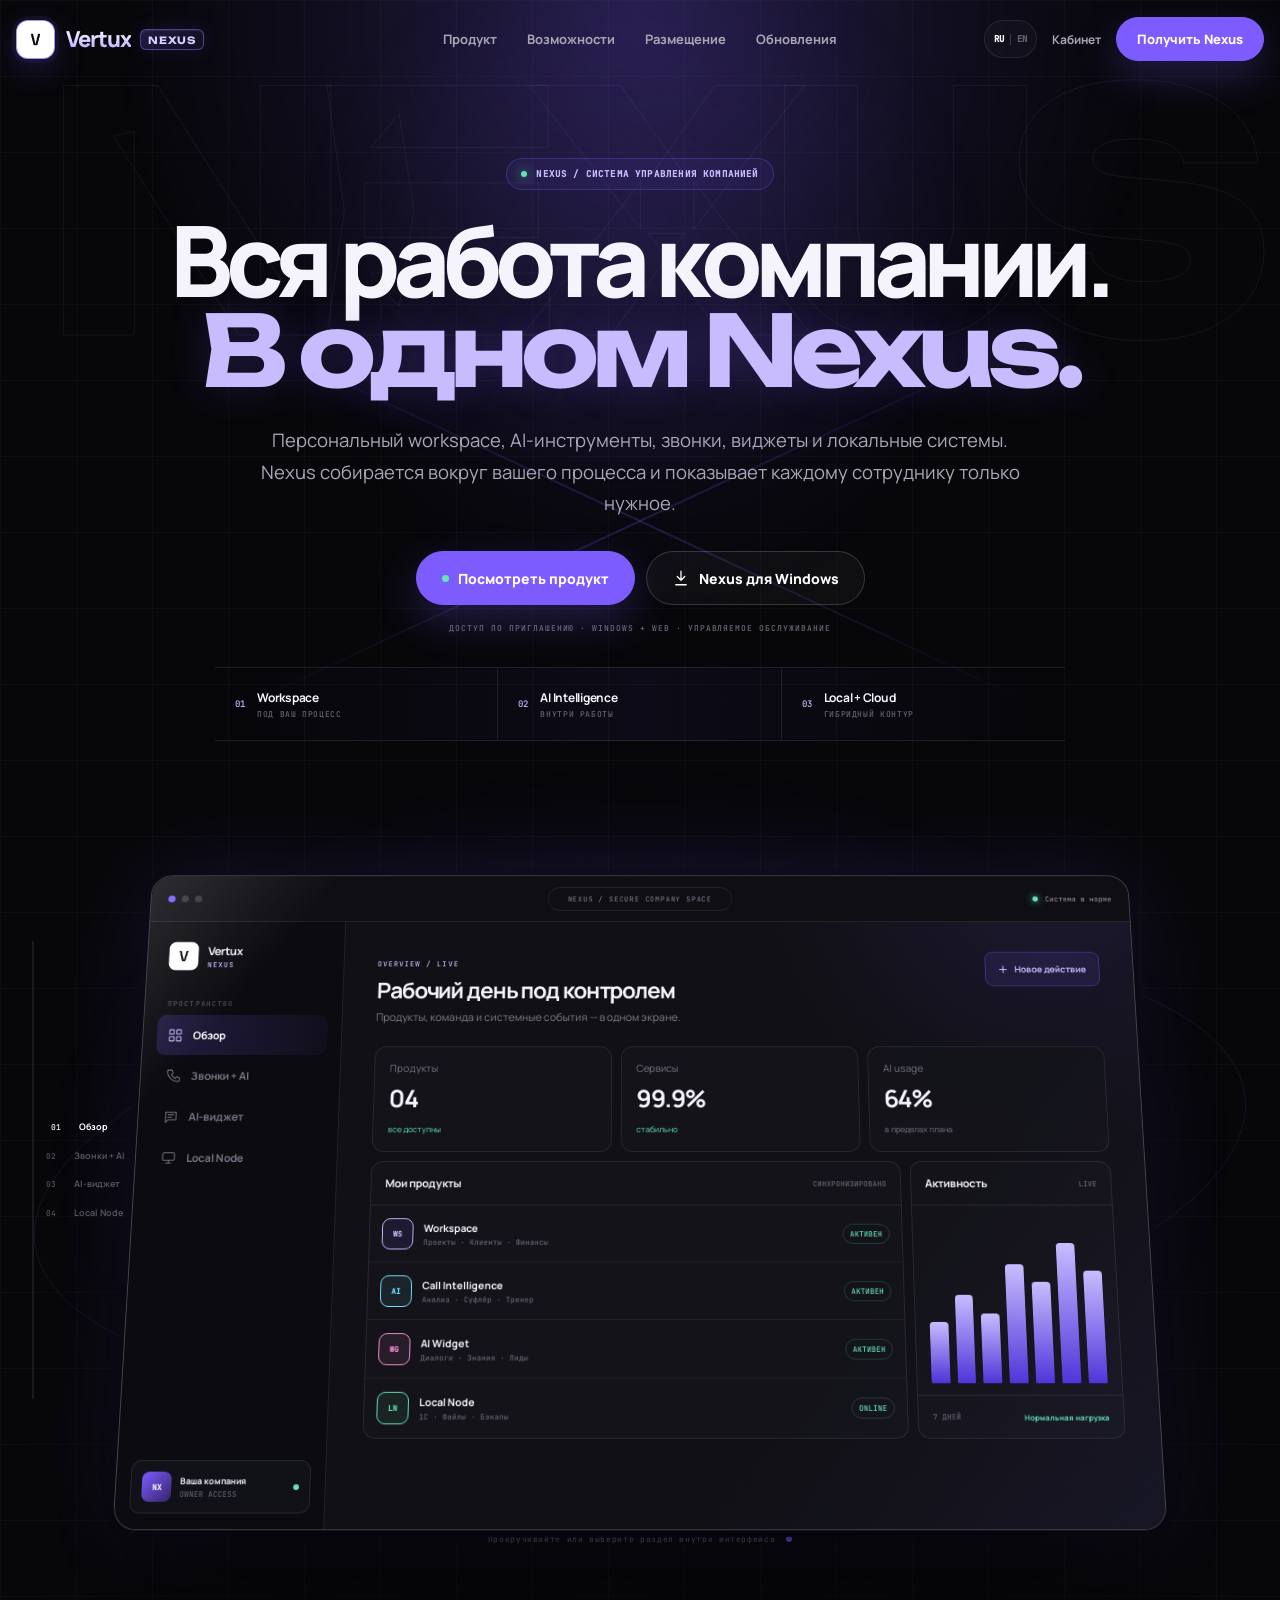
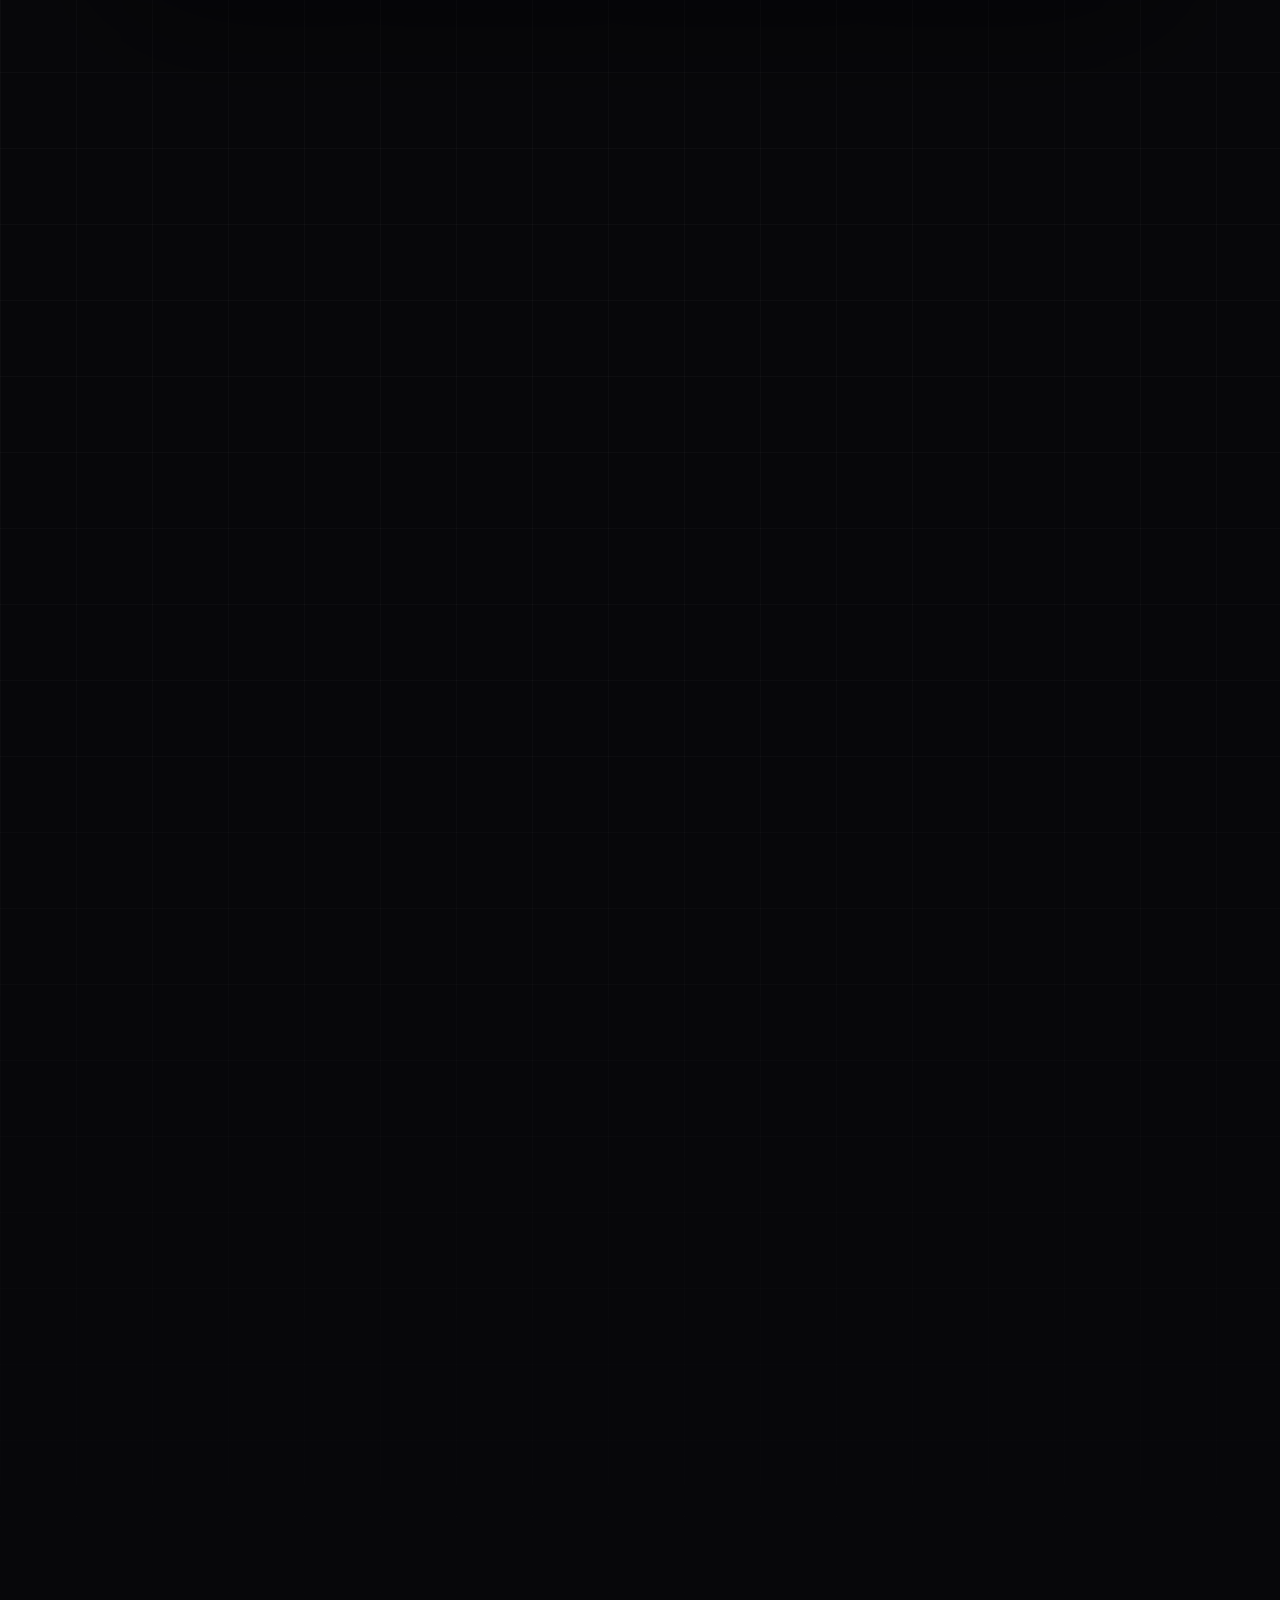
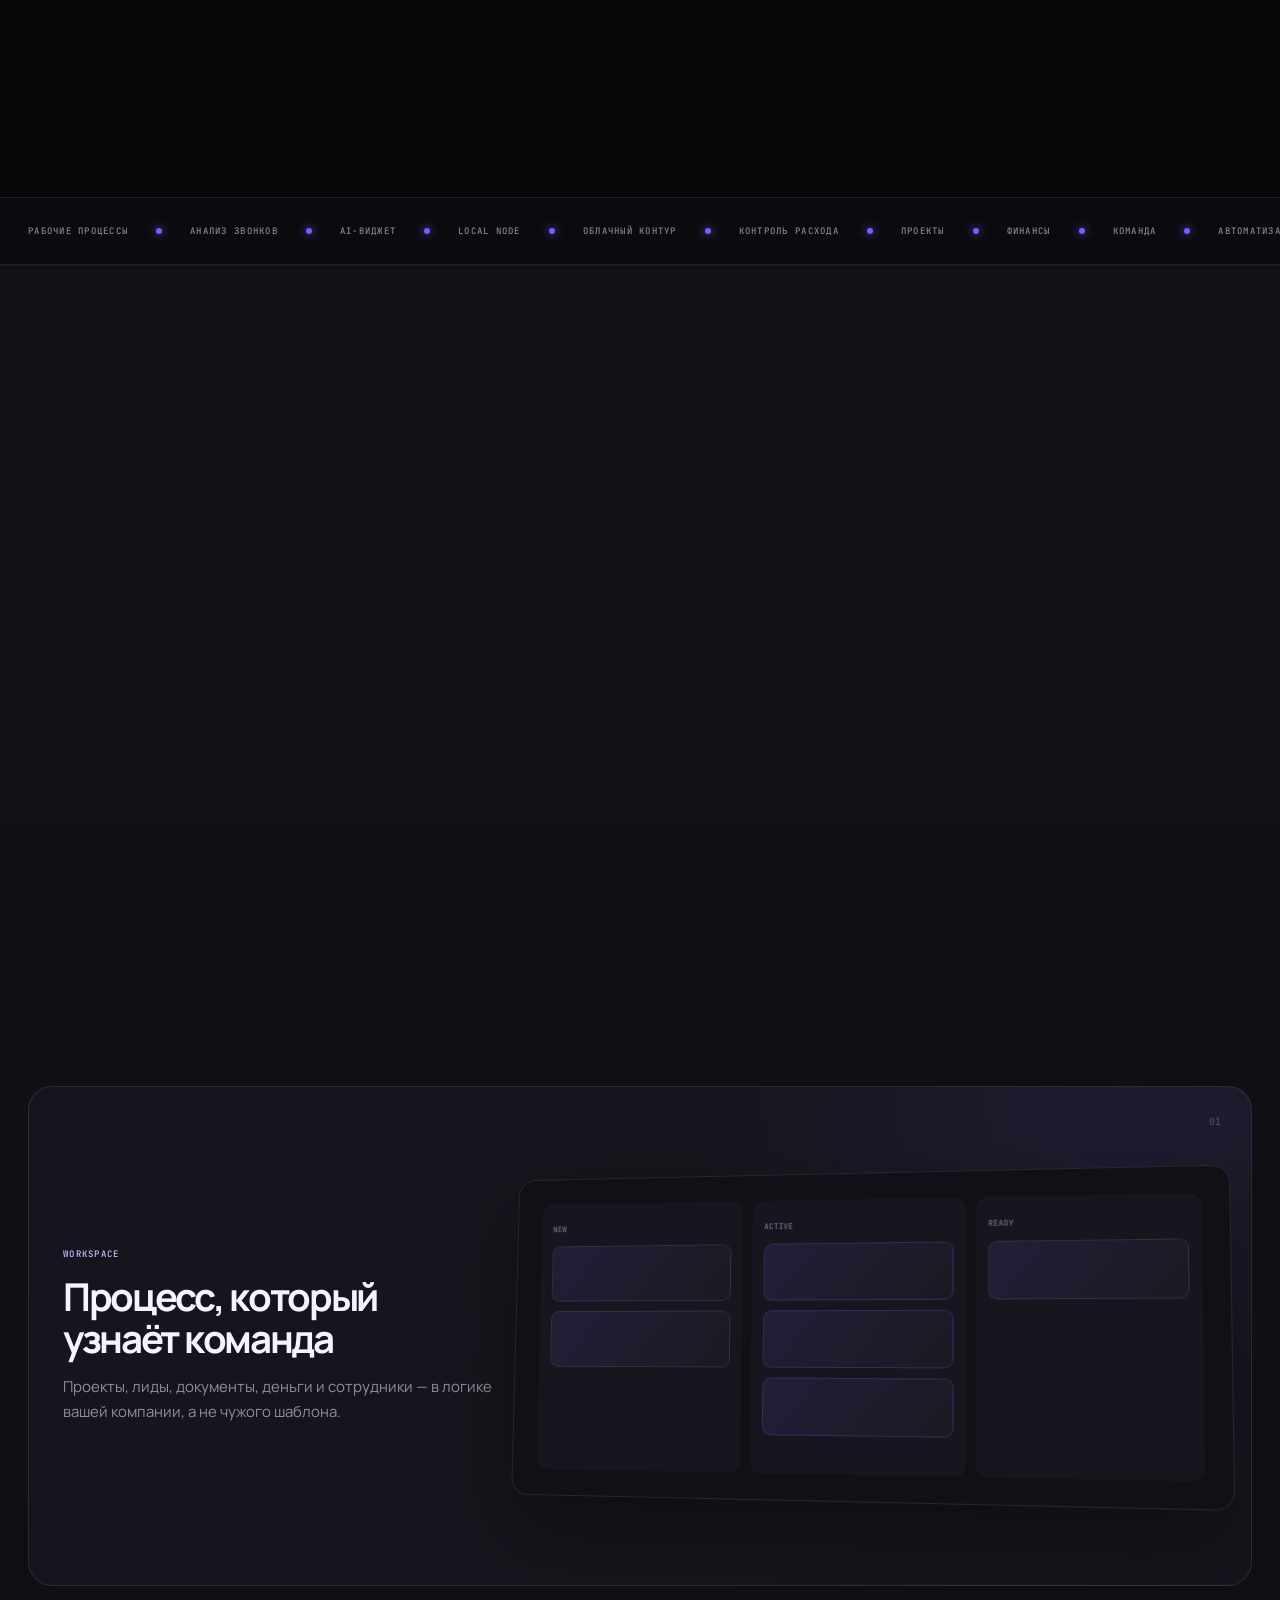
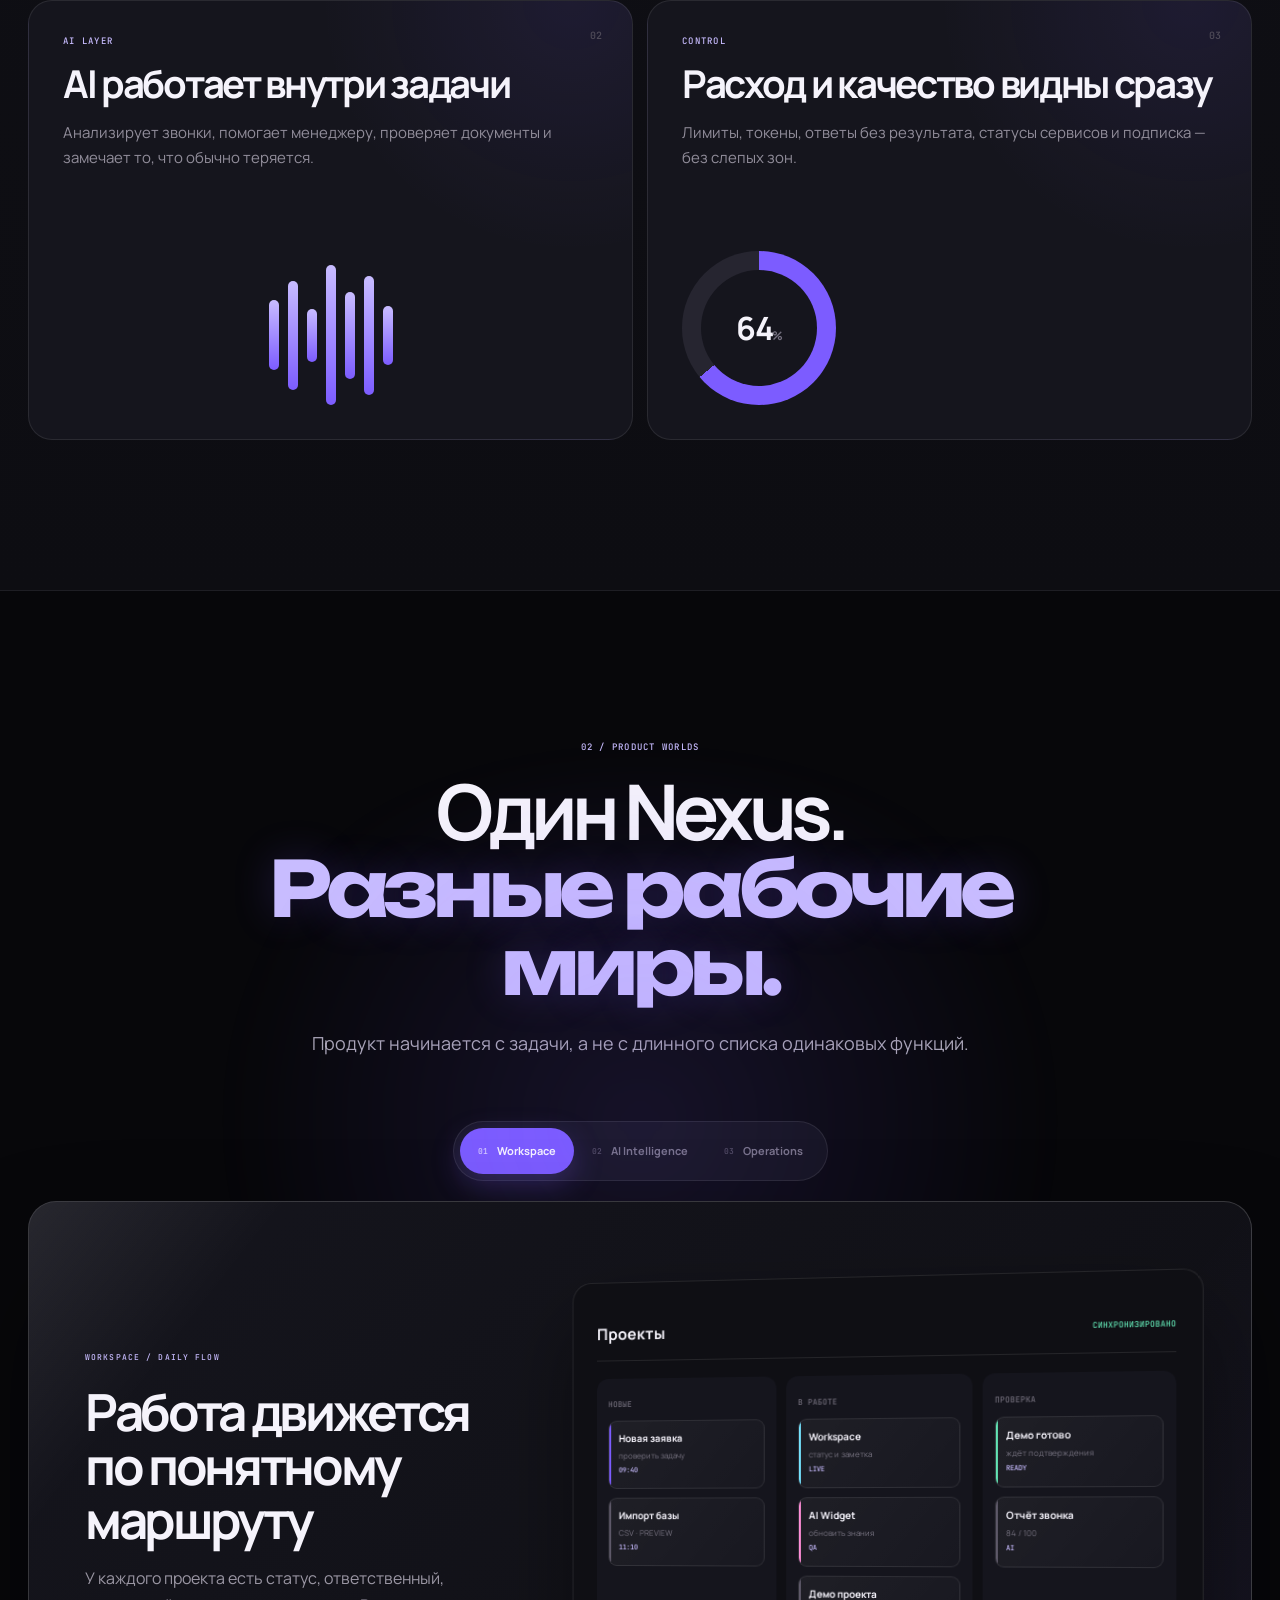
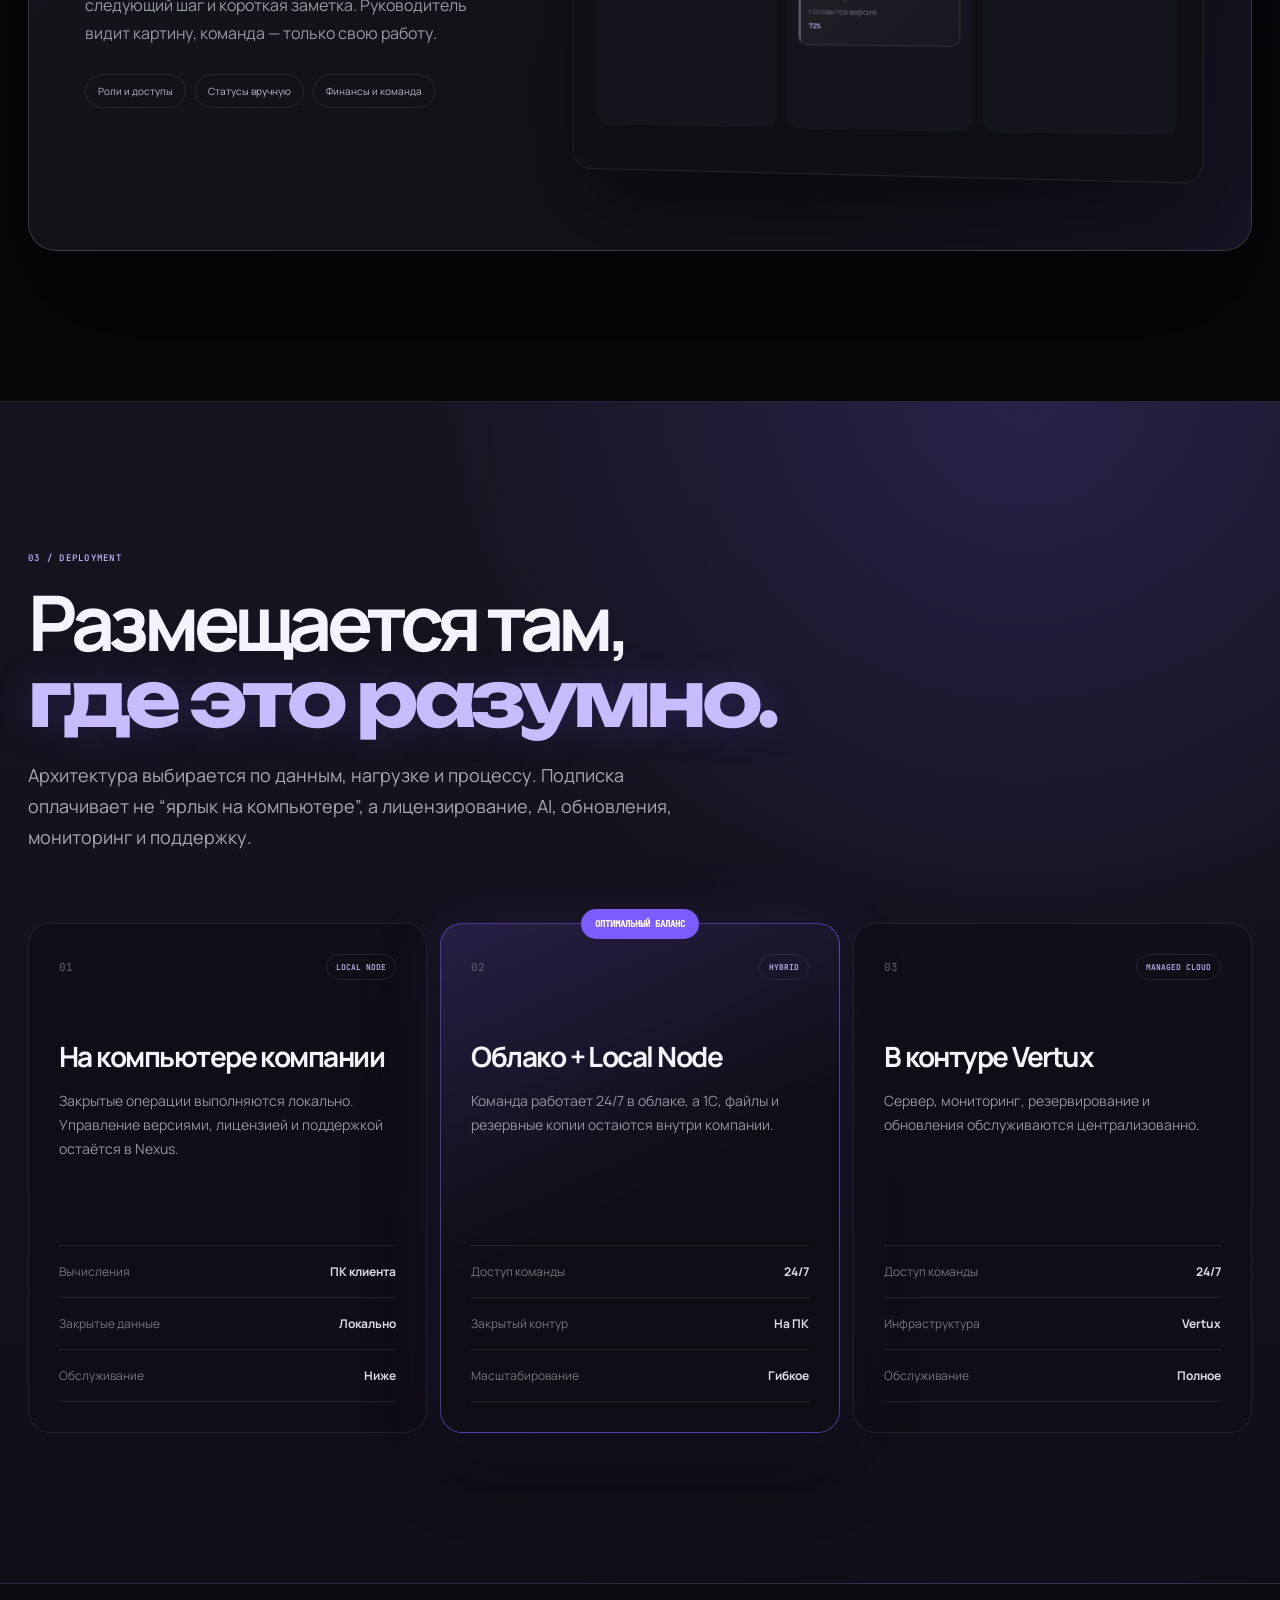
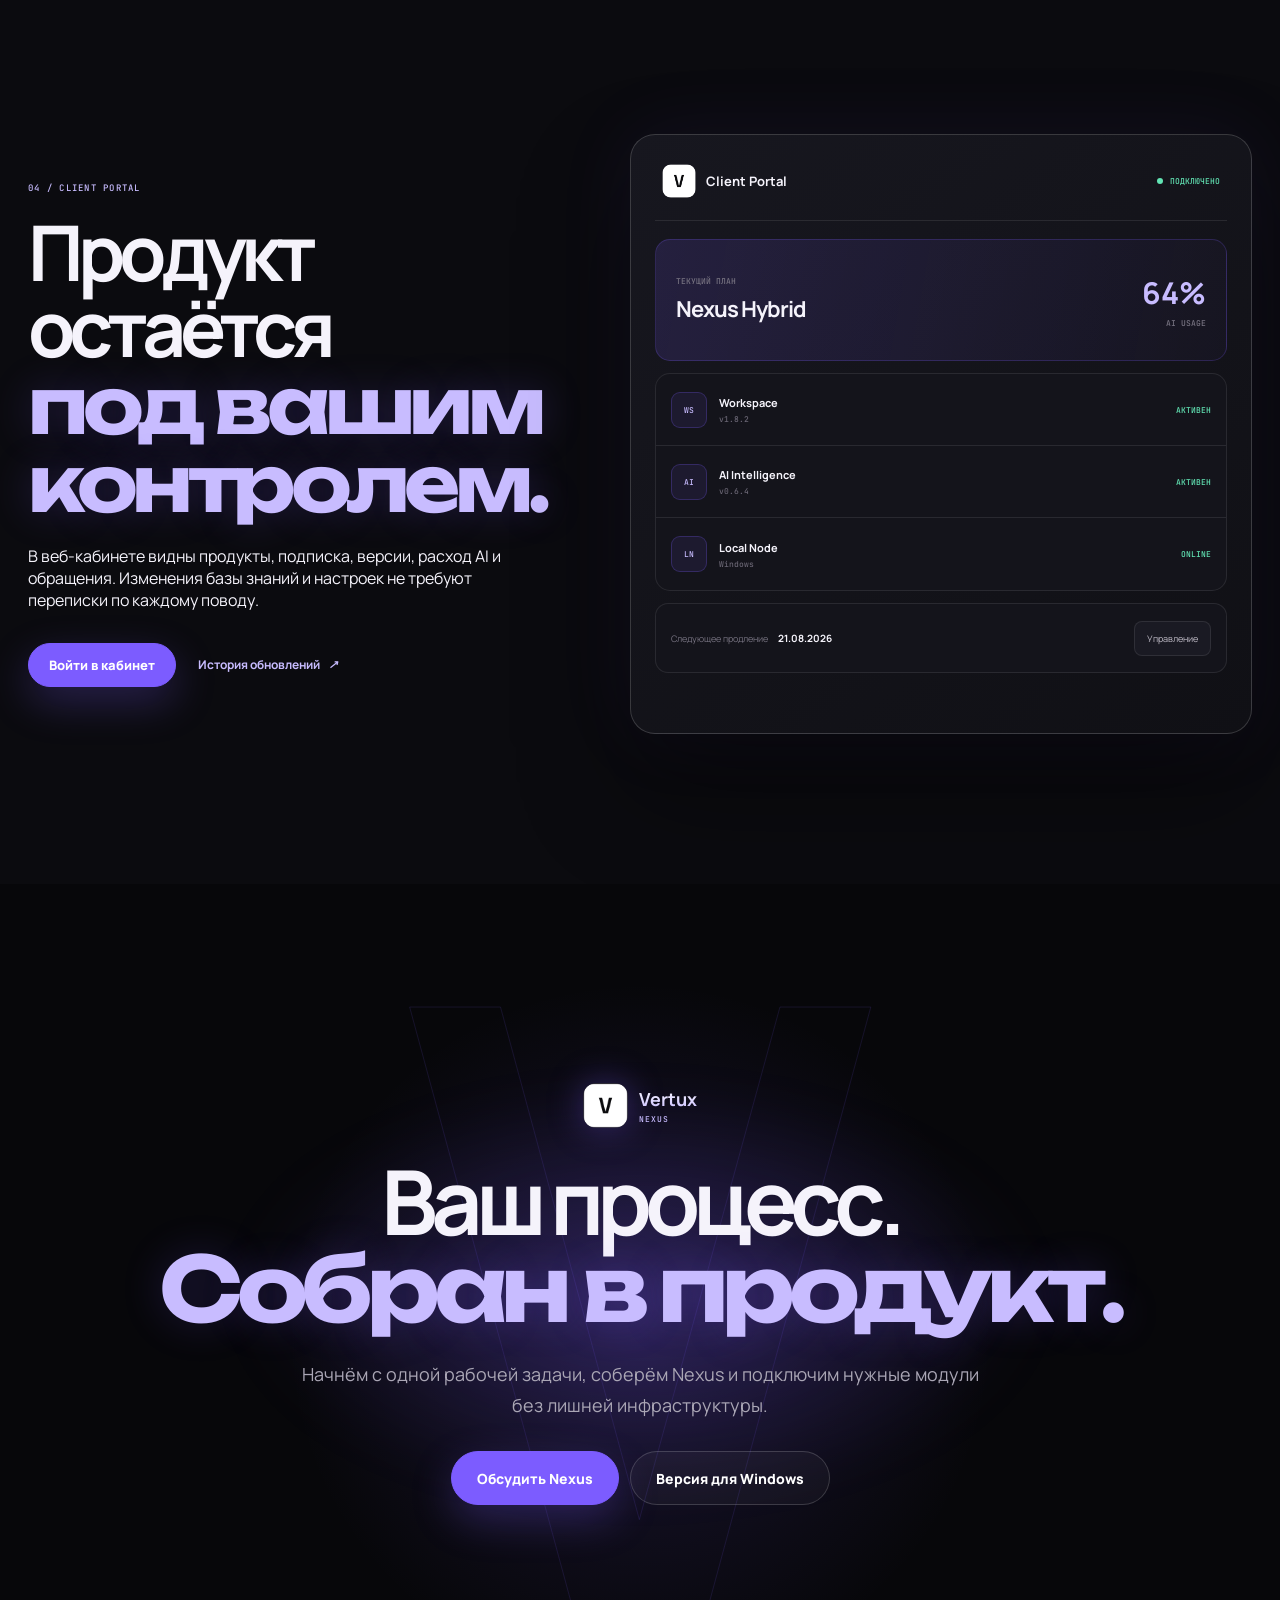
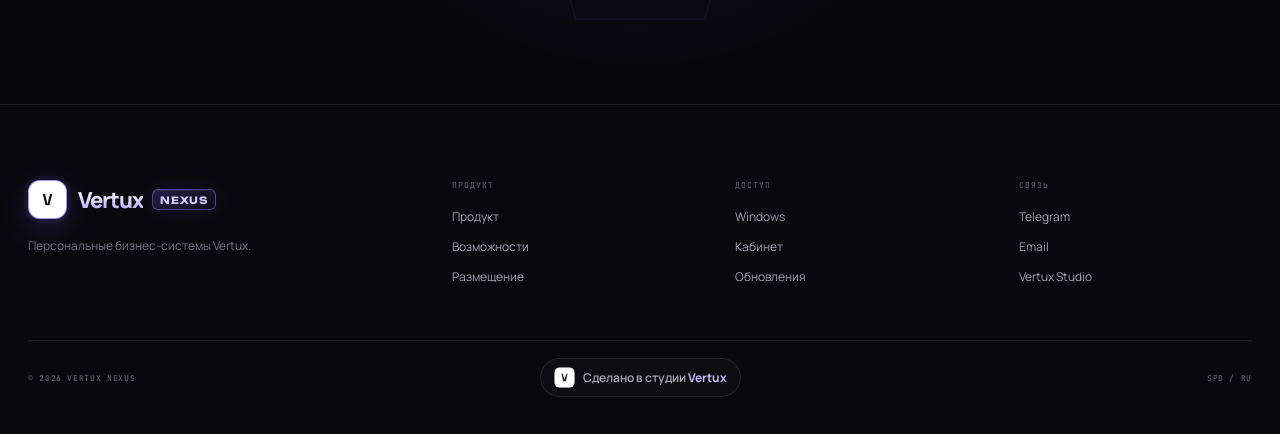
==== commit 765b92fb: "feat: polish Nexus cinematic showcase" ====
--- a/index.html
+++ b/index.html
@@ -10,7 +10,7 @@
   <title>Vertux Nexus — рабочая система вашей компании</title>
   <link rel="icon" href="icon.svg" type="image/svg+xml">
   <link rel="stylesheet" href="assets/fonts/fonts.css">
-  <link rel="stylesheet" href="assets/site.css?v=2">
+  <link rel="stylesheet" href="assets/site.css?v=5">
 </head>
 <body>
   <a class="skip-link" href="#content" data-i18n="a11y.skip">К содержанию</a>
@@ -43,8 +43,9 @@
       <div class="hero-grid" aria-hidden="true"></div>
       <div class="hero-beam beam-a" aria-hidden="true"></div>
       <div class="hero-beam beam-b" aria-hidden="true"></div>
+      <div class="hero-ghost" aria-hidden="true">NEXUS</div>
       <div class="shell hero-copy">
-        <p class="product-kicker reveal"><span></span>NEXUS / BUSINESS OPERATING SYSTEM</p>
+        <p class="product-kicker reveal"><span></span><b data-i18n="hero.kicker">NEXUS / СИСТЕМА УПРАВЛЕНИЯ КОМПАНИЕЙ</b></p>
         <h1 class="reveal" data-i18n-html="hero.title">Вся работа компании.<br><em>В одном Nexus.</em></h1>
         <p class="hero-lede reveal" data-i18n="hero.lede">Персональный workspace, AI-инструменты, звонки, виджеты и локальные системы. Nexus собирается вокруг вашего процесса и показывает каждому сотруднику только нужное.</p>
         <div class="hero-actions reveal">
@@ -52,15 +53,28 @@
           <a class="pill pill-ghost pill-large magnetic" href="download.html"><svg viewBox="0 0 24 24" aria-hidden="true"><path d="M12 3v12m-5-5 5 5 5-5M5 21h14"/></svg><span data-i18n="hero.secondary">Nexus для Windows</span></a>
         </div>
         <p class="hero-note reveal" data-i18n="hero.note">ДОСТУП ПО ПРИГЛАШЕНИЮ · WINDOWS + WEB · УПРАВЛЯЕМОЕ ОБСЛУЖИВАНИЕ</p>
+        <div class="hero-status reveal" aria-label="Ключевые возможности Nexus">
+          <span><i>01</i><b>Workspace</b><small data-i18n="hero.status1">ПОД ВАШ ПРОЦЕСС</small></span>
+          <span><i>02</i><b>AI Intelligence</b><small data-i18n="hero.status2">ВНУТРИ РАБОТЫ</small></span>
+          <span><i>03</i><b>Local + Cloud</b><small data-i18n="hero.status3">ГИБРИДНЫЙ КОНТУР</small></span>
+        </div>
       </div>
 
       <div class="shell product-stage reveal" id="product">
-        <div class="stage-aura" aria-hidden="true"></div>
-        <div class="stage-rings" aria-hidden="true"><i></i><i></i><i></i></div>
-        <div class="stage-satellite sat-1" aria-hidden="true"><i class="sat-icon">AI</i><span><b data-i18n="sat.call">Звонок анализируется</b><small>CALL INTELLIGENCE · LIVE</small></span><em></em></div>
-        <div class="stage-satellite sat-2" aria-hidden="true"><i class="sat-icon cyan">LN</i><span><b>Local Node</b><small data-i18n="sat.node">ЗАЩИЩЁННОЕ СОЕДИНЕНИЕ</small></span><em></em></div>
-        <div class="stage-satellite sat-3" aria-hidden="true"><i class="sat-icon pink">WG</i><span><b>AI Widget</b><small data-i18n="sat.widget">НОВЫЙ ВОПРОС В БАЗУ</small></span><em></em></div>
-        <div class="stage-satellite sat-4" aria-hidden="true"><i class="sat-icon mint">UP</i><span><b>Usage Control</b><small data-i18n="sat.usage">64% ОТ МЕСЯЧНОГО ПЛАНА</small></span><em></em></div>
+        <div class="stage-sticky">
+          <div class="stage-aura" aria-hidden="true"></div>
+          <div class="stage-rings" aria-hidden="true"><i></i><i></i><i></i></div>
+          <div class="stage-progress" aria-hidden="true"><i></i></div>
+          <div class="stage-chapters" aria-hidden="true">
+            <span class="active" data-stage-chapter="overview"><i>01</i><b data-i18n="demo.overview">Обзор</b></span>
+            <span data-stage-chapter="calls"><i>02</i><b data-i18n="demo.calls">Звонки + AI</b></span>
+            <span data-stage-chapter="widget"><i>03</i><b data-i18n="demo.widget">AI-виджет</b></span>
+            <span data-stage-chapter="local"><i>04</i><b data-i18n="demo.local">Local Node</b></span>
+          </div>
+          <div class="stage-satellite sat-1" aria-hidden="true"><i class="sat-icon">AI</i><span><b data-i18n="sat.call">Звонок анализируется</b><small>CALL INTELLIGENCE · LIVE</small></span><em></em></div>
+          <div class="stage-satellite sat-2" aria-hidden="true"><i class="sat-icon cyan">LN</i><span><b>Local Node</b><small data-i18n="sat.node">ЗАЩИЩЁННОЕ СОЕДИНЕНИЕ</small></span><em></em></div>
+          <div class="stage-satellite sat-3" aria-hidden="true"><i class="sat-icon pink">WG</i><span><b>AI Widget</b><small data-i18n="sat.widget">НОВЫЙ ВОПРОС В БАЗУ</small></span><em></em></div>
+          <div class="stage-satellite sat-4" aria-hidden="true"><i class="sat-icon mint">UP</i><span><b data-i18n="sat.control">Контроль расхода</b><small data-i18n="sat.usage">64% ОТ МЕСЯЧНОГО ПЛАНА</small></span><em></em></div>
         <div class="product-window" id="productWindow">
           <div class="window-bar">
             <span class="window-dots"><i></i><i></i><i></i></span>
@@ -68,7 +82,7 @@
             <span class="window-health"><i></i><span data-i18n="demo.online">Система в норме</span></span>
           </div>
           <div class="product-ui">
-            <aside class="app-sidebar">
+            <aside class="app-sidebar" role="tablist" aria-label="Разделы демонстрации Nexus">
               <div class="app-brand"><img src="assets/vertux-mark.png" alt=""><span><b>Vertux</b><small>NEXUS</small></span></div>
               <p class="sidebar-label" data-i18n="demo.space">Пространство</p>
               <button class="side-item active" type="button" data-demo-tab="overview"><svg viewBox="0 0 24 24"><rect x="3" y="3" width="7" height="7" rx="1"/><rect x="14" y="3" width="7" height="7" rx="1"/><rect x="3" y="14" width="7" height="7" rx="1"/><rect x="14" y="14" width="7" height="7" rx="1"/></svg><span data-i18n="demo.overview">Обзор</span></button>
@@ -80,7 +94,7 @@
 
             <div class="app-content">
               <div class="demo-panel active" data-demo-panel="overview">
-                <div class="demo-heading"><div><span class="demo-eyebrow">OVERVIEW / LIVE</span><h2 data-i18n="overview.title">Рабочий день под контролем</h2><p data-i18n="overview.sub">Продукты, команда и системные события — в одном экране.</p></div><button class="demo-action" type="button"><span>+</span><span data-i18n="overview.action">Новое действие</span></button></div>
+                <div class="demo-heading"><div><span class="demo-eyebrow">OVERVIEW / LIVE</span><h2 data-i18n="overview.title">Рабочий день под контролем</h2><p data-i18n="overview.sub">Продукты, команда и системные события — в одном экране.</p></div><span class="demo-action"><span>+</span><span data-i18n="overview.action">Новое действие</span></span></div>
                 <div class="metric-grid">
                   <article><span data-i18n="overview.m1">Продукты</span><b>04</b><small class="positive" data-i18n="overview.m1s">все доступны</small></article>
                   <article><span data-i18n="overview.m2">Сервисы</span><b>99.9%</b><small class="positive" data-i18n="overview.m2s">стабильно</small></article>
@@ -106,7 +120,7 @@
                     <div class="speech live"><small>LIVE · 02:41</small><p><span data-i18n="calls.line3">Тогда начнём с основного процесса и добавим модули после запуска...</span><i></i></p></div>
                   </article>
                   <aside class="coach-stack">
-                    <article class="coach-card priority"><span class="coach-label"><i></i><span data-i18n="calls.coach">AI-СУФЛЁР</span></span><h3 data-i18n="calls.tiptitle">Зафиксируйте следующий шаг</h3><p data-i18n="calls.tip">Предложите короткий запуск и назовите конкретную дату следующего созвона.</p><button type="button" data-i18n="calls.insert">Добавить в заметку</button></article>
+                    <article class="coach-card priority"><span class="coach-label"><i></i><span data-i18n="calls.coach">AI-СУФЛЁР</span></span><h3 data-i18n="calls.tiptitle">Зафиксируйте следующий шаг</h3><p data-i18n="calls.tip">Предложите короткий запуск и назовите конкретную дату следующего созвона.</p><button type="button" data-demo-note data-i18n="calls.insert">Добавить в заметку</button></article>
                     <article class="coach-card score"><span data-i18n="calls.quality">КАЧЕСТВО РАЗГОВОРА</span><div><b>84</b><small>/100</small></div><p data-i18n="calls.score">Хорошо выявлена задача. Не хватает договорённости по сроку.</p></article>
                   </aside>
                 </div>
@@ -116,7 +130,7 @@
                 <div class="demo-heading"><div><span class="demo-eyebrow">AI WIDGET / QUALITY</span><h2 data-i18n="widget.title">Видно, что спрашивают клиенты</h2><p data-i18n="widget.sub">Диалоги, конверсия подсказок и вопросы, которых не хватает в базе знаний.</p></div><span class="shield-badge">SHIELD ACTIVE</span></div>
                 <div class="widget-layout">
                   <article class="ui-card conversation"><div class="conversation-head"><span class="bot-avatar">AI</span><span><b data-i18n="widget.assistant">Консультант</b><small data-i18n="status.online">ONLINE</small></span></div><div class="chat-messages"><p data-i18n="widget.bot1">Здравствуйте! Помогу подобрать решение и отвечу на вопросы.</p><p class="user" data-i18n="widget.user1">Можно подключить это к нашей CRM?</p><p data-i18n="widget.bot2">Да. Сначала проверю ваш сценарий и предложу безопасный способ интеграции.</p></div><div class="chat-input"><span data-i18n="widget.placeholder">Введите сообщение...</span><b>↑</b></div></article>
-                  <article class="ui-card knowledge"><div class="ui-card-head"><span data-i18n="widget.gaps">Пробелы в знаниях</span><small>3 NEW</small></div><div class="knowledge-item"><span><b data-i18n="widget.q1">Срок подключения CRM</b><small data-i18n="widget.q1s">спросили 8 раз</small></span><button type="button">+</button></div><div class="knowledge-item"><span><b data-i18n="widget.q2">Стоимость дополнительной роли</b><small data-i18n="widget.q2s">спросили 5 раз</small></span><button type="button">+</button></div><div class="knowledge-score"><span data-i18n="widget.coverage">Покрытие базы</span><b>91%</b><i><em></em></i></div></article>
+                  <article class="ui-card knowledge"><div class="ui-card-head"><span data-i18n="widget.gaps">Пробелы в знаниях</span><small>3 NEW</small></div><div class="knowledge-item"><span><b data-i18n="widget.q1">Срок подключения CRM</b><small data-i18n="widget.q1s">спросили 8 раз</small></span><i>+</i></div><div class="knowledge-item"><span><b data-i18n="widget.q2">Стоимость дополнительной роли</b><small data-i18n="widget.q2s">спросили 5 раз</small></span><i>+</i></div><div class="knowledge-score"><span data-i18n="widget.coverage">Покрытие базы</span><b>91%</b><i><em></em></i></div></article>
                 </div>
               </div>
 
@@ -132,14 +146,15 @@
             </div>
           </div>
         </div>
-        <div class="stage-caption"><span data-i18n="demo.caption">Интерактивная демонстрация — выберите раздел внутри интерфейса</span><i></i></div>
+          <div class="stage-caption"><span data-i18n="demo.caption">Прокручивайте или выберите раздел внутри интерфейса</span><i></i></div>
+        </div>
       </div>
     </section>
 
     <section class="signal-rail" aria-label="Возможности Nexus">
       <div class="rail-track">
-        <div class="rail-group"><span>WORKSPACE</span><i></i><span>CALL INTELLIGENCE</span><i></i><span>AI WIDGET</span><i></i><span>LOCAL NODE</span><i></i><span>MANAGED CLOUD</span><i></i><span>USAGE CONTROL</span><i></i></div>
-        <div class="rail-group" aria-hidden="true"><span>WORKSPACE</span><i></i><span>CALL INTELLIGENCE</span><i></i><span>AI WIDGET</span><i></i><span>LOCAL NODE</span><i></i><span>MANAGED CLOUD</span><i></i><span>USAGE CONTROL</span><i></i></div>
+        <div class="rail-group"><span data-i18n="rail.workspace">РАБОЧИЕ ПРОЦЕССЫ</span><i></i><span data-i18n="rail.calls">АНАЛИЗ ЗВОНКОВ</span><i></i><span data-i18n="rail.widget">AI-ВИДЖЕТ</span><i></i><span>LOCAL NODE</span><i></i><span data-i18n="rail.cloud">ОБЛАЧНЫЙ КОНТУР</span><i></i><span data-i18n="rail.usage">КОНТРОЛЬ РАСХОДА</span><i></i><span data-i18n="rail.projects">ПРОЕКТЫ</span><i></i><span data-i18n="rail.finance">ФИНАНСЫ</span><i></i><span data-i18n="rail.team">КОМАНДА</span><i></i><span data-i18n="rail.automation">АВТОМАТИЗАЦИИ</span><i></i><span data-i18n="rail.support">ПОДДЕРЖКА</span><i></i><span data-i18n="rail.security">БЕЗОПАСНОСТЬ</span><i></i></div>
+        <div class="rail-group" aria-hidden="true"><span data-i18n="rail.workspace">РАБОЧИЕ ПРОЦЕССЫ</span><i></i><span data-i18n="rail.calls">АНАЛИЗ ЗВОНКОВ</span><i></i><span data-i18n="rail.widget">AI-ВИДЖЕТ</span><i></i><span>LOCAL NODE</span><i></i><span data-i18n="rail.cloud">ОБЛАЧНЫЙ КОНТУР</span><i></i><span data-i18n="rail.usage">КОНТРОЛЬ РАСХОДА</span><i></i><span data-i18n="rail.projects">ПРОЕКТЫ</span><i></i><span data-i18n="rail.finance">ФИНАНСЫ</span><i></i><span data-i18n="rail.team">КОМАНДА</span><i></i><span data-i18n="rail.automation">АВТОМАТИЗАЦИИ</span><i></i><span data-i18n="rail.support">ПОДДЕРЖКА</span><i></i><span data-i18n="rail.security">БЕЗОПАСНОСТЬ</span><i></i></div>
       </div>
     </section>
 
@@ -169,9 +184,9 @@
           <button type="button" data-world-tab="operations"><span>03</span>Operations</button>
         </div>
         <div class="world-stage reveal">
-          <article class="world-panel active" data-world-panel="workspace"><div class="world-copy"><span class="world-label">WORKSPACE / DAILY FLOW</span><h3 data-i18n="worlds.w1t">Работа движется по понятному маршруту</h3><p data-i18n="worlds.w1d">У каждого проекта есть статус, ответственный, следующий шаг и короткая заметка. Руководитель видит картину, команда — только свою работу.</p><ul><li data-i18n="worlds.w1a">Роли и доступы</li><li data-i18n="worlds.w1b">Статусы вручную</li><li data-i18n="worlds.w1c">Финансы и команда</li></ul></div><div class="world-art kanban-art"><div class="kanban-head"><b data-i18n="worlds.projects">Проекты</b><span>12 ACTIVE</span></div><div class="kanban-columns"><div><small>NEW</small><i></i><i></i></div><div><small>IN WORK</small><i></i><i></i><i></i></div><div><small>REVIEW</small><i></i><i></i></div></div></div></article>
-          <article class="world-panel" data-world-panel="intelligence"><div class="world-copy"><span class="world-label">AI / DECISION SUPPORT</span><h3 data-i18n="worlds.w2t">AI не просто отвечает — он улучшает работу</h3><p data-i18n="worlds.w2d">Суфлёр подсказывает во время звонка, тренер разбирает разговор после него, а виджет показывает, каких знаний не хватает клиентам.</p><ul><li data-i18n="worlds.w2a">Подсказки в реальном времени</li><li data-i18n="worlds.w2b">Персональный разбор</li><li data-i18n="worlds.w2c">Контроль качества</li></ul></div><div class="world-art intelligence-art"><div class="intel-orb"><span>AI</span></div><p class="intel-message m1" data-i18n-html="worlds.i1">Уточните критерий выбора<small>LIVE COACH</small></p><p class="intel-message m2" data-i18n-html="worlds.i2">Следующий шаг не назначен<small>CALL REVIEW</small></p><p class="intel-message m3" data-i18n-html="worlds.i3">Новый вопрос для базы<small>WIDGET INSIGHT</small></p></div></article>
-          <article class="world-panel" data-world-panel="operations"><div class="world-copy"><span class="world-label">OPERATIONS / HYBRID</span><h3 data-i18n="worlds.w3t">Облако управляет. Локальный узел исполняет.</h3><p data-i18n="worlds.w3d">Закрытые файлы и 1С остаются внутри компании. Nexus доставляет подписанные задания, версии и настройки через исходящее соединение.</p><ul><li data-i18n="worlds.w3a">Без входящих портов</li><li data-i18n="worlds.w3b">Отзыв лицензии</li><li data-i18n="worlds.w3c">Управляемые обновления</li></ul></div><div class="world-art operations-art"><div class="ops-node"><i>NX</i><span>CLOUD CONTROL</span></div><div class="ops-path"><i></i><i></i><i></i></div><div class="ops-node local"><i>PC</i><span>LOCAL RUNTIME</span></div></div></article>
+          <article class="world-panel active" data-world-panel="workspace"><div class="world-copy"><span class="world-label">WORKSPACE / DAILY FLOW</span><h3 data-i18n="worlds.w1t">Работа движется по понятному маршруту</h3><p data-i18n="worlds.w1d">У каждого проекта есть статус, ответственный, следующий шаг и короткая заметка. Руководитель видит картину, команда — только свою работу.</p><ul><li data-i18n="worlds.w1a">Роли и доступы</li><li data-i18n="worlds.w1b">Статусы вручную</li><li data-i18n="worlds.w1c">Финансы и команда</li></ul></div><div class="world-art kanban-art"><div class="kanban-head"><b data-i18n="worlds.projects">Проекты</b><span data-i18n="worlds.synced">СИНХРОНИЗИРОВАНО</span></div><div class="kanban-columns"><div><small data-i18n="worlds.new">НОВЫЕ</small><article class="kanban-task violet"><b data-i18n="worlds.task1">Новая заявка</b><span data-i18n="worlds.note1">проверить задачу</span><em>09:40</em></article><article class="kanban-task"><b data-i18n="worlds.task2">Импорт базы</b><span>CSV · PREVIEW</span><em>11:10</em></article></div><div><small data-i18n="worlds.progress">В РАБОТЕ</small><article class="kanban-task cyan"><b>Workspace</b><span data-i18n="worlds.note2">статус и заметка</span><em>LIVE</em></article><article class="kanban-task pink"><b>AI Widget</b><span data-i18n="worlds.note3">обновить знания</span><em>QA</em></article><article class="kanban-task"><b data-i18n="worlds.task3">Демо проекта</b><span data-i18n="worlds.note4">готовится версия</span><em>72%</em></article></div><div><small data-i18n="worlds.review">ПРОВЕРКА</small><article class="kanban-task mint"><b data-i18n="worlds.task4">Демо готово</b><span data-i18n="worlds.note5">ждёт подтверждения</span><em>READY</em></article><article class="kanban-task"><b data-i18n="worlds.task5">Отчёт звонка</b><span>84 / 100</span><em>AI</em></article></div></div></div></article>
+          <article class="world-panel" data-world-panel="intelligence"><div class="world-copy"><span class="world-label">AI / DECISION SUPPORT</span><h3 data-i18n="worlds.w2t">AI не просто отвечает — он улучшает работу</h3><p data-i18n="worlds.w2d">Суфлёр подсказывает во время звонка, тренер разбирает разговор после него, а виджет показывает, каких знаний не хватает клиентам.</p><ul><li data-i18n="worlds.w2a">Подсказки в реальном времени</li><li data-i18n="worlds.w2b">Персональный разбор</li><li data-i18n="worlds.w2c">Контроль качества</li></ul></div><div class="world-art intelligence-art"><div class="intel-orb"><span>AI</span><i></i><i></i><i></i></div><div class="intel-call"><span><i></i><b data-i18n="worlds.calllive">ЗВОНОК · LIVE</b></span><div><i></i><i></i><i></i><i></i><i></i><i></i><i></i><i></i></div><em>02:41</em></div><p class="intel-message m1" data-i18n-html="worlds.i1">Уточните критерий выбора<small>LIVE COACH</small></p><p class="intel-message m2" data-i18n-html="worlds.i2">Следующий шаг не назначен<small>CALL REVIEW</small></p><p class="intel-message m3" data-i18n-html="worlds.i3">Новый вопрос для базы<small>WIDGET INSIGHT</small></p></div></article>
+          <article class="world-panel" data-world-panel="operations"><div class="world-copy"><span class="world-label">OPERATIONS / HYBRID</span><h3 data-i18n="worlds.w3t">Облако управляет. Локальный узел исполняет.</h3><p data-i18n="worlds.w3d">Закрытые файлы и 1С остаются внутри компании. Nexus доставляет подписанные задания, версии и настройки через исходящее соединение.</p><ul><li data-i18n="worlds.w3a">Без входящих портов</li><li data-i18n="worlds.w3b">Отзыв лицензии</li><li data-i18n="worlds.w3c">Управляемые обновления</li></ul></div><div class="world-art operations-art"><div class="ops-node"><i>NX</i><span>CLOUD CONTROL</span><small data-i18n="worlds.ops1">ЛИЦЕНЗИЯ · ВЕРСИИ · HEALTH</small></div><div class="ops-path"><i></i><i></i><i></i></div><div class="ops-node local"><i>PC</i><span>LOCAL RUNTIME</span><small data-i18n="worlds.ops2">1С · ФАЙЛЫ · БЭКАПЫ</small></div><div class="ops-log"><span><i></i><b data-i18n="worlds.job1">Резервная копия завершена</b><em>09:42</em></span><span><i></i><b data-i18n="worlds.job2">Версия подтверждена</b><em>v1.8.2</em></span><span><i></i><b data-i18n="worlds.job3">Входящие порты</b><em>0</em></span></div></div></article>
         </div>
       </div>
     </section>
@@ -190,7 +205,7 @@
     <section class="section client-portal">
       <div class="shell portal-layout">
         <div class="section-heading reveal"><p class="section-code">04 / CLIENT PORTAL</p><h2 data-i18n-html="portal.title">Продукт остаётся<br><em>под вашим контролем.</em></h2><p data-i18n="portal.lede">В веб-кабинете видны продукты, подписка, версии, расход AI и обращения. Изменения базы знаний и настроек не требуют переписки по каждому поводу.</p><div class="portal-actions"><a class="pill pill-primary" href="account.html" data-i18n="portal.login">Войти в кабинет</a><a class="text-link" href="updates.html"><span data-i18n="portal.changelog">История обновлений</span><i>↗</i></a></div></div>
-        <div class="portal-card reveal"><div class="portal-head"><span><img src="assets/vertux-mark.png" alt=""><b>Client Portal</b></span><em><i></i><span data-i18n="portal.connected">ПОДКЛЮЧЕНО</span></em></div><div class="portal-plan"><span><small data-i18n="portal.plan">ТЕКУЩИЙ ПЛАН</small><b>Nexus Hybrid</b></span><em>64%<small data-i18n="portal.usage">AI USAGE</small></em></div><div class="portal-products"><div><i>WS</i><span><b>Workspace</b><small>v1.8.2</small></span><em data-i18n="status.active">АКТИВЕН</em></div><div><i>AI</i><span><b>AI Intelligence</b><small>v0.6.4</small></span><em data-i18n="status.active">АКТИВЕН</em></div><div><i>LN</i><span><b>Local Node</b><small>Windows</small></span><em data-i18n="status.online">ONLINE</em></div></div><div class="portal-footer"><span data-i18n="portal.renewal">Следующее продление</span><b>21.08.2026</b><button type="button" data-i18n="portal.manage">Управление</button></div></div>
+        <div class="portal-card reveal"><div class="portal-head"><span><img src="assets/vertux-mark.png" alt=""><b>Client Portal</b></span><em><i></i><span data-i18n="portal.connected">ПОДКЛЮЧЕНО</span></em></div><div class="portal-plan"><span><small data-i18n="portal.plan">ТЕКУЩИЙ ПЛАН</small><b>Nexus Hybrid</b></span><em>64%<small data-i18n="portal.usage">AI USAGE</small></em></div><div class="portal-products"><div><i>WS</i><span><b>Workspace</b><small>v1.8.2</small></span><em data-i18n="status.active">АКТИВЕН</em></div><div><i>AI</i><span><b>AI Intelligence</b><small>v0.6.4</small></span><em data-i18n="status.active">АКТИВЕН</em></div><div><i>LN</i><span><b>Local Node</b><small>Windows</small></span><em data-i18n="status.online">ONLINE</em></div></div><div class="portal-footer"><span data-i18n="portal.renewal">Следующее продление</span><b>21.08.2026</b><a href="account.html" data-i18n="portal.manage">Управление</a></div></div>
       </div>
     </section>
 
@@ -210,6 +225,6 @@
     <div class="shell footer-bottom"><span>© 2026 VERTUX NEXUS</span><a class="studio-credit" href="https://vertux.online" target="_blank" rel="noopener noreferrer"><img src="assets/vertux-mark.png" alt=""><span data-i18n-html="footer.made">Сделано в студии <b>Vertux</b></span></a><span>SPB / RU</span></div>
   </footer>
 
-  <script src="assets/site.js?v=2"></script>
+  <script src="assets/site.js?v=5"></script>
 </body>
 </html>
--- a/assets/site.css
+++ b/assets/site.css
@@ -17,7 +17,8 @@
   --cyan: #75e3ff;
   --mint: #62e4b4;
   --pink: #ff8ed8;
-  --display: 'Unbounded', system-ui, sans-serif;
+  --display: 'Manrope', system-ui, sans-serif;
+  --accent: 'Unbounded', system-ui, sans-serif;
   --body: 'Manrope', system-ui, sans-serif;
   --mono: 'JetBrains Mono', monospace;
   --shell: min(1320px, calc(100vw - 56px));
@@ -40,9 +41,11 @@
 .skip-link:focus { transform: none; }
 .noise { position: fixed; z-index: 200; inset: 0; pointer-events: none; opacity: .045; mix-blend-mode: soft-light; background-image: url("data:image/svg+xml,%3Csvg viewBox='0 0 180 180' xmlns='http://www.w3.org/2000/svg'%3E%3Cfilter id='n'%3E%3CfeTurbulence type='fractalNoise' baseFrequency='.82' numOctaves='3' stitchTiles='stitch'/%3E%3C/filter%3E%3Crect width='100%25' height='100%25' filter='url(%23n)' opacity='.65'/%3E%3C/svg%3E"); }
 .pointer-light { position: fixed; z-index: 0; width: 720px; height: 720px; left: var(--mx); top: var(--my); pointer-events: none; border-radius: 50%; background: radial-gradient(circle, rgba(124,92,255,.1), transparent 68%); transform: translate(-50%,-50%); filter: blur(18px); }
-.reveal { opacity: 0; transform: translateY(28px); transition: opacity .8s cubic-bezier(.2,.7,.2,1), transform .8s cubic-bezier(.2,.7,.2,1); }
-.reveal.visible { opacity: 1; transform: none; }
+.reveal { opacity: 1; transform: none; }
+.js.motion-ready .reveal { opacity: 0; transform: translateY(28px); transition: opacity .8s cubic-bezier(.2,.7,.2,1), transform .8s cubic-bezier(.2,.7,.2,1); }
+.js.motion-ready .reveal.visible { opacity: 1; transform: none; }
 .magnetic { will-change: transform; }
+:where(a,button,input):focus-visible { outline: 2px solid var(--violet-light); outline-offset: 4px; }
 
 /* Header */
 .site-header { position: fixed; z-index: 100; top: 0; left: 0; right: 0; border-bottom: 1px solid transparent; transition: background .3s, border-color .3s; }
@@ -51,9 +54,9 @@
 .brand { width: max-content; display: flex; align-items: center; gap: 11px; }
 .brand-icon { width: 39px; height: 39px; padding: 2px; display: grid; place-items: center; border: 1px solid rgba(124,92,255,.65); border-radius: 12px; background: #fff; box-shadow: 0 0 0 4px rgba(124,92,255,.08), 0 10px 32px rgba(124,92,255,.22); overflow: hidden; }
 .brand-icon img { width: 100%; height: 100%; object-fit: cover; border-radius: 9px; }
-.brand-name { display: flex; align-items: baseline; gap: 8px; }
+.brand-name { display: flex; align-items: center; gap: 9px; }
 .brand-name b { font: 720 22px/1 var(--body); letter-spacing: -.045em; background: linear-gradient(180deg,#fff 0%,#baabff 100%); -webkit-background-clip: text; background-clip: text; color: transparent; }
-.brand-name small { color: var(--dim); font: 600 8px/1 var(--mono); letter-spacing: .15em; }
+.brand-name small { padding: 5px 7px 4px; border: 1px solid rgba(156,130,255,.42); border-radius: 6px; background: linear-gradient(135deg,rgba(124,92,255,.24),rgba(124,92,255,.06)); color: #d8d0ff; font: 650 10px/1 var(--accent); letter-spacing: .08em; box-shadow: inset 0 1px rgba(255,255,255,.08),0 0 20px rgba(124,92,255,.13); }
 .main-nav { display: flex; align-items: center; gap: 30px; }
 .main-nav a { position: relative; color: var(--muted); font-size: 13px; font-weight: 650; transition: color .2s; }
 .main-nav a::after { content: ''; position: absolute; left: 0; right: 100%; bottom: -8px; height: 1px; background: var(--violet-light); transition: right .25s; }
@@ -77,43 +80,59 @@
 .menu-button span { width: 16px; height: 1px; display: block; margin: 4px auto; background: #fff; }
 
 /* Hero */
-.hero { position: relative; z-index: 1; min-height: 100vh; padding: 158px 0 116px; overflow: hidden; }
+.hero { position: relative; z-index: 1; min-height: 100vh; padding: 158px 0 116px; overflow: clip; }
 .hero-grid { position: absolute; z-index: -3; inset: 0; background-image: linear-gradient(rgba(255,255,255,.028) 1px,transparent 1px),linear-gradient(90deg,rgba(255,255,255,.028) 1px,transparent 1px); background-size: 76px 76px; mask-image: linear-gradient(#000 0%,rgba(0,0,0,.92) 67%,transparent 98%); }
 .hero::before { content: ''; position: absolute; z-index: -2; width: 1200px; height: 900px; top: -430px; left: 50%; transform: translateX(-50%); border-radius: 50%; background: radial-gradient(circle,rgba(124,92,255,.28),rgba(124,92,255,.08) 42%,transparent 70%); filter: blur(10px); }
 .hero-beam { position: absolute; z-index: -1; width: 850px; height: 2px; top: 520px; left: 50%; transform-origin: left; background: linear-gradient(90deg,transparent,rgba(124,92,255,.45),transparent); filter: blur(.2px); opacity: .5; }
 .beam-a { transform: rotate(25deg) translateX(-50%); }
 .beam-b { transform: rotate(155deg) translateX(-50%); }
 .hero-copy { position: relative; z-index: 3; max-width: 1080px; text-align: center; }
+.hero-ghost { position: absolute; z-index: -1; top: 78px; left: 50%; transform: translateX(-50%) scaleX(.94); color: transparent; -webkit-text-stroke: 1px rgba(200,188,255,.07); font: 750 clamp(150px,26vw,430px)/.8 var(--accent); letter-spacing: -.12em; white-space: nowrap; user-select: none; }
 .product-kicker { width: max-content; max-width: 100%; margin: 0 auto 25px; padding: 9px 14px; display: flex; align-items: center; gap: 9px; border: 1px solid rgba(124,92,255,.28); border-radius: 999px; background: rgba(124,92,255,.075); color: var(--violet-light); font: 550 9px var(--mono); letter-spacing: .13em; }
 .product-kicker span { width: 6px; height: 6px; border-radius: 50%; background: var(--mint); box-shadow: 0 0 12px var(--mint); }
-h1 { margin: 0; font: 650 clamp(54px,7.4vw,108px)/.95 var(--display); letter-spacing: -.08em; }
-h1 em, .section-heading h2 em, .final-inner h2 em { color: var(--violet-light); font-style: normal; text-shadow: 0 0 40px rgba(124,92,255,.22); }
+h1 { margin: 0; font: 720 clamp(62px,7.7vw,112px)/.91 var(--display); letter-spacing: -.075em; }
+h1 em, .section-heading h2 em, .final-inner h2 em { color: var(--violet-light); font-style: normal; font-family: var(--accent); font-weight: 620; letter-spacing: -.07em; text-shadow: 0 0 40px rgba(124,92,255,.22); }
 .hero-lede { max-width: 760px; margin: 30px auto 0; color: var(--muted); font-size: clamp(17px,1.45vw,20px); line-height: 1.7; }
 .hero-actions { margin-top: 31px; display: flex; justify-content: center; gap: 11px; flex-wrap: wrap; }
 .hero-note { margin: 18px auto 0; color: #6d6977; font: 550 8px var(--mono); letter-spacing: .12em; }
+.hero-status { width: min(850px,100%); margin: 34px auto 0; display: grid; grid-template-columns: repeat(3,1fr); border-top: 1px solid var(--line); border-bottom: 1px solid var(--line); background: linear-gradient(90deg,transparent,rgba(124,92,255,.055),transparent); }
+.hero-status > span { min-height: 72px; padding: 13px 20px; display: grid; grid-template-columns: auto 1fr; align-content: center; align-items: center; gap: 3px 12px; text-align: left; border-right: 1px solid var(--line); }
+.hero-status > span:last-child { border-right: 0; }
+.hero-status i { grid-row: 1/3; color: var(--violet-light); font: 550 9px var(--mono); font-style: normal; }
+.hero-status b { font-size: 12px; letter-spacing: -.02em; }
+.hero-status small { color: #666270; font: 550 8px var(--mono); letter-spacing: .08em; }
 
 /* Product window */
-.product-stage { position: relative; z-index: 5; margin-top: 76px; min-height: 790px; perspective: 1600px; }
-.stage-aura { position: absolute; left: 50%; top: 30px; width: 92%; height: 720px; transform: translateX(-50%); background: radial-gradient(ellipse,rgba(124,92,255,.22),rgba(124,92,255,.055) 45%,transparent 72%); filter: blur(25px); }
+.product-stage { position: relative; z-index: 5; height: 280vh; min-height: 2380px; margin-top: 20px; perspective: 1600px; --stage-progress: 0; }
+.stage-sticky { position: sticky; top: 72px; height: calc(100vh - 82px); min-height: 730px; display: grid; align-content: center; perspective: 1600px; }
+.stage-sticky::before { content: ''; position: absolute; z-index: 2; left: 50%; bottom: 8%; width: 58%; height: 32px; transform: translateX(-50%) scaleX(calc(.75 + var(--stage-progress) * .25)); border-radius: 50%; background: radial-gradient(ellipse,rgba(124,92,255,.34),rgba(0,0,0,.7) 58%,transparent 75%); filter: blur(12px); opacity: calc(.35 + var(--stage-progress) * .55); }
+.stage-aura { position: absolute; left: 50%; top: 3%; width: 94%; height: 88%; transform: translateX(-50%); background: radial-gradient(ellipse,rgba(124,92,255,.24),rgba(124,92,255,.055) 45%,transparent 72%); filter: blur(25px); }
 .stage-rings i { position: absolute; left: 50%; top: 50%; border: 1px solid rgba(124,92,255,.13); border-radius: 50%; transform: translate(-50%,-50%) rotate(-7deg); }
 .stage-rings i:nth-child(1) { width: 1220px; height: 430px; }
 .stage-rings i:nth-child(2) { width: 1010px; height: 350px; transform: translate(-50%,-50%) rotate(7deg); border-color: rgba(117,227,255,.08); }
 .stage-rings i:nth-child(3) { width: 790px; height: 280px; transform: translate(-50%,-50%) rotate(-15deg); }
-.product-window { position: relative; z-index: 4; width: min(1220px,96%); height: 720px; margin: 0 auto; border: 1px solid rgba(255,255,255,.2); border-radius: 26px; background: #0b0b0f; box-shadow: 0 85px 160px rgba(0,0,0,.65),0 0 100px rgba(124,92,255,.13),inset 0 1px rgba(255,255,255,.07); overflow: hidden; transform: translateY(var(--lift,0px)) scale(var(--stage-scale,1)) rotateX(var(--rx,2deg)) rotateY(var(--ry,0deg)); transition: transform .12s linear; }
+.product-window { position: relative; z-index: 4; width: min(1180px,90%); height: min(720px,calc(100vh - 132px)); min-height: 640px; margin: 0 auto; border: 1px solid rgba(255,255,255,.24); border-radius: 24px; background: #0b0b0f; box-shadow: 0 85px 160px rgba(0,0,0,.65),0 0 100px rgba(124,92,255,.15),inset 0 1px rgba(255,255,255,.1),0 0 0 7px rgba(8,8,12,.72); overflow: hidden; transform: translateY(var(--lift,0px)) scale(var(--stage-scale,1)) rotateX(var(--rx,2deg)) rotateY(var(--ry,0deg)); transition: transform .12s linear,box-shadow .4s; }
 .product-window::after { content: ''; position: absolute; z-index: 20; inset: 0; pointer-events: none; border-radius: inherit; background: linear-gradient(128deg,rgba(255,255,255,.13),transparent 13%,transparent 70%,rgba(124,92,255,.07)); mix-blend-mode: screen; }
-.stage-satellite { position: absolute; z-index: 7; min-width: 230px; padding: 13px 14px; display: grid; grid-template-columns: auto 1fr auto; align-items: center; gap: 11px; border: 1px solid rgba(255,255,255,.16); border-radius: 15px; background: rgba(18,18,25,.78); box-shadow: 0 25px 65px rgba(0,0,0,.42); backdrop-filter: blur(18px); opacity: 0; filter: blur(8px); transition: opacity .6s, transform .75s cubic-bezier(.2,.8,.2,1), filter .6s; }
+.stage-satellite { position: absolute; z-index: 7; min-width: 242px; padding: 14px 15px; display: grid; grid-template-columns: auto 1fr auto; align-items: center; gap: 11px; border: 1px solid rgba(255,255,255,.18); border-radius: 15px; background: rgba(18,18,25,.82); box-shadow: 0 25px 65px rgba(0,0,0,.42); backdrop-filter: blur(18px); opacity: 0; filter: blur(8px); pointer-events: none; transition: opacity .6s, transform .75s cubic-bezier(.2,.8,.2,1), filter .6s; }
 .stage-satellite .sat-icon { width: 35px; height: 35px; display: grid; place-items: center; border-radius: 10px; background: rgba(124,92,255,.16); color: var(--violet-light); font: 650 8px var(--mono); font-style: normal; }
 .stage-satellite .sat-icon.cyan { color: var(--cyan); background: rgba(117,227,255,.1); }
 .stage-satellite .sat-icon.pink { color: var(--pink); background: rgba(255,142,216,.1); }
 .stage-satellite .sat-icon.mint { color: var(--mint); background: rgba(98,228,180,.1); }
 .stage-satellite span { display: grid; gap: 4px; }
-.stage-satellite b { font-size: 10px; }
+.stage-satellite b { font-size: 11px; }
 .stage-satellite small { color: #716d7a; font: 550 8px var(--mono); }
 .stage-satellite > em { width: 7px; height: 7px; border-radius: 50%; background: var(--mint); box-shadow: 0 0 12px var(--mint); }
-.sat-1 { left: -2%; top: 18%; transform: translate(-45px,35px) rotate(-4deg); }
-.sat-2 { right: -1%; top: 26%; transform: translate(45px,30px) rotate(4deg); }
+.sat-1 { left: -1%; top: 18%; transform: translate(-45px,35px) rotate(-4deg); }
+.sat-2 { right: -1%; top: 28%; transform: translate(45px,30px) rotate(4deg); }
 .sat-3 { left: 1%; bottom: 18%; transform: translate(-40px,-25px) rotate(3deg); }
 .sat-4 { right: 1%; bottom: 14%; transform: translate(40px,-25px) rotate(-3deg); }
+.stage-progress { position: absolute; z-index: 8; left: 4px; top: 22%; width: 2px; height: 56%; border-radius: 99px; background: rgba(255,255,255,.08); overflow: hidden; }
+.stage-progress i { position: absolute; inset: 0; transform: scaleY(var(--stage-progress)); transform-origin: top; background: linear-gradient(var(--violet-light),var(--violet),var(--cyan)); box-shadow: 0 0 12px var(--violet); }
+.stage-chapters { position: absolute; z-index: 8; left: 18px; top: 50%; display: grid; gap: 17px; transform: translateY(-50%); }
+.stage-chapters span { display: grid; grid-template-columns: 20px auto; align-items: center; gap: 8px; color: #55515f; transition: color .35s,transform .35s; }
+.stage-chapters span.active { color: #fff; transform: translateX(5px); }
+.stage-chapters i { font: 550 8px var(--mono); font-style: normal; }
+.stage-chapters b { max-width: 72px; font: 650 9px/1.3 var(--body); }
 .product-stage.motion-1 .sat-1,.product-stage.motion-2 .sat-1,.product-stage.motion-3 .sat-1,.product-stage.motion-4 .sat-1 { opacity: 1; filter: none; transform: translate(0,0) rotate(-2deg); }
 .product-stage.motion-2 .sat-2,.product-stage.motion-3 .sat-2,.product-stage.motion-4 .sat-2 { opacity: 1; filter: none; transform: translate(0,0) rotate(2deg); }
 .product-stage.motion-3 .sat-3,.product-stage.motion-4 .sat-3 { opacity: 1; filter: none; transform: translate(0,0) rotate(1deg); }
@@ -217,6 +236,7 @@
 .coach-card h3 { margin: 23px 0 9px; font-size: 16px; line-height: 1.25; letter-spacing: -.03em; }
 .coach-card p { margin: 0; color: #85818e; font-size: 11px; line-height: 1.65; }
 .coach-card button { margin-top: 20px; padding: 9px 11px; border: 1px solid rgba(124,92,255,.25); border-radius: 8px; background: rgba(124,92,255,.1); color: var(--violet-light); font-size: 8px; font-weight: 700; }
+.coach-card button.done { border-color: rgba(98,228,180,.28); background: rgba(98,228,180,.09); color: var(--mint); }
 .coach-card.score > span { color: #706c79; font: 550 8px var(--mono); }
 .coach-card.score div { margin: 12px 0 8px; }
 .coach-card.score b { font: 650 35px var(--display); letter-spacing: -.05em; }
@@ -239,7 +259,7 @@
 .knowledge-item span { display: grid; gap: 6px; }
 .knowledge-item b { font-size: 12px; }
 .knowledge-item small { color: #716d7a; font-size: 9px; }
-.knowledge-item button { width: 31px; height: 31px; border: 1px solid rgba(124,92,255,.28); border-radius: 8px; background: rgba(124,92,255,.1); color: var(--violet-light); }
+.knowledge-item > i { width: 31px; height: 31px; display: grid; place-items: center; border: 1px solid rgba(124,92,255,.28); border-radius: 8px; background: rgba(124,92,255,.1); color: var(--violet-light); font-style: normal; }
 .knowledge-score { padding: 20px 15px; }
 .knowledge-score > span { color: #716d7a; font-size: 9px; }
 .knowledge-score > b { float: right; font-size: 11px; }
@@ -265,11 +285,11 @@
 
 /* Moving rail */
 .signal-rail { position: relative; z-index: 3; border-top: 1px solid var(--line); border-bottom: 1px solid var(--line); background: #0b0b0f; overflow: hidden; }
-.rail-track { width: max-content; height: 66px; display: flex; animation: railMove 34s linear infinite; }
+.rail-track { width: max-content; height: 66px; display: flex; will-change: transform; animation: railMove 48s linear infinite; }
 .rail-group { flex: none; display: flex; align-items: center; }
 .rail-group span { padding: 0 28px; color: #888491; font: 550 9px var(--mono); letter-spacing: .14em; white-space: nowrap; }
 .rail-group i { width: 6px; height: 6px; flex: none; border-radius: 50%; background: var(--violet); box-shadow: 0 0 10px var(--violet); }
-@keyframes railMove { to { transform: translateX(-50%); } }
+@keyframes railMove { to { transform: translate3d(-50%,0,0); } }
 
 /* Shared sections */
 .section { position: relative; z-index: 2; padding: 150px 0; }
@@ -325,7 +345,7 @@
 
 /* Product worlds */
 .product-story { background: var(--ink); overflow: hidden; }
-.story-glow { position: absolute; top: 180px; left: 50%; width: 1000px; height: 700px; transform: translateX(-50%); border-radius: 50%; background: radial-gradient(circle,rgba(124,92,255,.13),transparent 68%); filter: blur(20px); }
+.story-glow { position: absolute; top: 180px; left: 50%; width: 1000px; height: 700px; transform: translateX(-50%); border-radius: 50%; background: radial-gradient(circle,rgba(124,92,255,.13),transparent 68%); filter: blur(20px); pointer-events: none; }
 .world-switcher { width: max-content; max-width: 100%; margin: 62px auto 20px; padding: 6px; display: flex; border: 1px solid var(--line); border-radius: 999px; background: #111117; }
 .world-switcher button { min-height: 46px; padding: 0 18px; display: flex; align-items: center; gap: 9px; border: 0; border-radius: 999px; background: transparent; color: #797582; font-size: 11px; font-weight: 700; cursor: pointer; transition: color .25s,background .25s,box-shadow .25s; }
 .world-switcher button span { color: #514d5a; font: 550 8px var(--mono); }
@@ -348,26 +368,37 @@
 .kanban-columns { margin-top: 18px; display: grid; grid-template-columns: repeat(3,1fr); gap: 10px; }
 .kanban-columns > div { min-height: 355px; padding: 12px; border-radius: 12px; background: #15151d; }
 .kanban-columns small { color: #706c79; font: 550 8px var(--mono); }
-.kanban-columns i { height: 72px; margin-top: 10px; display: block; border: 1px solid var(--line); border-radius: 9px; background: linear-gradient(130deg,rgba(124,92,255,.12),rgba(255,255,255,.02)); }
+.kanban-task { position: relative; min-height: 70px; margin-top: 9px; padding: 10px; display: grid; align-content: start; gap: 5px; border: 1px solid var(--line); border-radius: 9px; background: linear-gradient(130deg,rgba(255,255,255,.045),rgba(255,255,255,.015)); overflow: hidden; }
+.kanban-task::before { content: ''; position: absolute; left: 0; top: 0; bottom: 0; width: 2px; background: #5e5969; }
+.kanban-task.violet::before { background: var(--violet); }.kanban-task.cyan::before { background: var(--cyan); }.kanban-task.pink::before { background: var(--pink); }.kanban-task.mint::before { background: var(--mint); }
+.kanban-task b { font-size: 10px; }.kanban-task span { color: #777381; font-size: 8px; }.kanban-task em { color: var(--violet-light); font: 550 7px var(--mono); font-style: normal; }
 .intelligence-art { display: grid; place-items: center; }
-.intel-orb { width: 230px; height: 230px; display: grid; place-items: center; border: 1px solid rgba(124,92,255,.45); border-radius: 50%; background: radial-gradient(circle at 40% 35%,#a896ff,var(--violet) 35%,#241657 72%); box-shadow: 0 0 0 35px rgba(124,92,255,.04),0 0 0 75px rgba(124,92,255,.025),0 0 100px rgba(124,92,255,.35); animation: orbFloat 5s ease-in-out infinite; }
+.intel-orb { position: relative; width: 210px; height: 210px; display: grid; place-items: center; border: 1px solid rgba(124,92,255,.45); border-radius: 50%; background: radial-gradient(circle at 40% 35%,#a896ff,var(--violet) 35%,#241657 72%); box-shadow: 0 0 0 35px rgba(124,92,255,.04),0 0 0 75px rgba(124,92,255,.025),0 0 100px rgba(124,92,255,.35); animation: orbFloat 5s ease-in-out infinite; }
 .intel-orb span { font: 650 45px var(--display); }
+.intel-orb > i { position: absolute; inset: -18px; border: 1px solid rgba(124,92,255,.17); border-radius: 50%; animation: orbit 8s linear infinite; }.intel-orb > i:nth-of-type(2) { inset: -42px; border-color: rgba(117,227,255,.1); animation-duration: 13s; animation-direction: reverse; }.intel-orb > i:nth-of-type(3) { inset: -70px; animation-duration: 18s; }
+@keyframes orbit { to { transform: rotate(360deg); } }
 @keyframes orbFloat { 50% { transform: translateY(-10px) rotate(2deg); } }
+.intel-call { position: absolute; left: 50%; top: 4%; width: min(360px,72%); min-height: 54px; padding: 9px 12px; display: grid; grid-template-columns: auto 1fr auto; align-items: center; gap: 12px; transform: translateX(-50%); border: 1px solid rgba(255,142,216,.23); border-radius: 12px; background: rgba(17,17,23,.88); box-shadow: 0 15px 35px rgba(0,0,0,.28); }
+.intel-call > span { display: flex; align-items: center; gap: 7px; }.intel-call > span i { width: 6px; height: 6px; border-radius: 50%; background: var(--pink); animation: pulseOpacity 1.2s infinite; }.intel-call b,.intel-call em { font: 550 8px var(--mono); font-style: normal; }.intel-call em { color: #aaa6b3; }
+.intel-call > div { height: 24px; display: flex; align-items: center; justify-content: center; gap: 3px; }.intel-call > div i { width: 2px; height: 45%; border-radius: 2px; background: var(--violet-light); animation: sound 1s ease-in-out infinite alternate; }.intel-call > div i:nth-child(2n) { height: 85%; animation-delay: -.25s; }.intel-call > div i:nth-child(3n) { height: 65%; animation-delay: -.5s; }
 .intel-message { position: absolute; min-width: 210px; margin: 0; padding: 14px 16px; border: 1px solid var(--line-strong); border-radius: 13px; background: rgba(22,22,29,.86); box-shadow: 0 25px 50px rgba(0,0,0,.33); backdrop-filter: blur(14px); font-size: 11px; }
 .intel-message small { display: block; margin-top: 5px; color: var(--violet-light); font: 550 8px var(--mono); }
 .intel-message.m1 { left: 0; top: 13%; }
 .intel-message.m2 { right: 0; top: 35%; }
 .intel-message.m3 { left: 7%; bottom: 12%; }
-.operations-art { display: flex; align-items: center; justify-content: center; }
+.operations-art { display: flex; align-items: center; justify-content: center; padding-bottom: 130px; }
 .ops-node { width: 190px; min-height: 155px; padding: 20px; display: grid; place-items: center; align-content: center; gap: 12px; border: 1px solid rgba(124,92,255,.3); border-radius: 18px; background: #15151d; box-shadow: 0 30px 60px rgba(0,0,0,.3); }
 .ops-node i { width: 55px; height: 55px; display: grid; place-items: center; border-radius: 14px; background: rgba(124,92,255,.15); color: var(--violet-light); font: 650 10px var(--mono); font-style: normal; }
 .ops-node span { color: #aaa6b3; font: 550 8px var(--mono); }
+.ops-node small { color: #666270; font: 550 7px var(--mono); text-align: center; }
 .ops-node.local { border-color: rgba(117,227,255,.25); }
 .ops-node.local i { background: rgba(117,227,255,.1); color: var(--cyan); }
 .ops-path { width: 170px; height: 1px; display: flex; align-items: center; justify-content: space-around; background: linear-gradient(90deg,var(--violet),var(--cyan)); }
 .ops-path i { width: 7px; height: 7px; border-radius: 50%; background: #fff; box-shadow: 0 0 12px var(--cyan); animation: pulseOpacity 1.4s infinite; }
 .ops-path i:nth-child(2) { animation-delay: -.45s; }
 .ops-path i:nth-child(3) { animation-delay: -.9s; }
+.ops-log { position: absolute; left: 8%; right: 8%; bottom: 13px; padding: 8px 15px; border: 1px solid var(--line); border-radius: 13px; background: rgba(12,12,17,.88); }
+.ops-log > span { min-height: 35px; display: grid; grid-template-columns: auto 1fr auto; align-items: center; gap: 9px; border-bottom: 1px solid rgba(255,255,255,.055); }.ops-log > span:last-child { border-bottom: 0; }.ops-log i { width: 6px; height: 6px; border-radius: 50%; background: var(--mint); }.ops-log b { font-size: 9px; }.ops-log em { color: #797583; font: 550 8px var(--mono); font-style: normal; }
 
 /* Deployment */
 .section-violet { background: radial-gradient(circle at 80% 0,rgba(124,92,255,.18),transparent 38%),linear-gradient(180deg,#171421,#100f17); border-top: 1px solid rgba(200,188,255,.12); border-bottom: 1px solid rgba(200,188,255,.1); }
@@ -414,7 +445,7 @@
 .portal-footer { min-height: 70px; margin-top: 12px; padding: 0 15px; display: grid; grid-template-columns: auto 1fr auto; align-items: center; gap: 10px; border: 1px solid var(--line); border-radius: 13px; background: #14141b; }
 .portal-footer span { color: #777381; font-size: 9px; }
 .portal-footer b { font-size: 10px; }
-.portal-footer button { min-height: 35px; padding: 0 12px; border: 1px solid var(--line); border-radius: 8px; background: #1a1a23; color: #c1bdc8; font-size: 8px; }
+.portal-footer a { min-height: 35px; padding: 0 12px; display: inline-flex; align-items: center; border: 1px solid var(--line); border-radius: 8px; background: #1a1a23; color: #c1bdc8; font-size: 9px; }
 
 /* Final and footer */
 .final-cta { position: relative; z-index: 2; min-height: 820px; display: grid; place-items: center; background: radial-gradient(circle at 50% 55%,rgba(124,92,255,.16),transparent 45%),#07070a; overflow: hidden; }
@@ -439,7 +470,7 @@
 .footer-grid nav a:hover { color: #fff; }
 .footer-bottom { min-height: 74px; margin-top: 55px; display: grid; grid-template-columns: 1fr auto 1fr; align-items: center; border-top: 1px solid var(--line); color: #5d5966; font: 550 8px var(--mono); letter-spacing: .08em; }
 .footer-bottom > span:last-child { justify-self: end; }
-.studio-credit { padding: 8px 13px; display: flex; align-items: center; gap: 8px; border: 1px solid var(--line); border-radius: 999px; background: rgba(255,255,255,.025); color: #aaa6b3; font-family: var(--body); font-size: 9px; letter-spacing: 0; }
+.studio-credit { padding: 8px 13px; display: flex; align-items: center; gap: 8px; border: 1px solid var(--line); border-radius: 999px; background: rgba(255,255,255,.025); color: #aaa6b3; font-family: var(--body); font-size: 12px; letter-spacing: 0; }
 .studio-credit img { width: 21px; height: 21px; border-radius: 6px; }
 .studio-credit b { color: var(--violet-light); }
 
@@ -503,7 +534,9 @@
   .main-nav.open { opacity: 1; visibility: visible; transform: none; }
   .nav-actions { margin-right: 50px; }
   .menu-button { position: absolute; right: 8px; display: block; }
-  .product-stage { min-height: 700px; }
+  .product-stage { height: auto; min-height: 760px; }
+  .stage-sticky { position: relative; top: auto; height: auto; min-height: 760px; display: grid; align-content: center; }
+  .stage-progress,.stage-chapters { display: none; }
   .stage-satellite { min-width: 190px; }
   .sat-1,.sat-3 { left: -1%; }
   .sat-2,.sat-4 { right: -1%; }
@@ -521,7 +554,10 @@
   .nav-actions .nav-login { display: none; }
   .hero { padding-top: 135px; }
   h1 { font-size: clamp(45px,11vw,72px); }
-  .product-stage { min-height: 720px; }
+  .hero-status { grid-template-columns: 1fr; max-width: 520px; }
+  .hero-status > span { min-height: 62px; border-right: 0; border-bottom: 1px solid var(--line); }
+  .hero-status > span:last-child { border-bottom: 0; }
+  .product-stage,.stage-sticky { min-height: 720px; }
   .stage-satellite { display: none; }
   .product-window { width: 100%; height: 660px; }
   .product-ui { display: block; }
@@ -570,7 +606,8 @@
   .site-header.scrolled { background: rgba(7,7,10,.92); }
   .brand-icon { width: 35px; height: 35px; }
   .brand-name b { font-size: 19px; }
-  .brand-name small { display: none; }
+  .brand-name { gap: 6px; }
+  .brand-name small { display: block; padding: 4px 5px 3px; font-size: 8px; }
   .nav-actions { margin-right: 46px; gap: 6px; }
   .nav-cta { display: none; }
   .language { height: 36px; }
@@ -584,38 +621,45 @@
   .hero-actions { display: grid; }
   .hero-actions .pill { width: 100%; }
   .hero-note { max-width: 300px; line-height: 1.6; }
-  .product-stage { width: calc(100vw - 12px); min-height: 690px; margin-top: 55px; }
-  .product-window { height: 640px; border-radius: 17px; }
+  .hero-status { margin-top: 25px; }
+  .hero-status > span { padding-inline: 15px; }
+  .product-stage { width: calc(100vw - 12px); min-height: 706px; margin-top: 45px; }
+  .stage-sticky { min-height: 706px; }
+  .stage-sticky::before { bottom: 1%; width: 75%; }
+  .product-window { width: 100%; height: 660px; min-height: 0; border-radius: 17px; box-shadow: 0 40px 80px rgba(0,0,0,.55),0 0 50px rgba(124,92,255,.12); }
   .window-bar { height: 46px; padding: 0 11px; grid-template-columns: 1fr auto; }
   .window-address { justify-self: end; padding: 6px 10px; font-size: 7px; }
   .window-health { display: none; }
   .product-ui { height: calc(100% - 46px); }
-  .app-sidebar { height: 62px; }
-  .app-brand img { width: 31px; height: 31px; }
-  .side-item { min-height: 38px; }
-  .app-content { height: calc(100% - 62px); }
+  .app-sidebar { height: 66px; padding: 8px 5px; }
+  .app-brand { display: none; }
+  .side-item { min-height: 48px; padding: 0 3px; flex-direction: column; gap: 4px; border-radius: 8px; font-size: 9px; }
+  .side-item svg { width: 16px; height: 16px; }
+  .side-item span { display: block; font-size: 10px; white-space: nowrap; }
+  .app-content { height: calc(100% - 66px); }
   .demo-panel { padding: 18px 14px; }
   .demo-heading h2 { font-size: 19px; }
-  .demo-heading p { font-size: 10px; line-height: 1.5; }
+  .demo-heading p { font-size: 11px; line-height: 1.55; }
+  .demo-eyebrow { font-size: 9px; }
   .demo-action,.shield-badge,.recording { display: none; }
   .metric-grid { grid-template-columns: repeat(3,1fr); gap: 6px; }
   .metric-grid article { min-height: 92px; padding: 11px 8px; }
-  .metric-grid span { font-size: 8px; }
+  .metric-grid span { font-size: 10px; }
   .metric-grid b { font-size: 19px; }
   .product-line { min-height: 58px; padding-inline: 8px; }
   .glyph { width: 30px; height: 30px; }
-  .product-line b { font-size: 9px; }
-  .product-line small { font-size: 7px; }
+  .product-line b { font-size: 11px; }
+  .product-line small { font-size: 9px; }
   .transcript,.conversation { min-height: 425px; }
-  .speech p { width: 94%; font-size: 9px; }
-  .chat-messages p { font-size: 9px; }
+  .speech p { width: 94%; font-size: 11px; }
+  .chat-messages p { font-size: 11px; }
   .node-map { min-height: 400px; grid-template-columns: 1fr; align-content: center; gap: 55px; }
   .node-link { width: 1px; height: 55px; margin: 0 auto; background: linear-gradient(var(--violet),var(--cyan)); }
   .node-link i { left: -3px; top: 0; animation: packetVertical 2s linear infinite; }
   .node-link span { top: 20px; left: 18px; transform: none; }
   @keyframes packetVertical { to { top: calc(100% - 8px); } }
   .node-events { display: none; }
-  .stage-caption { font-size: 7px; text-align: center; }
+  .stage-caption { margin-top: 11px; font-size: 9px; line-height: 1.45; text-align: center; }
   .rail-track { height: 58px; }
   .section { padding: 105px 0; }
   .section-heading h2 { font-size: clamp(37px,11vw,58px); }
@@ -626,20 +670,25 @@
   .pipeline-visual { height: 300px; padding: 12px; gap: 6px; transform: none; }
   .pipeline-visual > div { padding: 8px; }
   .world-switcher { width: 100%; overflow-x: auto; justify-content: flex-start; border-radius: 15px; }
+  .world-switcher,.kanban-columns { scrollbar-width: none; }
+  .world-switcher::-webkit-scrollbar,.kanban-columns::-webkit-scrollbar { display: none; }
   .world-switcher button { flex: none; }
-  .world-stage { min-height: 820px; border-radius: 21px; }
-  .world-panel { padding: 28px 20px; gap: 28px; }
+  .world-stage { min-height: 0; border-radius: 21px; overflow: visible; }
+  .world-panel { position: relative; inset: auto; padding: 28px 20px; display: none; gap: 28px; opacity: 1; visibility: visible; transform: none; }
+  .world-panel.active { display: grid; }
   .world-copy h3 { font-size: 35px; }
   .world-copy > p { font-size: 14px; }
-  .world-art { height: 360px; }
+  .world-art { height: 420px; }
   .kanban-art { padding: 14px; transform: none; }
-  .kanban-columns > div { min-height: 245px; padding: 8px; }
-  .kanban-columns i { height: 52px; }
+  .kanban-columns { grid-template-columns: repeat(3,minmax(135px,1fr)); overflow-x: auto; padding-bottom: 8px; }
+  .kanban-columns > div { min-height: 300px; padding: 8px; }
+  .kanban-task { min-height: 68px; }.kanban-task b { font-size: 10px; }.kanban-task span { font-size: 9px; }.kanban-task em { font-size: 8px; }
   .intel-orb { width: 150px; height: 150px; }
   .intel-message { min-width: 160px; padding: 11px; font-size: 9px; }
-  .operations-art { flex-direction: column; }
+  .operations-art { flex-direction: column; padding-bottom: 118px; }
   .ops-node { width: 175px; min-height: 115px; }
   .ops-path { width: 1px; height: 95px; flex-direction: column; background: linear-gradient(var(--violet),var(--cyan)); }
+  .ops-log { left: 0; right: 0; bottom: 0; }
   .deploy-card { padding: 25px; }
   .portal-card { min-height: 530px; padding: 14px; }
   .portal-plan { padding: 15px; }
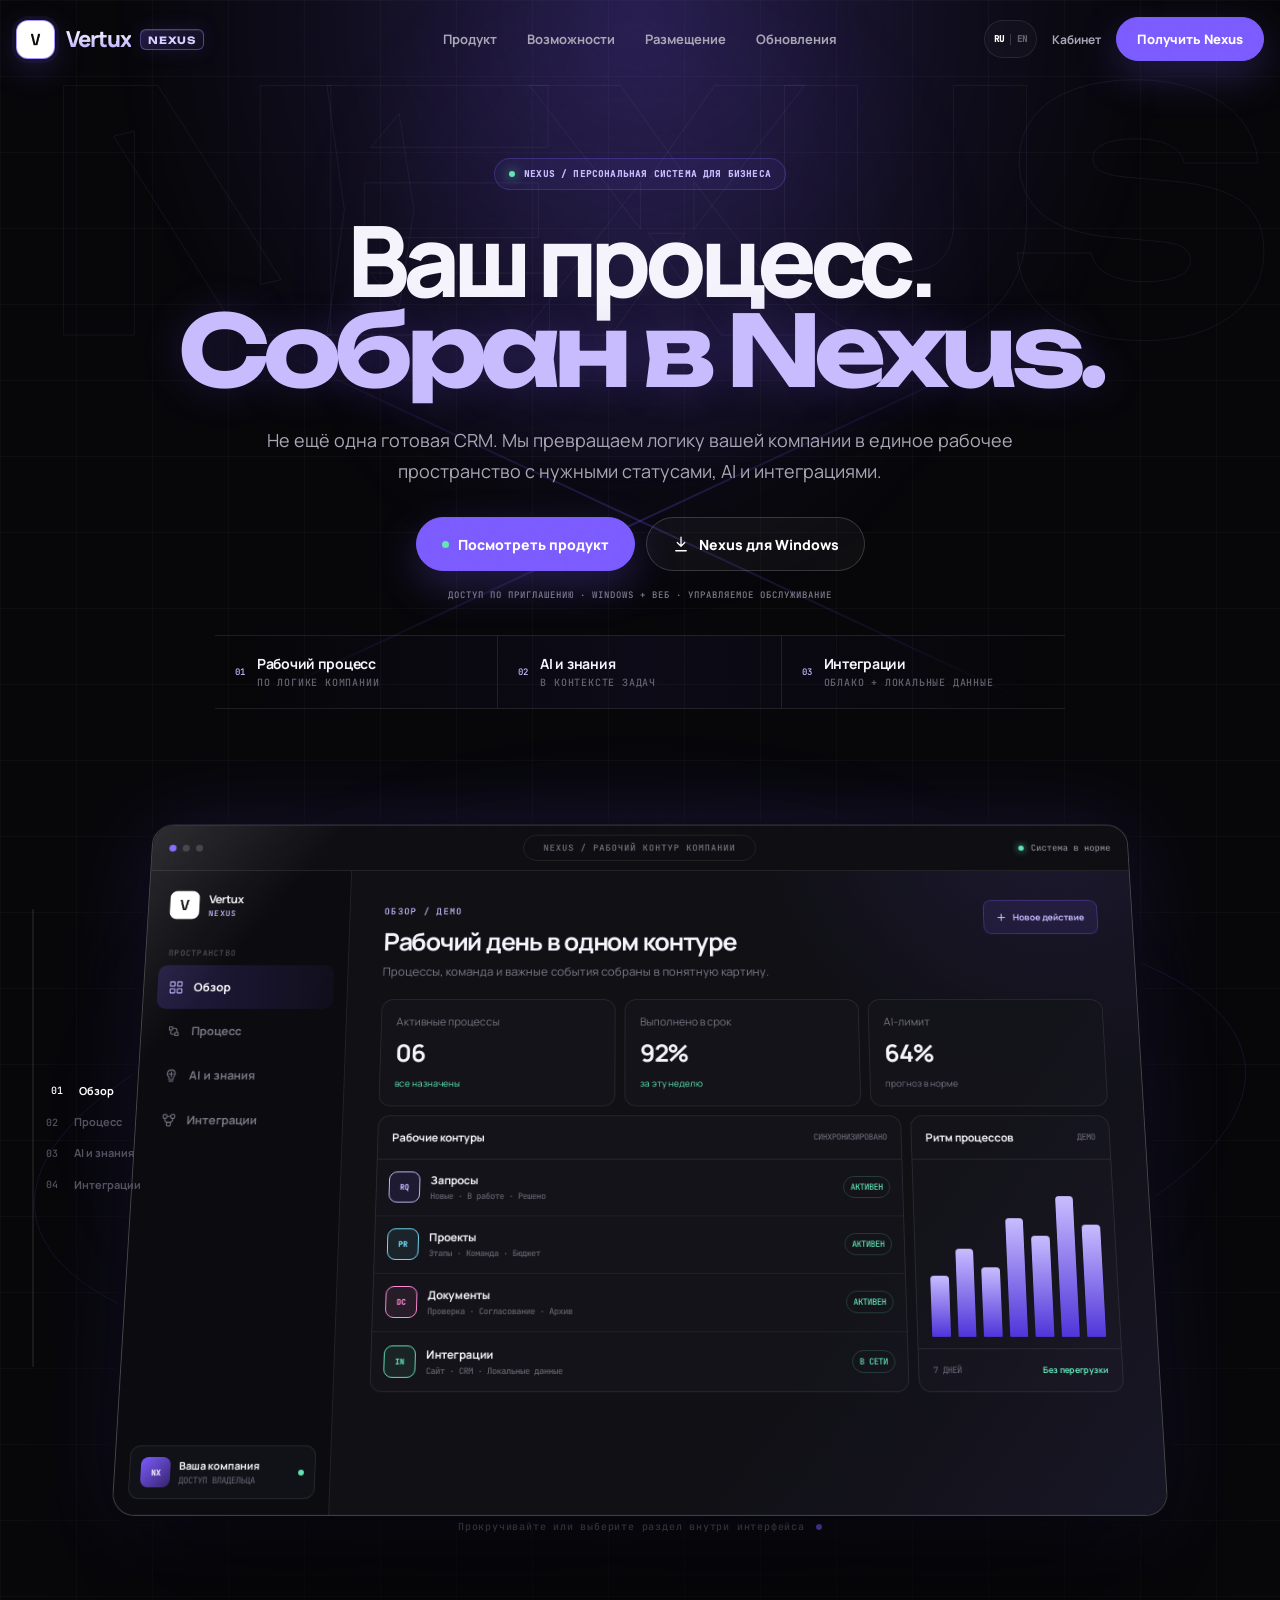
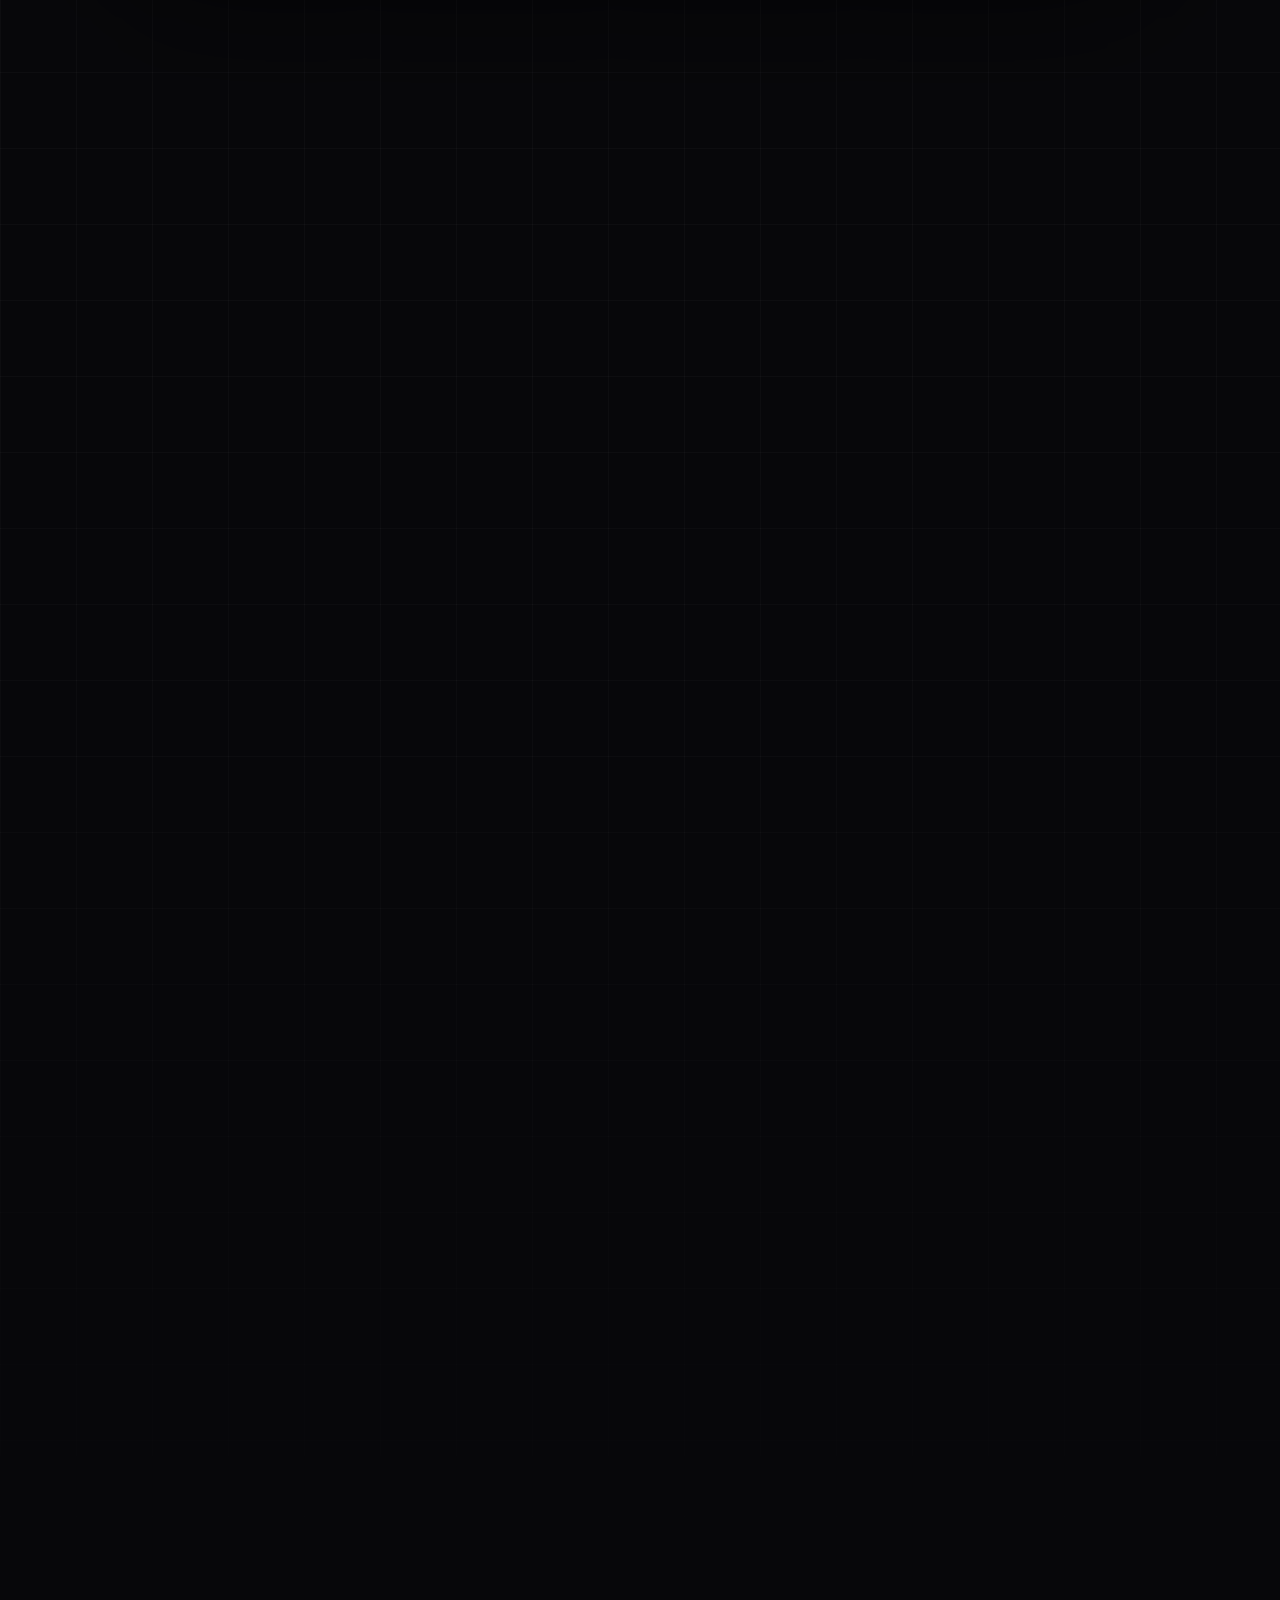
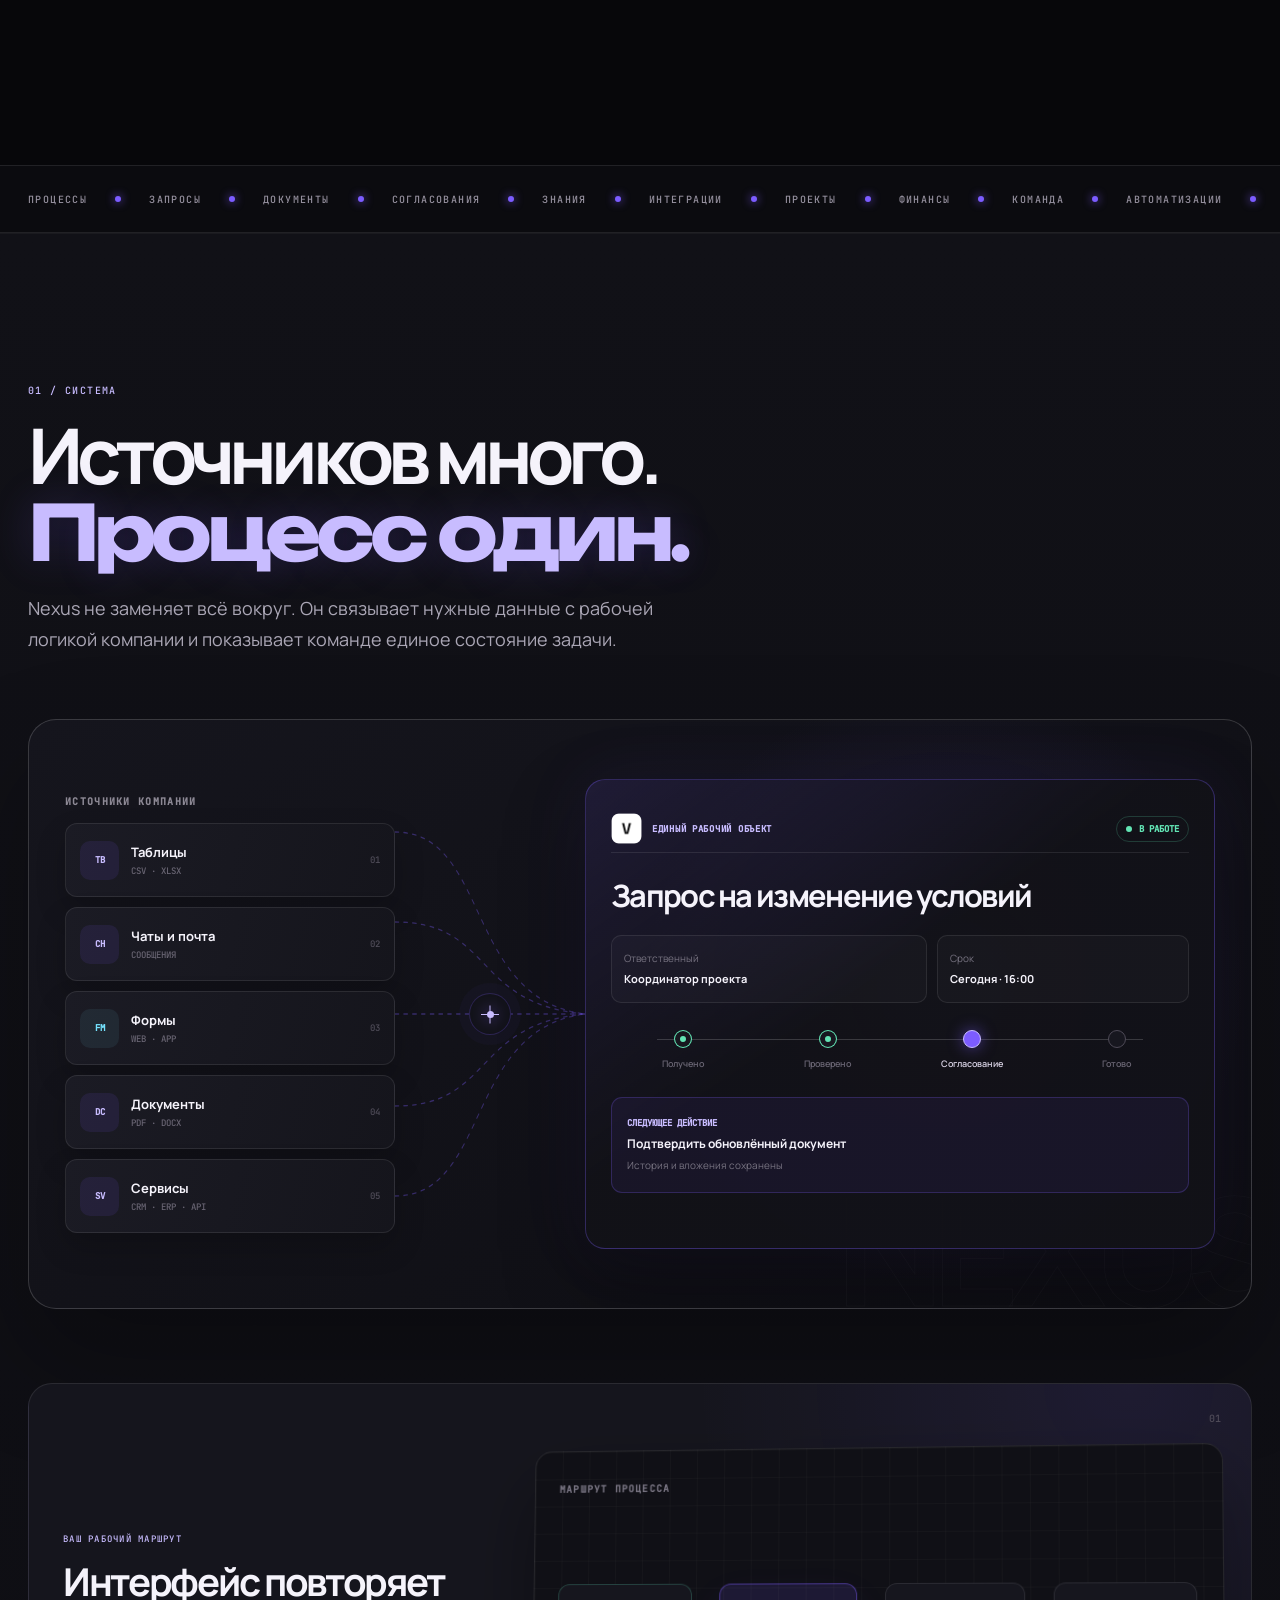
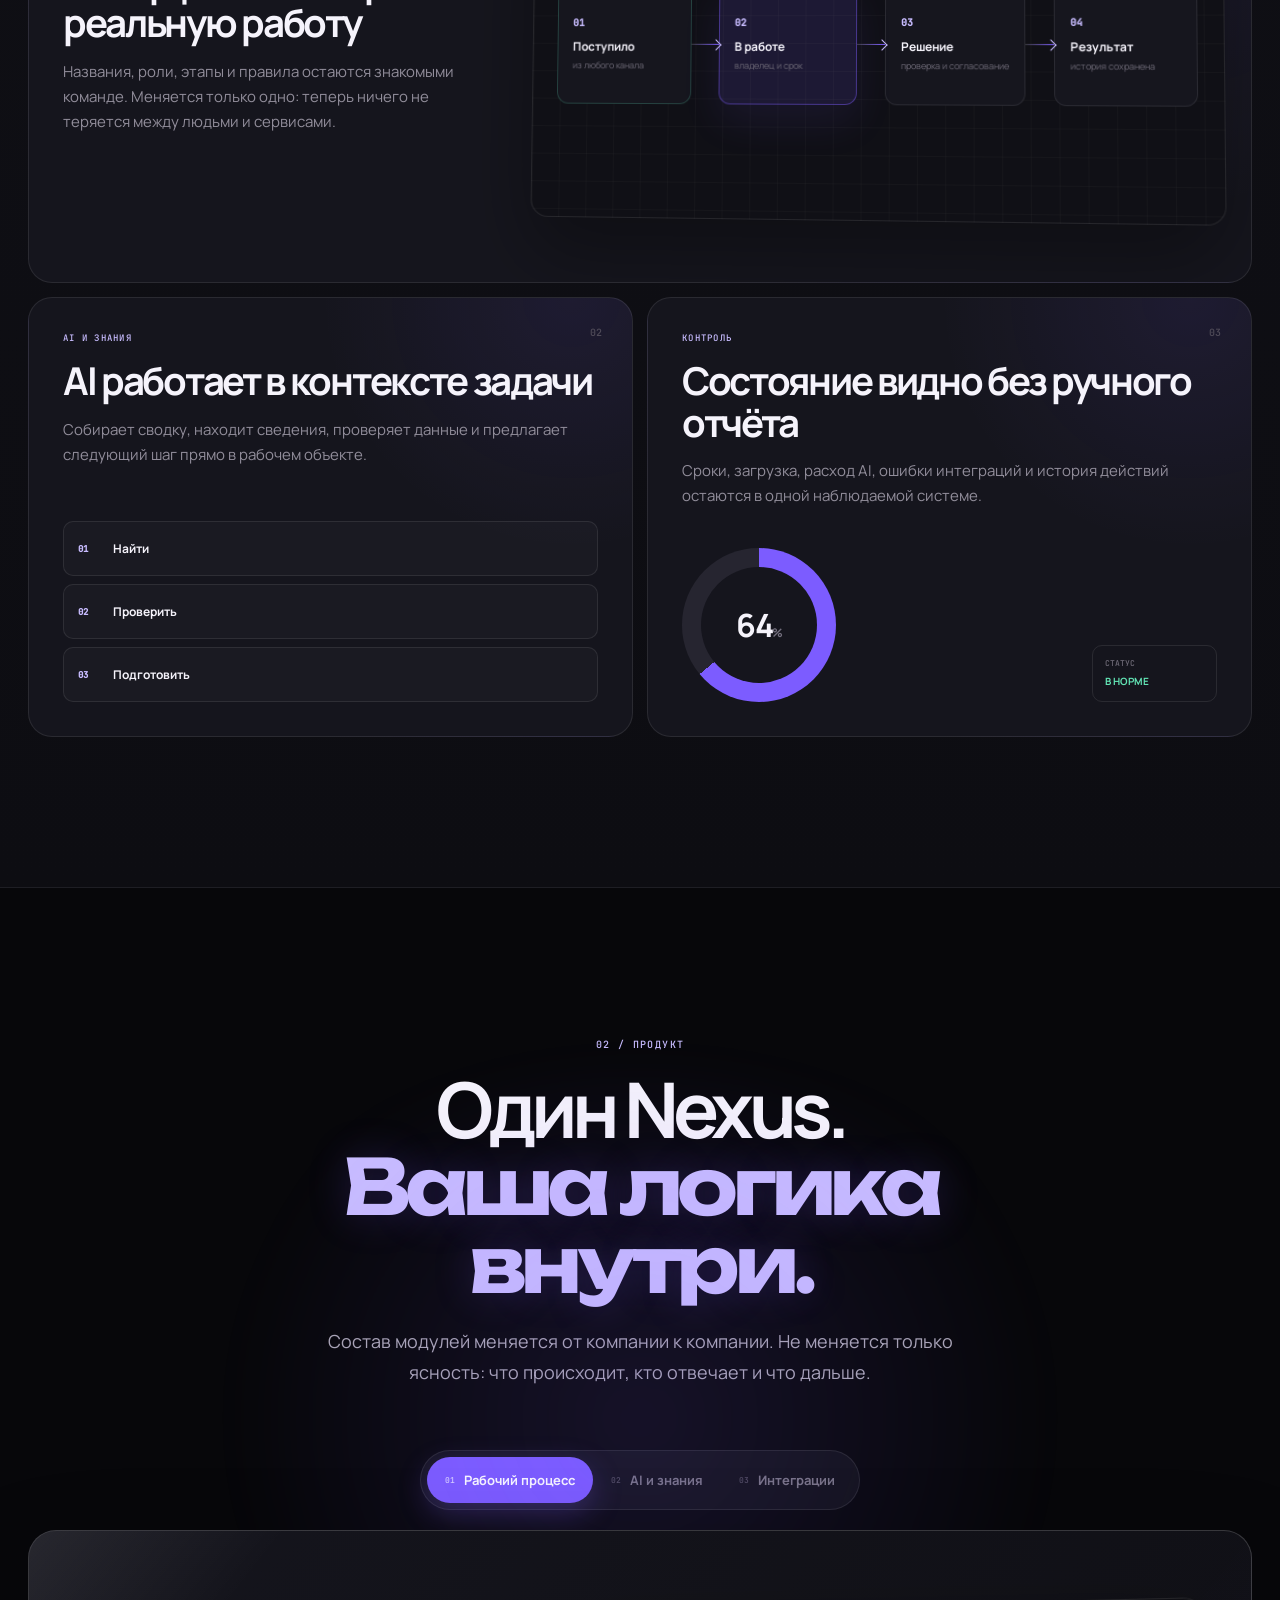
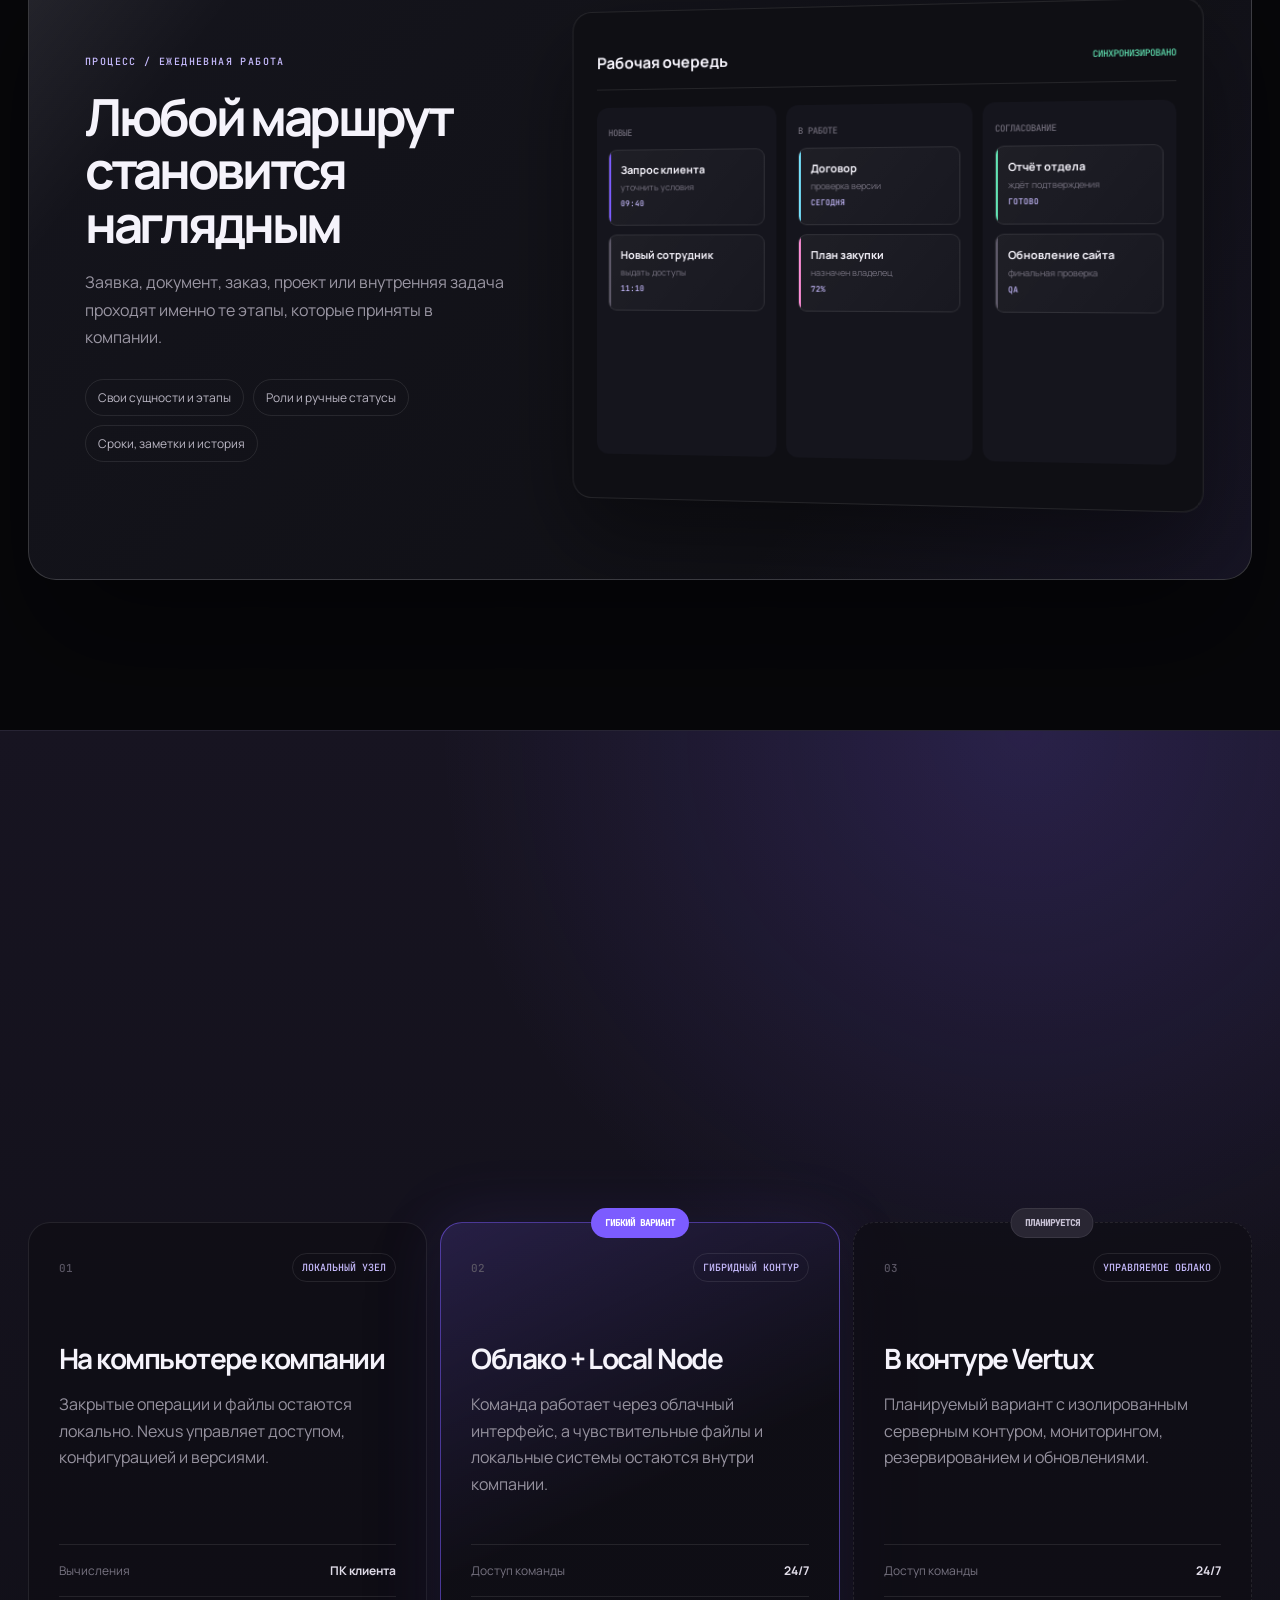
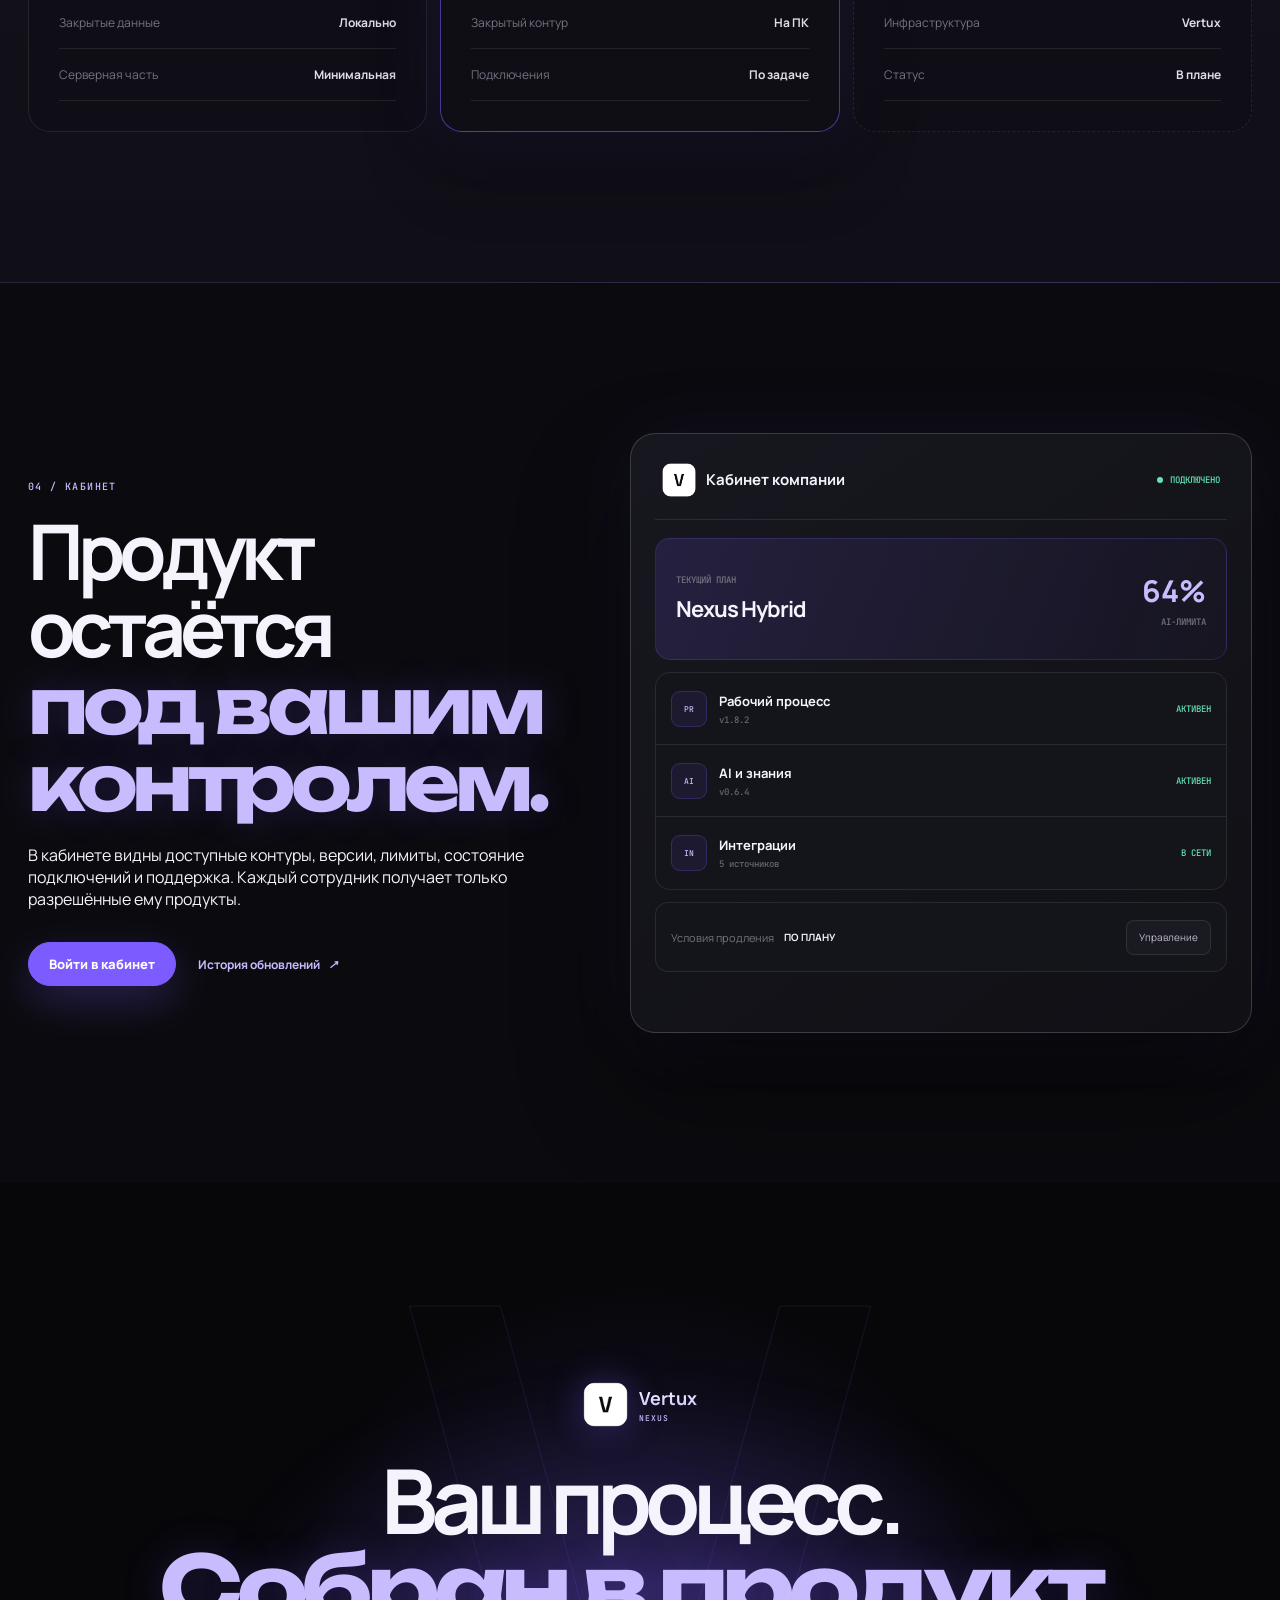
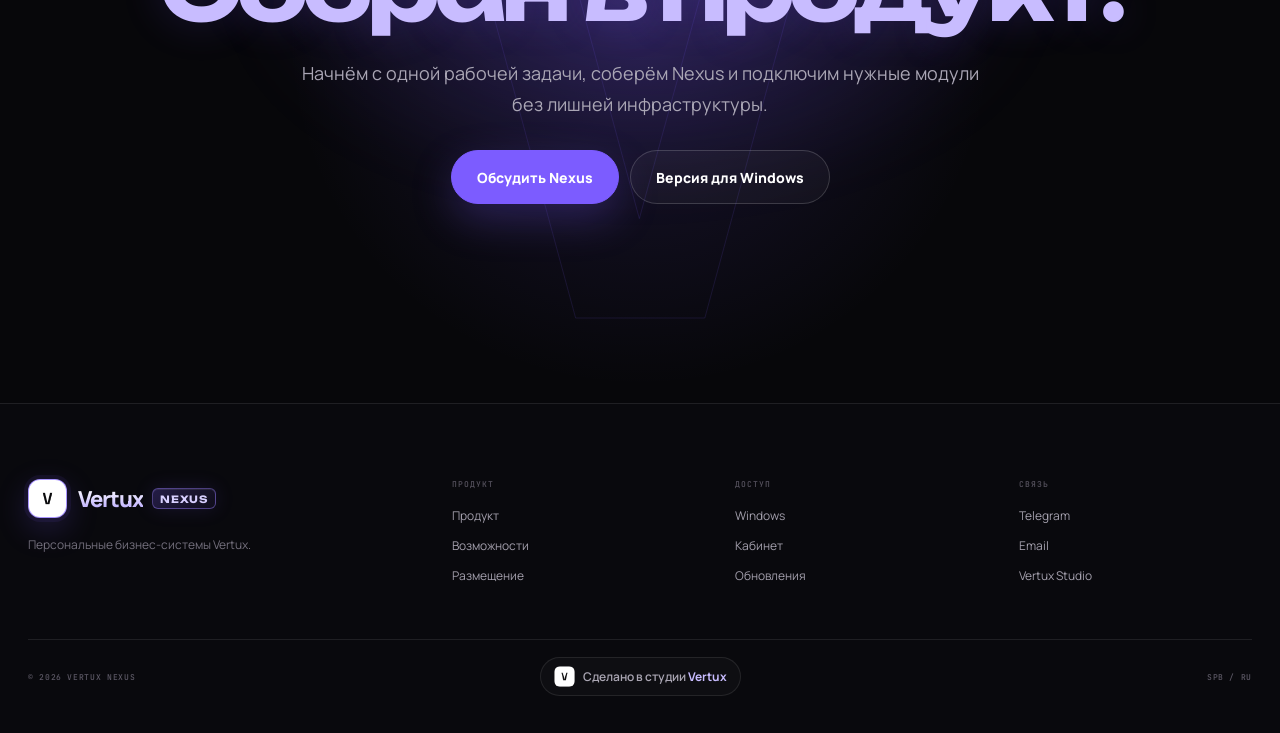
==== commit 2f68a20a: "Redesign Nexus around universal workflows" ====
--- a/index.html
+++ b/index.html
@@ -4,13 +4,13 @@
   <meta charset="utf-8">
   <meta name="viewport" content="width=device-width,initial-scale=1">
   <meta name="theme-color" content="#07070a">
-  <meta name="description" content="Vertux Nexus объединяет персональные workspace, AI-инструменты, звонки, виджеты и локальные системы компании в одном защищённом пространстве.">
-  <meta property="og:title" content="Vertux Nexus — рабочая система вашей компании">
-  <meta property="og:description" content="Workspace, AI, звонки, виджеты и локальные интеграции. Один вход, один контур управления.">
-  <title>Vertux Nexus — рабочая система вашей компании</title>
+  <meta name="description" content="Vertux Nexus превращает разрозненные процессы, данные и сервисы компании в персональную рабочую систему." data-i18n-content="meta.homeDescription">
+  <meta property="og:title" content="Vertux Nexus - ваш процесс, собранный в систему" data-i18n-content="meta.homeTitle">
+  <meta property="og:description" content="Индивидуальный рабочий контур с понятными статусами, AI в контексте задач и нужными интеграциями." data-i18n-content="meta.homeOgDescription">
+  <title>Vertux Nexus - ваш процесс, собранный в систему</title>
   <link rel="icon" href="icon.svg" type="image/svg+xml">
   <link rel="stylesheet" href="assets/fonts/fonts.css">
-  <link rel="stylesheet" href="assets/site.css?v=5">
+  <link rel="stylesheet" href="assets/site.css?v=6">
 </head>
 <body>
   <a class="skip-link" href="#content" data-i18n="a11y.skip">К содержанию</a>
@@ -23,18 +23,18 @@
         <span class="brand-icon"><img src="assets/vertux-mark.png" alt=""></span>
         <span class="brand-name"><b>Vertux</b><small>NEXUS</small></span>
       </a>
-      <nav class="main-nav" id="mainNav" aria-label="Главная навигация">
+      <nav class="main-nav" id="mainNav" aria-label="Главная навигация" data-i18n-aria="aria.mainNav">
         <a href="#product" data-i18n="nav.product">Продукт</a>
         <a href="#solutions" data-i18n="nav.solutions">Возможности</a>
         <a href="#deployment" data-i18n="nav.deployment">Размещение</a>
         <a href="updates.html" data-i18n="nav.updates">Обновления</a>
       </nav>
       <div class="nav-actions">
-        <button class="language" type="button" data-lang-toggle aria-label="Switch language"><span data-lang="ru">RU</span><i></i><span data-lang="en">EN</span></button>
+        <button class="language" type="button" data-lang-toggle aria-label="Сменить язык" data-i18n-aria="aria.language"><span data-lang="ru">RU</span><i></i><span data-lang="en">EN</span></button>
         <a class="nav-login" href="account.html" data-i18n="nav.account">Кабинет</a>
         <a class="pill pill-primary nav-cta" href="download.html" data-i18n="nav.get">Получить Nexus</a>
       </div>
-      <button class="menu-button" id="menuButton" type="button" aria-expanded="false" aria-controls="mainNav" aria-label="Открыть меню"><span></span><span></span></button>
+      <button class="menu-button" id="menuButton" type="button" aria-expanded="false" aria-controls="mainNav" aria-label="Открыть меню" data-i18n-aria="aria.menu"><span></span><span></span></button>
     </div>
   </header>
 
@@ -45,18 +45,18 @@
       <div class="hero-beam beam-b" aria-hidden="true"></div>
       <div class="hero-ghost" aria-hidden="true">NEXUS</div>
       <div class="shell hero-copy">
-        <p class="product-kicker reveal"><span></span><b data-i18n="hero.kicker">NEXUS / СИСТЕМА УПРАВЛЕНИЯ КОМПАНИЕЙ</b></p>
-        <h1 class="reveal" data-i18n-html="hero.title">Вся работа компании.<br><em>В одном Nexus.</em></h1>
-        <p class="hero-lede reveal" data-i18n="hero.lede">Персональный workspace, AI-инструменты, звонки, виджеты и локальные системы. Nexus собирается вокруг вашего процесса и показывает каждому сотруднику только нужное.</p>
+        <p class="product-kicker reveal"><span></span><b data-i18n="hero.kicker">NEXUS / ПЕРСОНАЛЬНАЯ СИСТЕМА ДЛЯ БИЗНЕСА</b></p>
+        <h1 class="reveal" data-i18n-html="hero.title">Ваш процесс.<br><em>Собран в Nexus.</em></h1>
+        <p class="hero-lede reveal" data-i18n="hero.lede">Не ещё одна готовая CRM. Мы превращаем логику вашей компании в единое рабочее пространство с нужными статусами, AI и интеграциями.</p>
         <div class="hero-actions reveal">
           <a class="pill pill-primary pill-large magnetic" href="#product"><span class="live-dot"></span><span data-i18n="hero.primary">Посмотреть продукт</span></a>
           <a class="pill pill-ghost pill-large magnetic" href="download.html"><svg viewBox="0 0 24 24" aria-hidden="true"><path d="M12 3v12m-5-5 5 5 5-5M5 21h14"/></svg><span data-i18n="hero.secondary">Nexus для Windows</span></a>
         </div>
         <p class="hero-note reveal" data-i18n="hero.note">ДОСТУП ПО ПРИГЛАШЕНИЮ · WINDOWS + WEB · УПРАВЛЯЕМОЕ ОБСЛУЖИВАНИЕ</p>
-        <div class="hero-status reveal" aria-label="Ключевые возможности Nexus">
-          <span><i>01</i><b>Workspace</b><small data-i18n="hero.status1">ПОД ВАШ ПРОЦЕСС</small></span>
-          <span><i>02</i><b>AI Intelligence</b><small data-i18n="hero.status2">ВНУТРИ РАБОТЫ</small></span>
-          <span><i>03</i><b>Local + Cloud</b><small data-i18n="hero.status3">ГИБРИДНЫЙ КОНТУР</small></span>
+        <div class="hero-status reveal" aria-label="Ключевые возможности Nexus" data-i18n-aria="aria.capabilities">
+          <span><i>01</i><b data-i18n="hero.layer1">Рабочий процесс</b><small data-i18n="hero.status1">ПО ЛОГИКЕ КОМПАНИИ</small></span>
+          <span><i>02</i><b data-i18n="hero.layer2">AI и знания</b><small data-i18n="hero.status2">В КОНТЕКСТЕ ЗАДАЧ</small></span>
+          <span><i>03</i><b data-i18n="hero.layer3">Интеграции</b><small data-i18n="hero.status3">ОБЛАКО + ЛОКАЛЬНЫЕ ДАННЫЕ</small></span>
         </div>
       </div>
 
@@ -67,81 +67,100 @@
           <div class="stage-progress" aria-hidden="true"><i></i></div>
           <div class="stage-chapters" aria-hidden="true">
             <span class="active" data-stage-chapter="overview"><i>01</i><b data-i18n="demo.overview">Обзор</b></span>
-            <span data-stage-chapter="calls"><i>02</i><b data-i18n="demo.calls">Звонки + AI</b></span>
-            <span data-stage-chapter="widget"><i>03</i><b data-i18n="demo.widget">AI-виджет</b></span>
-            <span data-stage-chapter="local"><i>04</i><b data-i18n="demo.local">Local Node</b></span>
-          </div>
-          <div class="stage-satellite sat-1" aria-hidden="true"><i class="sat-icon">AI</i><span><b data-i18n="sat.call">Звонок анализируется</b><small>CALL INTELLIGENCE · LIVE</small></span><em></em></div>
-          <div class="stage-satellite sat-2" aria-hidden="true"><i class="sat-icon cyan">LN</i><span><b>Local Node</b><small data-i18n="sat.node">ЗАЩИЩЁННОЕ СОЕДИНЕНИЕ</small></span><em></em></div>
-          <div class="stage-satellite sat-3" aria-hidden="true"><i class="sat-icon pink">WG</i><span><b>AI Widget</b><small data-i18n="sat.widget">НОВЫЙ ВОПРОС В БАЗУ</small></span><em></em></div>
-          <div class="stage-satellite sat-4" aria-hidden="true"><i class="sat-icon mint">UP</i><span><b data-i18n="sat.control">Контроль расхода</b><small data-i18n="sat.usage">64% ОТ МЕСЯЧНОГО ПЛАНА</small></span><em></em></div>
+            <span data-stage-chapter="process"><i>02</i><b data-i18n="demo.process">Процесс</b></span>
+            <span data-stage-chapter="knowledge"><i>03</i><b data-i18n="demo.knowledge">AI и знания</b></span>
+            <span data-stage-chapter="integrations"><i>04</i><b data-i18n="demo.integrations">Интеграции</b></span>
+          </div>
+          <div class="stage-satellite sat-1" aria-hidden="true"><i class="sat-icon">ST</i><span><b data-i18n="sat.request">Статус обновлён</b><small data-i18n="sat.requestSub">СЛЕДУЮЩИЙ ШАГ НАЗНАЧЕН</small></span><em></em></div>
+          <div class="stage-satellite sat-2" aria-hidden="true"><i class="sat-icon cyan">AI</i><span><b data-i18n="sat.checked">Документ проверен</b><small data-i18n="sat.checkedSub">НАЙДЕН РИСК В СРОКАХ</small></span><em></em></div>
+          <div class="stage-satellite sat-3" aria-hidden="true"><i class="sat-icon pink">IN</i><span><b data-i18n="sat.connected">Источник подключён</b><small data-i18n="sat.connectedSub">ФОРМА → РАБОЧИЙ ПРОЦЕСС</small></span><em></em></div>
+          <div class="stage-satellite sat-4" aria-hidden="true"><i class="sat-icon mint">UP</i><span><b data-i18n="sat.control">Расход под контролем</b><small data-i18n="sat.usage">ЛИМИТ И ПРОГНОЗ ВИДНЫ</small></span><em></em></div>
         <div class="product-window" id="productWindow">
           <div class="window-bar">
             <span class="window-dots"><i></i><i></i><i></i></span>
-            <span class="window-address">NEXUS / SECURE COMPANY SPACE</span>
+            <span class="window-address" data-i18n="demo.window">NEXUS / РАБОЧИЙ КОНТУР КОМПАНИИ</span>
             <span class="window-health"><i></i><span data-i18n="demo.online">Система в норме</span></span>
           </div>
           <div class="product-ui">
-            <aside class="app-sidebar" role="tablist" aria-label="Разделы демонстрации Nexus">
+            <aside class="app-sidebar">
               <div class="app-brand"><img src="assets/vertux-mark.png" alt=""><span><b>Vertux</b><small>NEXUS</small></span></div>
               <p class="sidebar-label" data-i18n="demo.space">Пространство</p>
-              <button class="side-item active" type="button" data-demo-tab="overview"><svg viewBox="0 0 24 24"><rect x="3" y="3" width="7" height="7" rx="1"/><rect x="14" y="3" width="7" height="7" rx="1"/><rect x="3" y="14" width="7" height="7" rx="1"/><rect x="14" y="14" width="7" height="7" rx="1"/></svg><span data-i18n="demo.overview">Обзор</span></button>
-              <button class="side-item" type="button" data-demo-tab="calls"><svg viewBox="0 0 24 24"><path d="M6 3h4l2 5-3 2c1.4 2.8 3.6 5 6.4 6.4l2-3 4.6 2V19c0 1.1-.9 2-2 2C10.6 21 3 13.4 3 4c0-.6.4-1 1-1h2Z"/></svg><span data-i18n="demo.calls">Звонки + AI</span></button>
-              <button class="side-item" type="button" data-demo-tab="widget"><svg viewBox="0 0 24 24"><path d="M4 5h16v12H8l-4 4V5Z"/><path d="M8 9h8M8 13h5"/></svg><span data-i18n="demo.widget">AI-виджет</span></button>
-              <button class="side-item" type="button" data-demo-tab="local"><svg viewBox="0 0 24 24"><rect x="3" y="4" width="18" height="12" rx="2"/><path d="M8 20h8M12 16v4"/></svg><span data-i18n="demo.local">Local Node</span></button>
-              <div class="sidebar-bottom"><span class="avatar">NX</span><span><b data-i18n="demo.company">Ваша компания</b><small data-i18n="demo.role">OWNER ACCESS</small></span><i></i></div>
+              <div class="sidebar-tabs" role="tablist" aria-label="Разделы демонстрации Nexus" data-i18n-aria="aria.demoTabs">
+                <button class="side-item active" type="button" data-demo-tab="overview"><svg viewBox="0 0 24 24"><rect x="3" y="3" width="7" height="7" rx="1"/><rect x="14" y="3" width="7" height="7" rx="1"/><rect x="3" y="14" width="7" height="7" rx="1"/><rect x="14" y="14" width="7" height="7" rx="1"/></svg><span data-i18n="demo.overview">Обзор</span></button>
+                <button class="side-item" type="button" data-demo-tab="process"><svg viewBox="0 0 24 24"><path d="M5 5h5v5H5zM14 14h5v5h-5zM10 7.5h4a3 3 0 0 1 3 3V14M7.5 10v4a3 3 0 0 0 3 3H14"/></svg><span data-i18n="demo.process">Процесс</span></button>
+                <button class="side-item" type="button" data-demo-tab="knowledge"><svg viewBox="0 0 24 24"><path d="M12 3a6 6 0 0 0-3.5 10.9V18h7v-4.1A6 6 0 0 0 12 3Z"/><path d="M9 21h6M8 10h8M12 6v8"/></svg><span data-i18n="demo.knowledge">AI и знания</span></button>
+                <button class="side-item" type="button" data-demo-tab="integrations"><svg viewBox="0 0 24 24"><rect x="3" y="3" width="6" height="6" rx="2"/><rect x="15" y="3" width="6" height="6" rx="2"/><rect x="9" y="15" width="6" height="6" rx="2"/><path d="M9 6h6M6 9v2a4 4 0 0 0 4 4h2M18 9v2a4 4 0 0 1-4 4h-2"/></svg><span data-i18n="demo.integrations">Интеграции</span></button>
+              </div>
+              <div class="sidebar-bottom"><span class="avatar">NX</span><span><b data-i18n="demo.company">Ваша компания</b><small data-i18n="demo.role">ДОСТУП ВЛАДЕЛЬЦА</small></span><i></i></div>
             </aside>
 
             <div class="app-content">
               <div class="demo-panel active" data-demo-panel="overview">
-                <div class="demo-heading"><div><span class="demo-eyebrow">OVERVIEW / LIVE</span><h2 data-i18n="overview.title">Рабочий день под контролем</h2><p data-i18n="overview.sub">Продукты, команда и системные события — в одном экране.</p></div><span class="demo-action"><span>+</span><span data-i18n="overview.action">Новое действие</span></span></div>
+                <div class="demo-heading"><div><span class="demo-eyebrow" data-i18n="overview.eyebrow">ОБЗОР / ДЕМО</span><h2 data-i18n="overview.title">Рабочий день в одном контуре</h2><p data-i18n="overview.sub">Процессы, команда и важные события собраны в понятную картину.</p></div><span class="demo-action"><span>+</span><span data-i18n="overview.action">Новое действие</span></span></div>
                 <div class="metric-grid">
-                  <article><span data-i18n="overview.m1">Продукты</span><b>04</b><small class="positive" data-i18n="overview.m1s">все доступны</small></article>
-                  <article><span data-i18n="overview.m2">Сервисы</span><b>99.9%</b><small class="positive" data-i18n="overview.m2s">стабильно</small></article>
-                  <article><span data-i18n="overview.m3">AI usage</span><b>64%</b><small data-i18n="overview.m3s">в пределах плана</small></article>
+                  <article><span data-i18n="overview.m1">Активные процессы</span><b>06</b><small class="positive" data-i18n="overview.m1s">все назначены</small></article>
+                  <article><span data-i18n="overview.m2">Выполнено в срок</span><b>92%</b><small class="positive" data-i18n="overview.m2s">за эту неделю</small></article>
+                  <article><span data-i18n="overview.m3">AI-лимит</span><b>64%</b><small data-i18n="overview.m3s">прогноз в норме</small></article>
                 </div>
                 <div class="overview-grid">
-                  <article class="ui-card products-card"><div class="ui-card-head"><span data-i18n="overview.products">Мои продукты</span><small data-i18n="overview.synced">СИНХРОНИЗИРОВАНО</small></div>
-                    <div class="product-line"><i class="glyph violet">WS</i><span><b>Workspace</b><small data-i18n="overview.ws">Проекты · Клиенты · Финансы</small></span><em data-i18n="status.active">АКТИВЕН</em></div>
-                    <div class="product-line"><i class="glyph blue">AI</i><span><b>Call Intelligence</b><small data-i18n="overview.call">Анализ · Суфлёр · Тренер</small></span><em data-i18n="status.active">АКТИВЕН</em></div>
-                    <div class="product-line"><i class="glyph pink">WG</i><span><b>AI Widget</b><small data-i18n="overview.widget">Диалоги · Знания · Лиды</small></span><em data-i18n="status.active">АКТИВЕН</em></div>
-                    <div class="product-line"><i class="glyph mint">LN</i><span><b>Local Node</b><small data-i18n="overview.node">1С · Файлы · Бэкапы</small></span><em data-i18n="status.online">ONLINE</em></div>
+                  <article class="ui-card products-card"><div class="ui-card-head"><span data-i18n="overview.products">Рабочие контуры</span><small data-i18n="overview.synced">СИНХРОНИЗИРОВАНО</small></div>
+                    <div class="product-line"><i class="glyph violet">RQ</i><span><b data-i18n="overview.requests">Запросы</b><small data-i18n="overview.requestsSub">Новые · В работе · Решено</small></span><em data-i18n="status.active">АКТИВЕН</em></div>
+                    <div class="product-line"><i class="glyph blue">PR</i><span><b data-i18n="overview.projects">Проекты</b><small data-i18n="overview.projectsSub">Этапы · Команда · Бюджет</small></span><em data-i18n="status.active">АКТИВЕН</em></div>
+                    <div class="product-line"><i class="glyph pink">DC</i><span><b data-i18n="overview.docs">Документы</b><small data-i18n="overview.docsSub">Проверка · Согласование · Архив</small></span><em data-i18n="status.active">АКТИВЕН</em></div>
+                    <div class="product-line"><i class="glyph mint">IN</i><span><b data-i18n="overview.integrations">Интеграции</b><small data-i18n="overview.integrationsSub">Сайт · CRM · Локальные данные</small></span><em data-i18n="status.online">ONLINE</em></div>
                   </article>
-                  <article class="ui-card activity-card"><div class="ui-card-head"><span data-i18n="overview.activity">Активность</span><small>LIVE</small></div><div class="activity-chart"><i style="--h:38%"></i><i style="--h:55%"></i><i style="--h:43%"></i><i style="--h:74%"></i><i style="--h:63%"></i><i style="--h:88%"></i><i style="--h:70%"></i></div><div class="chart-caption"><span data-i18n="overview.week">7 ДНЕЙ</span><b data-i18n="overview.normal">Нормальная нагрузка</b></div></article>
-                </div>
-              </div>
-
-              <div class="demo-panel" data-demo-panel="calls">
-                <div class="demo-heading"><div><span class="demo-eyebrow">CALL INTELLIGENCE / LIVE</span><h2 data-i18n="calls.title">AI рядом во время разговора</h2><p data-i18n="calls.sub">Транскрипция, подсказки и разбор качества — без переключения окон.</p></div><span class="recording"><i></i><span data-i18n="calls.live">РАЗГОВОР ИДЁТ</span></span></div>
-                <div class="call-layout">
-                  <article class="ui-card transcript"><div class="call-person"><span>АК</span><div><b data-i18n="calls.client">Входящий звонок</b><small>02:41</small></div><div class="sound-wave"><i></i><i></i><i></i><i></i><i></i></div></div>
-                    <div class="speech agent"><small data-i18n="calls.manager">МЕНЕДЖЕР · 02:18</small><p data-i18n="calls.line1">Подскажите, что для вас важнее: скорость запуска или полный набор функций?</p></div>
-                    <div class="speech client"><small data-i18n="calls.customer">КЛИЕНТ · 02:29</small><p data-i18n="calls.line2">Нужно запустить быстро, но потом подключить команду и отчётность.</p></div>
-                    <div class="speech live"><small>LIVE · 02:41</small><p><span data-i18n="calls.line3">Тогда начнём с основного процесса и добавим модули после запуска...</span><i></i></p></div>
+                  <article class="ui-card activity-card"><div class="ui-card-head"><span data-i18n="overview.activity">Ритм процессов</span><small data-i18n="overview.demo">ДЕМО</small></div><div class="activity-chart"><i style="--h:38%"></i><i style="--h:55%"></i><i style="--h:43%"></i><i style="--h:74%"></i><i style="--h:63%"></i><i style="--h:88%"></i><i style="--h:70%"></i></div><div class="chart-caption"><span data-i18n="overview.week">7 ДНЕЙ</span><b data-i18n="overview.normal">Без перегрузки</b></div></article>
+                </div>
+              </div>
+
+              <div class="demo-panel" data-demo-panel="process">
+                <div class="demo-heading"><div><span class="demo-eyebrow" data-i18n="process.eyebrow">ПРОЦЕСС / ЖИВОЙ МАРШРУТ</span><h2 data-i18n="process.title">Каждому понятно, что делать дальше</h2><p data-i18n="process.sub">Один объект хранит статус, ответственного, срок, заметку и всю историю.</p></div><span class="process-state"><i></i><span data-i18n="process.active">В РАБОТЕ</span></span></div>
+                <div class="process-layout">
+                  <article class="ui-card process-card">
+                    <div class="process-card-head"><span><small data-i18n="process.card">КАРТОЧКА ПРОЦЕССА</small><b data-i18n="process.example">Запуск новой услуги</b></span><em data-i18n="process.priority">ПРИОРИТЕТ · ОБЫЧНЫЙ</em></div>
+                    <div class="process-meta"><span><small data-i18n="process.owner">Ответственный</small><b data-i18n="process.person">Анна · Координатор</b></span><span><small data-i18n="process.deadline">Срок</small><b data-i18n="process.date">26 июля</b></span><span><small data-i18n="process.source">Источник</small><b data-i18n="process.form">Форма на сайте</b></span></div>
+                    <div class="process-history"><span class="done"><i></i><b data-i18n="process.h1">Запрос получен</b><small>09:14</small></span><span class="done"><i></i><b data-i18n="process.h2">Ответственный назначен</b><small>09:18</small></span><span class="current"><i></i><b data-i18n="process.h3">Материалы на согласовании</b><small data-i18n="process.now">СЕЙЧАС</small></span></div>
+                    <div class="next-step"><span><small data-i18n="process.next">СЛЕДУЮЩИЙ ШАГ</small><b data-i18n="process.nextValue">Получить подтверждение условий</b></span><span class="next-step-action" data-i18n="process.open">КАРТОЧКА ПРОЦЕССА</span></div>
                   </article>
-                  <aside class="coach-stack">
-                    <article class="coach-card priority"><span class="coach-label"><i></i><span data-i18n="calls.coach">AI-СУФЛЁР</span></span><h3 data-i18n="calls.tiptitle">Зафиксируйте следующий шаг</h3><p data-i18n="calls.tip">Предложите короткий запуск и назовите конкретную дату следующего созвона.</p><button type="button" data-demo-note data-i18n="calls.insert">Добавить в заметку</button></article>
-                    <article class="coach-card score"><span data-i18n="calls.quality">КАЧЕСТВО РАЗГОВОРА</span><div><b>84</b><small>/100</small></div><p data-i18n="calls.score">Хорошо выявлена задача. Не хватает договорённости по сроку.</p></article>
+                  <aside class="route-stack" aria-label="Маршрут процесса" data-i18n-aria="aria.processRoute">
+                    <div class="route-node complete"><i>01</i><span><b data-i18n="process.r1">Новый</b><small data-i18n="process.r1s">зафиксирован</small></span></div>
+                    <div class="route-connector"><i></i></div>
+                    <div class="route-node active"><i>02</i><span><b data-i18n="process.r2">В работе</b><small data-i18n="process.r2s">есть владелец</small></span></div>
+                    <div class="route-connector"><i></i></div>
+                    <div class="route-node"><i>03</i><span><b data-i18n="process.r3">Согласование</b><small data-i18n="process.r3s">ожидает решения</small></span></div>
+                    <div class="route-connector"><i></i></div>
+                    <div class="route-node"><i>04</i><span><b data-i18n="process.r4">Готово</b><small data-i18n="process.r4s">результат сохранён</small></span></div>
                   </aside>
                 </div>
               </div>
 
-              <div class="demo-panel" data-demo-panel="widget">
-                <div class="demo-heading"><div><span class="demo-eyebrow">AI WIDGET / QUALITY</span><h2 data-i18n="widget.title">Видно, что спрашивают клиенты</h2><p data-i18n="widget.sub">Диалоги, конверсия подсказок и вопросы, которых не хватает в базе знаний.</p></div><span class="shield-badge">SHIELD ACTIVE</span></div>
-                <div class="widget-layout">
-                  <article class="ui-card conversation"><div class="conversation-head"><span class="bot-avatar">AI</span><span><b data-i18n="widget.assistant">Консультант</b><small data-i18n="status.online">ONLINE</small></span></div><div class="chat-messages"><p data-i18n="widget.bot1">Здравствуйте! Помогу подобрать решение и отвечу на вопросы.</p><p class="user" data-i18n="widget.user1">Можно подключить это к нашей CRM?</p><p data-i18n="widget.bot2">Да. Сначала проверю ваш сценарий и предложу безопасный способ интеграции.</p></div><div class="chat-input"><span data-i18n="widget.placeholder">Введите сообщение...</span><b>↑</b></div></article>
-                  <article class="ui-card knowledge"><div class="ui-card-head"><span data-i18n="widget.gaps">Пробелы в знаниях</span><small>3 NEW</small></div><div class="knowledge-item"><span><b data-i18n="widget.q1">Срок подключения CRM</b><small data-i18n="widget.q1s">спросили 8 раз</small></span><i>+</i></div><div class="knowledge-item"><span><b data-i18n="widget.q2">Стоимость дополнительной роли</b><small data-i18n="widget.q2s">спросили 5 раз</small></span><i>+</i></div><div class="knowledge-score"><span data-i18n="widget.coverage">Покрытие базы</span><b>91%</b><i><em></em></i></div></article>
-                </div>
-              </div>
-
-              <div class="demo-panel" data-demo-panel="local">
-                <div class="demo-heading"><div><span class="demo-eyebrow">LOCAL NODE / OUTBOUND ONLY</span><h2 data-i18n="local.title">Локальные данные остаются локально</h2><p data-i18n="local.sub">Nexus управляет лицензией и заданиями. Файлы, 1С и закрытые операции остаются на компьютере компании.</p></div><span class="shield-badge">TLS / SIGNED JOBS</span></div>
-                <div class="node-map">
-                  <article class="node cloud"><i>NX</i><span><b>Nexus Cloud</b><small>AUTH · LICENSE · UPDATES</small></span><em data-i18n="status.online">ONLINE</em></article>
-                  <div class="node-link"><i></i><span data-i18n="local.outbound">ИСХОДЯЩЕЕ СОЕДИНЕНИЕ</span></div>
-                  <article class="node desktop"><i>PC</i><span><b>Windows Local Node</b><small>1С · FILES · BACKUPS</small></span><em data-i18n="status.secure">ЗАЩИЩЕНО</em></article>
-                </div>
-                <div class="node-events"><span data-i18n="local.e1">Последняя связь</span><b data-i18n="local.now">сейчас</b><span data-i18n="local.e2">Резервная копия</span><b>09:42</b><span data-i18n="local.e3">Входящие порты</span><b>0</b></div>
+              <div class="demo-panel" data-demo-panel="knowledge">
+                <div class="demo-heading"><div><span class="demo-eyebrow" data-i18n="knowledge.eyebrow">AI / КОНТЕКСТ КОМПАНИИ</span><h2 data-i18n="knowledge.title">AI понимает задачу, а не только вопрос</h2><p data-i18n="knowledge.sub">Ищет в разрешённых данных, собирает сводку, проверяет риски и предлагает действие.</p></div><span class="shield-badge" data-i18n="knowledge.safe">ДОСТУП ПО РОЛЯМ</span></div>
+                <div class="knowledge-layout">
+                  <article class="ui-card context-card">
+                    <div class="context-query"><i>AI</i><span><small data-i18n="knowledge.request">ЗАПРОС</small><b data-i18n="knowledge.query">Собери сводку по проекту и найди риски</b></span></div>
+                    <div class="context-sources"><span><i>18</i><b data-i18n="knowledge.docs">Документов</b></span><span><i>42</i><b data-i18n="knowledge.events">События истории</b></span><span><i>07</i><b data-i18n="knowledge.rules">Правил процесса</b></span></div>
+                    <div class="context-result"><small data-i18n="knowledge.result">КРАТКИЙ ВЫВОД</small><p data-i18n="knowledge.summary">Срок зависит от согласования приложения. В карточке не назначен владелец финальной проверки.</p><span><i></i><b data-i18n="knowledge.action">Следующий шаг: запросить подтверждение до 16:00</b></span></div>
+                  </article>
+                  <aside class="ai-action-stack">
+                    <article><i>01</i><span><b data-i18n="knowledge.a1">Найти в базе</b><small data-i18n="knowledge.a1s">по документам и истории</small></span><em>↗</em></article>
+                    <article><i>02</i><span><b data-i18n="knowledge.a2">Проверить данные</b><small data-i18n="knowledge.a2s">на пропуски и расхождения</small></span><em>↗</em></article>
+                    <article><i>03</i><span><b data-i18n="knowledge.a3">Подготовить действие</b><small data-i18n="knowledge.a3s">сохранить результат в процессе</small></span><em>↗</em></article>
+                  </aside>
+                </div>
+              </div>
+
+              <div class="demo-panel" data-demo-panel="integrations">
+                <div class="demo-heading"><div><span class="demo-eyebrow" data-i18n="integrations.eyebrow">ИНТЕГРАЦИИ / ЕДИНЫЙ КОНТУР</span><h2 data-i18n="integrations.title">Подключается к тому, что уже есть</h2><p data-i18n="integrations.sub">Облачные сервисы, формы, базы и локальные файлы остаются источниками, а Nexus связывает их с процессом.</p></div><span class="shield-badge" data-i18n="integrations.mode">ОБЛАКО + LOCAL NODE</span></div>
+                <div class="integration-canvas">
+                  <div class="integration-core"><span><img src="assets/vertux-mark.png" alt=""><b>NEXUS</b><small data-i18n="integrations.core">РАБОЧИЙ ПРОЦЕСС</small></span><i></i><i></i></div>
+                  <div class="integration-source src-a"><i>TB</i><span><b data-i18n="integrations.s1">Таблицы</b><small>CSV · XLSX</small></span></div>
+                  <div class="integration-source src-b"><i>FM</i><span><b data-i18n="integrations.s2">Формы</b><small>WEB · APP</small></span></div>
+                  <div class="integration-source src-c"><i>CM</i><span><b data-i18n="integrations.s3">CRM / ERP</b><small>API · SYNC</small></span></div>
+                  <div class="integration-source src-d"><i>FL</i><span><b data-i18n="integrations.s4">Локальные файлы</b><small>LOCAL NODE</small></span></div>
+                  <div class="integration-source src-e"><i>ML</i><span><b data-i18n="integrations.s5">Почта и чаты</b><small>EVENTS</small></span></div>
+                  <div class="integration-log"><span><i></i><b data-i18n="integrations.log1">Источники синхронизированы</b><em data-i18n="integrations.now">СЕЙЧАС</em></span><span><i></i><b data-i18n="integrations.log2">Закрытые данные доступны только по роли</b><em data-i18n="micro.secure">ЗАЩИЩЕНО</em></span></div>
+                </div>
               </div>
             </div>
           </div>
@@ -151,25 +170,41 @@
       </div>
     </section>
 
-    <section class="signal-rail" aria-label="Возможности Nexus">
+    <section class="signal-rail" aria-label="Возможности Nexus" data-i18n-aria="aria.signalRail">
       <div class="rail-track">
-        <div class="rail-group"><span data-i18n="rail.workspace">РАБОЧИЕ ПРОЦЕССЫ</span><i></i><span data-i18n="rail.calls">АНАЛИЗ ЗВОНКОВ</span><i></i><span data-i18n="rail.widget">AI-ВИДЖЕТ</span><i></i><span>LOCAL NODE</span><i></i><span data-i18n="rail.cloud">ОБЛАЧНЫЙ КОНТУР</span><i></i><span data-i18n="rail.usage">КОНТРОЛЬ РАСХОДА</span><i></i><span data-i18n="rail.projects">ПРОЕКТЫ</span><i></i><span data-i18n="rail.finance">ФИНАНСЫ</span><i></i><span data-i18n="rail.team">КОМАНДА</span><i></i><span data-i18n="rail.automation">АВТОМАТИЗАЦИИ</span><i></i><span data-i18n="rail.support">ПОДДЕРЖКА</span><i></i><span data-i18n="rail.security">БЕЗОПАСНОСТЬ</span><i></i></div>
-        <div class="rail-group" aria-hidden="true"><span data-i18n="rail.workspace">РАБОЧИЕ ПРОЦЕССЫ</span><i></i><span data-i18n="rail.calls">АНАЛИЗ ЗВОНКОВ</span><i></i><span data-i18n="rail.widget">AI-ВИДЖЕТ</span><i></i><span>LOCAL NODE</span><i></i><span data-i18n="rail.cloud">ОБЛАЧНЫЙ КОНТУР</span><i></i><span data-i18n="rail.usage">КОНТРОЛЬ РАСХОДА</span><i></i><span data-i18n="rail.projects">ПРОЕКТЫ</span><i></i><span data-i18n="rail.finance">ФИНАНСЫ</span><i></i><span data-i18n="rail.team">КОМАНДА</span><i></i><span data-i18n="rail.automation">АВТОМАТИЗАЦИИ</span><i></i><span data-i18n="rail.support">ПОДДЕРЖКА</span><i></i><span data-i18n="rail.security">БЕЗОПАСНОСТЬ</span><i></i></div>
+        <div class="rail-group"><span data-i18n="rail.processes">ПРОЦЕССЫ</span><i></i><span data-i18n="rail.requests">ЗАПРОСЫ</span><i></i><span data-i18n="rail.documents">ДОКУМЕНТЫ</span><i></i><span data-i18n="rail.approvals">СОГЛАСОВАНИЯ</span><i></i><span data-i18n="rail.knowledge">ЗНАНИЯ</span><i></i><span data-i18n="rail.integrations">ИНТЕГРАЦИИ</span><i></i><span data-i18n="rail.projects">ПРОЕКТЫ</span><i></i><span data-i18n="rail.finance">ФИНАНСЫ</span><i></i><span data-i18n="rail.team">КОМАНДА</span><i></i><span data-i18n="rail.automation">АВТОМАТИЗАЦИИ</span><i></i><span data-i18n="rail.analytics">АНАЛИТИКА</span><i></i><span data-i18n="rail.security">БЕЗОПАСНОСТЬ</span><i></i></div>
+        <div class="rail-group" aria-hidden="true"><span data-i18n="rail.processes">ПРОЦЕССЫ</span><i></i><span data-i18n="rail.requests">ЗАПРОСЫ</span><i></i><span data-i18n="rail.documents">ДОКУМЕНТЫ</span><i></i><span data-i18n="rail.approvals">СОГЛАСОВАНИЯ</span><i></i><span data-i18n="rail.knowledge">ЗНАНИЯ</span><i></i><span data-i18n="rail.integrations">ИНТЕГРАЦИИ</span><i></i><span data-i18n="rail.projects">ПРОЕКТЫ</span><i></i><span data-i18n="rail.finance">ФИНАНСЫ</span><i></i><span data-i18n="rail.team">КОМАНДА</span><i></i><span data-i18n="rail.automation">АВТОМАТИЗАЦИИ</span><i></i><span data-i18n="rail.analytics">АНАЛИТИКА</span><i></i><span data-i18n="rail.security">БЕЗОПАСНОСТЬ</span><i></i></div>
       </div>
     </section>
 
     <section class="section section-graphite" id="solutions">
       <div class="shell">
-        <div class="section-heading reveal"><p class="section-code">01 / SYSTEM</p><h2 data-i18n-html="system.title">Не восемь сервисов.<br><em>Одна рабочая среда.</em></h2><p data-i18n="system.lede">Nexus не заставляет компанию подстраиваться под готовую CRM. Мы собираем только те модули, которые нужны вашему процессу.</p></div>
-        <div class="transformation reveal">
-          <div class="legacy-side"><small data-i18n="compare.before">ДО NEXUS · РАЗРОЗНЕННО</small><div><span>Excel</span><span data-i18n="compare.chats">Чаты</span><span data-i18n="compare.calls">Звонки</span><span data-i18n="compare.docs">Документы</span></div></div>
-          <div class="transform-route" aria-hidden="true"><i></i><i></i><i></i><b>→</b></div>
-          <div class="nexus-side"><img src="assets/vertux-mark.png" alt=""><span><small data-i18n="compare.after">ПОСЛЕ · ОДИН КОНТУР</small><b data-i18n="compare.status">Один статус. Один процесс.</b></span><em>ONLINE</em></div>
+        <div class="section-heading reveal"><p class="section-code" data-i18n="sections.system">01 / СИСТЕМА</p><h2 data-i18n-html="system.title">Источников много.<br><em>Процесс один.</em></h2><p data-i18n="system.lede">Nexus не заменяет всё вокруг. Он связывает нужные данные с рабочей логикой компании и показывает команде единое состояние задачи.</p></div>
+        <div class="system-convergence reveal">
+          <div class="source-bank">
+            <span class="system-label" data-i18n="compare.before">ИСТОЧНИКИ КОМПАНИИ</span>
+            <div class="source-card source-table"><i>TB</i><span><b data-i18n="compare.tables">Таблицы</b><small>CSV · XLSX</small></span><em>01</em></div>
+            <div class="source-card source-chat"><i>CH</i><span><b data-i18n="compare.chats">Чаты и почта</b><small data-i18n="micro.messages">СООБЩЕНИЯ</small></span><em>02</em></div>
+            <div class="source-card source-form"><i>FM</i><span><b data-i18n="compare.forms">Формы</b><small>WEB · APP</small></span><em>03</em></div>
+            <div class="source-card source-doc"><i>DC</i><span><b data-i18n="compare.docs">Документы</b><small>PDF · DOCX</small></span><em>04</em></div>
+            <div class="source-card source-service"><i>SV</i><span><b data-i18n="compare.services">Сервисы</b><small>CRM · ERP · API</small></span><em>05</em></div>
+          </div>
+          <div class="convergence-lines" aria-hidden="true">
+            <svg viewBox="0 0 260 440" preserveAspectRatio="none"><path d="M0 38 C130 38 95 205 260 220"/><path d="M0 128 C135 128 105 210 260 220"/><path d="M0 220 C130 220 120 220 260 220"/><path d="M0 312 C135 312 105 230 260 220"/><path d="M0 402 C130 402 95 235 260 220"/></svg>
+            <span><i></i></span>
+          </div>
+          <article class="unified-card">
+            <div class="unified-head"><span><img src="assets/vertux-mark.png" alt=""><small data-i18n="compare.after">ЕДИНЫЙ РАБОЧИЙ ОБЪЕКТ</small></span><em><i></i><span data-i18n="compare.active">В РАБОТЕ</span></em></div>
+            <h3 data-i18n="compare.object">Запрос на изменение условий</h3>
+            <div class="unified-meta"><span><small data-i18n="compare.owner">Ответственный</small><b data-i18n="compare.ownerValue">Координатор проекта</b></span><span><small data-i18n="compare.deadline">Срок</small><b data-i18n="compare.deadlineValue">Сегодня · 16:00</b></span></div>
+            <div class="unified-flow"><span class="complete"><i></i><b data-i18n="compare.step1">Получено</b></span><span class="complete"><i></i><b data-i18n="compare.step2">Проверено</b></span><span class="current"><i></i><b data-i18n="compare.step3">Согласование</b></span><span><i></i><b data-i18n="compare.step4">Готово</b></span></div>
+            <div class="unified-next"><small data-i18n="compare.next">СЛЕДУЮЩЕЕ ДЕЙСТВИЕ</small><b data-i18n="compare.nextValue">Подтвердить обновлённый документ</b><span data-i18n="compare.history">История и вложения сохранены</span></div>
+          </article>
         </div>
         <div class="capability-grid">
-          <article class="capability capability-wide reveal"><span class="cap-index">01</span><div><p class="cap-label">WORKSPACE</p><h3 data-i18n="system.c1t">Процесс, который узнаёт команда</h3><p data-i18n="system.c1d">Проекты, лиды, документы, деньги и сотрудники — в логике вашей компании, а не чужого шаблона.</p></div><div class="pipeline-visual" aria-hidden="true"><div><span>NEW</span><i></i><i></i></div><div><span>ACTIVE</span><i></i><i></i><i></i></div><div><span>READY</span><i></i></div></div></article>
-          <article class="capability reveal"><span class="cap-index">02</span><div><p class="cap-label">AI LAYER</p><h3 data-i18n="system.c2t">AI работает внутри задачи</h3><p data-i18n="system.c2d">Анализирует звонки, помогает менеджеру, проверяет документы и замечает то, что обычно теряется.</p></div><div class="voice-visual" aria-hidden="true"><i></i><i></i><i></i><i></i><i></i><i></i><i></i></div></article>
-          <article class="capability reveal"><span class="cap-index">03</span><div><p class="cap-label">CONTROL</p><h3 data-i18n="system.c3t">Расход и качество видны сразу</h3><p data-i18n="system.c3d">Лимиты, токены, ответы без результата, статусы сервисов и подписка — без слепых зон.</p></div><div class="usage-ring" aria-hidden="true"><span>64<small>%</small></span></div></article>
+          <article class="capability capability-wide process-blueprint reveal"><span class="cap-index">01</span><div class="capability-copy"><p class="cap-label" data-i18n="system.c1label">ВАШ РАБОЧИЙ МАРШРУТ</p><h3 data-i18n="system.c1t">Интерфейс повторяет реальную работу</h3><p data-i18n="system.c1d">Названия, роли, этапы и правила остаются знакомыми команде. Меняется только одно: теперь ничего не теряется между людьми и сервисами.</p></div><div class="blueprint-board"><span class="board-label" data-i18n="system.route">МАРШРУТ ПРОЦЕССА</span><div><article class="done"><i>01</i><span><b data-i18n="system.b1">Поступило</b><small data-i18n="system.b1s">из любого канала</small></span></article><em></em><article class="active"><i>02</i><span><b data-i18n="system.b2">В работе</b><small data-i18n="system.b2s">владелец и срок</small></span></article><em></em><article><i>03</i><span><b data-i18n="system.b3">Решение</b><small data-i18n="system.b3s">проверка и согласование</small></span></article><em></em><article><i>04</i><span><b data-i18n="system.b4">Результат</b><small data-i18n="system.b4s">история сохранена</small></span></article></div></div></article>
+          <article class="capability reveal"><span class="cap-index">02</span><div><p class="cap-label" data-i18n="system.c2label">AI И ЗНАНИЯ</p><h3 data-i18n="system.c2t">AI работает в контексте задачи</h3><p data-i18n="system.c2d">Собирает сводку, находит сведения, проверяет данные и предлагает следующий шаг прямо в рабочем объекте.</p></div><div class="ai-command-list" aria-hidden="true"><span><i>01</i><b data-i18n="system.ai1">Найти</b></span><span><i>02</i><b data-i18n="system.ai2">Проверить</b></span><span><i>03</i><b data-i18n="system.ai3">Подготовить</b></span></div></article>
+          <article class="capability reveal"><span class="cap-index">03</span><div><p class="cap-label" data-i18n="system.c3label">КОНТРОЛЬ</p><h3 data-i18n="system.c3t">Состояние видно без ручного отчёта</h3><p data-i18n="system.c3d">Сроки, загрузка, расход AI, ошибки интеграций и история действий остаются в одной наблюдаемой системе.</p></div><div class="control-visual" aria-hidden="true"><div class="usage-ring"><span>64<small>%</small></span></div><p><span data-i18n="micro.status">СТАТУС</span><b data-i18n="micro.onTrack">В НОРМЕ</b></p></div></article>
         </div>
       </div>
     </section>
@@ -177,35 +212,35 @@
     <section class="section product-story">
       <div class="story-glow" aria-hidden="true"></div>
       <div class="shell">
-        <div class="section-heading centered reveal"><p class="section-code">02 / PRODUCT WORLDS</p><h2 data-i18n-html="worlds.title">Один Nexus.<br><em>Разные рабочие миры.</em></h2><p data-i18n="worlds.lede">Продукт начинается с задачи, а не с длинного списка одинаковых функций.</p></div>
-        <div class="world-switcher reveal" role="tablist" aria-label="Сценарии Nexus">
-          <button class="active" type="button" data-world-tab="workspace"><span>01</span>Workspace</button>
-          <button type="button" data-world-tab="intelligence"><span>02</span>AI Intelligence</button>
-          <button type="button" data-world-tab="operations"><span>03</span>Operations</button>
+        <div class="section-heading centered reveal"><p class="section-code" data-i18n="sections.product">02 / ПРОДУКТ</p><h2 data-i18n-html="worlds.title">Один Nexus.<br><em>Ваша логика внутри.</em></h2><p data-i18n="worlds.lede">Состав модулей меняется от компании к компании. Не меняется только ясность: что происходит, кто отвечает и что дальше.</p></div>
+        <div class="world-switcher reveal" role="tablist" aria-label="Сценарии Nexus" data-i18n-aria="aria.worldTabs">
+          <button class="active" type="button" data-world-tab="workspace"><span>01</span><b data-i18n="worlds.tab1">Рабочий процесс</b></button>
+          <button type="button" data-world-tab="intelligence"><span>02</span><b data-i18n="worlds.tab2">AI и знания</b></button>
+          <button type="button" data-world-tab="operations"><span>03</span><b data-i18n="worlds.tab3">Интеграции</b></button>
         </div>
         <div class="world-stage reveal">
-          <article class="world-panel active" data-world-panel="workspace"><div class="world-copy"><span class="world-label">WORKSPACE / DAILY FLOW</span><h3 data-i18n="worlds.w1t">Работа движется по понятному маршруту</h3><p data-i18n="worlds.w1d">У каждого проекта есть статус, ответственный, следующий шаг и короткая заметка. Руководитель видит картину, команда — только свою работу.</p><ul><li data-i18n="worlds.w1a">Роли и доступы</li><li data-i18n="worlds.w1b">Статусы вручную</li><li data-i18n="worlds.w1c">Финансы и команда</li></ul></div><div class="world-art kanban-art"><div class="kanban-head"><b data-i18n="worlds.projects">Проекты</b><span data-i18n="worlds.synced">СИНХРОНИЗИРОВАНО</span></div><div class="kanban-columns"><div><small data-i18n="worlds.new">НОВЫЕ</small><article class="kanban-task violet"><b data-i18n="worlds.task1">Новая заявка</b><span data-i18n="worlds.note1">проверить задачу</span><em>09:40</em></article><article class="kanban-task"><b data-i18n="worlds.task2">Импорт базы</b><span>CSV · PREVIEW</span><em>11:10</em></article></div><div><small data-i18n="worlds.progress">В РАБОТЕ</small><article class="kanban-task cyan"><b>Workspace</b><span data-i18n="worlds.note2">статус и заметка</span><em>LIVE</em></article><article class="kanban-task pink"><b>AI Widget</b><span data-i18n="worlds.note3">обновить знания</span><em>QA</em></article><article class="kanban-task"><b data-i18n="worlds.task3">Демо проекта</b><span data-i18n="worlds.note4">готовится версия</span><em>72%</em></article></div><div><small data-i18n="worlds.review">ПРОВЕРКА</small><article class="kanban-task mint"><b data-i18n="worlds.task4">Демо готово</b><span data-i18n="worlds.note5">ждёт подтверждения</span><em>READY</em></article><article class="kanban-task"><b data-i18n="worlds.task5">Отчёт звонка</b><span>84 / 100</span><em>AI</em></article></div></div></div></article>
-          <article class="world-panel" data-world-panel="intelligence"><div class="world-copy"><span class="world-label">AI / DECISION SUPPORT</span><h3 data-i18n="worlds.w2t">AI не просто отвечает — он улучшает работу</h3><p data-i18n="worlds.w2d">Суфлёр подсказывает во время звонка, тренер разбирает разговор после него, а виджет показывает, каких знаний не хватает клиентам.</p><ul><li data-i18n="worlds.w2a">Подсказки в реальном времени</li><li data-i18n="worlds.w2b">Персональный разбор</li><li data-i18n="worlds.w2c">Контроль качества</li></ul></div><div class="world-art intelligence-art"><div class="intel-orb"><span>AI</span><i></i><i></i><i></i></div><div class="intel-call"><span><i></i><b data-i18n="worlds.calllive">ЗВОНОК · LIVE</b></span><div><i></i><i></i><i></i><i></i><i></i><i></i><i></i><i></i></div><em>02:41</em></div><p class="intel-message m1" data-i18n-html="worlds.i1">Уточните критерий выбора<small>LIVE COACH</small></p><p class="intel-message m2" data-i18n-html="worlds.i2">Следующий шаг не назначен<small>CALL REVIEW</small></p><p class="intel-message m3" data-i18n-html="worlds.i3">Новый вопрос для базы<small>WIDGET INSIGHT</small></p></div></article>
-          <article class="world-panel" data-world-panel="operations"><div class="world-copy"><span class="world-label">OPERATIONS / HYBRID</span><h3 data-i18n="worlds.w3t">Облако управляет. Локальный узел исполняет.</h3><p data-i18n="worlds.w3d">Закрытые файлы и 1С остаются внутри компании. Nexus доставляет подписанные задания, версии и настройки через исходящее соединение.</p><ul><li data-i18n="worlds.w3a">Без входящих портов</li><li data-i18n="worlds.w3b">Отзыв лицензии</li><li data-i18n="worlds.w3c">Управляемые обновления</li></ul></div><div class="world-art operations-art"><div class="ops-node"><i>NX</i><span>CLOUD CONTROL</span><small data-i18n="worlds.ops1">ЛИЦЕНЗИЯ · ВЕРСИИ · HEALTH</small></div><div class="ops-path"><i></i><i></i><i></i></div><div class="ops-node local"><i>PC</i><span>LOCAL RUNTIME</span><small data-i18n="worlds.ops2">1С · ФАЙЛЫ · БЭКАПЫ</small></div><div class="ops-log"><span><i></i><b data-i18n="worlds.job1">Резервная копия завершена</b><em>09:42</em></span><span><i></i><b data-i18n="worlds.job2">Версия подтверждена</b><em>v1.8.2</em></span><span><i></i><b data-i18n="worlds.job3">Входящие порты</b><em>0</em></span></div></div></article>
+          <article class="world-panel active" data-world-panel="workspace"><div class="world-copy"><span class="world-label" data-i18n="worlds.label1">ПРОЦЕСС / ЕЖЕДНЕВНАЯ РАБОТА</span><h3 data-i18n="worlds.w1t">Любой маршрут становится наглядным</h3><p data-i18n="worlds.w1d">Заявка, документ, заказ, проект или внутренняя задача проходят именно те этапы, которые приняты в компании.</p><ul><li data-i18n="worlds.w1a">Свои сущности и этапы</li><li data-i18n="worlds.w1b">Роли и ручные статусы</li><li data-i18n="worlds.w1c">Сроки, заметки и история</li></ul></div><div class="world-art kanban-art"><div class="kanban-head"><b data-i18n="worlds.board">Рабочая очередь</b><span data-i18n="worlds.synced">СИНХРОНИЗИРОВАНО</span></div><div class="kanban-columns"><div><small data-i18n="worlds.new">НОВЫЕ</small><article class="kanban-task violet"><b data-i18n="worlds.task1">Запрос клиента</b><span data-i18n="worlds.note1">уточнить условия</span><em>09:40</em></article><article class="kanban-task"><b data-i18n="worlds.task2">Новый сотрудник</b><span data-i18n="worlds.note2">выдать доступы</span><em>11:10</em></article></div><div><small data-i18n="worlds.progress">В РАБОТЕ</small><article class="kanban-task cyan"><b data-i18n="worlds.task3">Договор</b><span data-i18n="worlds.note3">проверка версии</span><em data-i18n="worlds.today">СЕГОДНЯ</em></article><article class="kanban-task pink"><b data-i18n="worlds.task4">План закупки</b><span data-i18n="worlds.note4">назначен владелец</span><em>72%</em></article></div><div><small data-i18n="worlds.review">СОГЛАСОВАНИЕ</small><article class="kanban-task mint"><b data-i18n="worlds.task5">Отчёт отдела</b><span data-i18n="worlds.note5">ждёт подтверждения</span><em data-i18n="micro.ready">ГОТОВО</em></article><article class="kanban-task"><b data-i18n="worlds.task6">Обновление сайта</b><span data-i18n="worlds.note6">финальная проверка</span><em>QA</em></article></div></div></div></article>
+          <article class="world-panel" data-world-panel="intelligence"><div class="world-copy"><span class="world-label" data-i18n="worlds.label2">AI / КОНТЕКСТ И РЕШЕНИЯ</span><h3 data-i18n="worlds.w2t">AI встроен туда, где возникает вопрос</h3><p data-i18n="worlds.w2d">Он работает с разрешёнными документами, событиями и правилами процесса, а результат возвращает в карточку задачи.</p><ul><li data-i18n="worlds.w2a">Поиск по знаниям</li><li data-i18n="worlds.w2b">Сводки и проверка</li><li data-i18n="worlds.w2c">Подготовка следующего шага</li></ul></div><div class="world-art intelligence-art context-art"><div class="intel-orb"><span>AI</span><i></i><i></i><i></i></div><div class="context-chip chip-a"><i>DC</i><span><b data-i18n="worlds.source1">Документы</b><small data-i18n="worlds.filesCount">18 ФАЙЛОВ</small></span></div><div class="context-chip chip-b"><i>HS</i><span><b data-i18n="worlds.source2">История</b><small data-i18n="worlds.eventsCount">42 СОБЫТИЯ</small></span></div><div class="context-chip chip-c"><i>RL</i><span><b data-i18n="worlds.source3">Правила</b><small data-i18n="worlds.rulesCount">07 ПРАВИЛ</small></span></div><p class="intel-message m1" data-i18n-html="worlds.i1">Найдены связанные материалы<small>ПОИСК ПО КОНТЕКСТУ</small></p><p class="intel-message m2" data-i18n-html="worlds.i2">Срок расходится с документом<small>ПРОВЕРКА ДАННЫХ</small></p><p class="intel-message m3" data-i18n-html="worlds.i3">Следующий шаг подготовлен<small>ДЕЙСТВИЕ В ПРОЦЕССЕ</small></p></div></article>
+          <article class="world-panel" data-world-panel="operations"><div class="world-copy"><span class="world-label" data-i18n="worlds.label3">ИНТЕГРАЦИИ / НУЖНЫЕ ИСТОЧНИКИ</span><h3 data-i18n="worlds.w3t">Nexus связывает, а не заставляет переезжать</h3><p data-i18n="worlds.w3d">Сайт, CRM, ERP, почта, API и локальные файлы подключаются по задаче. Закрытые данные могут оставаться внутри компании.</p><ul><li data-i18n="worlds.w3a">Облачные коннекторы</li><li data-i18n="worlds.w3b">Local Node для закрытого контура</li><li data-i18n="worlds.w3c">Версии и состояние подключений</li></ul></div><div class="world-art operations-art universal-ops"><div class="ops-node"><i>NX</i><span data-i18n="worlds.hub">ЦЕНТР NEXUS</span><small data-i18n="worlds.ops1">РОЛИ · ВЕРСИИ · СОСТОЯНИЕ</small></div><div class="ops-path"><i></i><i></i><i></i></div><div class="ops-node local"><i>IN</i><span data-i18n="worlds.sources">ИСТОЧНИКИ</span><small data-i18n="worlds.ops2">CRM · ERP · ФАЙЛЫ · API</small></div><div class="ops-service-row"><span>WEB</span><span>CRM</span><span>ERP</span><span>API</span><span data-i18n="micro.local">ЛОКАЛЬНО</span></div><div class="ops-log"><span><i></i><b data-i18n="worlds.job1">Данные синхронизированы</b><em data-i18n="worlds.now">СЕЙЧАС</em></span><span><i></i><b data-i18n="worlds.job2">Версия подключения подтверждена</b><em>v1.8.2</em></span><span><i></i><b data-i18n="worlds.job3">Закрытый источник</b><em data-i18n="micro.local">ЛОКАЛЬНО</em></span></div></div></article>
         </div>
       </div>
     </section>
 
     <section class="section section-violet" id="deployment">
       <div class="shell">
-        <div class="section-heading reveal"><p class="section-code">03 / DEPLOYMENT</p><h2 data-i18n-html="deploy.title">Размещается там,<br><em>где это разумно.</em></h2><p data-i18n="deploy.lede">Архитектура выбирается по данным, нагрузке и процессу. Подписка оплачивает не “ярлык на компьютере”, а лицензирование, AI, обновления, мониторинг и поддержку.</p></div>
+        <div class="section-heading reveal"><p class="section-code" data-i18n="sections.deployment">03 / РАЗМЕЩЕНИЕ</p><h2 data-i18n-html="deploy.title">Данные работают там,<br><em>где им безопаснее.</em></h2><p data-i18n="deploy.lede">Способ размещения выбирается по процессу и чувствительности данных. Локальная часть, облако или гибрид могут работать как один продукт.</p></div>
         <div class="deployment-cards">
-          <article class="deploy-card reveal"><span class="deploy-top"><b>01</b><em>LOCAL NODE</em></span><h3 data-i18n="deploy.localt">На компьютере компании</h3><p data-i18n="deploy.locald">Закрытые операции выполняются локально. Управление версиями, лицензией и поддержкой остаётся в Nexus.</p><dl><div><dt data-i18n="deploy.compute">Вычисления</dt><dd data-i18n="deploy.clientpc">ПК клиента</dd></div><div><dt data-i18n="deploy.closed">Закрытые данные</dt><dd data-i18n="deploy.localkeep">Локально</dd></div><div><dt data-i18n="deploy.cost">Обслуживание</dt><dd data-i18n="deploy.lower">Ниже</dd></div></dl></article>
-          <article class="deploy-card featured reveal"><span class="deploy-badge" data-i18n="deploy.best">ОПТИМАЛЬНЫЙ БАЛАНС</span><span class="deploy-top"><b>02</b><em>HYBRID</em></span><h3 data-i18n="deploy.hybridt">Облако + Local Node</h3><p data-i18n="deploy.hybridd">Команда работает 24/7 в облаке, а 1С, файлы и резервные копии остаются внутри компании.</p><dl><div><dt data-i18n="deploy.access">Доступ команды</dt><dd>24/7</dd></div><div><dt data-i18n="deploy.private">Закрытый контур</dt><dd data-i18n="deploy.onpc">На ПК</dd></div><div><dt data-i18n="deploy.scale">Масштабирование</dt><dd data-i18n="deploy.flex">Гибкое</dd></div></dl></article>
-          <article class="deploy-card reveal"><span class="deploy-top"><b>03</b><em>MANAGED CLOUD</em></span><h3 data-i18n="deploy.cloudt">В контуре Vertux</h3><p data-i18n="deploy.cloudd">Сервер, мониторинг, резервирование и обновления обслуживаются централизованно.</p><dl><div><dt data-i18n="deploy.access">Доступ команды</dt><dd>24/7</dd></div><div><dt data-i18n="deploy.infra">Инфраструктура</dt><dd>Vertux</dd></div><div><dt data-i18n="deploy.maint">Обслуживание</dt><dd data-i18n="deploy.full">Полное</dd></div></dl></article>
+          <article class="deploy-card reveal"><span class="deploy-top"><b>01</b><em data-i18n="deploy.localLabel">ЛОКАЛЬНЫЙ УЗЕЛ</em></span><h3 data-i18n="deploy.localt">На компьютере компании</h3><p data-i18n="deploy.locald">Закрытые операции и файлы остаются локально. Nexus управляет доступом, конфигурацией и версиями.</p><dl><div><dt data-i18n="deploy.compute">Вычисления</dt><dd data-i18n="deploy.clientpc">ПК клиента</dd></div><div><dt data-i18n="deploy.closed">Закрытые данные</dt><dd data-i18n="deploy.localkeep">Локально</dd></div><div><dt data-i18n="deploy.cost">Серверная часть</dt><dd data-i18n="deploy.lower">Минимальная</dd></div></dl></article>
+          <article class="deploy-card featured reveal"><span class="deploy-badge" data-i18n="deploy.best">ГИБКИЙ ВАРИАНТ</span><span class="deploy-top"><b>02</b><em data-i18n="deploy.hybridLabel">ГИБРИДНЫЙ КОНТУР</em></span><h3 data-i18n="deploy.hybridt">Облако + Local Node</h3><p data-i18n="deploy.hybridd">Команда работает через облачный интерфейс, а чувствительные файлы и локальные системы остаются внутри компании.</p><dl><div><dt data-i18n="deploy.access">Доступ команды</dt><dd>24/7</dd></div><div><dt data-i18n="deploy.private">Закрытый контур</dt><dd data-i18n="deploy.onpc">На ПК</dd></div><div><dt data-i18n="deploy.scale">Подключения</dt><dd data-i18n="deploy.flex">По задаче</dd></div></dl></article>
+          <article class="deploy-card planned reveal"><span class="deploy-badge plan" data-i18n="deploy.planned">ПЛАНИРУЕТСЯ</span><span class="deploy-top"><b>03</b><em data-i18n="deploy.cloudLabel">УПРАВЛЯЕМОЕ ОБЛАКО</em></span><h3 data-i18n="deploy.cloudt">В контуре Vertux</h3><p data-i18n="deploy.cloudd">Планируемый вариант с изолированным серверным контуром, мониторингом, резервированием и обновлениями.</p><dl><div><dt data-i18n="deploy.access">Доступ команды</dt><dd>24/7</dd></div><div><dt data-i18n="deploy.infra">Инфраструктура</dt><dd>Vertux</dd></div><div><dt data-i18n="deploy.maint">Статус</dt><dd data-i18n="deploy.roadmap">В плане</dd></div></dl></article>
         </div>
       </div>
     </section>
 
     <section class="section client-portal">
       <div class="shell portal-layout">
-        <div class="section-heading reveal"><p class="section-code">04 / CLIENT PORTAL</p><h2 data-i18n-html="portal.title">Продукт остаётся<br><em>под вашим контролем.</em></h2><p data-i18n="portal.lede">В веб-кабинете видны продукты, подписка, версии, расход AI и обращения. Изменения базы знаний и настроек не требуют переписки по каждому поводу.</p><div class="portal-actions"><a class="pill pill-primary" href="account.html" data-i18n="portal.login">Войти в кабинет</a><a class="text-link" href="updates.html"><span data-i18n="portal.changelog">История обновлений</span><i>↗</i></a></div></div>
-        <div class="portal-card reveal"><div class="portal-head"><span><img src="assets/vertux-mark.png" alt=""><b>Client Portal</b></span><em><i></i><span data-i18n="portal.connected">ПОДКЛЮЧЕНО</span></em></div><div class="portal-plan"><span><small data-i18n="portal.plan">ТЕКУЩИЙ ПЛАН</small><b>Nexus Hybrid</b></span><em>64%<small data-i18n="portal.usage">AI USAGE</small></em></div><div class="portal-products"><div><i>WS</i><span><b>Workspace</b><small>v1.8.2</small></span><em data-i18n="status.active">АКТИВЕН</em></div><div><i>AI</i><span><b>AI Intelligence</b><small>v0.6.4</small></span><em data-i18n="status.active">АКТИВЕН</em></div><div><i>LN</i><span><b>Local Node</b><small>Windows</small></span><em data-i18n="status.online">ONLINE</em></div></div><div class="portal-footer"><span data-i18n="portal.renewal">Следующее продление</span><b>21.08.2026</b><a href="account.html" data-i18n="portal.manage">Управление</a></div></div>
+        <div class="section-heading reveal"><p class="section-code" data-i18n="sections.portal">04 / КАБИНЕТ</p><h2 data-i18n-html="portal.title">Продукт остаётся<br><em>под вашим контролем.</em></h2><p data-i18n="portal.lede">В кабинете видны доступные контуры, версии, лимиты, состояние подключений и поддержка. Каждый сотрудник получает только разрешённые ему продукты.</p><div class="portal-actions"><a class="pill pill-primary" href="account.html" data-i18n="portal.login">Войти в кабинет</a><a class="text-link" href="updates.html"><span data-i18n="portal.changelog">История обновлений</span><i>↗</i></a></div></div>
+        <div class="portal-card reveal"><div class="portal-head"><span><img src="assets/vertux-mark.png" alt=""><b data-i18n="portal.name">Кабинет компании</b></span><em><i></i><span data-i18n="portal.connected">ПОДКЛЮЧЕНО</span></em></div><div class="portal-plan"><span><small data-i18n="portal.plan">ТЕКУЩИЙ ПЛАН</small><b>Nexus Hybrid</b></span><em>64%<small data-i18n="portal.usage">AI-ЛИМИТА</small></em></div><div class="portal-products"><div><i>PR</i><span><b data-i18n="portal.product1">Рабочий процесс</b><small>v1.8.2</small></span><em data-i18n="status.active">АКТИВЕН</em></div><div><i>AI</i><span><b data-i18n="portal.product2">AI и знания</b><small>v0.6.4</small></span><em data-i18n="status.active">АКТИВЕН</em></div><div><i>IN</i><span><b data-i18n="portal.product3">Интеграции</b><small data-i18n="portal.sources">5 источников</small></span><em data-i18n="status.online">ONLINE</em></div></div><div class="portal-footer"><span data-i18n="portal.renewal">Условия продления</span><b data-i18n="portal.byplan">ПО ПЛАНУ</b><a href="account.html" data-i18n="portal.manage">Управление</a></div></div>
       </div>
     </section>
 
@@ -225,6 +260,6 @@
     <div class="shell footer-bottom"><span>© 2026 VERTUX NEXUS</span><a class="studio-credit" href="https://vertux.online" target="_blank" rel="noopener noreferrer"><img src="assets/vertux-mark.png" alt=""><span data-i18n-html="footer.made">Сделано в студии <b>Vertux</b></span></a><span>SPB / RU</span></div>
   </footer>
 
-  <script src="assets/site.js?v=5"></script>
+  <script src="assets/site.js?v=6"></script>
 </body>
 </html>
--- a/assets/site.css
+++ b/assets/site.css
@@ -94,7 +94,7 @@
 h1 em, .section-heading h2 em, .final-inner h2 em { color: var(--violet-light); font-style: normal; font-family: var(--accent); font-weight: 620; letter-spacing: -.07em; text-shadow: 0 0 40px rgba(124,92,255,.22); }
 .hero-lede { max-width: 760px; margin: 30px auto 0; color: var(--muted); font-size: clamp(17px,1.45vw,20px); line-height: 1.7; }
 .hero-actions { margin-top: 31px; display: flex; justify-content: center; gap: 11px; flex-wrap: wrap; }
-.hero-note { margin: 18px auto 0; color: #6d6977; font: 550 8px var(--mono); letter-spacing: .12em; }
+.hero-note { margin: 18px auto 0; color: #817c8b; font: 550 9px var(--mono); letter-spacing: .11em; }
 .hero-status { width: min(850px,100%); margin: 34px auto 0; display: grid; grid-template-columns: repeat(3,1fr); border-top: 1px solid var(--line); border-bottom: 1px solid var(--line); background: linear-gradient(90deg,transparent,rgba(124,92,255,.055),transparent); }
 .hero-status > span { min-height: 72px; padding: 13px 20px; display: grid; grid-template-columns: auto 1fr; align-content: center; align-items: center; gap: 3px 12px; text-align: left; border-right: 1px solid var(--line); }
 .hero-status > span:last-child { border-right: 0; }
@@ -146,6 +146,7 @@
 .window-health i { width: 6px; height: 6px; border-radius: 50%; background: var(--mint); box-shadow: 0 0 9px var(--mint); }
 .product-ui { height: calc(100% - 54px); display: grid; grid-template-columns: 220px 1fr; }
 .app-sidebar { position: relative; padding: 23px 15px; border-right: 1px solid var(--line); background: #0b0b10; }
+.sidebar-tabs { display: grid; }
 .app-brand { padding: 0 8px 24px; display: flex; align-items: center; gap: 10px; }
 .app-brand img { width: 34px; height: 34px; border-radius: 9px; }
 .app-brand span { display: grid; gap: 2px; }
@@ -287,14 +288,14 @@
 .signal-rail { position: relative; z-index: 3; border-top: 1px solid var(--line); border-bottom: 1px solid var(--line); background: #0b0b0f; overflow: hidden; }
 .rail-track { width: max-content; height: 66px; display: flex; will-change: transform; animation: railMove 48s linear infinite; }
 .rail-group { flex: none; display: flex; align-items: center; }
-.rail-group span { padding: 0 28px; color: #888491; font: 550 9px var(--mono); letter-spacing: .14em; white-space: nowrap; }
+.rail-group span { padding: 0 28px; color: #96919f; font: 550 10px var(--mono); letter-spacing: .14em; white-space: nowrap; }
 .rail-group i { width: 6px; height: 6px; flex: none; border-radius: 50%; background: var(--violet); box-shadow: 0 0 10px var(--violet); }
 @keyframes railMove { to { transform: translate3d(-50%,0,0); } }
 
 /* Shared sections */
 .section { position: relative; z-index: 2; padding: 150px 0; }
 .section-graphite { background: linear-gradient(180deg,#111117,#0d0d12); border-top: 1px solid rgba(255,255,255,.055); border-bottom: 1px solid rgba(255,255,255,.055); }
-.section-code { margin: 0; color: var(--violet-light); font: 550 9px var(--mono); letter-spacing: .14em; }
+.section-code { margin: 0; color: var(--violet-light); font: 550 10px var(--mono); letter-spacing: .14em; }
 .section-heading { max-width: 940px; }
 .section-heading h2 { margin: 20px 0 22px; font: 650 clamp(43px,6vw,84px)/1 var(--display); letter-spacing: -.075em; }
 .section-heading > p:last-child { max-width: 690px; margin: 0; color: var(--muted); font-size: 18px; line-height: 1.72; }
@@ -518,12 +519,15 @@
 .login-form-wrap > span { color: var(--violet-light); font: 550 8px var(--mono); letter-spacing: .14em; }
 .login-form-wrap h2 { margin: 16px 0 10px; font: 650 32px var(--display); letter-spacing: -.05em; }
 .login-form-wrap > p { margin: 0 0 30px; color: #878390; font-size: 13px; line-height: 1.65; }
+.login-form-wrap > .login-demo-note { margin: -8px 0 22px; padding: 12px 14px; border: 1px solid rgba(124,92,255,.28); border-radius: 10px; background: rgba(124,92,255,.08); color: #bbb5ca; font-size: 12px; line-height: 1.55; }
 .login-form { display: grid; gap: 16px; }
 .field { display: grid; gap: 8px; }
 .field label { color: #aaa6b3; font-size: 10px; font-weight: 700; }
 .field input { height: 50px; padding: 0 15px; border: 1px solid var(--line); border-radius: 10px; outline: none; background: #15151d; color: #fff; font-size: 13px; transition: border-color .2s,box-shadow .2s; }
 .field input:focus { border-color: var(--violet); box-shadow: 0 0 0 3px rgba(124,92,255,.12); }
+.field input:disabled { opacity: .72; cursor: not-allowed; }
 .login-form .pill { border: 0; cursor: pointer; }
+.login-form .pill:disabled { opacity: .62; cursor: not-allowed; box-shadow: none; }
 .login-message { min-height: 22px; margin: 4px 0 0; color: var(--violet-light); font-size: 11px; line-height: 1.5; }
 .login-help { margin-top: 25px; color: #777381; font-size: 10px; line-height: 1.6; }
 .login-help a { color: var(--violet-light); }
@@ -562,6 +566,7 @@
   .product-window { width: 100%; height: 660px; }
   .product-ui { display: block; }
   .app-sidebar { height: 74px; padding: 10px; display: flex; align-items: center; gap: 5px; border-right: 0; border-bottom: 1px solid var(--line); }
+  .sidebar-tabs { min-width: 0; display: flex; flex: 1; gap: 5px; }
   .app-brand { padding: 0 6px 0 0; }
   .app-brand span { display: none; }
   .sidebar-label,.sidebar-bottom { display: none; }
@@ -712,9 +717,358 @@
   .login-form-wrap { padding: 45px 24px; }
 }
 
+/* Compact changelog */
+.updates-page { padding-top: 132px; }
+.updates-heading { margin-bottom: 54px; padding-bottom: 34px; display:flex; align-items:flex-end; justify-content:space-between; gap:32px; border-bottom:1px solid var(--line); }
+.updates-heading h1 { margin:15px 0 0; font:650 clamp(44px,6vw,76px)/1 var(--display); letter-spacing:-.07em; }
+.updates-heading > div:first-child > p:last-child { max-width:650px; margin:18px 0 0; color:var(--muted); font-size:17px; line-height:1.65; }
+.updates-heading .subpage-actions { flex:none; }
+.changelog-layout { display:grid; grid-template-columns:250px minmax(0,1fr); align-items:start; gap:48px; }
+.changelog-index { position:sticky; top:110px; padding:22px; border:1px solid var(--line); border-radius:16px; background:#111117; }
+.changelog-index > span { color:#777381; font:600 9px var(--mono); letter-spacing:.1em; }
+.changelog-index > b { display:block; margin:13px 0 15px; color:var(--violet-light); font:650 38px var(--display); letter-spacing:-.05em; }
+.changelog-index p { margin:0; color:#8c8895; font-size:12px; line-height:1.65; }
+.changelog-index a { margin-top:20px; display:inline-flex; color:var(--violet-light); font-size:11px; }
+.changelog-list { display:grid; gap:12px; }
+.release { padding:26px 28px; border:1px solid var(--line); border-radius:17px; background:#111117; }
+.release-current { border-color:rgba(124,92,255,.35); background:linear-gradient(135deg,rgba(124,92,255,.09),#111117 42%); }
+.release-planned { border-style:dashed; }
+.release header { display:flex; align-items:center; justify-content:space-between; gap:20px; }
+.release header > div { display:flex; align-items:center; gap:13px; }
+.release header b { color:var(--violet-light); font:650 13px var(--mono); }
+.release header span { color:#6e6a77; font:550 9px var(--mono); }
+.release-status { padding:6px 9px; border:1px solid currentColor; border-radius:999px; font:600 8px var(--mono); font-style:normal; }
+.release-status.released { color:var(--mint); background:rgba(98,228,180,.055); }
+.release-status.planned { color:#a7a1b0; background:rgba(255,255,255,.03); }
+.release h2 { margin:22px 0 16px; font:650 25px/1.15 var(--display); letter-spacing:-.045em; }
+.release ul { margin:0; padding:0; display:grid; list-style:none; }
+.release li { min-height:48px; padding:10px 0; display:grid; grid-template-columns:92px 1fr; align-items:start; gap:14px; border-top:1px solid rgba(255,255,255,.055); }
+.release li p { margin:0; color:#aaa6b4; font-size:13px; line-height:1.55; }
+.change-tag { width:max-content; min-width:80px; padding:5px 7px; border-radius:6px; font:600 8px var(--mono); text-align:center; }
+.change-tag.added { color:var(--mint); background:rgba(98,228,180,.08); }
+.change-tag.changed { color:var(--cyan); background:rgba(117,227,255,.07); }
+.change-tag.fixed { color:#f1c2e1; background:rgba(255,142,216,.08); }
+.change-tag.planned { color:#aaa4b4; background:rgba(255,255,255,.055); }
+
+@media (max-width: 860px) {
+  .updates-heading { align-items:flex-start; flex-direction:column; }
+  .updates-heading .subpage-actions { margin-top:0; }
+  .changelog-layout { grid-template-columns:1fr; gap:18px; }
+  .changelog-index { position:relative; top:auto; }
+}
+
+@media (max-width: 600px) {
+  .updates-page { padding-top:110px; }
+  .updates-heading { margin-bottom:30px; padding-bottom:25px; }
+  .updates-heading h1 { font-size:46px; }
+  .updates-heading > div:first-child > p:last-child { font-size:15px; }
+  .release { padding:20px 17px; }
+  .release header { align-items:flex-start; }
+  .release header > div { align-items:flex-start; flex-direction:column; gap:5px; }
+  .release h2 { font-size:22px; }
+  .release li { grid-template-columns:1fr; gap:7px; }
+  .release li p { font-size:12px; }
+}
+
 @media (prefers-reduced-motion: reduce) {
   html { scroll-behavior: auto; }
   *,*::before,*::after { animation-duration: .01ms !important; animation-iteration-count: 1 !important; transition-duration: .01ms !important; }
   .rail-track { transform: none !important; }
   .rail-group[aria-hidden="true"] { display: none; }
 }
+
+/* Universal Nexus narrative - v6 */
+.hero-lede { max-width: 790px; font-size: 18px; line-height: 1.68; }
+.hero-status b { font-size: 14px; }
+.hero-status small { font-size: 10px; line-height: 1.35; }
+.window-address,.window-health,.stage-caption { font-size: 10px; }
+.stage-chapters b { max-width: 108px; font-size: 11px; }
+.stage-chapters i { font-size: 10px; }
+.stage-satellite { min-width: 260px; }
+.stage-satellite b { font-size: 12px; }
+.stage-satellite small { font-size: 9px; line-height: 1.3; }
+.product-window { height: min(760px,calc(100vh - 116px)); min-height: 700px; }
+.stage-sticky { min-height: 780px; }
+.product-ui { grid-template-columns: 226px 1fr; }
+.side-item { min-height: 50px; font-size: 13px; }
+.sidebar-label,.app-brand small,.sidebar-bottom small { font-size: 9px; }
+.sidebar-bottom b { font-size: 11px; }
+.demo-panel { padding: 34px 38px; }
+.demo-eyebrow { font-size: 10px; line-height: 1.4; }
+.demo-heading h2 { margin-top: 10px; font-size: 28px; }
+.demo-heading p { max-width: 620px; font-size: 13px; line-height: 1.55; }
+.demo-action,.shield-badge { font-size: 10px; }
+.metric-grid { margin-top: 22px; }
+.metric-grid article { min-height: 106px; }
+.metric-grid span { font-size: 12px; }
+.metric-grid small { font-size: 10px; }
+.product-line b { font-size: 12px; }
+.product-line small { font-size: 9px; line-height: 1.35; }
+.product-line em,.ui-card-head small,.chart-caption span,.chart-caption b { font-size: 9px; }
+
+.process-state { min-height: 36px; padding: 0 12px; display: flex; align-items: center; gap: 8px; border: 1px solid rgba(98,228,180,.25); border-radius: 999px; color: var(--mint); font: 650 10px var(--mono); }
+.process-state i { width: 7px; height: 7px; border-radius: 50%; background: var(--mint); box-shadow: 0 0 12px var(--mint); }
+.process-layout { margin-top: 24px; display: grid; grid-template-columns: minmax(0,1.35fr) minmax(205px,.65fr); gap: 13px; }
+.process-card { min-height: 478px; padding: 21px; display: grid; grid-template-rows: auto auto 1fr auto; }
+.process-card-head { padding-bottom: 18px; display: flex; align-items: flex-start; justify-content: space-between; gap: 16px; border-bottom: 1px solid var(--line); }
+.process-card-head > span { display: grid; gap: 8px; }
+.process-card-head small { color: var(--violet-light); font: 600 10px var(--mono); letter-spacing: .1em; }
+.process-card-head b { font-size: 18px; letter-spacing: -.035em; }
+.process-card-head em { padding: 7px 9px; border: 1px solid var(--line); border-radius: 999px; color: #85818f; font: 550 9px var(--mono); font-style: normal; white-space: nowrap; }
+.process-meta { padding: 16px 0; display: grid; grid-template-columns: 1.2fr .7fr 1fr; gap: 11px; border-bottom: 1px solid var(--line); }
+.process-meta span { min-width: 0; display: grid; gap: 5px; }
+.process-meta small { color: #686472; font-size: 10px; }
+.process-meta b { overflow: hidden; font-size: 11px; text-overflow: ellipsis; white-space: nowrap; }
+.process-history { padding: 20px 3px; display: grid; align-content: start; gap: 16px; }
+.process-history > span { position: relative; min-height: 30px; padding-left: 31px; display: grid; grid-template-columns: 1fr auto; align-items: center; gap: 8px; }
+.process-history > span:not(:last-child)::after { content:''; position:absolute; left:8px; top:23px; width:1px; height:28px; background:var(--line-strong); }
+.process-history > span > i { position: absolute; left: 1px; width: 16px; height: 16px; border: 1px solid #514d5a; border-radius: 50%; background: #181820; }
+.process-history > span.done > i { border-color: rgba(98,228,180,.45); background: var(--mint); box-shadow: inset 0 0 0 4px #181820; }
+.process-history > span.current > i { border-color: var(--violet-light); background: var(--violet); box-shadow: 0 0 16px rgba(124,92,255,.55); }
+.process-history b { font-size: 12px; }
+.process-history small { color: #6e6a77; font: 550 9px var(--mono); }
+.next-step { min-height: 70px; padding: 12px 14px; display: flex; align-items: center; justify-content: space-between; gap: 15px; border: 1px solid rgba(124,92,255,.28); border-radius: 11px; background: linear-gradient(105deg,rgba(124,92,255,.14),rgba(124,92,255,.035)); }
+.next-step > span { display: grid; gap: 6px; }
+.next-step small { color: var(--violet-light); font: 600 9px var(--mono); }
+.next-step b { font-size: 12px; }
+.next-step .next-step-action { min-height: 38px; padding: 0 12px; flex: none; display: inline-flex; align-items: center; justify-content: center; border: 1px solid rgba(124,92,255,.35); border-radius: 8px; background: rgba(124,92,255,.18); color: var(--violet-light); font-size: 10px; font-weight: 700; }
+.route-stack { min-height: 478px; padding: 18px; display: grid; grid-template-rows: auto 1fr auto 1fr auto 1fr auto; border: 1px solid var(--line); border-radius: 13px; background: linear-gradient(160deg,#171720,#111117); }
+.route-node { min-height: 65px; padding: 11px; display: grid; grid-template-columns: 34px 1fr; align-items: center; gap: 10px; border: 1px solid var(--line); border-radius: 10px; background: rgba(255,255,255,.025); }
+.route-node > i { width: 34px; height: 34px; display: grid; place-items: center; border-radius: 9px; background: #20202a; color: #6e6a77; font: 650 9px var(--mono); font-style: normal; }
+.route-node > span { display: grid; gap: 4px; }
+.route-node b { font-size: 11px; }
+.route-node small { color: #696573; font-size: 9px; }
+.route-node.complete > i { color: var(--mint); background: rgba(98,228,180,.09); }
+.route-node.active { border-color: rgba(124,92,255,.38); background: rgba(124,92,255,.11); }
+.route-node.active > i { color: #fff; background: var(--violet); box-shadow: 0 8px 20px rgba(124,92,255,.25); }
+.route-connector { position: relative; width: 1px; min-height: 12px; justify-self: center; background: var(--line-strong); overflow: hidden; }
+.route-connector i { position:absolute; left:-2px; top:-5px; width:5px; height:5px; border-radius:50%; background:var(--violet-light); box-shadow:0 0 9px var(--violet); animation:routePacket 2.2s linear infinite; }
+@keyframes routePacket { to { top: calc(100% + 3px); } }
+
+.knowledge-layout { margin-top: 24px; display: grid; grid-template-columns: minmax(0,1.25fr) minmax(240px,.75fr); gap: 13px; }
+.context-card { min-height: 478px; padding: 21px; }
+.context-query { min-height: 78px; padding: 0 15px; display: grid; grid-template-columns: auto 1fr; align-items: center; gap: 13px; border: 1px solid rgba(124,92,255,.25); border-radius: 12px; background: linear-gradient(105deg,rgba(124,92,255,.13),rgba(124,92,255,.035)); }
+.context-query > i { width: 39px; height: 39px; display: grid; place-items: center; border-radius: 11px; background: var(--violet); color: #fff; font: 700 11px var(--mono); font-style: normal; box-shadow: 0 11px 24px rgba(124,92,255,.25); }
+.context-query > span { display: grid; gap: 5px; }
+.context-query small,.context-result > small { color: var(--violet-light); font: 600 9px var(--mono); letter-spacing: .1em; }
+.context-query b { font-size: 13px; }
+.context-sources { margin: 13px 0; display: grid; grid-template-columns: repeat(3,1fr); gap: 9px; }
+.context-sources span { min-height: 76px; padding: 11px; display: grid; align-content: center; gap: 5px; border: 1px solid var(--line); border-radius: 10px; background: #17171f; }
+.context-sources i { color: var(--violet-light); font: 650 16px var(--display); font-style: normal; }
+.context-sources b { color: #777381; font-size: 9px; font-weight: 600; }
+.context-result { min-height: 260px; padding: 20px; border: 1px solid var(--line); border-radius: 12px; background: radial-gradient(circle at 100% 0,rgba(117,227,255,.07),transparent 40%),#15151d; }
+.context-result p { margin: 15px 0 20px; color: #c4c0cb; font-size: 13px; line-height: 1.62; }
+.context-result > span { min-height: 55px; padding: 0 13px; display: flex; align-items: center; gap: 10px; border: 1px solid rgba(98,228,180,.2); border-radius: 9px; background: rgba(98,228,180,.055); }
+.context-result > span i { width: 7px; height: 7px; flex: none; border-radius: 50%; background: var(--mint); box-shadow: 0 0 10px var(--mint); }
+.context-result > span b { color: #c8e8dc; font-size: 11px; line-height: 1.4; }
+.ai-action-stack { display: grid; gap: 10px; }
+.ai-action-stack article { min-height: 146px; padding: 17px; display: grid; grid-template-columns: 30px 1fr auto; align-items: center; gap: 11px; border: 1px solid var(--line); border-radius: 13px; background: linear-gradient(145deg,#181820,#121218); transition: transform .25s,border-color .25s; }
+.ai-action-stack article:hover { transform: translateX(-5px); border-color: rgba(124,92,255,.35); }
+.ai-action-stack article > i { color: var(--violet-light); font: 650 10px var(--mono); font-style: normal; }
+.ai-action-stack article > span { display: grid; gap: 6px; }
+.ai-action-stack b { font-size: 12px; }
+.ai-action-stack small { color: #6f6b78; font-size: 9px; line-height: 1.4; }
+.ai-action-stack em { color: #686472; font-size: 15px; font-style: normal; }
+
+.integration-canvas { position: relative; min-height: 480px; margin-top: 18px; border: 1px solid var(--line); border-radius: 15px; background: radial-gradient(circle at 50% 45%,rgba(124,92,255,.15),transparent 28%),linear-gradient(rgba(255,255,255,.018) 1px,transparent 1px),linear-gradient(90deg,rgba(255,255,255,.018) 1px,transparent 1px),#121218; background-size:auto,34px 34px,34px 34px,auto; overflow: hidden; }
+.integration-canvas::before,.integration-canvas::after { content:''; position:absolute; left:50%; top:43%; width:72%; height:1px; transform:translate(-50%,-50%) rotate(18deg); background:linear-gradient(90deg,transparent,rgba(124,92,255,.45),transparent); }
+.integration-canvas::after { transform:translate(-50%,-50%) rotate(-18deg); }
+.integration-core { position:absolute; z-index:3; left:50%; top:43%; width:165px; height:165px; transform:translate(-50%,-50%); display:grid; place-items:center; border:1px solid rgba(124,92,255,.45); border-radius:50%; background:radial-gradient(circle at 40% 35%,#28213f,#121219 72%); box-shadow:0 0 0 26px rgba(124,92,255,.035),0 0 80px rgba(124,92,255,.22); }
+.integration-core > span { display:grid; justify-items:center; gap:7px; }
+.integration-core img { width:38px; height:38px; border-radius:10px; }
+.integration-core b { font-size:16px; letter-spacing:.06em; }
+.integration-core small { color:var(--violet-light); font:600 8px var(--mono); }
+.integration-core > i { position:absolute; inset:-14px; border:1px solid rgba(124,92,255,.18); border-radius:50%; animation:orbit 10s linear infinite; }
+.integration-core > i:last-child { inset:-37px; border-color:rgba(117,227,255,.09); animation-duration:16s; animation-direction:reverse; }
+.integration-source { position:absolute; z-index:4; min-width:175px; min-height:64px; padding:10px 12px; display:grid; grid-template-columns:auto 1fr; align-items:center; gap:10px; border:1px solid var(--line-strong); border-radius:11px; background:rgba(23,23,31,.92); box-shadow:0 17px 36px rgba(0,0,0,.3); }
+.integration-source > i { width:34px; height:34px; display:grid; place-items:center; border-radius:9px; background:rgba(124,92,255,.11); color:var(--violet-light); font:650 8px var(--mono); font-style:normal; }
+.integration-source > span { display:grid; gap:4px; }
+.integration-source b { font-size:11px; }
+.integration-source small { color:#696573; font:550 8px var(--mono); }
+.integration-source.src-a { left:6%; top:9%; }.integration-source.src-b { right:6%; top:9%; }.integration-source.src-c { right:4%; top:49%; }.integration-source.src-d { left:4%; top:49%; }.integration-source.src-e { left:50%; top:4%; transform:translateX(-50%); }
+.integration-log { position:absolute; z-index:5; left:5%; right:5%; bottom:16px; padding:6px 14px; border:1px solid var(--line); border-radius:11px; background:rgba(10,10,14,.9); backdrop-filter:blur(12px); }
+.integration-log > span { min-height:36px; display:grid; grid-template-columns:auto 1fr auto; align-items:center; gap:9px; border-bottom:1px solid rgba(255,255,255,.05); }
+.integration-log > span:last-child { border-bottom:0; }
+.integration-log i { width:6px; height:6px; border-radius:50%; background:var(--mint); box-shadow:0 0 10px rgba(98,228,180,.6); }
+.integration-log b { font-size:10px; }
+.integration-log em { color:#797583; font:550 8px var(--mono); font-style:normal; }
+
+.system-convergence { position: relative; min-height: 590px; margin-top: 64px; padding: 36px; display: grid; grid-template-columns: 330px 190px minmax(0,1fr); align-items: center; gap: 0; border: 1px solid var(--line-strong); border-radius: 28px; background: radial-gradient(circle at 75% 45%,rgba(124,92,255,.13),transparent 31%),linear-gradient(145deg,#15151d,#0e0e13); box-shadow: 0 50px 110px rgba(0,0,0,.28); overflow: hidden; }
+.system-convergence::after { content:'NEXUS'; position:absolute; right:-22px; bottom:-43px; color:transparent; -webkit-text-stroke:1px rgba(255,255,255,.028); font:700 150px var(--display); letter-spacing:-.08em; pointer-events:none; }
+.source-bank { position:relative; z-index:2; display:grid; gap:10px; }
+.system-label { margin-bottom:5px; color:#8d8995; font:600 10px var(--mono); letter-spacing:.13em; }
+.source-card { min-height:74px; padding:12px 14px; display:grid; grid-template-columns:auto 1fr auto; align-items:center; gap:12px; border:1px solid var(--line); border-radius:12px; background:linear-gradient(105deg,#1b1b24,#15151c); box-shadow:0 14px 30px rgba(0,0,0,.18); transition:transform .35s,border-color .35s; }
+.system-convergence.visible .source-card:nth-child(2){transition-delay:.04s}.system-convergence.visible .source-card:nth-child(3){transition-delay:.1s}.system-convergence.visible .source-card:nth-child(4){transition-delay:.16s}.system-convergence.visible .source-card:nth-child(5){transition-delay:.22s}.system-convergence.visible .source-card:nth-child(6){transition-delay:.28s}
+.source-card:hover { transform:translateX(5px); border-color:rgba(124,92,255,.32); }
+.source-card > i { width:39px; height:39px; display:grid; place-items:center; border-radius:10px; background:rgba(124,92,255,.1); color:var(--violet-light); font:650 9px var(--mono); font-style:normal; }
+.source-card:nth-of-type(3n) > i { color:var(--cyan); background:rgba(117,227,255,.075); }
+.source-card > span { display:grid; gap:4px; }
+.source-card b { font-size:13px; }
+.source-card small { color:#696573; font:550 9px var(--mono); }
+.source-card > em { color:#504d59; font:550 9px var(--mono); font-style:normal; }
+.convergence-lines { position:relative; z-index:1; height:440px; }
+.convergence-lines svg { width:100%; height:100%; overflow:visible; }
+.convergence-lines path { fill:none; stroke:rgba(124,92,255,.35); stroke-width:1.3; stroke-dasharray:5 7; animation:flowDash 8s linear infinite; }
+@keyframes flowDash { to { stroke-dashoffset:-96; } }
+.convergence-lines span { position:absolute; left:50%; top:50%; width:42px; height:42px; transform:translate(-50%,-50%); display:grid; place-items:center; border:1px solid rgba(124,92,255,.24); border-radius:50%; background:#13131a; box-shadow:0 0 0 10px rgba(124,92,255,.035); }
+.convergence-lines span::before,.convergence-lines span::after { content:''; position:absolute; left:11px; right:11px; height:1px; background:var(--violet-light); }
+.convergence-lines span::after { transform:rotate(90deg); }
+.convergence-lines span i { width:7px; height:7px; border-radius:50%; background:var(--violet-light); box-shadow:0 0 15px var(--violet); }
+.unified-card { position:relative; z-index:2; min-height:470px; padding:25px; border:1px solid rgba(124,92,255,.3); border-radius:20px; background:linear-gradient(145deg,rgba(124,92,255,.12),rgba(18,18,24,.96) 44%); box-shadow:0 35px 80px rgba(0,0,0,.35),0 0 70px rgba(124,92,255,.08); }
+.unified-head { min-height:48px; display:flex; align-items:center; justify-content:space-between; gap:15px; border-bottom:1px solid var(--line); }
+.unified-head > span { display:flex; align-items:center; gap:10px; }
+.unified-head img { width:31px; height:31px; border-radius:8px; }
+.unified-head small { color:var(--violet-light); font:600 9px var(--mono); letter-spacing:.08em; }
+.unified-head em { display:flex; align-items:center; gap:7px; padding:6px 9px; border:1px solid rgba(98,228,180,.2); border-radius:999px; color:var(--mint); font:600 9px var(--mono); font-style:normal; }
+.unified-head em i { width:6px; height:6px; border-radius:50%; background:var(--mint); }
+.unified-card h3 { margin:26px 0 22px; font:650 clamp(26px,2.4vw,38px)/1.08 var(--display); letter-spacing:-.055em; }
+.unified-meta { display:grid; grid-template-columns:1fr .8fr; gap:10px; }
+.unified-meta span { min-height:68px; padding:12px; display:grid; align-content:center; gap:6px; border:1px solid var(--line); border-radius:10px; background:rgba(255,255,255,.025); }
+.unified-meta small { color:#777381; font-size:10px; }
+.unified-meta b { font-size:11px; }
+.unified-flow { position:relative; margin:27px 0; display:grid; grid-template-columns:repeat(4,1fr); }
+.unified-flow::before { content:''; position:absolute; left:8%; right:8%; top:9px; height:1px; background:var(--line-strong); }
+.unified-flow span { position:relative; display:grid; justify-items:center; gap:9px; color:#696573; }
+.unified-flow i { width:18px; height:18px; z-index:1; border:1px solid #4e4a57; border-radius:50%; background:#17171f; }
+.unified-flow b { font-size:9px; font-weight:600; }
+.unified-flow .complete i { border-color:rgba(98,228,180,.5); background:var(--mint); box-shadow:inset 0 0 0 5px #17171f; }
+.unified-flow .current { color:#d8d2e4; }.unified-flow .current i { border-color:var(--violet-light); background:var(--violet); box-shadow:0 0 15px rgba(124,92,255,.55); }
+.unified-next { min-height:96px; padding:15px; display:grid; align-content:center; gap:6px; border:1px solid rgba(124,92,255,.24); border-radius:11px; background:rgba(124,92,255,.07); }
+.unified-next small { color:var(--violet-light); font:600 9px var(--mono); }
+.unified-next b { font-size:12px; }
+.unified-next span { color:#777381; font-size:10px; }
+
+.process-blueprint { gap:45px; }
+.capability-copy { position:relative; z-index:2; }
+.blueprint-board { min-height:370px; padding:25px; border:1px solid var(--line); border-radius:18px; background:linear-gradient(rgba(255,255,255,.025) 1px,transparent 1px),linear-gradient(90deg,rgba(255,255,255,.025) 1px,transparent 1px),#101016; background-size:28px 28px; transform:perspective(1000px) rotateY(-4deg) rotateX(2deg); box-shadow:0 36px 80px rgba(0,0,0,.35); }
+.board-label { color:#777381; font:600 10px var(--mono); letter-spacing:.12em; }
+.blueprint-board > div { height:300px; display:grid; grid-template-columns:1fr 28px 1fr 28px 1fr 28px 1fr; align-items:center; }
+.blueprint-board article { min-height:122px; padding:15px; display:grid; align-content:center; gap:9px; border:1px solid var(--line); border-radius:12px; background:rgba(23,23,31,.94); }
+.blueprint-board article.active { border-color:rgba(124,92,255,.45); background:rgba(124,92,255,.13); box-shadow:0 18px 40px rgba(124,92,255,.09); }
+.blueprint-board article.done { border-color:rgba(98,228,180,.22); }
+.blueprint-board article > i { color:var(--violet-light); font:650 10px var(--mono); font-style:normal; }
+.blueprint-board article > span { display:grid; gap:5px; }
+.blueprint-board article b { font-size:12px; }.blueprint-board article small { color:#6e6a77; font-size:9px; line-height:1.4; }
+.blueprint-board > div > em { position:relative; height:1px; background:linear-gradient(90deg,var(--line-strong),var(--violet)); }
+.blueprint-board > div > em::after { content:''; position:absolute; right:-1px; top:-3px; width:7px; height:7px; border-top:1px solid var(--violet-light); border-right:1px solid var(--violet-light); transform:rotate(45deg); }
+.ai-command-list { align-self:end; display:grid; gap:8px; }
+.ai-command-list span { min-height:55px; padding:0 14px; display:grid; grid-template-columns:35px 1fr; align-items:center; border:1px solid var(--line); border-radius:10px; background:rgba(255,255,255,.025); }
+.ai-command-list i { color:var(--violet-light); font:650 9px var(--mono); font-style:normal; }
+.ai-command-list b { font-size:12px; }
+.control-visual { display:flex; align-items:flex-end; justify-content:space-between; gap:20px; }
+.control-visual p { min-width:125px; margin:0; padding:12px; display:grid; gap:5px; border:1px solid var(--line); border-radius:10px; }
+.control-visual p span { color:#706c79; font:550 8px var(--mono); }.control-visual p b { color:var(--mint); font-size:10px; }
+
+.world-switcher button b { font-size:13px; font-weight:700; }
+.world-label { font-size:10px; }
+.world-copy li { font-size:12px; }
+.kanban-head span,.kanban-columns small { font-size:9px; }
+.kanban-task { min-height:78px; padding:12px; }
+.kanban-task b { font-size:11px; }.kanban-task span { font-size:9px; line-height:1.35; }.kanban-task em { font-size:8px; }
+.context-chip { position:absolute; z-index:4; min-width:155px; min-height:58px; padding:9px 11px; display:grid; grid-template-columns:auto 1fr; align-items:center; gap:9px; border:1px solid var(--line-strong); border-radius:11px; background:rgba(20,20,27,.92); box-shadow:0 18px 38px rgba(0,0,0,.28); }
+.context-chip > i { width:32px; height:32px; display:grid; place-items:center; border-radius:8px; background:rgba(124,92,255,.1); color:var(--violet-light); font:650 8px var(--mono); font-style:normal; }
+.context-chip > span { display:grid; gap:3px; }.context-chip b { font-size:10px; }.context-chip small { color:#777281; font:550 8px var(--mono); }
+.context-chip.chip-a { left:3%; top:8%; }.context-chip.chip-b { right:3%; top:12%; }.context-chip.chip-c { right:8%; bottom:9%; }
+.context-art .intel-message { min-width:230px; font-size:12px; }
+.context-art .intel-message small { font-size:9px; }
+.context-art .intel-message.m1 { left:0; top:34%; }
+.context-art .intel-message.m2 { right:0; top:49%; }
+.context-art .intel-message.m3 { left:5%; bottom:6%; }
+.universal-ops { padding-bottom:145px; }
+.ops-service-row { position:absolute; left:50%; top:62%; transform:translateX(-50%); display:flex; gap:7px; }
+.ops-service-row span { min-width:45px; min-height:28px; padding:0 8px; display:grid; place-items:center; border:1px solid var(--line); border-radius:7px; background:#17171f; color:#817d8a; font:600 8px var(--mono); }
+.ops-node span { font-size:9px; }.ops-node small { font-size:8px; line-height:1.4; }.ops-log b { font-size:10px; }
+.deploy-card > p { font-size:16px; line-height:1.65; }
+.deploy-top em { font-size:10px; }
+.deploy-card.planned { border-style:dashed; }
+.deploy-badge.plan { background:#292633; color:#c8c2d5; box-shadow:inset 0 0 0 1px rgba(255,255,255,.08); }
+.portal-head b { font-size:15px; }.portal-head em { font-size:9px; }.portal-plan small,.portal-plan em small { font-size:9px; }.portal-products b { font-size:13px; }.portal-products small,.portal-products em { font-size:9px; }.portal-footer span { font-size:11px; }.portal-footer b,.portal-footer a { font-size:10px; }
+
+@media (max-width: 1100px) {
+  .product-window { min-height: 700px; height: 700px; }
+  .stage-sticky,.product-stage { min-height: 790px; }
+  .product-ui { grid-template-columns: 190px 1fr; }
+  .demo-panel { padding: 28px; }
+  .process-layout,.knowledge-layout { grid-template-columns: 1fr .62fr; }
+  .process-card,.route-stack,.context-card { min-height: 490px; }
+  .system-convergence { grid-template-columns: 300px 120px 1fr; padding:28px; }
+  .world-panel { grid-template-columns:.82fr 1.18fr; }
+}
+
+@media (max-width: 860px) {
+  .product-window { height: 760px; }
+  .app-content { height:calc(100% - 74px); }
+  .process-layout,.knowledge-layout { grid-template-columns:1fr; }
+  .route-stack,.ai-action-stack { display:none; }
+  .process-card,.context-card { min-height:540px; }
+  .integration-source { min-width:150px; }
+  .system-convergence { min-height:auto; grid-template-columns:1fr; gap:24px; }
+  .source-bank { grid-template-columns:1fr 1fr; }
+  .system-label { grid-column:1/-1; }
+  .source-card { min-height:68px; }
+  .convergence-lines { height:100px; }
+  .convergence-lines svg { display:none; }
+  .convergence-lines::before { content:''; position:absolute; left:50%; top:0; bottom:0; width:1px; background:linear-gradient(transparent,var(--violet),transparent); }
+  .unified-card { min-height:440px; }
+  .process-blueprint { grid-template-columns:1fr; grid-template-rows:auto 1fr; min-height:780px; }
+  .blueprint-board { transform:none; }
+  .world-panel { grid-template-columns:minmax(0,1fr); }
+  .world-copy,.world-art { min-width:0; width:100%; }
+  .kanban-art { box-sizing:border-box; overflow:hidden; }
+  .kanban-columns { width:100%; overflow-x:auto; }
+  .world-switcher button b { font-size:12px; }
+  .context-chip.chip-a { left:0; }.context-chip.chip-b { right:0; }
+}
+
+@media (max-width: 600px) {
+  .hero-lede { font-size:16px; }
+  .hero-status b { font-size:13px; }.hero-status small { font-size:9px; }
+  .product-stage,.stage-sticky { min-height:760px; }
+  .product-window { height:720px; }
+  .window-address { font-size:8px; padding-inline:10px; }
+  .window-health { display:none; }
+  .side-item { min-height:46px; padding:0 8px; font-size:10px; gap:6px; }
+  .side-item svg { width:15px; height:15px; }
+  .demo-panel { padding:18px 14px; }
+  .demo-heading h2 { font-size:22px; }.demo-heading p { font-size:12px; }
+  .process-state { display:none; }
+  .metric-grid article { min-height:98px; }.metric-grid span { font-size:11px; line-height:1.25; }.metric-grid small { font-size:10px; }
+  .overview-grid { grid-template-columns:1fr; }.activity-card { display:none; }
+  .product-line small { font-size:10px; }.product-line em { font-size:9px; }
+  .process-card,.context-card { min-height:515px; padding:14px; }
+  .process-card-head b { font-size:15px; }.process-card-head em { display:none; }
+  .process-meta { grid-template-columns:1fr 1fr; }.process-meta span:last-child { display:none; }
+  .process-history { gap:12px; padding-block:15px; }.process-history b { font-size:11px; }.process-history small { font-size:9px; }
+  .next-step { display:grid; }.next-step .next-step-action { width:100%; }
+  .context-query { min-height:70px; padding:0 10px; }.context-query b { font-size:11px; }
+  .context-sources { gap:5px; }.context-sources span { min-height:67px; padding:8px; }.context-sources b { font-size:10px; }.context-sources small { font-size:9px; }
+  .context-result { min-height:240px; padding:15px; }.context-result p { font-size:12px; }
+  .integration-canvas { min-height:515px; }
+  .integration-core { top:40%; width:138px; height:138px; }
+  .integration-source { min-width:125px; min-height:56px; padding:7px; gap:7px; }.integration-source > i { width:29px; height:29px; }.integration-source b { font-size:10px; }.integration-source small { font-size:9px; }
+  .integration-source.src-a { left:3%; top:8%; }.integration-source.src-b { right:3%; top:8%; }.integration-source.src-c { right:2%; top:51%; }.integration-source.src-d { left:2%; top:51%; }.integration-source.src-e { top:23%; }
+  .integration-log { left:3%; right:3%; bottom:11px; padding-inline:9px; }.integration-log b { font-size:10px; }.integration-log em { font-size:9px; }
+  .section-heading > p:last-child { font-size:16px; line-height:1.62; }
+  .system-convergence { margin-top:42px; padding:17px; border-radius:21px; }
+  .source-bank { grid-template-columns:1fr; }.system-label { grid-column:auto; font-size:10px; }
+  .source-card { min-height:64px; }.source-card b { font-size:12px; }.source-card small { font-size:10px; }
+  .convergence-lines { height:72px; }
+  .unified-card { min-height:430px; padding:17px; }.unified-head small { font-size:10px; }.unified-head em { font-size:9px; }
+  .unified-card h3 { font-size:27px; }.unified-meta { grid-template-columns:1fr; }.unified-meta span:last-child { display:none; }
+  .unified-flow b { font-size:9px; }.unified-next b { font-size:11px; }
+  .capability { min-height:490px; }.process-blueprint { min-height:760px; }
+  .blueprint-board { min-height:430px; padding:17px; overflow:hidden; }
+  .blueprint-board > div { height:370px; grid-template-columns:1fr; grid-template-rows:repeat(4,1fr); gap:8px; }
+  .blueprint-board > div > em { display:none; }.blueprint-board article { min-height:76px; grid-template-columns:34px 1fr; align-items:center; }.blueprint-board article > i { align-self:center; }
+  .control-visual { align-items:center; }.usage-ring { width:130px; height:130px; }.usage-ring::before { width:98px; height:98px; }
+  .world-switcher { padding:5px; }.world-switcher button { min-height:44px; padding-inline:13px; }.world-switcher button b { font-size:11px; }
+  .world-label { font-size:10px; }.world-copy > p { font-size:15px; }.world-copy li { font-size:11px; }
+  .world-panel[data-world-panel="workspace"] .world-art { height:auto; }
+  .kanban-art { padding:15px; overflow:visible; }.kanban-columns { grid-template-columns:1fr; overflow:visible; padding-bottom:0; }.kanban-columns > div { min-height:0; display:grid; grid-template-columns:1fr 1fr; gap:8px; }.kanban-columns > div > small { grid-column:1 / -1; font-size:10px; }.kanban-task b { font-size:11px; }.kanban-task span { font-size:10px; }.kanban-task em { font-size:9px; }
+  .context-chip { min-width:128px; padding:7px; }.context-chip b { font-size:10px; }.context-chip small { font-size:9px; }.context-chip.chip-c { right:0; bottom:7%; }
+  .context-art .intel-message { min-width:175px; font-size:10px; }.context-art .intel-message small { font-size:8px; }
+  .context-art .intel-message.m1 { left:0; top:33%; }.context-art .intel-message.m2 { right:0; top:48%; }.context-art .intel-message.m3 { left:2%; bottom:5%; }
+  .ops-node { width:145px; min-height:135px; padding:13px; }.ops-path { width:70px; }.ops-service-row { gap:3px; }.ops-service-row span { min-width:34px; padding-inline:5px; font-size:9px; }
+  .deploy-card > p { font-size:15px; }.deploy-top em { font-size:9px; }
+  .portal-products b { font-size:12px; }.portal-footer span { font-size:10px; }
+}
